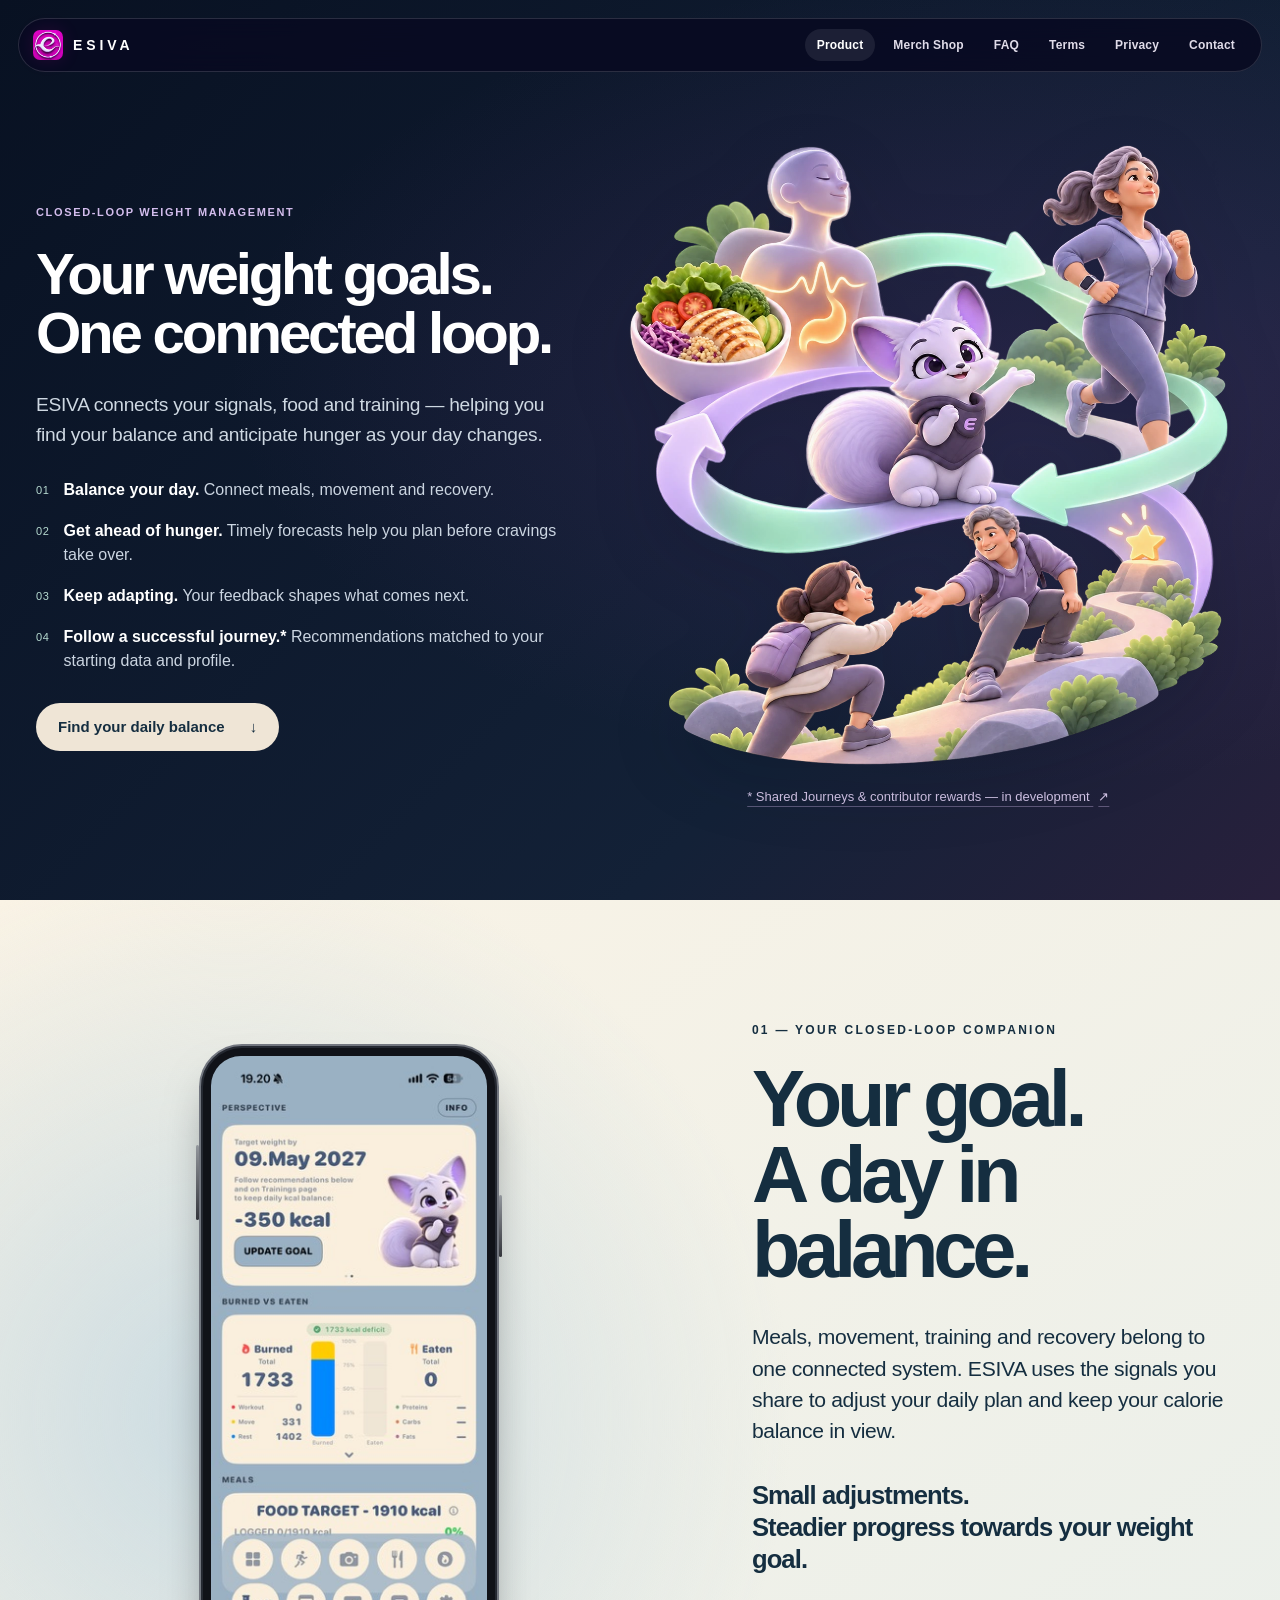
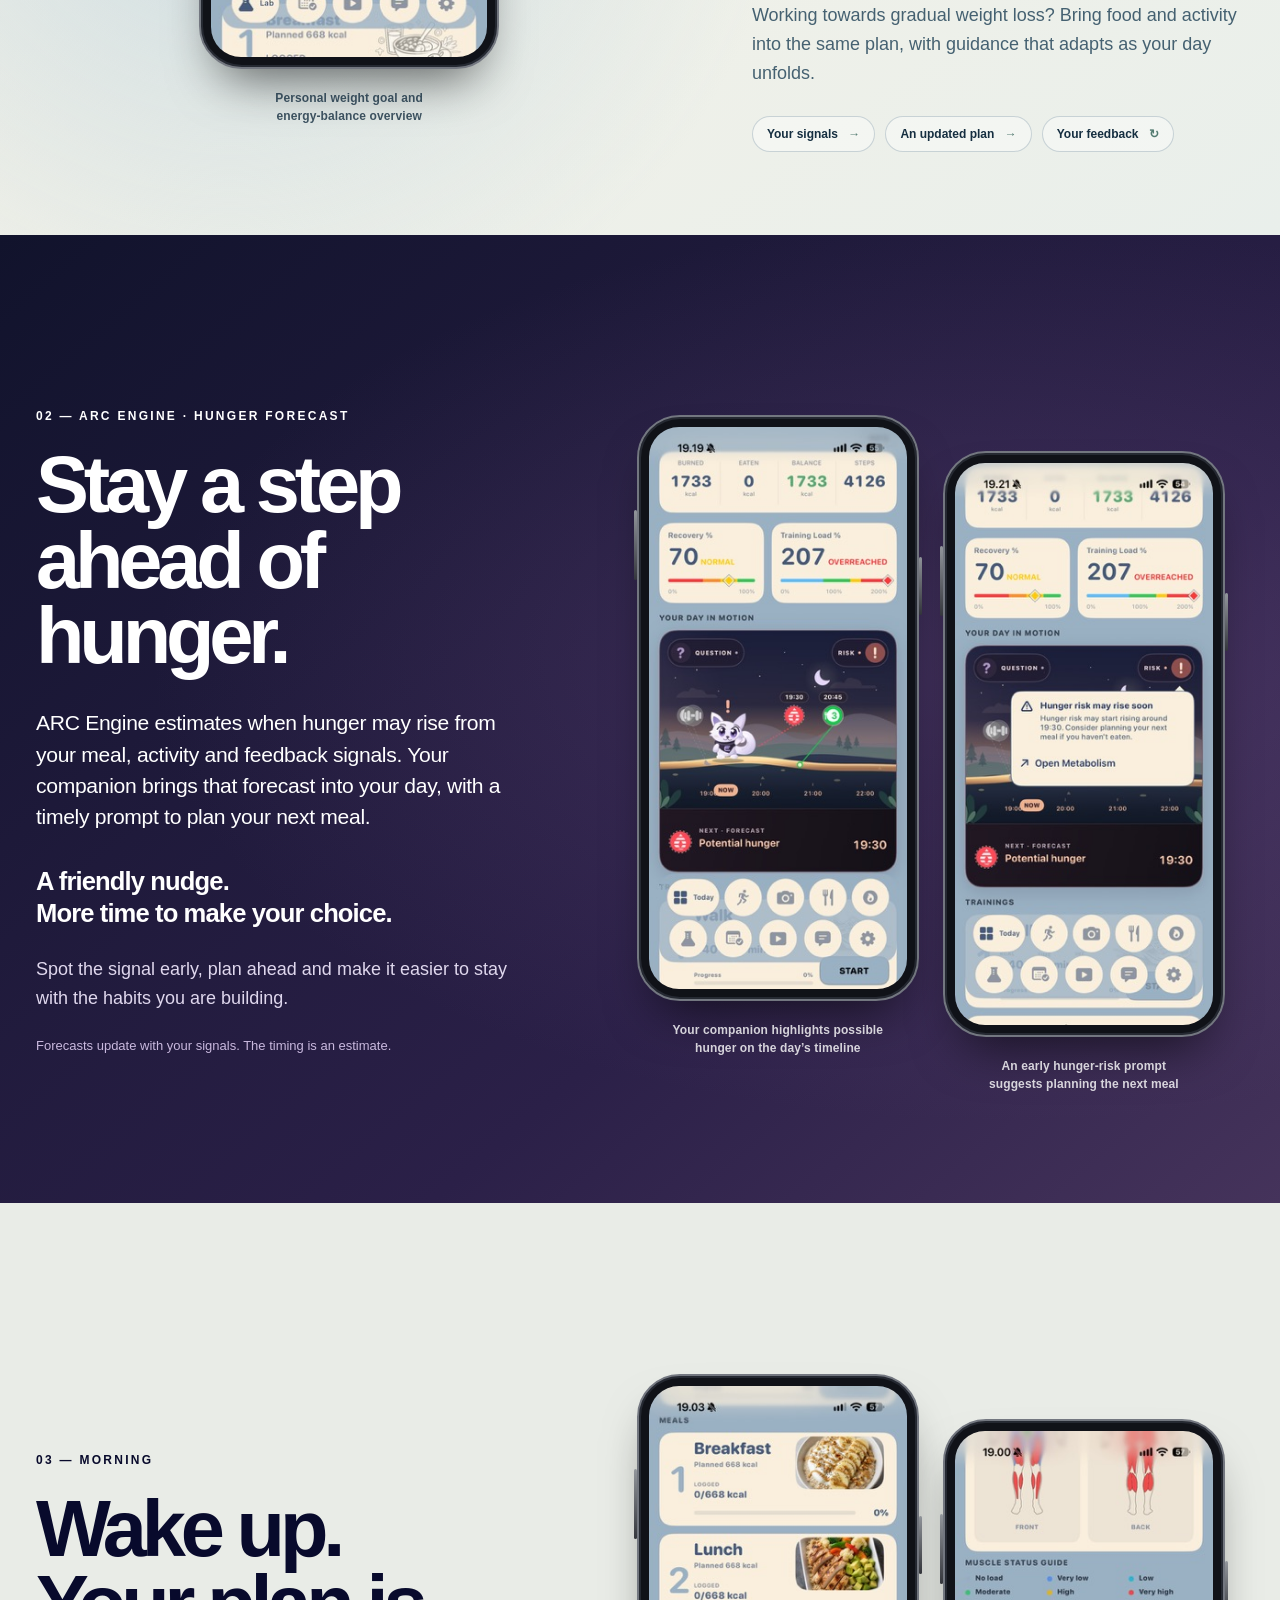
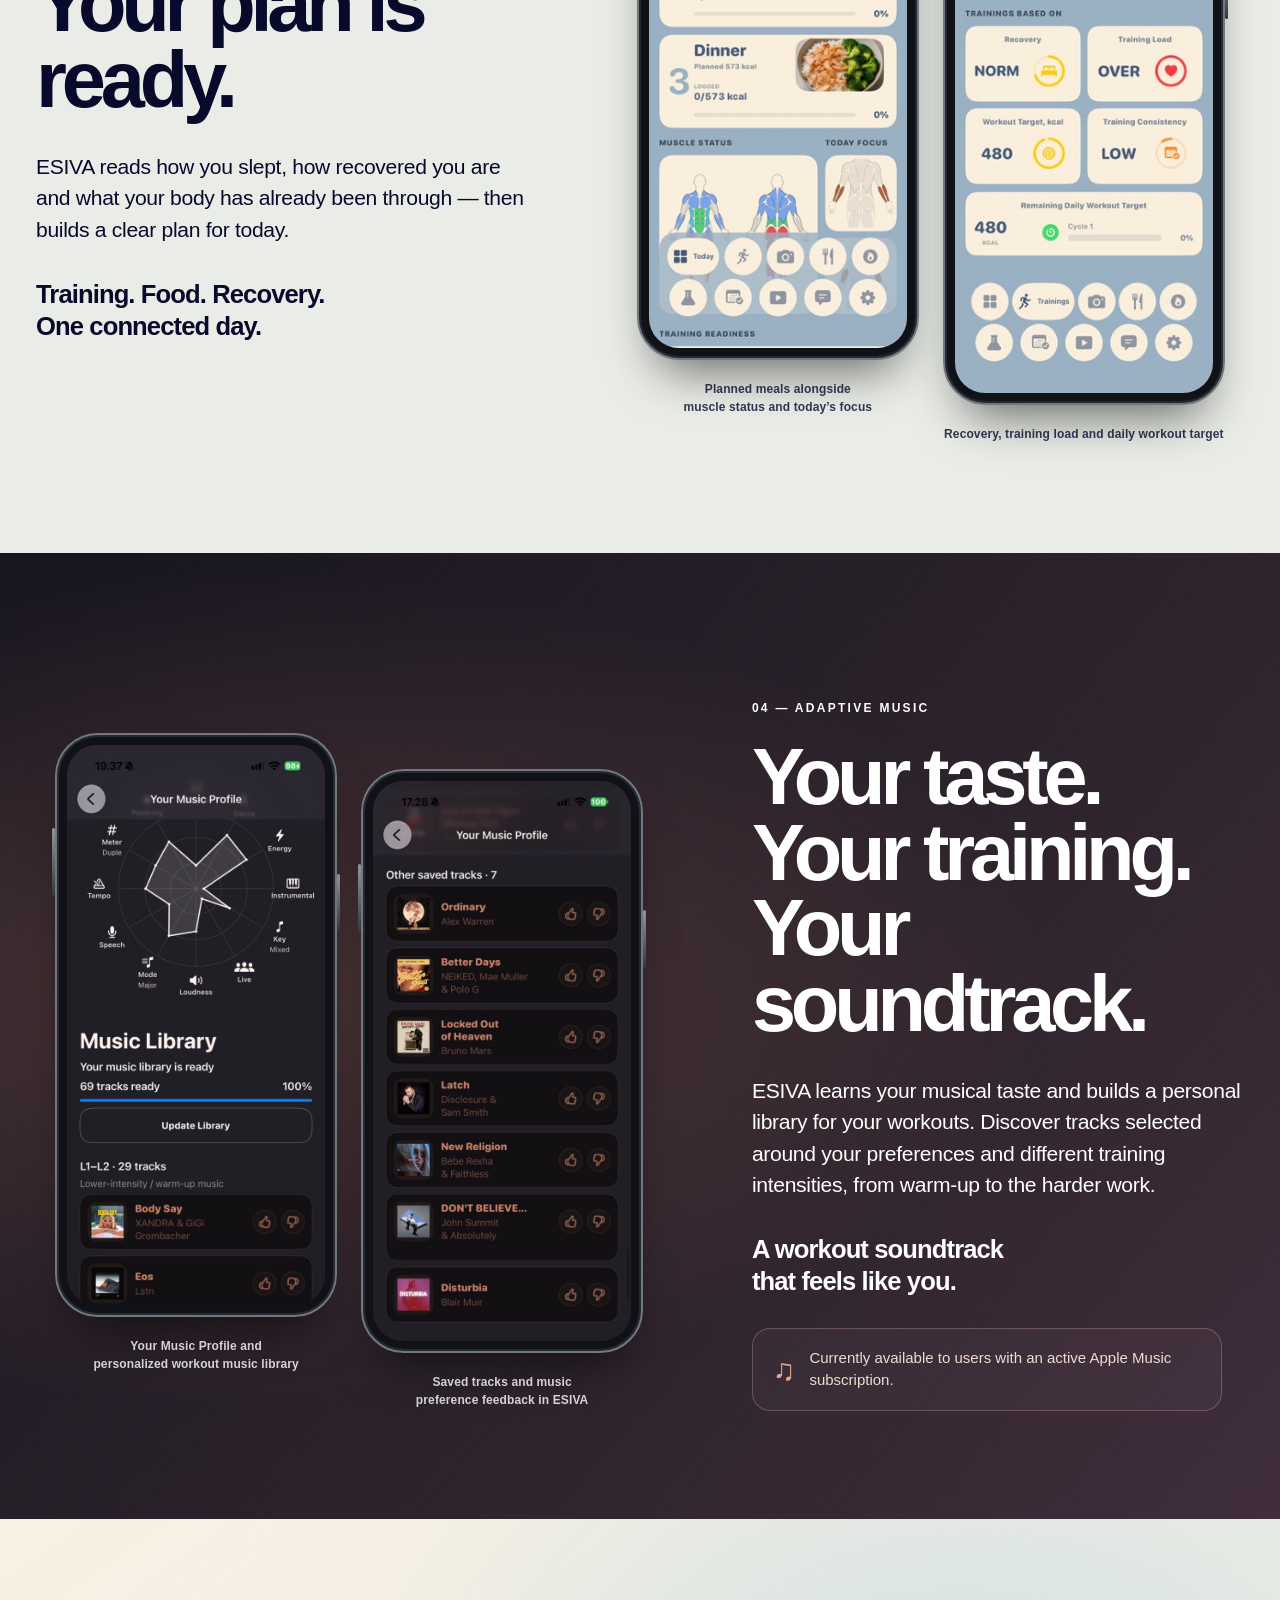
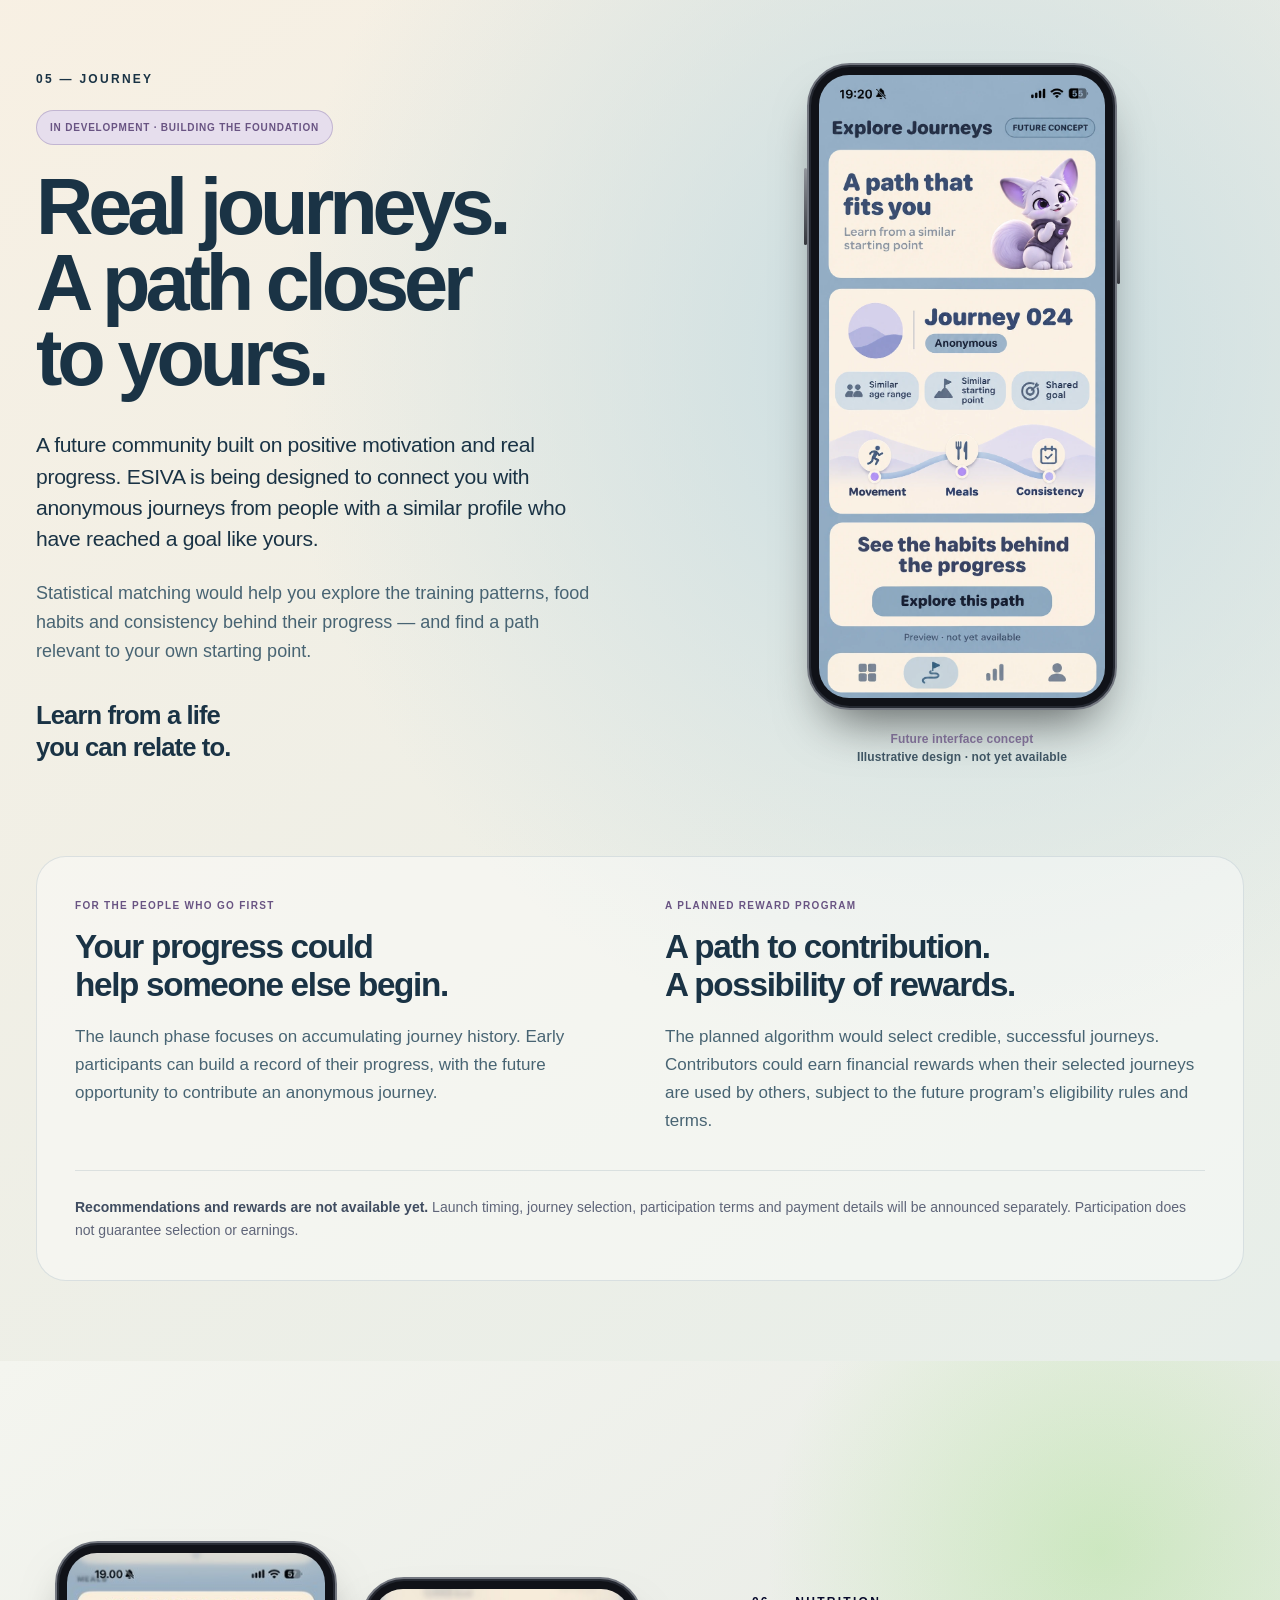
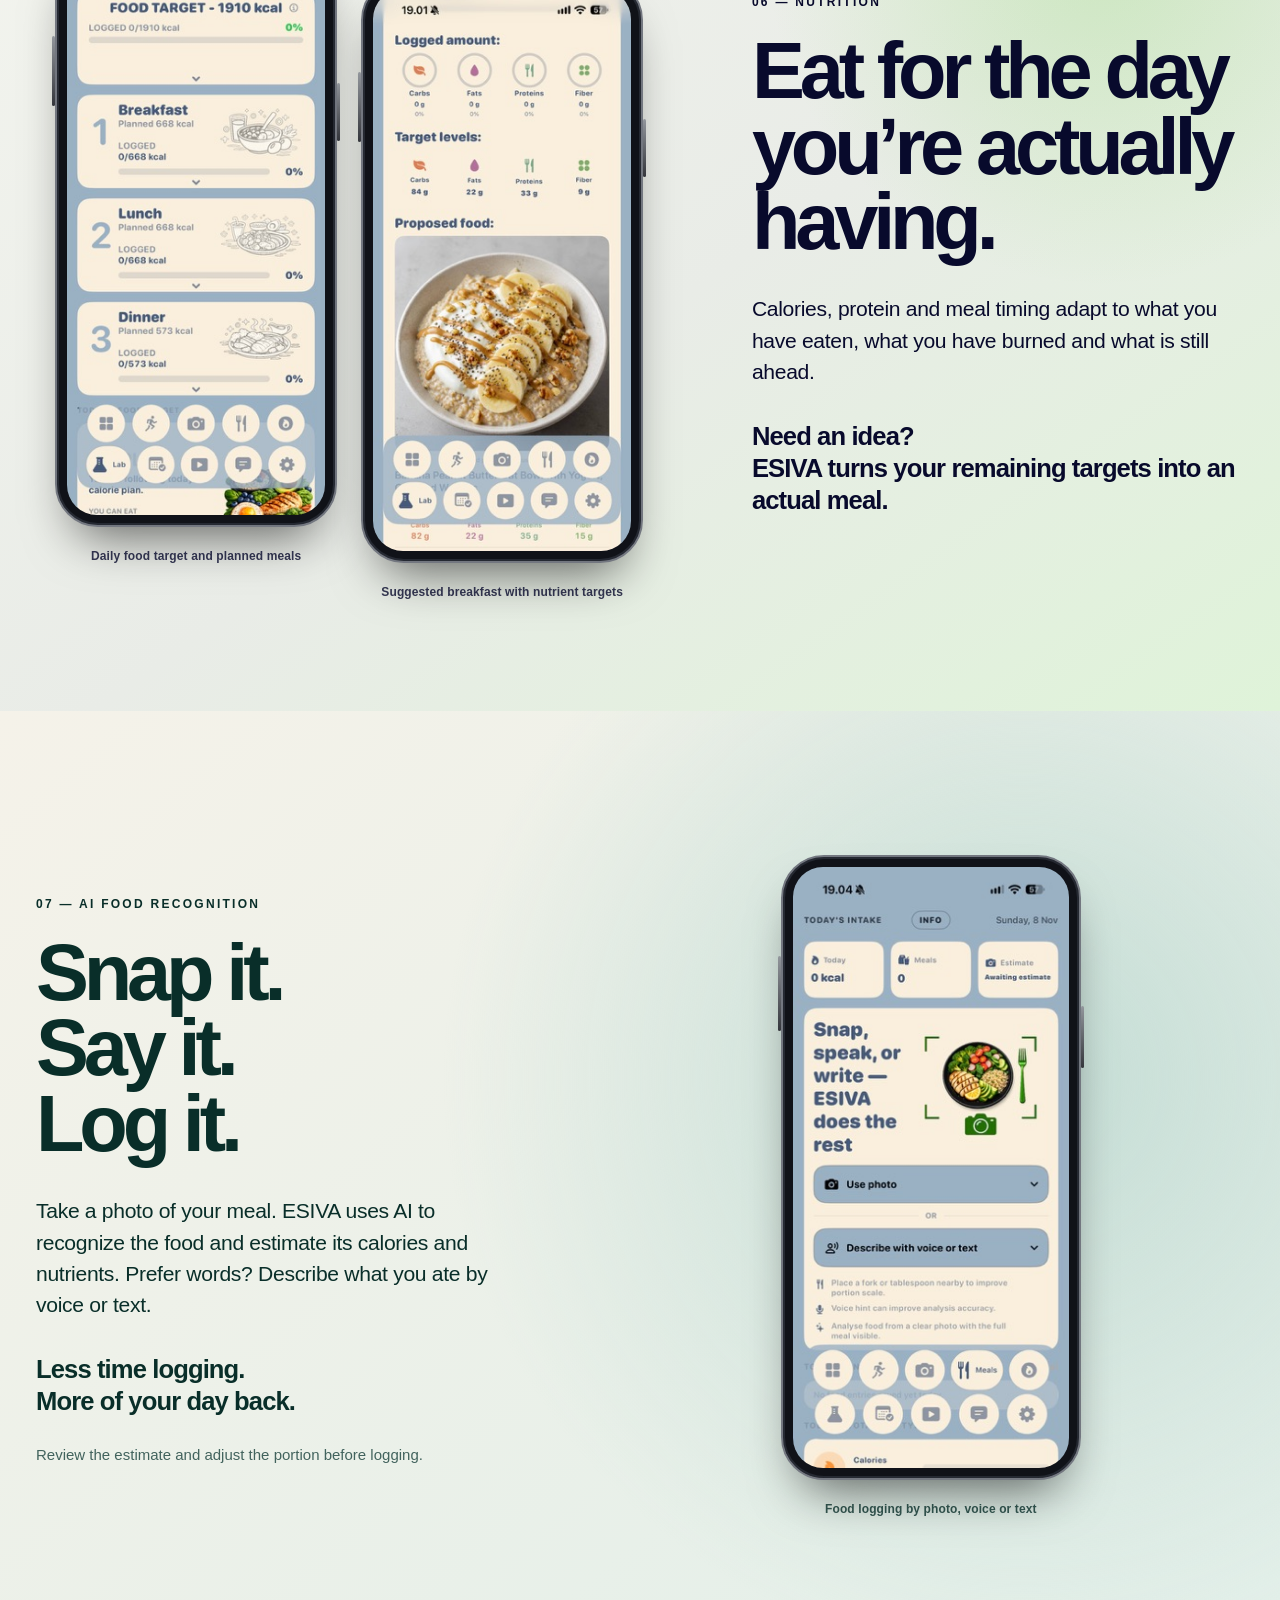
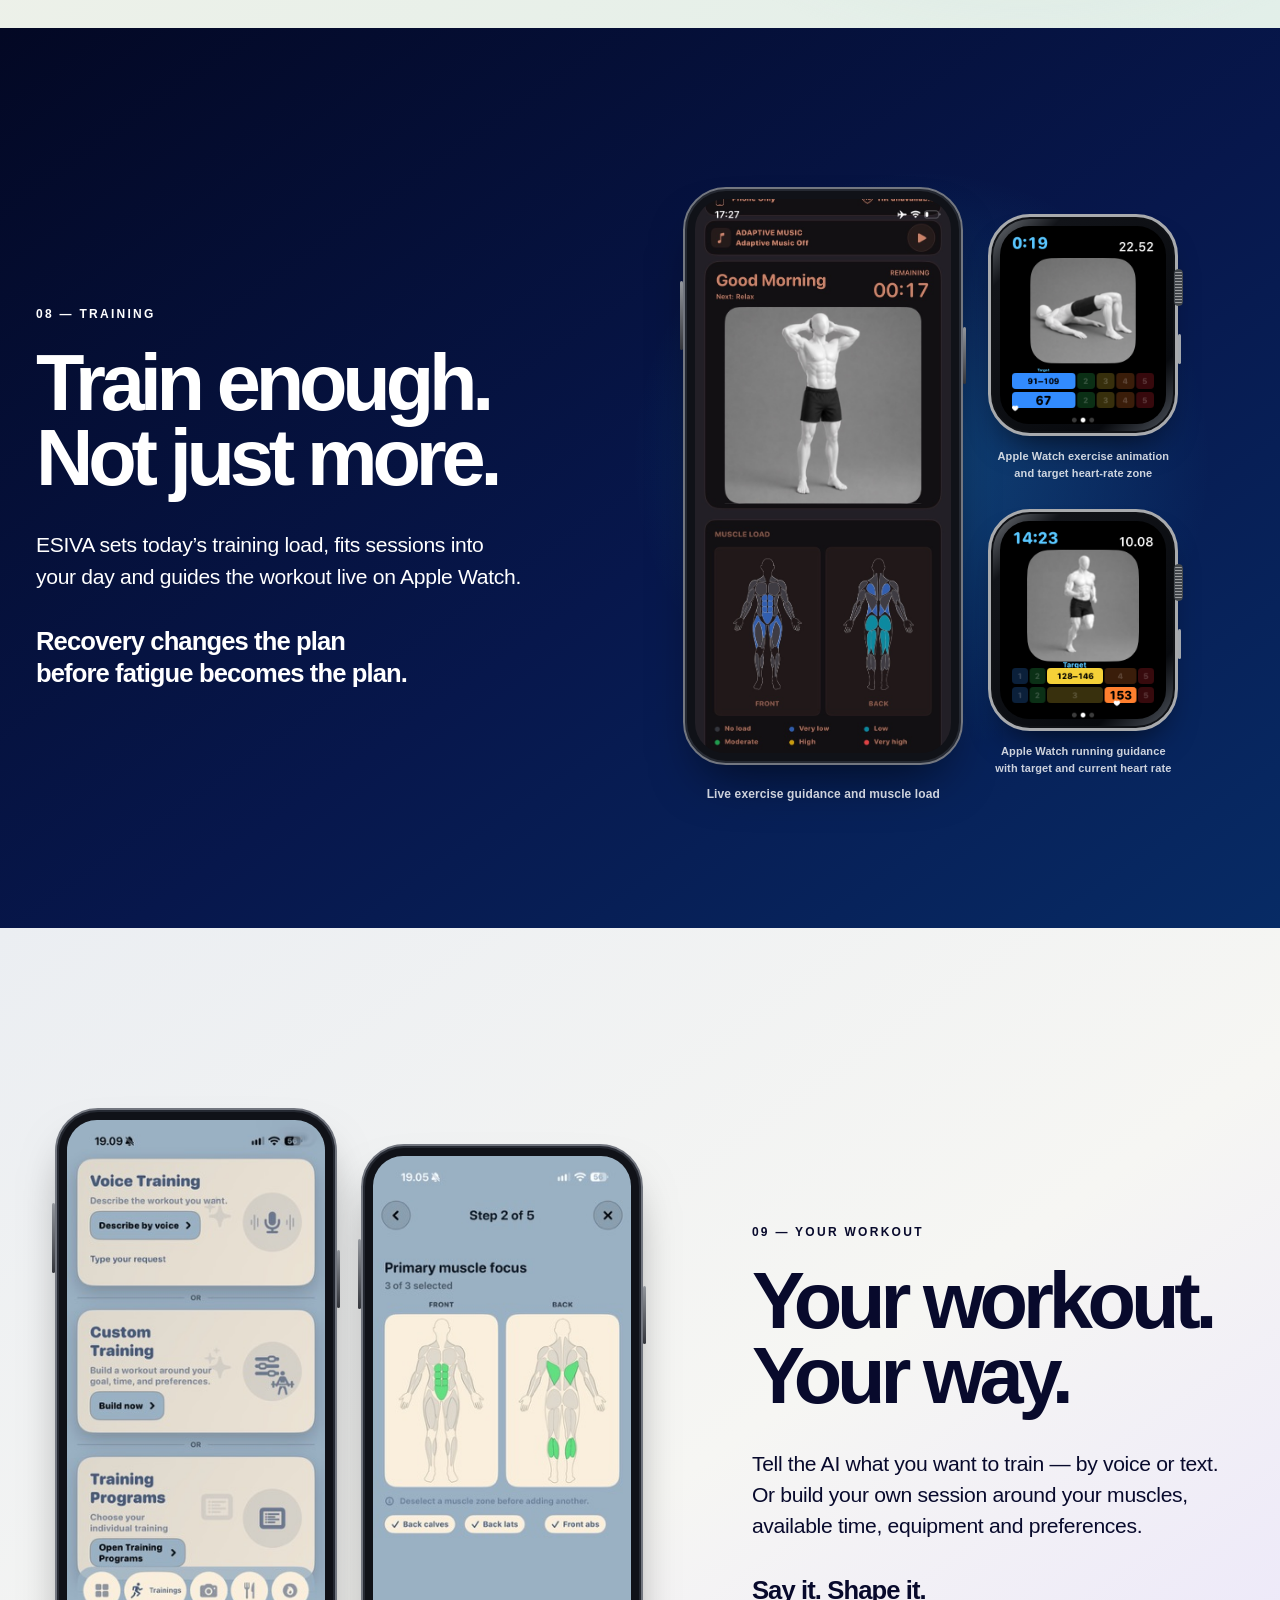
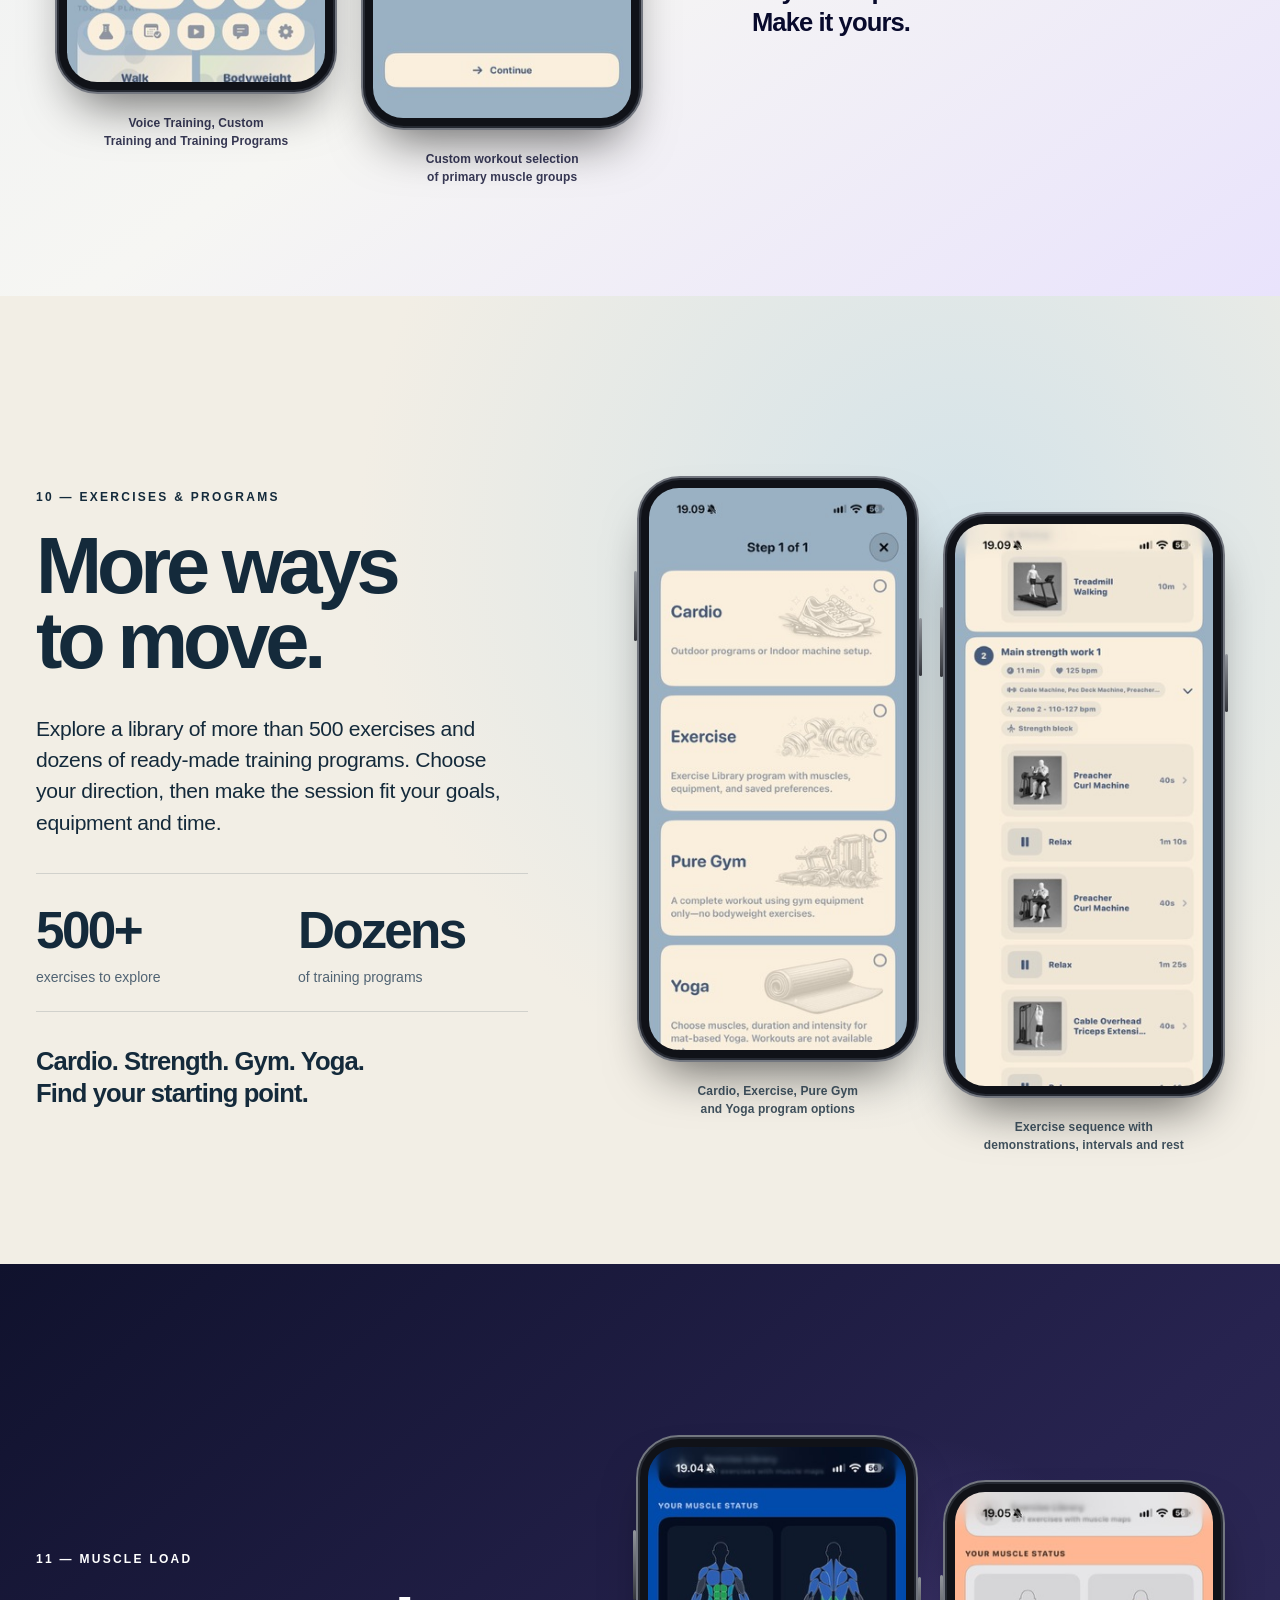
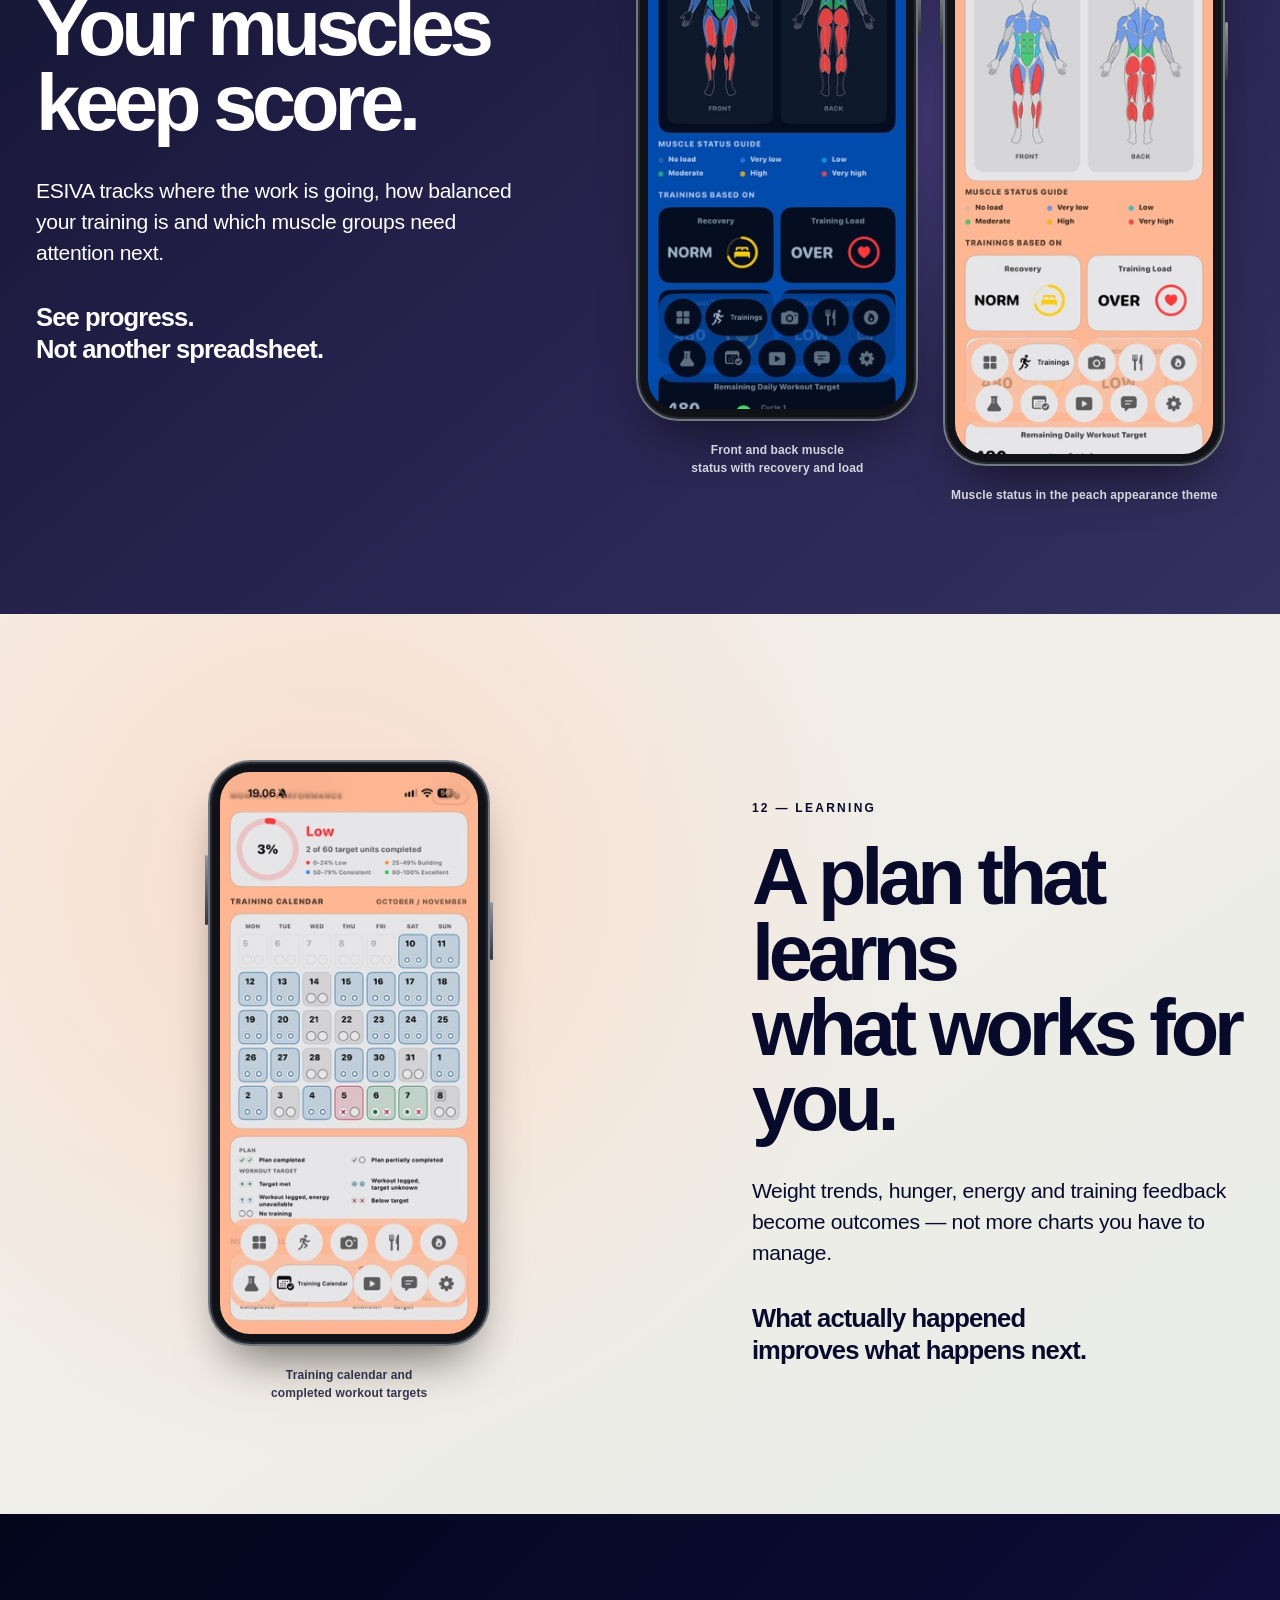
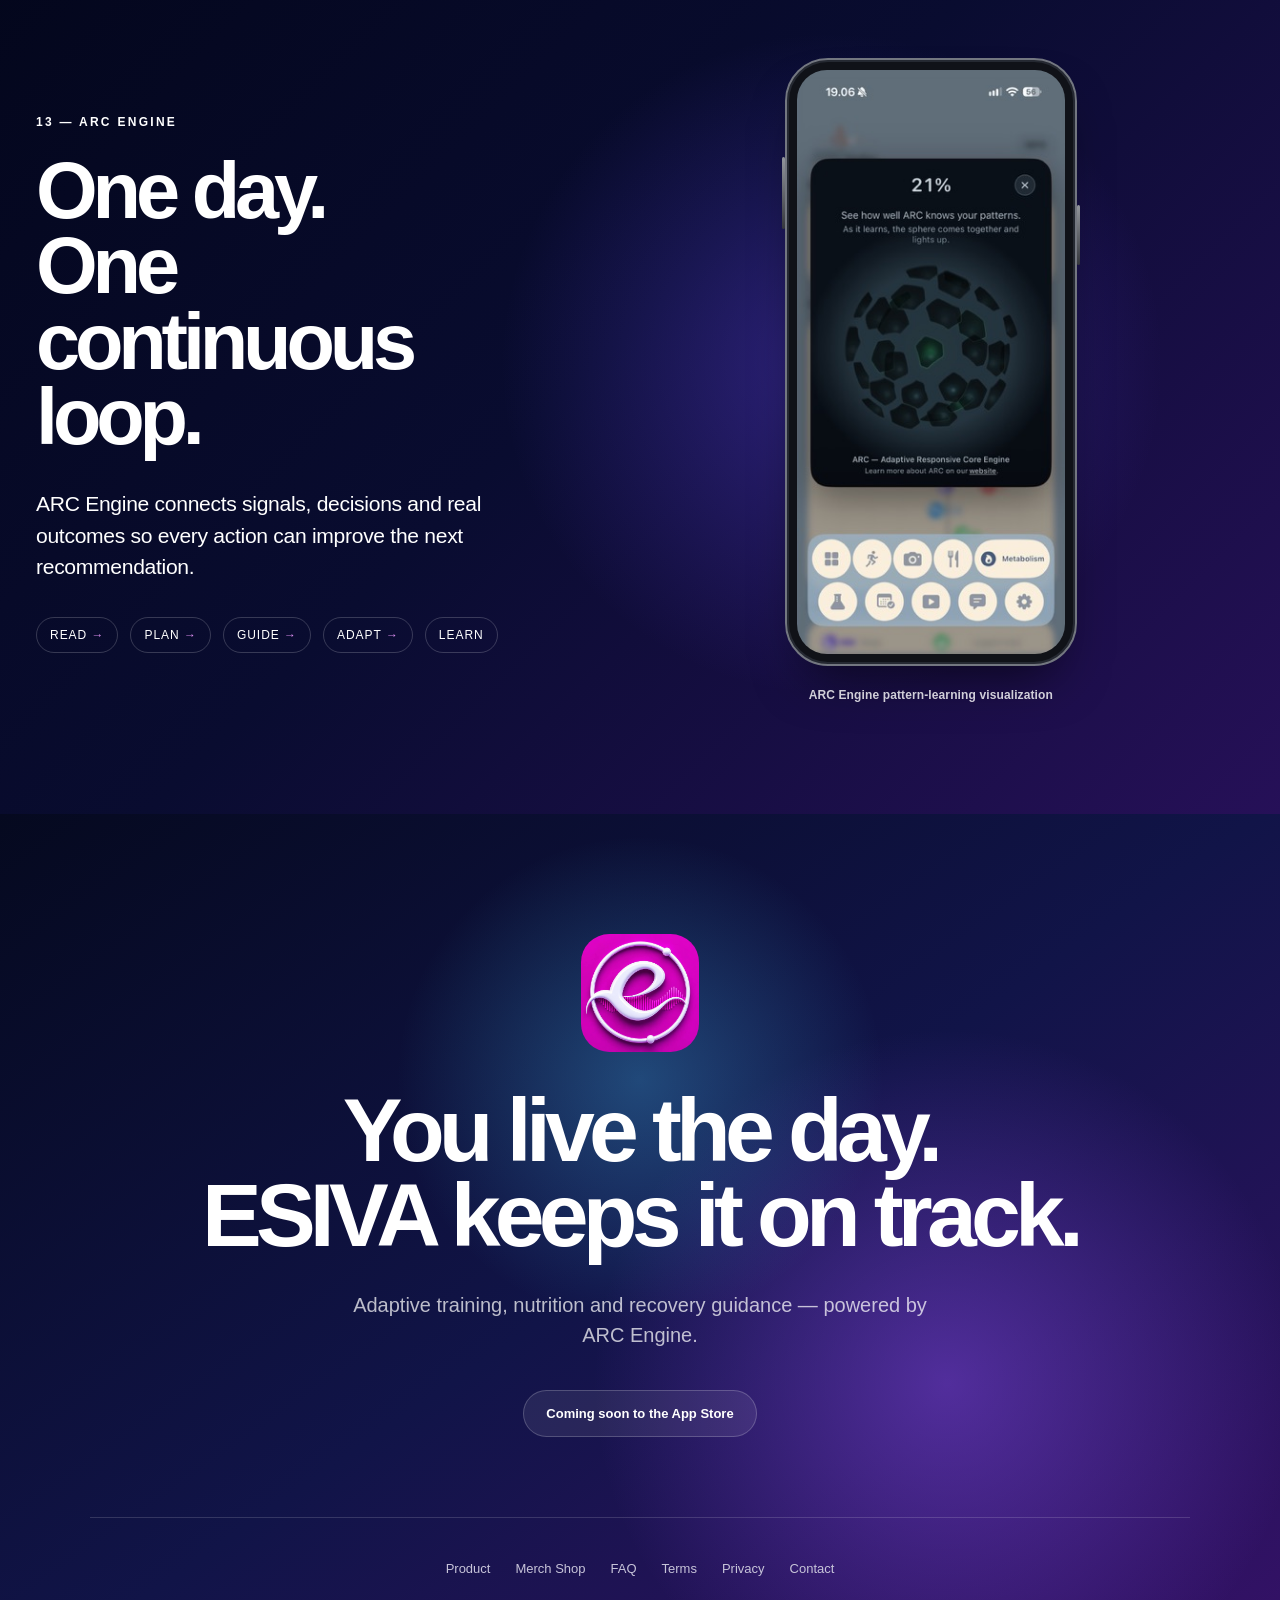
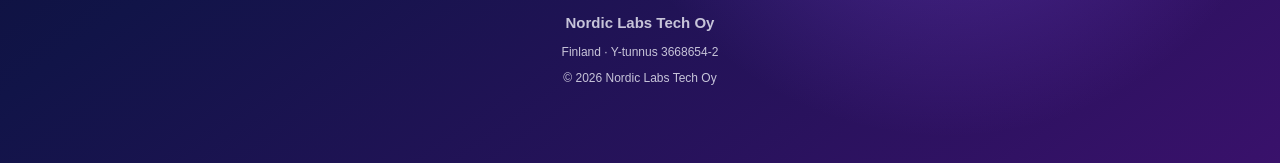
==== index.html @ 4ffae0c5 "Highlight data-matched Journeys in the ESIVA hero" ====
<!doctype html>
<html lang="en">
<head>
  <meta charset="utf-8">
  <meta name="viewport" content="width=device-width, initial-scale=1">

  <title>ESIVA — Your weight goals. One connected loop.</title>

  <meta
    name="description"
    content="ESIVA connects food, movement and recovery in a closed-loop daily plan, with calorie-balance guidance and early hunger forecasts powered by ARC Engine."
  >

  <link rel="icon" type="image/svg+xml" href="/assets/images/brand/esiva-favicon.svg?v=20261108">
  <link rel="apple-touch-icon" sizes="180x180" href="/assets/images/brand/apple-touch-icon.png">
  <link rel="stylesheet" href="/assets/css/styles.css?v=20261108-nav">
  <link rel="stylesheet" href="/assets/css/app-showcase.css?v=20261108-music-journey">
  <link rel="stylesheet" href="/assets/css/site-chrome.css?v=20261108-company">
  <link rel="stylesheet" href="/assets/css/product-overview.css?v=20261109-journey-20261108-visual-story">
</head>

<body>

<header class="site-header">
  <a class="brand" href="/?v=20261108-nav" aria-label="ESIVA home">
    <img src="/assets/images/brand/esiva-logo.jpg" alt="" width="30" height="30">
    <span>ESIVA</span>
  </a>
  <nav class="site-nav" aria-label="Main navigation">
    <a href="/?v=20261108-nav" aria-current="page">Product</a>
    <a href="/merch/?v=20261108-merch">Merch Shop</a>
    <a href="/faq/?v=20261108-nav">FAQ</a>
    <a href="/terms/?v=20261108-nav">Terms</a>
    <a href="/privacy/?v=20261108-nav">Privacy</a>
    <a href="/support/?v=20261108-nav">Contact</a>
  </nav>
</header>


<main>

<section class="hero section-dark overview-hero" id="top">
  <div class="section-inner overview-layout">
    <div class="copy hero-copy">
      <p class="overview-kicker">CLOSED-LOOP WEIGHT MANAGEMENT</p>
      <h1>Your weight goals.<br>One connected loop.</h1>
      <p class="lead">ESIVA connects your signals, food and training — helping you find your balance and anticipate hunger as your day changes.</p>
      <ul class="overview-points">
        <li><span aria-hidden="true">01</span><div><strong>Balance your day.</strong> Connect meals, movement and recovery.</div></li>
        <li><span aria-hidden="true">02</span><div><strong>Get ahead of hunger.</strong> Timely forecasts help you plan before cravings take over.</div></li>
        <li><span aria-hidden="true">03</span><div><strong>Keep adapting.</strong> Your feedback shapes what comes next.</div></li>
        <li><span aria-hidden="true">04</span><div><strong><a href="#journey" aria-describedby="journey-development-note">Follow a successful journey.*</a></strong> Recommendations matched to your starting data and profile.</div></li>
      </ul>
      <a class="text-link overview-cta" href="#balance">Find your daily balance <span aria-hidden="true">↓</span></a>
    </div>
    <figure class="hero-illustration" aria-label="The ESIVA experience, illustrated">
      <img class="hero-illustration-image" src="/assets/images/concepts/esiva-living-loop.webp" width="1254" height="1254" alt="Food and body signals, a runner and the ESIVA fox connected by a flowing feedback loop. Below, an experienced participant helps a beginner along a shared path, illustrating the planned Journey feature." loading="eager" decoding="async" fetchpriority="high">
      <figcaption id="journey-development-note"><a href="#journey">* Shared Journeys &amp; contributor rewards — in development <span aria-hidden="true">↗</span></a></figcaption>
    </figure>
  </div>
</section>


<section class="story section-balance" id="balance">
  <div class="section-inner story-layout reverse">
    <div class="copy">
      <div class="eyebrow">01 — YOUR CLOSED-LOOP COMPANION</div>
      <h2>Your goal.<br>A day in balance.</h2>
      <p class="lead">Meals, movement, training and recovery belong to one connected system. ESIVA uses the signals you share to adjust your daily plan and keep your calorie balance in view.</p>
      <p class="punch">Small adjustments.<br>Steadier progress towards your weight goal.</p>
      <p class="balance-detail">Working towards gradual weight loss? Bring food and activity into the same plan, with guidance that adapts as your day unfolds.</p>
      <ol class="balance-loop" aria-label="The ESIVA feedback loop"><li>Your signals</li><li>An updated plan</li><li>Your feedback</li></ol>
    </div>
    <div class="visual app-gallery" role="region" aria-label="Personal goal and calorie balance" tabindex="0"><figure class="app-device phone-frame"><div class="device-body"><img src="/assets/images/app/weight-perspective.jpeg" alt="Personal weight goal and energy-balance overview" width="281" height="612" loading="lazy" decoding="async"></div><figcaption>Personal weight goal and energy-balance overview</figcaption></figure></div>
  </div>
</section>

<section class="story section-hunger" id="hunger-forecast">
  <div class="section-inner story-layout">
    <div class="copy">
      <div class="eyebrow">02 — ARC ENGINE · HUNGER FORECAST</div>
      <h2>Stay a step<br>ahead of hunger.</h2>
      <p class="lead">ARC Engine estimates when hunger may rise from your meal, activity and feedback signals. Your companion brings that forecast into your day, with a timely prompt to plan your next meal.</p>
      <p class="punch">A friendly nudge.<br>More time to make your choice.</p>
      <p class="hunger-detail">Spot the signal early, plan ahead and make it easier to stay with the habits you are building.</p>
      <p class="forecast-note">Forecasts update with your signals. The timing is an estimate.</p>
    </div>
    <div class="visual app-gallery" role="region" aria-label="Hunger forecast and companion guidance" tabindex="0"><figure class="app-device phone-frame"><div class="device-body"><img src="/assets/images/app/hunger-forecast.jpeg" alt="Your companion highlights possible hunger on the day’s timeline" width="281" height="612" loading="lazy" decoding="async"></div><figcaption>Your companion highlights possible hunger on the day’s timeline</figcaption></figure><figure class="app-device phone-frame"><div class="device-body"><img src="/assets/images/app/hunger-prompt.jpeg" alt="An early hunger-risk prompt suggests planning the next meal" width="281" height="612" loading="lazy" decoding="async"></div><figcaption>An early hunger-risk prompt suggests planning the next meal</figcaption></figure></div>
  </div>
</section>

<section class="story section-light" id="morning">
  <div class="section-inner story-layout">

    <div class="copy">
      <div class="eyebrow">03 — MORNING</div>

      <h2>
        Wake up.<br>
        Your plan is ready.
      </h2>

      <p class="lead">
        ESIVA reads how you slept, how recovered you are and what your body
        has already been through — then builds a clear plan for today.
      </p>

      <p class="punch">
        Training. Food. Recovery.<br>
        One connected day.
      </p>
    </div>

    <div class="visual app-gallery" role="region" aria-label="ESIVA light screenshots" tabindex="0"><figure class="app-device phone-frame"><div class="device-body"><img src="/assets/images/app/connected-day.jpeg" alt="Planned meals alongside muscle status and today’s focus" width="281" height="612" loading="lazy" decoding="async"></div><figcaption>Planned meals alongside muscle status and today’s focus</figcaption></figure><figure class="app-device phone-frame"><div class="device-body"><img src="/assets/images/app/readiness.jpeg" alt="Recovery, training load and daily workout target" width="281" height="612" loading="lazy" decoding="async"></div><figcaption>Recovery, training load and daily workout target</figcaption></figure></div>

  </div>
</section>


<section class="story section-music" id="music">
  <div class="section-inner story-layout reverse">
    <div class="copy">
      <div class="eyebrow">04 — ADAPTIVE MUSIC</div>
      <h2>Your taste.<br>Your training.<br>Your soundtrack.</h2>
      <p class="lead">ESIVA learns your musical taste and builds a personal library for your workouts. Discover tracks selected around your preferences and different training intensities, from warm-up to the harder work.</p>
      <p class="punch">A workout soundtrack<br>that feels like you.</p>
      <p class="music-access"><span aria-hidden="true">♫</span> Currently available to users with an active Apple Music subscription.</p>
    </div>
    <div class="visual app-gallery" role="region" aria-label="Adaptive music profile and library" tabindex="0"><figure class="app-device phone-frame"><div class="device-body"><img src="/assets/images/app/music-profile.jpeg" alt="Your Music Profile and personalized workout music library" width="602" height="1308" loading="lazy" decoding="async"></div><figcaption>Your Music Profile and personalized workout music library</figcaption></figure><figure class="app-device phone-frame"><div class="device-body"><img src="/assets/images/app/music-library.jpeg" alt="Saved tracks and music preference feedback in ESIVA" width="602" height="1308" loading="lazy" decoding="async"></div><figcaption>Saved tracks and music preference feedback in ESIVA</figcaption></figure></div>
  </div>
</section>


<section class="story section-journey" id="journey">
  <div class="section-inner journey-layout">
    <div class="copy">
      <div class="eyebrow">05 — JOURNEY</div>
      <span class="future-badge">IN DEVELOPMENT · BUILDING THE FOUNDATION</span>
      <h2>Real journeys.<br>A path closer<br>to yours.</h2>
      <p class="lead">A future community built on positive motivation and real progress. ESIVA is being designed to connect you with anonymous journeys from people with a similar profile who have reached a goal like yours.</p>
      <p class="journey-detail">Statistical matching would help you explore the training patterns, food habits and consistency behind their progress — and find a path relevant to your own starting point.</p>
      <p class="punch">Learn from a life<br>you can relate to.</p>
    </div>
    <div class="visual app-gallery journey-concept" role="region" aria-label="Future Journey interface concept" tabindex="0">
      <figure class="app-device phone-frame"><div class="device-body"><img src="/assets/images/concepts/journey-explore.webp" alt="Future Journey interface concept: anonymous profile matching, movement, meals and consistency. This feature is not yet available." width="850" height="1851" loading="lazy" decoding="async"></div><figcaption><strong>Future interface concept</strong><br>Illustrative design · not yet available</figcaption></figure>
    </div>
    <div class="journey-future">
      <div>
        <span class="journey-kicker">FOR THE PEOPLE WHO GO FIRST</span>
        <h3>Your progress could<br>help someone else begin.</h3>
        <p>The launch phase focuses on accumulating journey history. Early participants can build a record of their progress, with the future opportunity to contribute an anonymous journey.</p>
      </div>
      <div>
        <span class="journey-kicker">A PLANNED REWARD PROGRAM</span>
        <h3>A path to contribution.<br>A possibility of rewards.</h3>
        <p>The planned algorithm would select credible, successful journeys. Contributors could earn financial rewards when their selected journeys are used by others, subject to the future program’s eligibility rules and terms.</p>
      </div>
      <p class="journey-availability"><strong>Recommendations and rewards are not available yet.</strong> Launch timing, journey selection, participation terms and payment details will be announced separately. Participation does not guarantee selection or earnings.</p>
    </div>
  </div>
</section>


<section class="story section-food" id="nutrition">
  <div class="section-inner story-layout reverse">

    <div class="copy">
      <div class="eyebrow">06 — NUTRITION</div>

      <h2>
        Eat for the day<br>
        you’re actually having.
      </h2>

      <p class="lead">
        Calories, protein and meal timing adapt to what you have eaten,
        what you have burned and what is still ahead.
      </p>

      <p class="punch">
        Need an idea?<br>
        ESIVA turns your remaining targets into an actual meal.
      </p>
    </div>

    <div class="visual app-gallery" role="region" aria-label="ESIVA food screenshots" tabindex="0"><figure class="app-device phone-frame"><div class="device-body"><img src="/assets/images/app/meal-targets.jpeg" alt="Daily food target and planned meals" width="281" height="612" loading="lazy" decoding="async"></div><figcaption>Daily food target and planned meals</figcaption></figure><figure class="app-device phone-frame"><div class="device-body"><img src="/assets/images/app/meal-suggestion.jpeg" alt="Suggested breakfast with nutrient targets" width="281" height="612" loading="lazy" decoding="async"></div><figcaption>Suggested breakfast with nutrient targets</figcaption></figure></div>

  </div>
</section>


<section class="story section-food-ai" id="food-recognition"><div class="section-inner story-layout"><div class="copy"><div class="eyebrow">07 — AI FOOD RECOGNITION</div><h2>Snap it.<br>Say it.<br>Log it.</h2><p class="lead">Take a photo of your meal. ESIVA uses AI to recognize the food and estimate its calories and nutrients. Prefer words? Describe what you ate by voice or text.</p><p class="punch">Less time logging.<br>More of your day back.</p><p class="feature-note">Review the estimate and adjust the portion before logging.</p></div><div class="visual app-gallery" role="region" aria-label="AI food recognition in ESIVA" tabindex="0"><figure class="app-device phone-frame"><div class="device-body"><img src="/assets/images/app/food-recognition.jpeg" alt="Food logging by photo, voice or text" width="281" height="612" loading="lazy" decoding="async"></div><figcaption>Food logging by photo, voice or text</figcaption></figure></div></div></section>

<section class="story section-training" id="training">
  <div class="section-inner story-layout">

    <div class="copy">
      <div class="eyebrow">08 — TRAINING</div>

      <h2>
        Train enough.<br>
        Not just more.
      </h2>

      <p class="lead">
        ESIVA sets today’s training load, fits sessions into your day
        and guides the workout live on Apple Watch.
      </p>

      <p class="punch">
        Recovery changes the plan<br>
        before fatigue becomes the plan.
      </p>
    </div>

    <div class="visual app-gallery workout-devices"><figure class="app-device phone-frame"><div class="device-body"><img src="/assets/images/app/live-workout.jpeg" alt="Live exercise guidance and muscle load" width="603" height="1304" loading="lazy" decoding="async"></div><figcaption>Live exercise guidance and muscle load</figcaption></figure><div class="watch-pair"><figure class="app-device watch-frame"><div class="device-body"><img src="/assets/images/app/watch-floor.png" alt="Apple Watch exercise animation and target heart-rate zone" width="416" height="496" loading="lazy" decoding="async"></div><figcaption>Apple Watch exercise animation and target heart-rate zone</figcaption></figure><figure class="app-device watch-frame"><div class="device-body"><img src="/assets/images/app/watch-running.png" alt="Apple Watch running guidance with target and current heart rate" width="416" height="496" loading="lazy" decoding="async"></div><figcaption>Apple Watch running guidance with target and current heart rate</figcaption></figure></div></div>

  </div>
</section>


<section class="story section-custom" id="custom-workouts">
  <div class="section-inner story-layout reverse">

    <div class="copy">
      <div class="eyebrow">09 — YOUR WORKOUT</div>

      <h2>Your workout.<br>Your way.</h2>

      <p class="lead">Tell the AI what you want to train — by voice or text. Or build your own session around your muscles, available time, equipment and preferences.</p>

      <p class="punch">Say it. Shape it.<br>Make it yours.</p>
    </div>

    <div class="visual app-gallery" role="region" aria-label="ESIVA custom screenshots" tabindex="0"><figure class="app-device phone-frame"><div class="device-body"><img src="/assets/images/app/training-options.jpeg" alt="Voice Training, Custom Training and Training Programs" width="281" height="612" loading="lazy" decoding="async"></div><figcaption>Voice Training, Custom Training and Training Programs</figcaption></figure><figure class="app-device phone-frame"><div class="device-body"><img src="/assets/images/app/muscle-selection.jpeg" alt="Custom workout selection of primary muscle groups" width="281" height="612" loading="lazy" decoding="async"></div><figcaption>Custom workout selection of primary muscle groups</figcaption></figure></div>

  </div>
</section>


<section class="story section-programs" id="programs"><div class="section-inner story-layout"><div class="copy"><div class="eyebrow">10 — EXERCISES &amp; PROGRAMS</div><h2>More ways<br>to move.</h2><p class="lead">Explore a library of more than 500 exercises and dozens of ready-made training programs. Choose your direction, then make the session fit your goals, equipment and time.</p><div class="feature-stats"><div><strong>500+</strong><span>exercises to explore</span></div><div><strong>Dozens</strong><span>of training programs</span></div></div><p class="punch">Cardio. Strength. Gym. Yoga.<br>Find your starting point.</p></div><div class="visual app-gallery" role="region" aria-label="Training programs and exercise library" tabindex="0"><figure class="app-device phone-frame"><div class="device-body"><img src="/assets/images/app/program-types.jpeg" alt="Cardio, Exercise, Pure Gym and Yoga program options" width="281" height="612" loading="lazy" decoding="async"></div><figcaption>Cardio, Exercise, Pure Gym and Yoga program options</figcaption></figure><figure class="app-device phone-frame"><div class="device-body"><img src="/assets/images/app/exercise-session.jpeg" alt="Exercise sequence with demonstrations, intervals and rest" width="281" height="612" loading="lazy" decoding="async"></div><figcaption>Exercise sequence with demonstrations, intervals and rest</figcaption></figure></div></div></section>

<section class="story section-muscles" id="muscles">
  <div class="section-inner story-layout">

    <div class="copy">
      <div class="eyebrow">11 — MUSCLE LOAD</div>

      <h2>
        Your muscles<br>
        keep score.
      </h2>

      <p class="lead">
        ESIVA tracks where the work is going, how balanced your training is
        and which muscle groups need attention next.
      </p>

      <p class="punch">
        See progress.<br>
        Not another spreadsheet.
      </p>
    </div>

    <div class="visual app-gallery" role="region" aria-label="ESIVA muscles screenshots" tabindex="0"><figure class="app-device phone-frame"><div class="device-body"><img src="/assets/images/app/muscle-map-blue.jpeg" alt="Front and back muscle status with recovery and load" width="281" height="612" loading="lazy" decoding="async"></div><figcaption>Front and back muscle status with recovery and load</figcaption></figure><figure class="app-device phone-frame"><div class="device-body"><img src="/assets/images/app/muscle-map-peach.jpeg" alt="Muscle status in the peach appearance theme" width="281" height="612" loading="lazy" decoding="async"></div><figcaption>Muscle status in the peach appearance theme</figcaption></figure></div>

  </div>
</section>


<section class="story section-learning" id="learning">
  <div class="section-inner story-layout reverse">

    <div class="copy">
      <div class="eyebrow">12 — LEARNING</div>

      <h2>
        A plan that learns<br>
        what works for you.
      </h2>

      <p class="lead">
        Weight trends, hunger, energy and training feedback become outcomes —
        not more charts you have to manage.
      </p>

      <p class="punch">
        What actually happened<br>
        improves what happens next.
      </p>
    </div>

    <div class="visual app-gallery" role="region" aria-label="ESIVA learning screenshots" tabindex="0"><figure class="app-device phone-frame"><div class="device-body"><img src="/assets/images/app/training-calendar.jpeg" alt="Training calendar and completed workout targets" width="281" height="612" loading="lazy" decoding="async"></div><figcaption>Training calendar and completed workout targets</figcaption></figure></div>

  </div>
</section>


<section class="story section-arc" id="arc">
  <div class="section-inner story-layout">

    <div class="copy arc-copy">
      <div class="eyebrow">13 — ARC ENGINE</div>

      <h2>
        One day.<br>
        One continuous loop.
      </h2>

      <p class="lead">
        ARC Engine connects signals, decisions and real outcomes
        so every action can improve the next recommendation.
      </p><ol class="arc-steps" aria-label="ARC adaptive cycle"><li>Read</li><li>Plan</li><li>Guide</li><li>Adapt</li><li>Learn</li></ol>
    </div>

<div class="visual app-gallery" role="region" aria-label="ARC Engine in the app" tabindex="0"><figure class="app-device phone-frame"><div class="device-body"><img src="/assets/images/app/arc-progress.jpeg" alt="ARC Engine pattern-learning visualization" width="281" height="612" loading="lazy" decoding="async"></div><figcaption>ARC Engine pattern-learning visualization</figcaption></figure></div>
  </div>
</section>


<section class="final-cta">
  <div class="final-inner">

    <img
      class="final-logo"
      src="/assets/images/brand/esiva-logo.jpg"
      alt=""
    >

    <h2>
      You live the day.<br>
      ESIVA keeps it on track.
    </h2>

    <p>
      Adaptive training, nutrition and recovery guidance —
      powered by ARC Engine.
    </p>

    <div class="coming-soon">
      Coming soon to the App Store
    </div>

    <footer class="site-footer">
  <nav aria-label="Footer navigation">
    <a href="/?v=20261108-nav" aria-current="page">Product</a>
    <a href="/merch/?v=20261108-merch">Merch Shop</a>
    <a href="/faq/?v=20261108-nav">FAQ</a>
    <a href="/terms/?v=20261108-nav">Terms</a>
    <a href="/privacy/?v=20261108-nav">Privacy</a>
    <a href="/support/?v=20261108-nav">Contact</a>
  </nav>
  <p class="company-details"><strong><a href="https://nordiclabs.tech">Nordic Labs Tech Oy</a></strong><span>Finland · Y-tunnus 3668654-2</span><span>© 2026 Nordic Labs Tech Oy</span></p>
</footer>

  </div>
</section>

</main>

</body>
</html>
---- assets/css/styles.css ----
:root {
  --navy: #060b28;
  --navy-2: #10144b;
  --blue: #168cff;
  --cyan: #39d7ff;
  --violet: #8255f6;
  --violet-2: #a084f5;
  --green: #7ed957;
  --off-white: #e9ece7;
  --grey: #c7ccd1;
  --dark-grey: #6d737a;
  --ink: #080a2c;
  --white: #ffffff;

  --max: 1440px;
}

* {
  box-sizing: border-box;
}

html {
  scroll-behavior: smooth;
}

body {
  margin: 0;
  font-family:
    "Avenir Next",
    Avenir,
    -apple-system,
    BlinkMacSystemFont,
    "Segoe UI",
    sans-serif;
  color: var(--ink);
  background: var(--navy);
  -webkit-font-smoothing: antialiased;
}

a {
  color: inherit;
}

.site-header {
  position: fixed;
  z-index: 100;
  top: 18px;
  left: 50%;
  width: min(calc(100% - 36px), 1400px);
  transform: translateX(-50%);

  display: flex;
  align-items: center;
  justify-content: space-between;

  padding: 10px 14px;

  color: white;

  border: 1px solid rgba(255,255,255,.14);
  border-radius: 999px;

  background: rgba(5,8,30,.52);

  backdrop-filter: blur(22px);
  -webkit-backdrop-filter: blur(22px);
}

.brand {
  display: inline-flex;
  align-items: center;
  gap: 10px;

  color: white;
  text-decoration: none;

  font-size: 14px;
  font-weight: 650;
  letter-spacing: .28em;
}

.brand img {
  width: 30px;
  height: 30px;
  object-fit: contain;
}

.site-nav {
  display: flex;
  align-items: center;
  gap: 6px;
}

.site-nav a {
  padding: 9px 12px;

  border-radius: 999px;

  color: rgba(255,255,255,.68);
  text-decoration: none;

  font-size: 12px;
  font-weight: 550;
  letter-spacing: .015em;

  transition:
    color .18s ease,
    background .18s ease;
}

.site-nav a:hover {
  color: #fff;
  background: rgba(255,255,255,.09);
}

.site-nav a:focus-visible {
  outline: 2px solid rgba(255,255,255,.85);
  outline-offset: 2px;
}

section {
  position: relative;
  overflow: hidden;
}

.section-inner {
  position: relative;
  z-index: 2;

  width: min(calc(100% - 72px), var(--max));
  min-height: 100svh;

  margin: 0 auto;
  padding: 120px 0 80px;
}

.hero-layout,
.story-layout {
  display: grid;
  grid-template-columns: minmax(0, .88fr) minmax(420px, 1.12fr);
  gap: clamp(40px, 7vw, 110px);

  align-items: center;
}

.story-layout.reverse {
  grid-template-columns: minmax(420px, 1.12fr) minmax(0, .88fr);
}

.story-layout.reverse .copy {
  order: 2;
}

.story-layout.reverse .visual {
  order: 1;
}

.copy {
  max-width: 660px;
}

.eyebrow {
  margin-bottom: 24px;

  font-size: 12px;
  font-weight: 750;
  letter-spacing: .19em;
}

h1,
h2 {
  margin: 0;

  font-weight: 600;
  letter-spacing: -.065em;
  line-height: .95;
}

h1 {
  font-size: clamp(68px, 7.6vw, 126px);
}

h2 {
  font-size: clamp(60px, 6.2vw, 104px);
}

.lead {
  max-width: 620px;

  margin: 34px 0 0;

  font-size: clamp(19px, 1.65vw, 25px);
  line-height: 1.48;
  letter-spacing: -.015em;
}

.punch {
  margin: 34px 0 0;

  font-size: clamp(22px, 2vw, 32px);
  font-weight: 650;
  line-height: 1.25;
  letter-spacing: -.035em;
}

.text-link {
  display: inline-flex;
  gap: 14px;

  margin-top: 38px;

  color: white;
  text-decoration: none;

  font-size: 17px;
  font-weight: 600;
}

.visual {
  position: relative;
  min-height: 600px;

  display: flex;
  align-items: center;
  justify-content: center;
}

.section-dark {
  color: white;

  background:
    radial-gradient(circle at 76% 42%, rgba(97,56,255,.35), transparent 32%),
    radial-gradient(circle at 60% 75%, rgba(0,167,255,.20), transparent 32%),
    linear-gradient(135deg, #04091d 0%, #080d38 46%, #22105a 100%);
}

.section-light {
  background: var(--off-white);
}

.section-blue {
  color: white;

  background:
    radial-gradient(circle at 18% 70%, rgba(75,222,255,.28), transparent 30%),
    linear-gradient(135deg, #0756e8 0%, #116cff 48%, #12a9ff 100%);
}

.section-violet {
  color: white;

  background:
    radial-gradient(circle at 72% 28%, rgba(255,255,255,.15), transparent 30%),
    linear-gradient(135deg, #4f2be8 0%, #7f4df2 50%, #a177f5 100%);
}

.section-food {
  background:
    radial-gradient(circle at 86% 20%, rgba(126,217,87,.27), transparent 25%),
    linear-gradient(145deg, #f4f5ef 0%, #e9ece7 55%, #dff3d9 100%);
}

.section-training {
  color: white;

  background:
    radial-gradient(circle at 72% 48%, rgba(48,211,255,.22), transparent 28%),
    linear-gradient(145deg, #030824 0%, #07174c 55%, #072b65 100%);
}

.section-custom {
  background:
    linear-gradient(145deg, #ebeef2 0%, #f6f6f3 55%, #e9e3fc 100%);
}

.section-muscles {
  color: white;

  background:
    radial-gradient(circle at 70% 48%, rgba(160,132,245,.25), transparent 28%),
    linear-gradient(140deg, #10122d 0%, #27234f 55%, #34305f 100%);
}

.section-learning {
  background:
    radial-gradient(circle at 24% 28%, rgba(160,132,245,.25), transparent 24%),
    linear-gradient(145deg, #f3f1fa 0%, #e9ece7 68%, #e5e7ea 100%);
}

.section-arc {
  color: white;

  background:
    radial-gradient(circle at 65% 50%, rgba(106,76,255,.34), transparent 35%),
    linear-gradient(135deg, #03061b 0%, #090c30 48%, #261058 100%);
}

.visual-dark,
.visual-blue,
.visual-food,
.visual-custom {
  border-radius: 48px;
}

.phone-shell {
  width: min(430px, 86%);
  aspect-ratio: .53;

  padding: 12px;

  border: 1px solid rgba(255,255,255,.24);
  border-radius: 62px;

  background: #030512;

  box-shadow: 0 50px 100px rgba(0,0,0,.34);
}

.phone-top {
  width: 116px;
  height: 30px;

  margin: 5px auto 20px;

  border-radius: 999px;

  background: black;
}

.mock-screen {
  height: calc(100% - 55px);

  padding: 30px 24px;

  border-radius: 44px;

  background:
    radial-gradient(circle at 75% 8%, rgba(117,77,255,.28), transparent 30%),
    linear-gradient(#081135, #05091e);
}

.mock-kicker,
.ui-label {
  font-size: 11px;
  font-weight: 750;
  letter-spacing: .16em;
  opacity: .65;
}

.mock-title {
  margin-top: 10px;

  font-size: 32px;
  font-weight: 600;
  letter-spacing: -.04em;
}

.timeline {
  margin-top: 36px;
}

.timeline-row {
  display: grid;
  grid-template-columns: 62px 1fr auto;
  gap: 12px;
  align-items: center;

  padding: 18px 0;

  border-bottom: 1px solid rgba(255,255,255,.10);
}

.timeline-row span,
.timeline-row em {
  color: rgba(255,255,255,.52);

  font-size: 12px;
  font-style: normal;
}

.timeline-row strong {
  font-size: 14px;
  font-weight: 600;
}

.timeline-row.active {
  margin: 8px -12px;
  padding: 18px 12px;

  border: 1px solid rgba(86,198,255,.4);
  border-radius: 18px;

  background: rgba(47,137,255,.17);
}

.ui-card,
.next-action-card,
.nutrition-card,
.builder-card,
.learning-card,
.load-panel {
  width: min(520px, 92%);

  padding: clamp(28px, 4vw, 52px);

  border-radius: 36px;

  background: rgba(255,255,255,.86);

  box-shadow: 0 32px 80px rgba(17,17,44,.12);
}

.ui-big-number {
  margin-top: 22px;

  font-size: 104px;
  font-weight: 600;
  line-height: .9;
  letter-spacing: -.07em;
}

.ui-muted {
  margin: 10px 0 34px;

  color: var(--dark-grey);

  font-size: 16px;
}

.metric-line,
.builder-row,
.training-line {
  display: flex;
  justify-content: space-between;

  padding: 17px 0;

  border-bottom: 1px solid rgba(0,0,0,.09);

  font-size: 15px;
}

.metric-line strong,
.builder-row strong,
.training-line strong {
  font-weight: 650;
}

.next-action-card {
  color: white;

  background: rgba(5,26,80,.42);

  border: 1px solid rgba(255,255,255,.22);

  backdrop-filter: blur(20px);
  -webkit-backdrop-filter: blur(20px);

  box-shadow: 0 40px 100px rgba(0,19,89,.26);
}

.action-title {
  margin-top: 22px;

  font-size: clamp(34px, 3vw, 50px);
  font-weight: 600;
  line-height: 1.05;
  letter-spacing: -.05em;
}

.next-action-card p {
  color: rgba(255,255,255,.72);
}

.next-divider {
  height: 1px;

  margin: 34px 0 20px;

  background: rgba(255,255,255,.18);
}

.next-row {
  display: flex;
  flex-direction: column;
  gap: 8px;
}

.next-row span {
  font-size: 10px;
  letter-spacing: .18em;
  opacity: .55;
}

.next-row strong {
  font-size: 16px;
}

.before-after {
  width: 100%;

  display: grid;
  grid-template-columns: 1fr auto 1fr;
  gap: 22px;
  align-items: center;
}

.day-panel {
  min-height: 350px;

  padding: 32px;

  border: 1px solid rgba(255,255,255,.20);
  border-radius: 32px;

  background: rgba(255,255,255,.11);

  backdrop-filter: blur(16px);
}

.day-panel.changed {
  background: rgba(255,255,255,.20);
}

.mini-event {
  display: flex;
  flex-direction: column;
  gap: 6px;

  margin-top: 28px;
  padding: 18px;

  border-radius: 20px;

  background: rgba(255,255,255,.12);
}

.mini-event span {
  font-size: 11px;
  opacity: .65;
}

.change-arrow {
  font-size: 34px;
}

.adapted-tag {
  display: inline-block;

  margin-top: 26px;
  padding: 10px 14px;

  border-radius: 999px;

  background: rgba(255,255,255,.18);

  font-size: 12px;
}

.nutrition-heading {
  margin-top: 20px;

  font-size: 40px;
  font-weight: 600;
  letter-spacing: -.05em;
}

.macro-grid {
  display: grid;
  grid-template-columns: repeat(3, 1fr);
  gap: 10px;

  margin-top: 32px;
}

.macro-grid div {
  padding: 18px;

  border-radius: 22px;

  background: rgba(126,217,87,.12);
}

.macro-grid span,
.macro-grid strong {
  display: block;
}

.macro-grid span {
  color: #607064;

  font-size: 11px;
}

.macro-grid strong {
  margin-top: 8px;

  font-size: 26px;
}

.meal-suggestion {
  margin-top: 24px;
  padding: 24px;

  border-radius: 24px;

  background: #0b2a25;

  color: white;
}

.meal-suggestion span,
.meal-suggestion strong,
.meal-suggestion em {
  display: block;
}

.meal-suggestion span {
  opacity: .55;

  font-size: 11px;
  letter-spacing: .12em;
}

.meal-suggestion strong {
  margin-top: 10px;

  font-size: 23px;
}

.meal-suggestion em {
  margin-top: 7px;

  opacity: .65;

  font-size: 12px;
  font-style: normal;
}

.devices {
  gap: 28px;
}

.device-phone {
  width: min(370px, 68%);
  min-height: 540px;

  padding: 42px 30px;

  border: 1px solid rgba(255,255,255,.18);
  border-radius: 54px;

  background:
    radial-gradient(circle at 80% 10%, rgba(69,166,255,.25), transparent 30%),
    #050a20;

  box-shadow: 0 40px 90px rgba(0,0,0,.28);
}

.device-title {
  margin-top: 42px;

  font-size: 76px;
  font-weight: 600;
  letter-spacing: -.07em;
}

.device-sub {
  margin: 6px 0 42px;

  opacity: .56;
}

.training-line {
  border-color: rgba(255,255,255,.12);
}

.device-watch {
  width: 190px;
  aspect-ratio: .84;

  display: flex;
  flex-direction: column;
  align-items: center;
  justify-content: center;

  border: 8px solid #1d1d22;
  border-radius: 54px;

  background: #050505;

  box-shadow: 0 30px 70px rgba(0,0,0,.38);
}

.watch-ring {
  width: 74px;
  height: 74px;

  margin-bottom: 12px;

  border: 7px solid #25cfff;
  border-right-color: #855cff;
  border-radius: 50%;
}

.device-watch strong {
  font-size: 40px;
}

.device-watch span,
.device-watch em {
  font-size: 11px;
  font-style: normal;
  opacity: .58;
}

.builder-card {
  background: rgba(255,255,255,.90);
}

.builder-question {
  margin-top: 18px;

  font-size: 34px;
  font-weight: 600;
  letter-spacing: -.045em;
}

.chip-row {
  display: flex;
  flex-wrap: wrap;
  gap: 8px;

  margin: 26px 0 24px;
}

.chip {
  padding: 10px 14px;

  border: 1px solid #d5d7dc;
  border-radius: 999px;

  font-size: 12px;
}

.chip.selected {
  color: white;
  border-color: var(--violet);
  background: var(--violet);
}

.fake-button {
  width: 100%;

  margin-top: 30px;
  padding: 17px 20px;

  border: 0;
  border-radius: 999px;

  color: white;
  background: var(--ink);

  font: inherit;
  font-weight: 650;
}

.muscle-visual {
  gap: 30px;
}

.body-placeholder {
  position: relative;

  width: 260px;
  height: 520px;
}

.body-head,
.body-torso,
.body-arm,
.body-leg {
  position: absolute;

  background:
    linear-gradient(145deg, rgba(52,190,255,.9), rgba(155,100,255,.8));

  box-shadow: 0 0 36px rgba(91,136,255,.24);
}

.body-head {
  top: 0;
  left: 102px;

  width: 56px;
  height: 66px;

  border-radius: 50%;
}

.body-torso {
  top: 82px;
  left: 72px;

  width: 116px;
  height: 190px;

  clip-path: polygon(15% 0, 85% 0, 100% 100%, 0 100%);
}

.body-arm {
  top: 94px;

  width: 38px;
  height: 210px;

  border-radius: 999px;
}

.body-arm.left {
  left: 28px;
  transform: rotate(9deg);
}

.body-arm.right {
  right: 28px;
  transform: rotate(-9deg);
}

.body-leg {
  top: 270px;

  width: 45px;
  height: 240px;

  border-radius: 999px;
}

.body-leg.left {
  left: 75px;
}

.body-leg.right {
  right: 75px;
}

.muscle-dot {
  position: absolute;

  padding: 7px 10px;

  border: 1px solid rgba(255,255,255,.24);
  border-radius: 999px;

  background: rgba(255,255,255,.13);

  font-size: 10px;
}

.muscle-dot.chest {
  top: 135px;
  left: 92px;
}

.muscle-dot.legs {
  top: 345px;
  left: 102px;
}

.load-panel {
  color: var(--ink);
}

.load-row {
  margin-top: 28px;
}

.load-row > span {
  display: block;

  margin-bottom: 9px;

  font-size: 12px;
}

.load-bar {
  height: 8px;

  overflow: hidden;

  border-radius: 999px;

  background: #e4e4ea;
}

.load-bar i {
  display: block;
  height: 100%;

  border-radius: inherit;

  background: linear-gradient(90deg, var(--blue), var(--violet));
}

.learning-card {
  background: rgba(255,255,255,.80);
}

.learning-block {
  padding: 26px;

  border-radius: 24px;

  background: #f2f2f4;
}

.learning-block.adapted {
  color: white;
  background: var(--ink);
}

.learning-block span {
  display: block;

  margin-bottom: 12px;

  font-size: 10px;
  font-weight: 700;
  letter-spacing: .16em;
  opacity: .55;
}

.learning-block strong {
  font-size: 21px;
  line-height: 1.3;
}

.learning-arrow {
  margin: 16px 0;

  text-align: center;

  font-size: 26px;
}

.arc-layout {
  display: grid;
  grid-template-columns: .85fr 1.15fr;
  gap: 80px;

  align-items: center;
}

.arc-loop {
  position: relative;

  width: min(620px, 90vw);
  aspect-ratio: 1;

  margin: auto;

  border: 1px solid rgba(255,255,255,.18);
  border-radius: 50%;

  box-shadow:
    inset 0 0 80px rgba(93,67,255,.14),
    0 0 100px rgba(82,51,255,.15);
}

.arc-center {
  position: absolute;
  inset: 50% auto auto 50%;

  width: 150px;
  height: 150px;

  display: grid;
  place-items: center;

  transform: translate(-50%, -50%);

  border-radius: 50%;

  background: rgba(255,255,255,.05);
}

.arc-center img {
  width: 110px;
}

.arc-step {
  position: absolute;

  display: grid;
  place-items: center;

  min-width: 98px;
  height: 42px;

  padding: 0 16px;

  border: 1px solid rgba(255,255,255,.20);
  border-radius: 999px;

  background: rgba(255,255,255,.07);

  font-size: 11px;
  font-weight: 700;
  letter-spacing: .14em;
}

.step-1 {
  top: 8%;
  left: 50%;

  transform: translateX(-50%);
}

.step-2 {
  top: 31%;
  right: -3%;
}

.step-3 {
  right: 4%;
  bottom: 16%;
}

.step-4 {
  bottom: 6%;
  left: 24%;
}

.step-5 {
  top: 38%;
  left: -4%;
}

.final-cta {
  min-height: 100svh;

  display: flex;
  align-items: center;

  color: white;

  background:
    radial-gradient(circle at 50% 28%, rgba(74,199,255,.30), transparent 26%),
    radial-gradient(circle at 74% 60%, rgba(151,83,255,.42), transparent 32%),
    linear-gradient(145deg, #05091f, #111448 48%, #39116b);
}

.final-inner {
  width: min(calc(100% - 48px), 1100px);

  margin: auto;
  padding: 120px 0 40px;

  text-align: center;
}

.final-logo {
  width: 118px;
  height: 118px;

  object-fit: contain;

  margin-bottom: 32px;
}

.final-inner h2 {
  font-size: clamp(58px, 7vw, 110px);
}

.final-inner > p {
  max-width: 620px;

  margin: 32px auto 0;

  color: rgba(255,255,255,.72);

  font-size: 20px;
  line-height: 1.5;
}

.coming-soon {
  display: inline-block;

  margin-top: 40px;
  padding: 15px 22px;

  border: 1px solid rgba(255,255,255,.20);
  border-radius: 999px;

  background: rgba(255,255,255,.08);

  font-size: 13px;
  font-weight: 650;
}

footer {
  margin-top: 110px;

  display: flex;
  justify-content: center;
  flex-wrap: wrap;
  gap: 24px;

  color: rgba(255,255,255,.55);

  font-size: 12px;
}

footer a {
  text-decoration: none;
}

footer a:hover {
  color: white;
}

@media (max-width: 980px) {

  .section-inner {
    width: min(calc(100% - 40px), 720px);
    min-height: auto;

    padding: 120px 0 84px;
  }

  .hero-layout,
  .story-layout,
  .story-layout.reverse,
  .arc-layout {
    grid-template-columns: 1fr;
    gap: 60px;
  }

  .story-layout.reverse .copy,
  .story-layout.reverse .visual {
    order: initial;
  }

  .copy {
    max-width: 100%;
  }

  .visual {
    min-height: 500px;
  }

  .devices,
  .muscle-visual {
    flex-wrap: wrap;
  }

  .arc-copy {
    text-align: center;
  }

}

@media (max-width: 620px) {

  .site-header {
    top: 10px;
    width: calc(100% - 20px);

    padding: 8px 10px;
  }

  .site-nav {
    gap: 2px;
  }

  .site-nav a {
    display: none;
  }

  .site-nav a:first-child,
  .site-nav a:nth-child(2) {
    display: inline-flex;
    padding: 8px 9px;
    font-size: 10px;
  }

  .brand {
    font-size: 12px;
  }

  .brand img {
    width: 27px;
    height: 27px;
  }

  .section-inner {
    width: calc(100% - 32px);

    padding: 108px 0 68px;
  }

  h1 {
    font-size: clamp(58px, 17vw, 82px);
  }

  h2 {
    font-size: clamp(50px, 14vw, 72px);
  }

  .lead {
    margin-top: 26px;

    font-size: 18px;
  }

  .punch {
    font-size: 23px;
  }

  .visual {
    min-height: 440px;
  }

  .phone-shell {
    width: min(340px, 94%);
  }

  .mock-screen {
    padding: 24px 18px;
  }

  .timeline-row {
    grid-template-columns: 52px 1fr;
  }

  .timeline-row em {
    display: none;
  }

  .before-after {
    grid-template-columns: 1fr;
  }

  .change-arrow {
    transform: rotate(90deg);

    text-align: center;
  }

  .day-panel {
    min-height: auto;
  }

  .macro-grid {
    grid-template-columns: 1fr;
  }

  .devices {
    align-items: flex-end;
  }

  .device-phone {
    width: 72%;
    min-height: 480px;

    padding: 34px 22px;
  }

  .device-watch {
    width: 145px;
  }

  .muscle-visual {
    flex-direction: column;
  }

  .load-panel {
    width: 100%;
  }

  .arc-loop {
    width: 92vw;
    max-width: 420px;
  }

  .arc-step {
    min-width: 74px;
    height: 36px;

    padding: 0 10px;

    font-size: 8px;
  }

  .arc-center {
    width: 110px;
    height: 110px;
  }

  .arc-center img {
    width: 82px;
  }

  footer {
    margin-top: 80px;
  }

}

@media (prefers-reduced-motion: reduce) {
  html {
    scroll-behavior: auto;
  }
}


/* =========================================================
   INFORMATION / FAQ / LEGAL / CONTACT PAGES
   ========================================================= */

.info-page {
  color: var(--ink);

  background:
    radial-gradient(
      circle at 85% 5%,
      rgba(160,132,245,.20),
      transparent 24%
    ),
    var(--off-white);
}

.info-main {
  width: min(calc(100% - 48px), 1040px);

  margin: 0 auto;

  padding: 150px 0 80px;
}

.info-article {
  padding: clamp(32px, 6vw, 76px);

  border: 1px solid rgba(8,10,44,.08);
  border-radius: 42px;

  background: rgba(255,255,255,.72);

  box-shadow: 0 30px 90px rgba(26,23,64,.08);

  backdrop-filter: blur(18px);
  -webkit-backdrop-filter: blur(18px);
}

.info-eyebrow {
  margin-bottom: 24px;

  color: var(--violet);

  font-size: 11px;
  font-weight: 750;
  letter-spacing: .18em;
}

.info-article h1 {
  max-width: 900px;

  font-size: clamp(54px, 7vw, 92px);
}

.info-intro {
  max-width: 760px;

  margin: 30px 0 0;

  color: #4d5062;

  font-size: clamp(19px, 2vw, 25px);
  line-height: 1.5;
  letter-spacing: -.02em;
}

.updated {
  margin: 24px 0 42px;

  color: var(--dark-grey);

  font-size: 13px;
}

.legal-copy > p,
.legal-copy > ul {
  max-width: 790px;

  color: #454858;

  font-size: 17px;
  line-height: 1.75;
}

.legal-copy h2 {
  max-width: 790px;

  margin: 64px 0 20px;

  font-size: clamp(29px, 3vw, 42px);
  line-height: 1.08;
  letter-spacing: -.04em;
}

.legal-copy h3 {
  max-width: 790px;

  margin: 34px 0 10px;

  font-size: 20px;
  line-height: 1.25;
}

.legal-copy li {
  margin: 10px 0;
}

.legal-copy a,
.info-article a {
  text-decoration-thickness: 1px;
  text-underline-offset: 3px;
}

.faq-list {
  margin-top: 60px;

  border-top: 1px solid rgba(8,10,44,.12);
}

.faq-list details {
  border-bottom: 1px solid rgba(8,10,44,.12);
}

.faq-list summary {
  position: relative;

  padding: 28px 58px 28px 0;

  cursor: pointer;

  list-style: none;

  font-size: clamp(20px, 2.1vw, 27px);
  font-weight: 600;
  line-height: 1.25;
  letter-spacing: -.025em;
}

.faq-list summary::-webkit-details-marker {
  display: none;
}

.faq-list summary::after {
  content: "+";

  position: absolute;
  top: 50%;
  right: 4px;

  transform: translateY(-50%);

  color: var(--violet);

  font-size: 30px;
  font-weight: 400;
}

.faq-list details[open] summary::after {
  content: "−";
}

.faq-list details p {
  max-width: 780px;

  margin: -4px 0 30px;

  color: #555867;

  font-size: 17px;
  line-height: 1.7;
}

.contact-grid {
  display: grid;
  grid-template-columns: repeat(2, 1fr);
  gap: 18px;

  margin-top: 60px;
}

.contact-card {
  min-height: 230px;

  display: flex;
  flex-direction: column;

  padding: 30px;

  border: 1px solid rgba(8,10,44,.09);
  border-radius: 30px;

  color: var(--ink);
  background: rgba(255,255,255,.80);

  text-decoration: none;

  transition:
    transform .2s ease,
    box-shadow .2s ease;
}

.contact-card:hover {
  transform: translateY(-3px);

  box-shadow: 0 22px 50px rgba(27,25,65,.10);
}

.contact-card span {
  color: var(--violet);

  font-size: 10px;
  font-weight: 750;
  letter-spacing: .16em;
}

.contact-card strong {
  margin-top: 22px;

  font-size: clamp(20px, 2vw, 29px);
  letter-spacing: -.035em;
}

.contact-card em {
  margin-top: auto;

  color: var(--dark-grey);

  font-size: 13px;
  font-style: normal;
}

.support-note {
  max-width: 790px;

  margin-top: 64px;
}

.support-note h2 {
  margin: 0;

  font-size: clamp(30px, 3vw, 44px);
  letter-spacing: -.045em;
}

.support-note p {
  color: #555867;

  font-size: 17px;
  line-height: 1.7;
}

.info-footer {
  width: min(calc(100% - 48px), 1040px);

  margin: 0 auto;

  display: flex;
  align-items: center;
  flex-wrap: wrap;
  gap: 22px;

  padding: 0 0 50px;

  color: #747783;

  font-size: 12px;
}

.info-footer a {
  color: inherit;
  text-decoration: none;
}

.info-footer a:hover {
  color: var(--ink);
}

.info-footer span {
  margin-left: auto;
}

@media (max-width: 700px) {

  .info-main {
    width: calc(100% - 24px);

    padding: 100px 0 50px;
  }

  .info-article {
    padding: 30px 22px;

    border-radius: 28px;
  }

  .info-article h1 {
    font-size: clamp(48px, 14vw, 68px);
  }

  .faq-list {
    margin-top: 42px;
  }

  .faq-list summary {
    padding: 24px 46px 24px 0;

    font-size: 20px;
  }

  .faq-list details p,
  .legal-copy > p,
  .legal-copy > ul,
  .support-note p {
    font-size: 16px;
  }

  .contact-grid {
    grid-template-columns: 1fr;
  }

  .contact-card {
    min-height: 190px;
  }

  .info-footer {
    width: calc(100% - 32px);

    gap: 15px;
  }

  .info-footer span {
    width: 100%;

    margin-left: 0;
    margin-top: 10px;
  }

}


/* =========================================================
   V2.1 — MUSCLE MAP VISUAL
   ========================================================= */

.muscle-visual {
  gap: 24px;
  align-items: stretch;
}

.muscle-map-card {
  width: min(390px, 55%);
  min-height: 560px;

  display: flex;
  flex-direction: column;

  padding: 28px;

  border: 1px solid rgba(255,255,255,.14);
  border-radius: 38px;

  background:
    radial-gradient(
      circle at 55% 42%,
      rgba(73,179,255,.18),
      transparent 34%
    ),
    radial-gradient(
      circle at 70% 60%,
      rgba(150,91,255,.20),
      transparent 38%
    ),
    rgba(255,255,255,.055);

  box-shadow: 0 32px 90px rgba(0,0,0,.18);

  backdrop-filter: blur(20px);
  -webkit-backdrop-filter: blur(20px);
}

.muscle-map-top {
  display: flex;
  align-items: flex-start;
  justify-content: space-between;
  gap: 20px;
}

.muscle-map-top strong {
  display: block;

  margin-top: 10px;

  font-size: 22px;
  font-weight: 600;
  letter-spacing: -.035em;
}

.muscle-map-status {
  padding: 7px 9px;

  border: 1px solid rgba(80,211,255,.25);
  border-radius: 999px;

  color: #66ddff;
  background: rgba(60,204,255,.09);

  font-size: 8px;
  font-weight: 800;
  letter-spacing: .16em;
}

.muscle-map-placeholder {
  position: relative;

  flex: 1;

  min-height: 360px;

  margin-top: 26px;

  overflow: hidden;

  border: 1px solid rgba(255,255,255,.08);
  border-radius: 28px;

  background:
    radial-gradient(
      circle at center,
      rgba(87,114,255,.14),
      transparent 42%
    ),
    rgba(3,6,27,.38);
}

.map-orbit {
  position: absolute;
  top: 50%;
  left: 50%;

  border: 1px solid rgba(123,161,255,.18);
  border-radius: 50%;

  transform: translate(-50%, -50%);
}

.orbit-one {
  width: 230px;
  height: 230px;
}

.orbit-two {
  width: 330px;
  height: 330px;
}

.map-core {
  position: absolute;
  top: 50%;
  left: 50%;

  width: 150px;
  height: 150px;

  display: flex;
  flex-direction: column;
  align-items: center;
  justify-content: center;

  transform: translate(-50%, -50%);

  border: 1px solid rgba(255,255,255,.12);
  border-radius: 50%;

  background:
    radial-gradient(
      circle at 35% 25%,
      rgba(73,210,255,.34),
      transparent 42%
    ),
    rgba(98,72,220,.18);
}

.map-core span {
  font-size: 9px;
  font-weight: 700;
  letter-spacing: .18em;
  opacity: .55;
}

.map-core strong {
  margin-top: 7px;

  font-size: 17px;
  font-weight: 600;
}

.map-tag {
  position: absolute;

  padding: 8px 11px;

  border: 1px solid rgba(255,255,255,.14);
  border-radius: 999px;

  background: rgba(255,255,255,.08);

  font-size: 9px;

  backdrop-filter: blur(10px);
}

.tag-chest {
  top: 21%;
  right: 8%;
}

.tag-back {
  top: 57%;
  left: 5%;
}

.tag-legs {
  right: 13%;
  bottom: 14%;
}

.placeholder-note {
  margin-top: 17px;

  color: rgba(255,255,255,.38);

  font-size: 9px;
  letter-spacing: .09em;
  text-transform: uppercase;
}

.load-panel {
  width: min(350px, 45%);

  align-self: center;
}

.load-summary {
  margin: 24px 0 34px;
}

.load-summary span,
.attention-note span {
  display: block;

  color: #7f8190;

  font-size: 10px;
  letter-spacing: .08em;
  text-transform: uppercase;
}

.load-summary strong {
  display: block;

  margin-top: 5px;

  font-size: 30px;
  letter-spacing: -.05em;
}

.load-row {
  display: grid;
  grid-template-columns: 78px 1fr 36px;
  gap: 10px;
  align-items: center;
}

.load-row > span {
  margin: 0;
}

.load-row em {
  color: #898b98;

  font-size: 10px;
  font-style: normal;
  text-align: right;
}

.attention-note {
  margin-top: 34px;
  padding: 18px;

  border-radius: 20px;

  background: #f1eff8;
}

.attention-note strong {
  display: block;

  margin-top: 4px;

  font-size: 18px;
}


/* =========================================================
   V2.1 — ARC ENGINE VISUAL
   ========================================================= */

.arc-system {
  position: relative;

  width: min(570px, 88vw);
  aspect-ratio: 1;

  margin: auto;
}

.arc-halo {
  position: absolute;
  top: 50%;
  left: 50%;

  border-radius: 50%;

  transform: translate(-50%, -50%);
}

.halo-one {
  width: 70%;
  height: 70%;

  border: 1px solid rgba(255,255,255,.10);
}

.halo-two {
  width: 94%;
  height: 94%;

  border: 1px solid rgba(113,131,255,.12);
}

.arc-system-center {
  position: absolute;
  top: 50%;
  left: 50%;

  width: 190px;
  height: 190px;

  display: flex;
  flex-direction: column;
  align-items: center;
  justify-content: center;

  transform: translate(-50%, -50%);

  border: 1px solid rgba(255,255,255,.14);
  border-radius: 50%;

  background:
    radial-gradient(
      circle at 35% 25%,
      rgba(50,196,255,.20),
      transparent 42%
    ),
    rgba(255,255,255,.055);

  box-shadow:
    0 0 80px rgba(82,64,255,.17),
    inset 0 0 45px rgba(116,74,255,.10);
}

.arc-system-center img {
  width: 76px;
  height: 76px;

  object-fit: contain;
}

.arc-system-center span {
  margin-top: 10px;

  color: rgba(255,255,255,.38);

  font-size: 8px;
  letter-spacing: .12em;
}

.arc-system-center strong {
  margin-top: 3px;

  font-size: 14px;
  font-weight: 600;
}

.arc-node {
  position: absolute;

  width: 116px;
  min-height: 62px;

  display: flex;
  flex-direction: column;
  align-items: center;
  justify-content: center;

  border: 1px solid rgba(255,255,255,.15);
  border-radius: 20px;

  background: rgba(255,255,255,.055);

  backdrop-filter: blur(14px);
  -webkit-backdrop-filter: blur(14px);
}

.arc-node span {
  color: rgba(255,255,255,.35);

  font-size: 8px;
  letter-spacing: .12em;
}

.arc-node strong {
  margin-top: 5px;

  font-size: 11px;
  letter-spacing: .15em;
}

.arc-read {
  top: 2%;
  left: 50%;

  transform: translateX(-50%);
}

.arc-plan {
  top: 27%;
  right: 0;
}

.arc-guide {
  right: 8%;
  bottom: 10%;
}

.arc-adapt {
  bottom: 10%;
  left: 8%;
}

.arc-learn {
  top: 27%;
  left: 0;
}

@media (max-width: 700px) {

  .muscle-visual {
    flex-direction: column;
  }

  .muscle-map-card,
  .load-panel {
    width: 100%;
  }

  .muscle-map-card {
    min-height: 520px;
  }

  .arc-system {
    width: min(94vw, 440px);
  }

  .arc-system-center {
    width: 135px;
    height: 135px;
  }

  .arc-system-center img {
    width: 55px;
    height: 55px;
  }

  .arc-node {
    width: 86px;
    min-height: 52px;

    border-radius: 17px;
  }

  .arc-node strong {
    font-size: 9px;
  }

}
---- assets/css/app-showcase.css ----
/* Real app screenshots. Device frames never crop or stretch their contents. */
section[id]{scroll-margin-top:90px}
.app-gallery{--device-width:282px;display:flex;align-items:center;justify-content:center;gap:24px;min-width:0;min-height:0;padding:24px 8px 30px;isolation:isolate}
.app-gallery:focus-visible{outline:3px solid currentColor;outline-offset:8px;border-radius:22px}
.app-device{width:var(--device-width);max-width:100%;flex:0 1 var(--device-width);min-width:0;margin:0;position:relative;text-align:center}
.device-body{position:relative;background:#101218;border:2px solid #737780;border-radius:43px;padding:10px;box-shadow:0 28px 50px -20px #0009,inset 0 0 0 2px #252932;overflow:visible}
.device-body:before{content:'';position:absolute;left:-5px;top:16%;height:12%;width:3px;border-radius:3px;background:linear-gradient(#92969c,#34363c)}
.device-body:after{content:'';position:absolute;right:-5px;top:24%;height:10%;width:3px;border-radius:3px;background:linear-gradient(#92969c,#34363c)}
.app-device img{display:block;width:100%;height:auto;border-radius:30px;background:#000}
.app-device figcaption{max-width:290px;margin:20px auto 0;font-size:12px;font-weight:550;line-height:1.5;letter-spacing:.01em;opacity:.8;text-wrap:balance}
.app-gallery .app-device:nth-child(2){margin-top:72px}
.hero .app-gallery{--device-width:312px}
.hero .app-device figcaption{font-size:13px;color:#d4d9ed}
.workout-devices{gap:25px;--device-width:280px;align-items:center}
.watch-pair{display:grid;gap:28px;width:190px;max-width:40%;flex:none}
.watch-pair .app-device{width:100%;margin:0!important}
.watch-frame .device-body{padding:9px;border-radius:42px;border:3px solid #a8aaad;background:linear-gradient(135deg,#71767c,#121419 18%,#080a0e 80%,#515760);box-shadow:0 20px 35px -18px #000b,inset 0 0 0 2px #101216}
.watch-frame img{border-radius:29px}
.watch-frame .device-body:before{left:auto;right:-8px;top:24%;height:16%;width:7px;border-radius:4px;background:repeating-linear-gradient(0deg,#42464b 0 2px,#9d9fa2 2px 3px);border:1px solid #41474d}
.watch-frame .device-body:after{right:-6px;top:54%;height:14%;width:3px;background:#a3a8ae}
.watch-frame figcaption{font-size:11px;margin-top:12px}
.section-food-ai{color:#092e29;background:radial-gradient(circle at 80% 40%,#c4ddd5,transparent 50%),linear-gradient(140deg,#f5f2e9,#e2efe9)}
.section-programs{background:radial-gradient(circle at 75% 25%,#d4e3e9,transparent 50%),#f2eee5;color:#142a3b}
.section-food-ai .app-gallery{--device-width:300px}
.feature-note{font-size:15px;line-height:1.6;max-width:420px;margin-top:25px;color:#42635d}
.feature-stats{display:flex;gap:32px;margin-top:35px;padding-block:26px;border-block:1px solid #192c4026}
.feature-stats>div{flex:1}.feature-stats strong{display:block;font-size:clamp(35px,4vw,58px);font-weight:600;letter-spacing:-.05em;line-height:1.2}
.feature-stats span{display:block;font-size:14px;margin-top:8px;color:#506373}
.arc-steps{list-style:none;margin:35px 0 0;padding:0;display:flex;flex-wrap:wrap;gap:12px;font-size:12px;letter-spacing:.08em;text-transform:uppercase}
.arc-steps li{border:1px solid #ffffff30;padding:10px 13px;border-radius:30px}.arc-steps li:not(:last-child):after{content:' →';color:#dc8df0}
.section-arc .arc-copy{text-align:left}.section-arc .app-gallery{--device-width:292px}
.section-learning{background:radial-gradient(circle at 25% 30%,#f9ddcb,transparent 50%),linear-gradient(145deg,#f5efe9,#e9ece7)}
.section-muscles .app-gallery{gap:25px}
/* Keep two full screens readable instead of squeezing them into a narrow column. */
@media(min-width:981px) and (max-width:1200px){
.hero-layout,.story-layout{grid-template-columns:minmax(0,.85fr) minmax(0,1.15fr);gap:36px}
.story-layout.reverse{grid-template-columns:minmax(0,1.15fr) minmax(0,.85fr)}
.app-gallery{gap:16px}.device-body{padding:8px;border-radius:35px}.app-device img{border-radius:25px}
h1{font-size:clamp(62px,7vw,90px)}h2{font-size:clamp(52px,5.5vw,76px)}
}
@media(max-width:980px){
.app-gallery{min-height:0;width:100%;gap:30px}.hero .app-gallery{--device-width:300px}
.workout-devices{justify-content:center}.watch-pair{width:185px}
}
@media(max-width:620px){
.section-inner{padding-block:105px 65px}.hero-layout,.story-layout,.story-layout.reverse{gap:30px}
.app-gallery{--device-width:276px;justify-content:flex-start;align-items:flex-start;overflow-x:auto;scroll-snap-type:x mandatory;scroll-padding-inline:18px;padding:20px 18px 32px;gap:24px;overscroll-behavior-x:contain;scrollbar-color:#8893a0 transparent;scrollbar-width:thin}
.app-gallery:has(>.app-device:only-child){justify-content:center}
.app-gallery>.app-device{flex:0 0 min(276px,calc(100vw - 80px));scroll-snap-align:center}
.app-gallery .app-device:nth-child(2){margin-top:0}
.app-device figcaption{font-size:12px;min-height:36px}
.workout-devices{flex-wrap:wrap;overflow:visible;justify-content:center;padding-inline:0}
.workout-devices>.phone-frame{flex-basis:min(276px,calc(100vw - 80px))}
.watch-pair{width:100%;max-width:100%;grid-template-columns:1fr 1fr;gap:18px;margin-top:15px}
.watch-frame .device-body{padding:6px;border-radius:32px}.watch-frame img{border-radius:22px}.watch-frame figcaption{font-size:10px}
.feature-stats{gap:16px}.feature-stats strong{font-size:36px}.feature-stats span{font-size:12px}
.site-nav a{display:none!important}.site-nav a:first-child,.site-nav a:last-child{display:inline-flex!important}
}
@media(prefers-reduced-motion:reduce){.app-gallery{scroll-behavior:auto;scroll-snap-type:none}}
.final-logo{border-radius:24%}

/* The feedback loop and hunger companion lead the product story. */
.section-balance{color:#152e40;background:radial-gradient(circle at 18% 55%,#ccdce2,transparent 48%),linear-gradient(145deg,#faf3e5,#e9efeb)}
.section-hunger{color:#fff;background:radial-gradient(ellipse at 78% 45%,#6f50855c,transparent 60%),linear-gradient(140deg,#11132c,#2b2048 65%,#45335b)}
.section-balance .app-gallery{--device-width:300px}
.balance-detail,.hunger-detail{font-size:18px;line-height:1.6;margin:25px 0 0;max-width:530px}
.balance-detail{color:#456171}.hunger-detail{color:#dfd7ed}
.balance-loop{display:flex;flex-wrap:wrap;gap:10px;list-style:none;padding:0;margin:28px 0 0}
.balance-loop li{padding:10px 14px;border:1px solid #67849650;border-radius:25px;font-size:12px;font-weight:600;background:#fff6}
.balance-loop li:after{content:' ↻';color:#537b71;margin-left:7px}
.balance-loop li:not(:last-child):after{content:' →'}
.forecast-note{font-size:13px;line-height:1.55;color:#c9b9de;margin-top:23px;max-width:420px}
@media(max-width:620px){.balance-detail,.hunger-detail{font-size:17px}.balance-loop{gap:7px}.balance-loop li{font-size:11px;padding:9px 11px}}

/* Sections 04 and 05: current music features and a clearly labelled future Journey. */
.section-music{color:#fff;background:radial-gradient(ellipse at 18% 45%,#c37b6540,transparent 55%),linear-gradient(130deg,#17151f,#30252e 65%,#402e3c)}
.music-access{display:flex;align-items:center;gap:14px;max-width:470px;padding:18px 20px;margin:30px 0 0;border:1px solid #d9aba34d;border-radius:18px;font-size:15px;line-height:1.5;color:#f2d9d2;background:#ffffff08}
.music-access>span{font-size:30px;color:#e8a692;flex:none}
.section-journey{color:#1a3345;background:radial-gradient(ellipse at 75% 30%,#c7dce1,transparent 50%),linear-gradient(145deg,#f8f0e3,#e7eee9)}
.journey-layout{display:grid;grid-template-columns:minmax(0,1fr) minmax(0,1fr);align-items:center;gap:60px 80px}
.future-badge{display:inline-block;padding:9px 13px;margin-bottom:24px;border:1px solid #78659d55;border-radius:30px;color:#695483;background:#e6deed;font-size:10px;font-weight:750;letter-spacing:.08em;line-height:1.5}
.journey-detail{font-size:18px;line-height:1.6;color:#486473;margin:25px 0 0;max-width:580px}
.journey-concept{--device-width:310px}
.journey-concept figcaption strong{color:#695483}
.journey-future{grid-column:1/-1;display:grid;grid-template-columns:1fr 1fr;gap:35px 50px;padding:38px;border:1px solid #9caebc50;border-radius:30px;background:#ffffff66}
.journey-kicker{font-size:10px;letter-spacing:.13em;font-weight:750;color:#695483}
.journey-future h3{font-size:clamp(26px,2.6vw,39px);line-height:1.12;letter-spacing:-.04em;margin:15px 0 20px;font-weight:600}
.journey-future p{font-size:17px;line-height:1.65;color:#486473;margin:0}
.journey-future .journey-availability{grid-column:1/-1;padding-top:25px;border-top:1px solid #8d9eac40;font-size:14px;line-height:1.65;color:#5f6579}
.journey-availability strong{color:#3f4c60}
@media(max-width:980px){.journey-layout{grid-template-columns:1fr;gap:35px}.journey-future{gap:30px}.journey-layout .copy{max-width:720px}}
@media(max-width:620px){.journey-future{grid-template-columns:1fr;padding:25px 21px;gap:30px;border-radius:24px}.journey-future p{font-size:16px}.journey-future .journey-availability{font-size:13px}.journey-detail{font-size:17px}.music-access{font-size:14px}.future-badge{font-size:9px}.journey-concept{--device-width:276px}}
---- assets/css/site-chrome.css ----
/* Identical navigation and company identity across every ESIVA route. */
.site-header{background:rgba(8,10,34,.9);border-color:#ffffff24}
.brand img{border-radius:23%;box-shadow:0 0 18px #ee00be22}
.site-nav a{color:#e0dce9}
.site-nav a[aria-current=page]{color:#fff;background:#ffffff15}
.site-footer{display:flex;flex-direction:column;align-items:center;gap:24px;margin:80px auto 0;padding:30px 0 36px;border-top:1px solid #ffffff26;color:#c7c4d9}
.site-footer nav{display:flex;justify-content:center;flex-wrap:wrap;gap:12px 25px}
.site-footer nav a{font-size:13px;text-decoration:none;min-height:40px;display:inline-flex;align-items:center}
.site-footer nav a:hover{color:#fff;text-decoration:underline;text-underline-offset:4px}
.site-footer a:focus-visible{outline:2px solid currentColor;outline-offset:5px;border-radius:2px}
.site-footer .company-details{display:flex;flex-direction:column;align-items:center;gap:8px;text-align:center;margin:0;font-size:12px;line-height:1.5}
.site-footer .company-details strong{font-size:15px;font-weight:600}
.site-footer .company-details span{margin:0;width:auto}
.site-footer.info-footer{margin-top:0;color:#53556b;border-color:#14143220}
.site-footer.info-footer a:hover{color:#801c8f}
.info-page{background:radial-gradient(ellipse at 90% 0,#e8c8e580,transparent 40%),#edf0ed}
.info-eyebrow,.contact-card span{color:#89318f}
.contact-route .info-article{background:linear-gradient(135deg,#fffdfcf0,#f6edf8e8);border-color:#9c6da825}
.contact-brand{display:flex;align-items:center;gap:15px;margin-bottom:35px}
.contact-brand img{border-radius:23%;box-shadow:0 12px 30px #9c328b20}
.contact-brand>span{font-size:21px;font-weight:650;letter-spacing:.12em;line-height:1.3}
.contact-brand small{font-size:9px;letter-spacing:.1em;color:#717383;font-weight:550}
.contact-card{border-color:#b89cbd35;background:#fff9}
.contact-card:hover{box-shadow:0 22px 50px #843a7a14}
@media(max-width:620px){
 .site-header{flex-direction:column;gap:5px;border-radius:24px;padding:10px 8px 7px}
 .site-header .site-nav{display:flex;width:100%;justify-content:space-evenly;gap:0}
 .site-header .site-nav a{display:inline-flex!important;min-height:36px;padding:8px 7px;font-size:11px}
 .site-header .brand{gap:8px;font-size:12px}
 .site-header .brand img{width:28px;height:28px}
 .info-main{padding-top:140px}
 .hero .section-inner{padding-top:145px}
 section[id]{scroll-margin-top:120px}
 .site-footer nav{gap:5px 17px}
 .site-footer nav a{font-size:12px}
 .site-footer{margin-top:55px;gap:20px}
 .contact-brand{margin-bottom:28px}.contact-brand img{width:50px;height:50px}
 .contact-brand>span{font-size:18px}
}

.business-id{white-space:nowrap}

/* Six-item navigation, including the merch studio. */
@media(min-width:621px) and (max-width:760px){.site-header .site-nav{gap:0}.site-header .site-nav a{padding:9px 8px;font-size:11px}}
@media(max-width:620px){.site-header .site-nav a{font-size:10px;min-height:44px;padding:8px 5px;white-space:nowrap}.site-header .site-nav{flex-wrap:wrap;justify-content:center;column-gap:1px}}
@media(max-width:360px){.site-header .site-nav a{font-size:10px;padding:8px 4px}}

/* Keep a compact centered highlight inside a generous mobile touch target. */
@media(max-width:620px){
 .site-header .site-nav a{position:relative;isolation:isolate;align-items:center;justify-content:center;height:44px;min-height:44px;line-height:1.2;border-radius:8px;background:transparent}
 .site-header .site-nav a::before{content:"";position:absolute;inset:6px 0;z-index:-1;border-radius:8px;background:transparent;transition:background .18s ease}
 .site-header .site-nav a[aria-current=page]::before{background:#ffffff15}
 .site-header .site-nav a:hover::before{background:#ffffff17}
}

.site-footer .company-details strong a{color:inherit;text-decoration:none}
.site-footer .company-details strong a:hover{text-decoration:underline;text-underline-offset:4px}
---- assets/css/product-overview.css ----
/* Concise product copy with one large illustrated story, without diagram panels. */
.overview-hero{background:radial-gradient(ellipse at 80% 42%,#6e3c8b40,transparent 55%),linear-gradient(135deg,#081122,#132137 70%,#28203c)}
.overview-layout{display:grid;grid-template-columns:minmax(0,.96fr) minmax(0,1.14fr);gap:clamp(28px,3.5vw,55px);align-items:center;padding-block:110px 55px}
.overview-kicker{font-size:11px;font-weight:700;letter-spacing:.15em;color:#d3bded;margin:0 0 23px;line-height:1.5}
.overview-hero h1{font-size:clamp(46px,4.55vw,72px);line-height:1.02;letter-spacing:-.055em}
.overview-hero .lead{font-size:clamp(18px,1.5vw,22px);line-height:1.55;color:#ced8e2;margin:28px 0 0;max-width:570px}
.overview-points{list-style:none;padding:0;margin:28px 0 0;display:grid;gap:17px;max-width:560px}
.overview-points li{display:flex;gap:14px;font-size:16px;line-height:1.5;color:#cbd5e1}
.overview-points li>span{font-size:11px;letter-spacing:.06em;color:#b7dbd1;padding-top:4px;flex:none}
.overview-points strong{color:#fff;font-weight:650}
.overview-hero .overview-cta{display:inline-flex;align-items:center;justify-content:space-between;gap:25px;background:#efe5d6;color:#152e40;border-radius:28px;padding:15px 22px;font-size:15px;margin-top:30px;min-height:48px}
.overview-cta:hover{background:#fff6e7}.overview-hero a:focus-visible{outline:3px solid #bcb3f2;outline-offset:5px}

.hero-illustration{margin:0;position:relative;min-width:0;isolation:isolate}
.hero-illustration-image{display:block;width:100%;height:auto;object-fit:contain;filter:drop-shadow(0 24px 32px #02061626);animation:scene-arrive .8s cubic-bezier(.2,.7,.3,1) both}
.hero-illustration figcaption{margin:12px auto 0;max-width:560px;text-align:center;font-size:13px;line-height:1.6}
.hero-illustration figcaption a{display:inline-block;min-height:40px;padding:8px 4px;color:#d3c5e7;text-decoration-color:#b8a4d16b;text-underline-offset:5px}
.hero-illustration figcaption a:hover{color:#fff;text-decoration-color:currentColor}
.hero-illustration figcaption a span{margin-left:5px}
@keyframes scene-arrive{from{opacity:0;transform:translateY(16px)}to{opacity:1;transform:translateY(0)}}
@media(min-width:981px) and (max-width:1100px){.overview-layout{gap:25px}.overview-hero h1{font-size:46px}.overview-points li{font-size:15px}.hero-illustration figcaption{font-size:12px}}
@media(max-width:980px){.overview-layout{grid-template-columns:1fr;gap:28px}.overview-hero .hero-copy{max-width:650px}.hero-illustration{max-width:720px;width:100%;margin:auto}.overview-hero h1{font-size:clamp(43px,7.5vw,65px)}}
@media(max-width:620px){.overview-hero .section-inner{padding-top:145px;padding-bottom:45px}.overview-hero h1{font-size:clamp(39px,10vw,56px)}.overview-hero .lead{font-size:18px;margin-top:22px}.overview-kicker{font-size:9px;margin-bottom:19px}.overview-points{gap:15px;margin-top:24px}.overview-points li{font-size:15px}.hero-illustration{width:calc(100% + 16px);max-width:none;margin-left:-8px}.hero-illustration figcaption{font-size:12px;margin-top:8px;padding-inline:12px}}
@media(prefers-reduced-motion:reduce){.hero-illustration-image{animation:none}}

.overview-points strong a{color:inherit;text-decoration:none}
.overview-points strong a:hover{text-decoration:underline;text-underline-offset:4px}
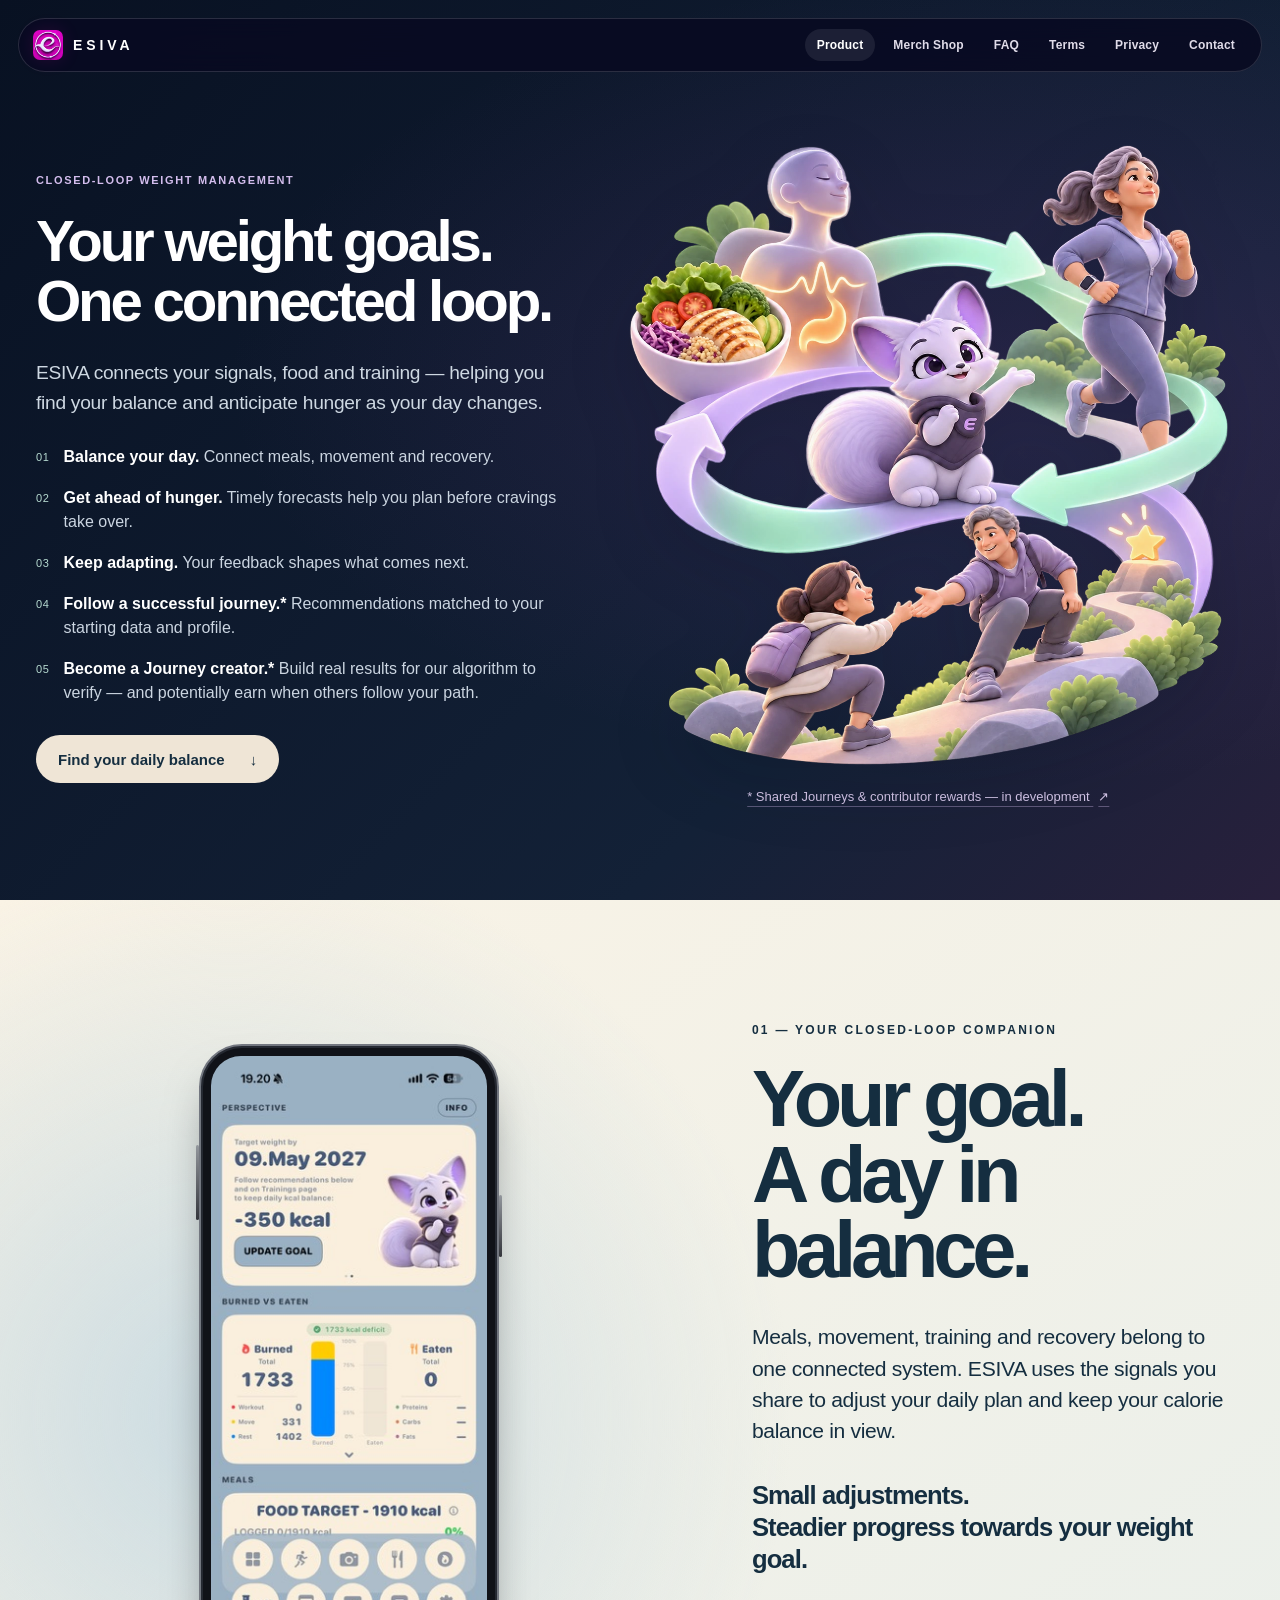
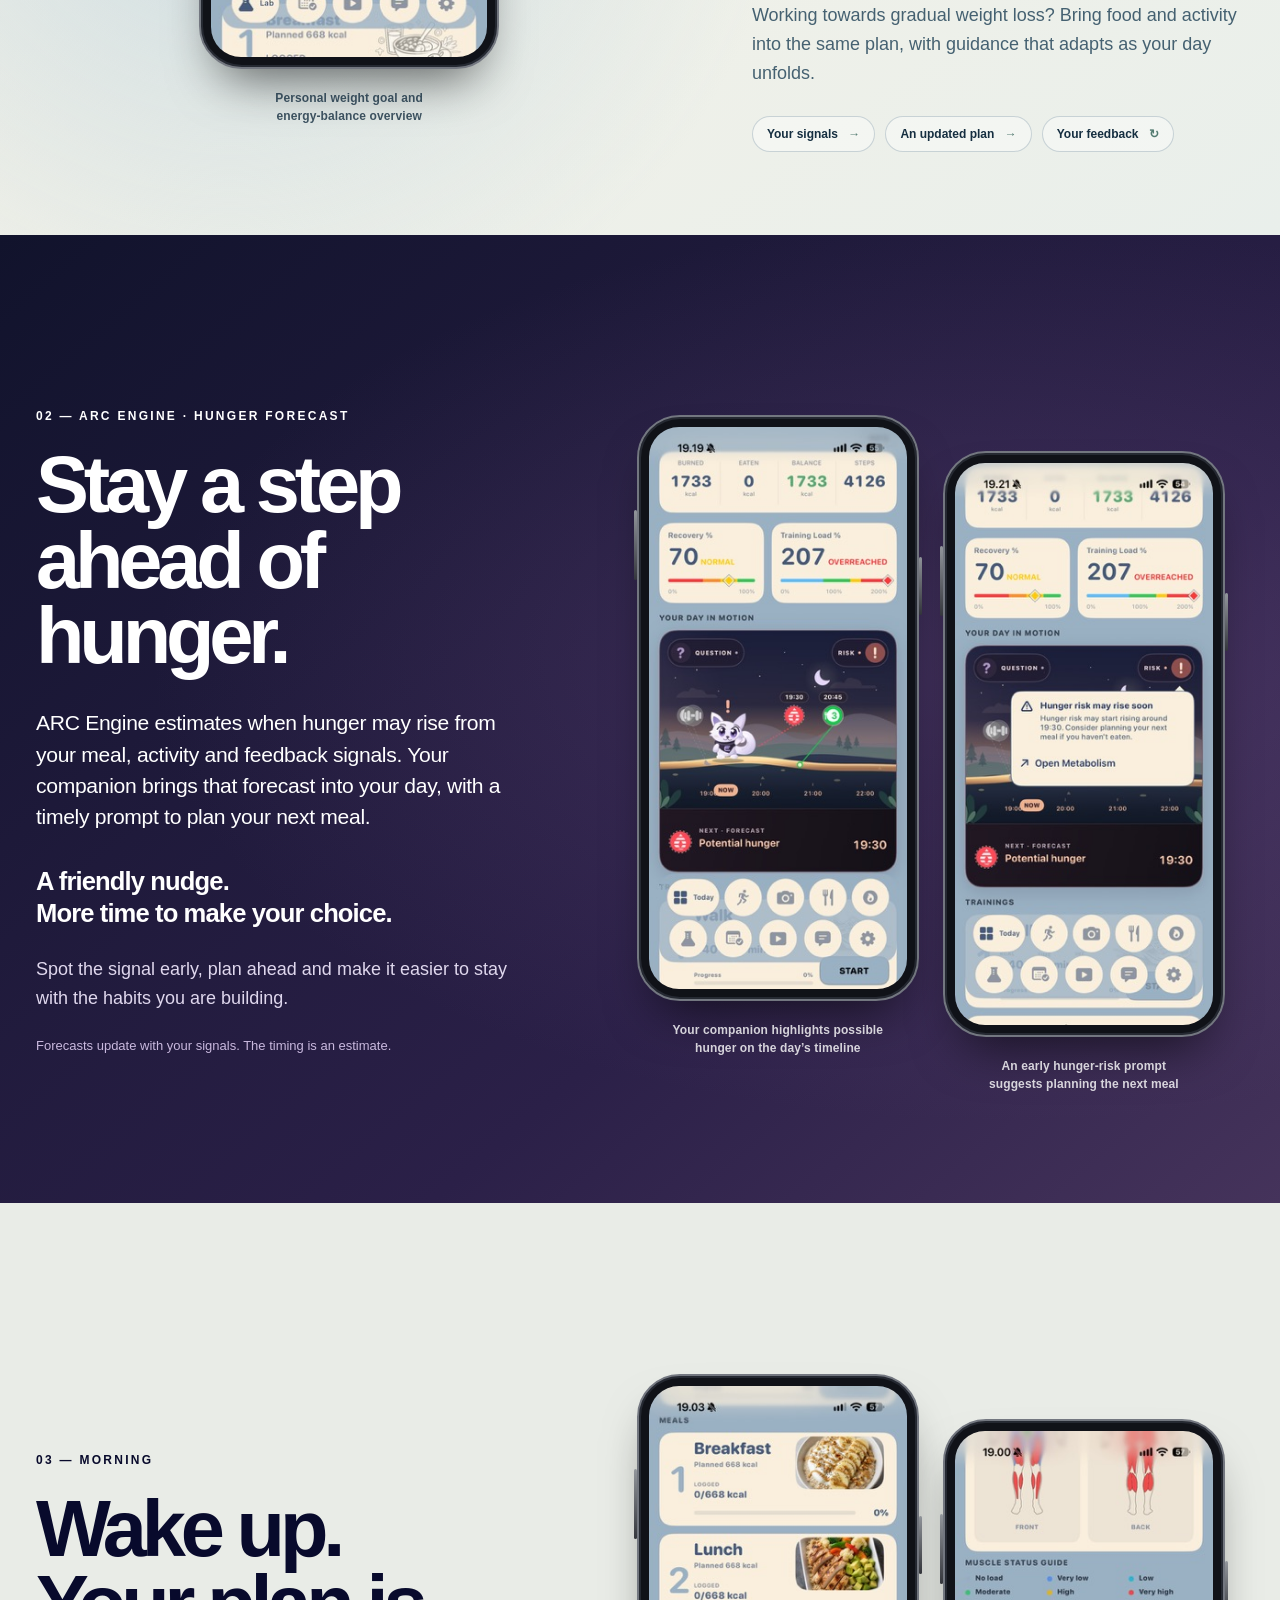
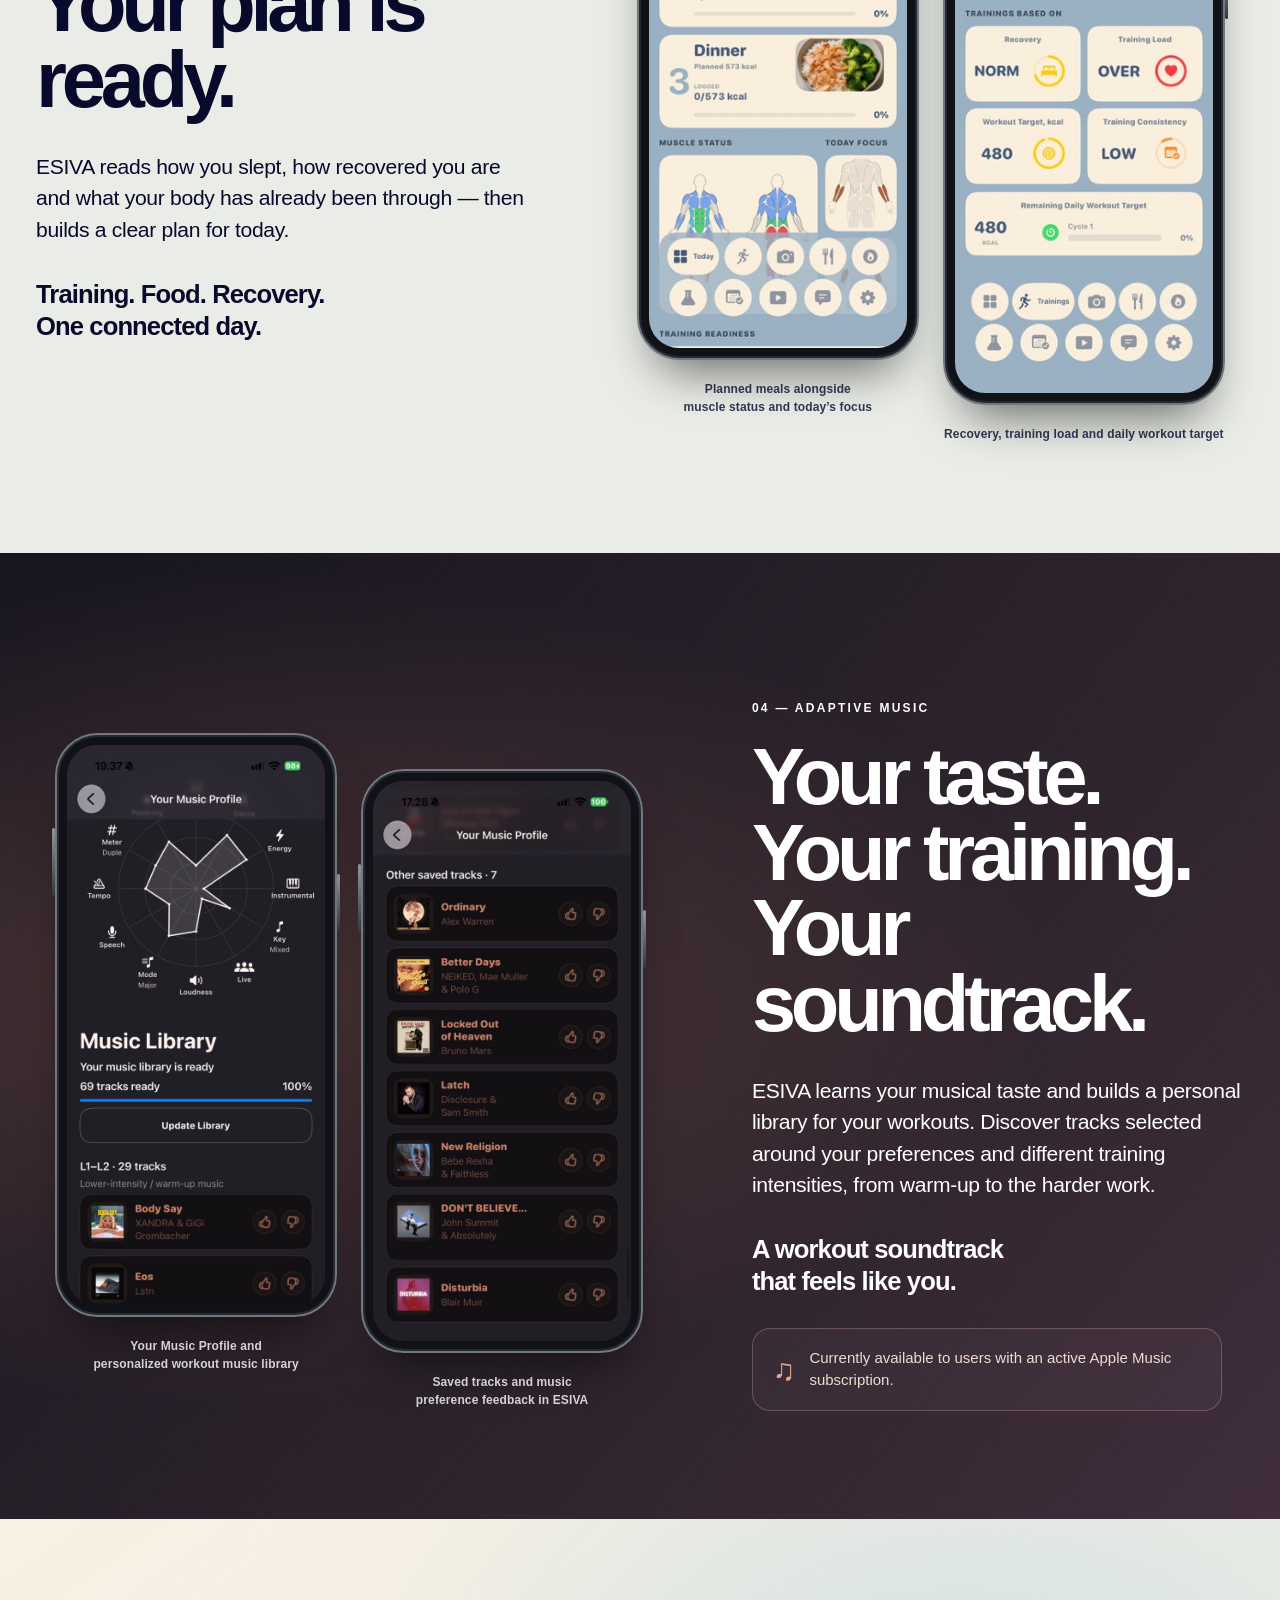
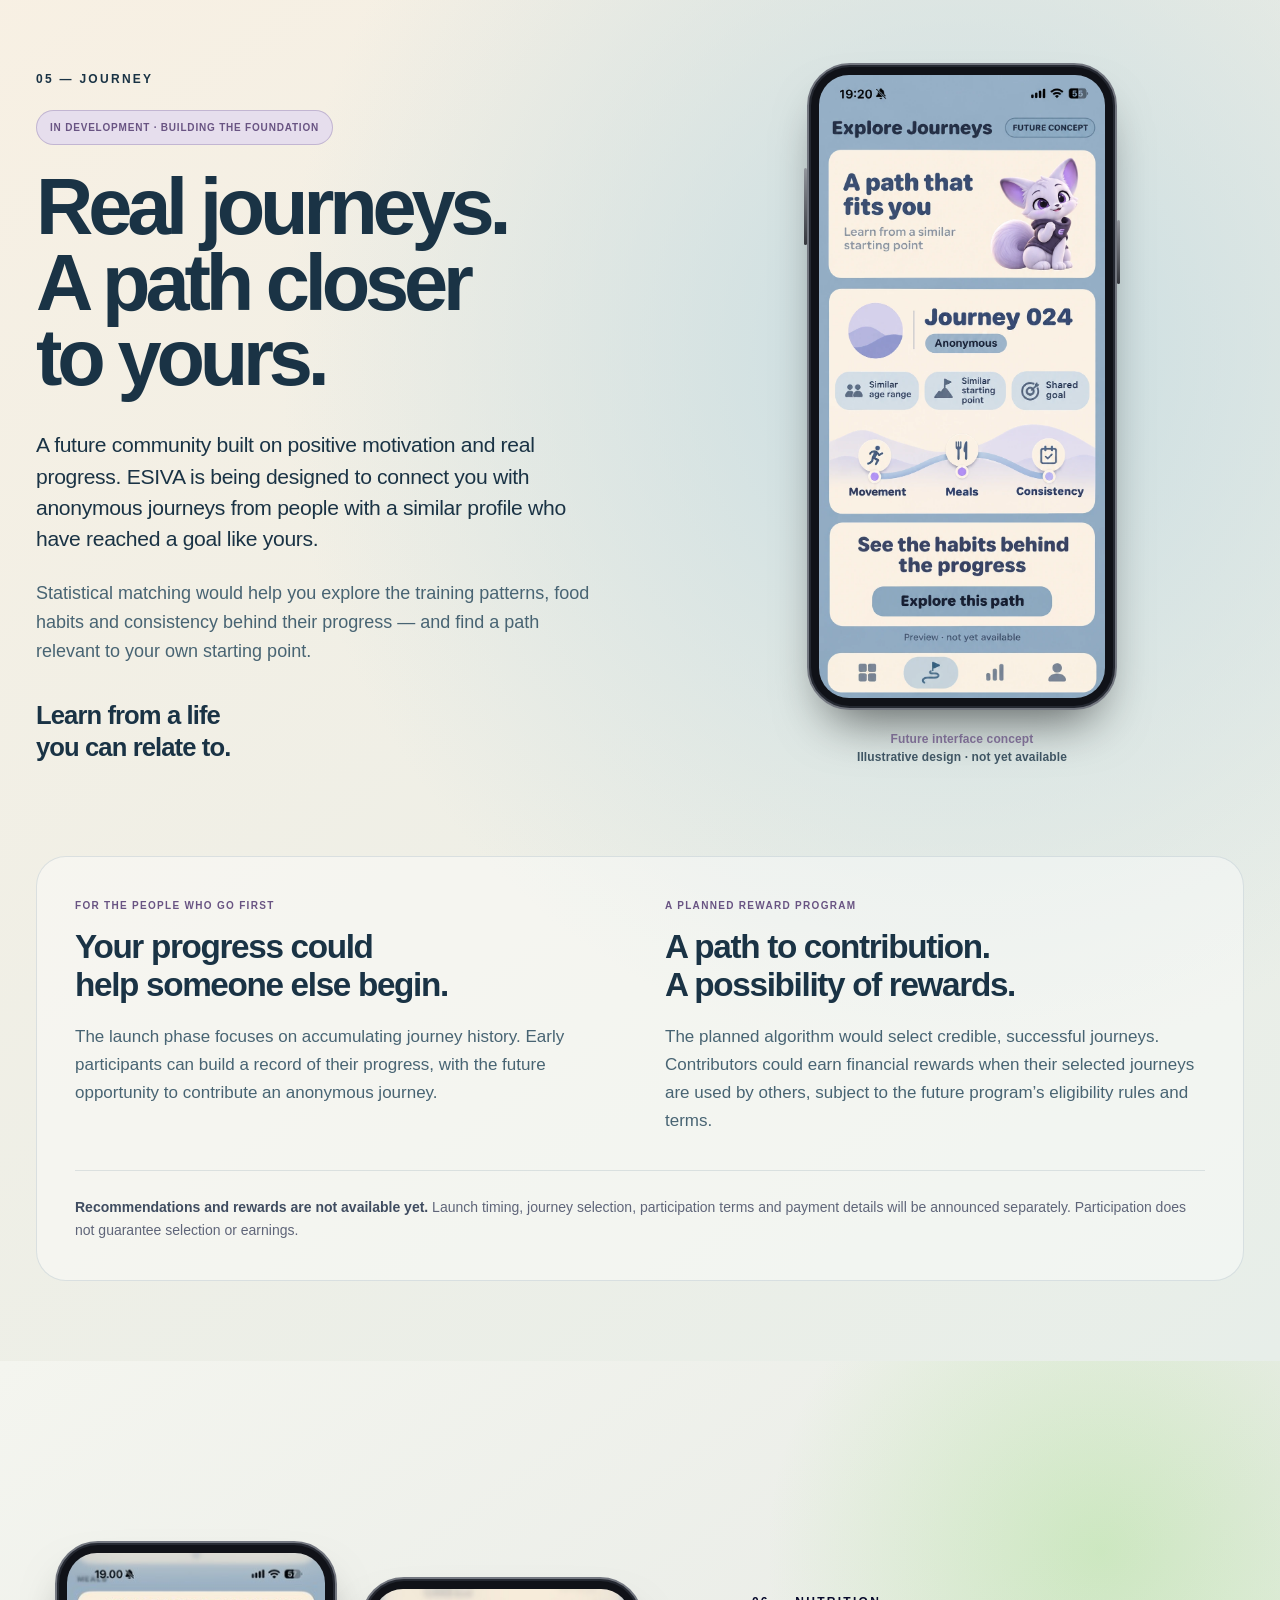
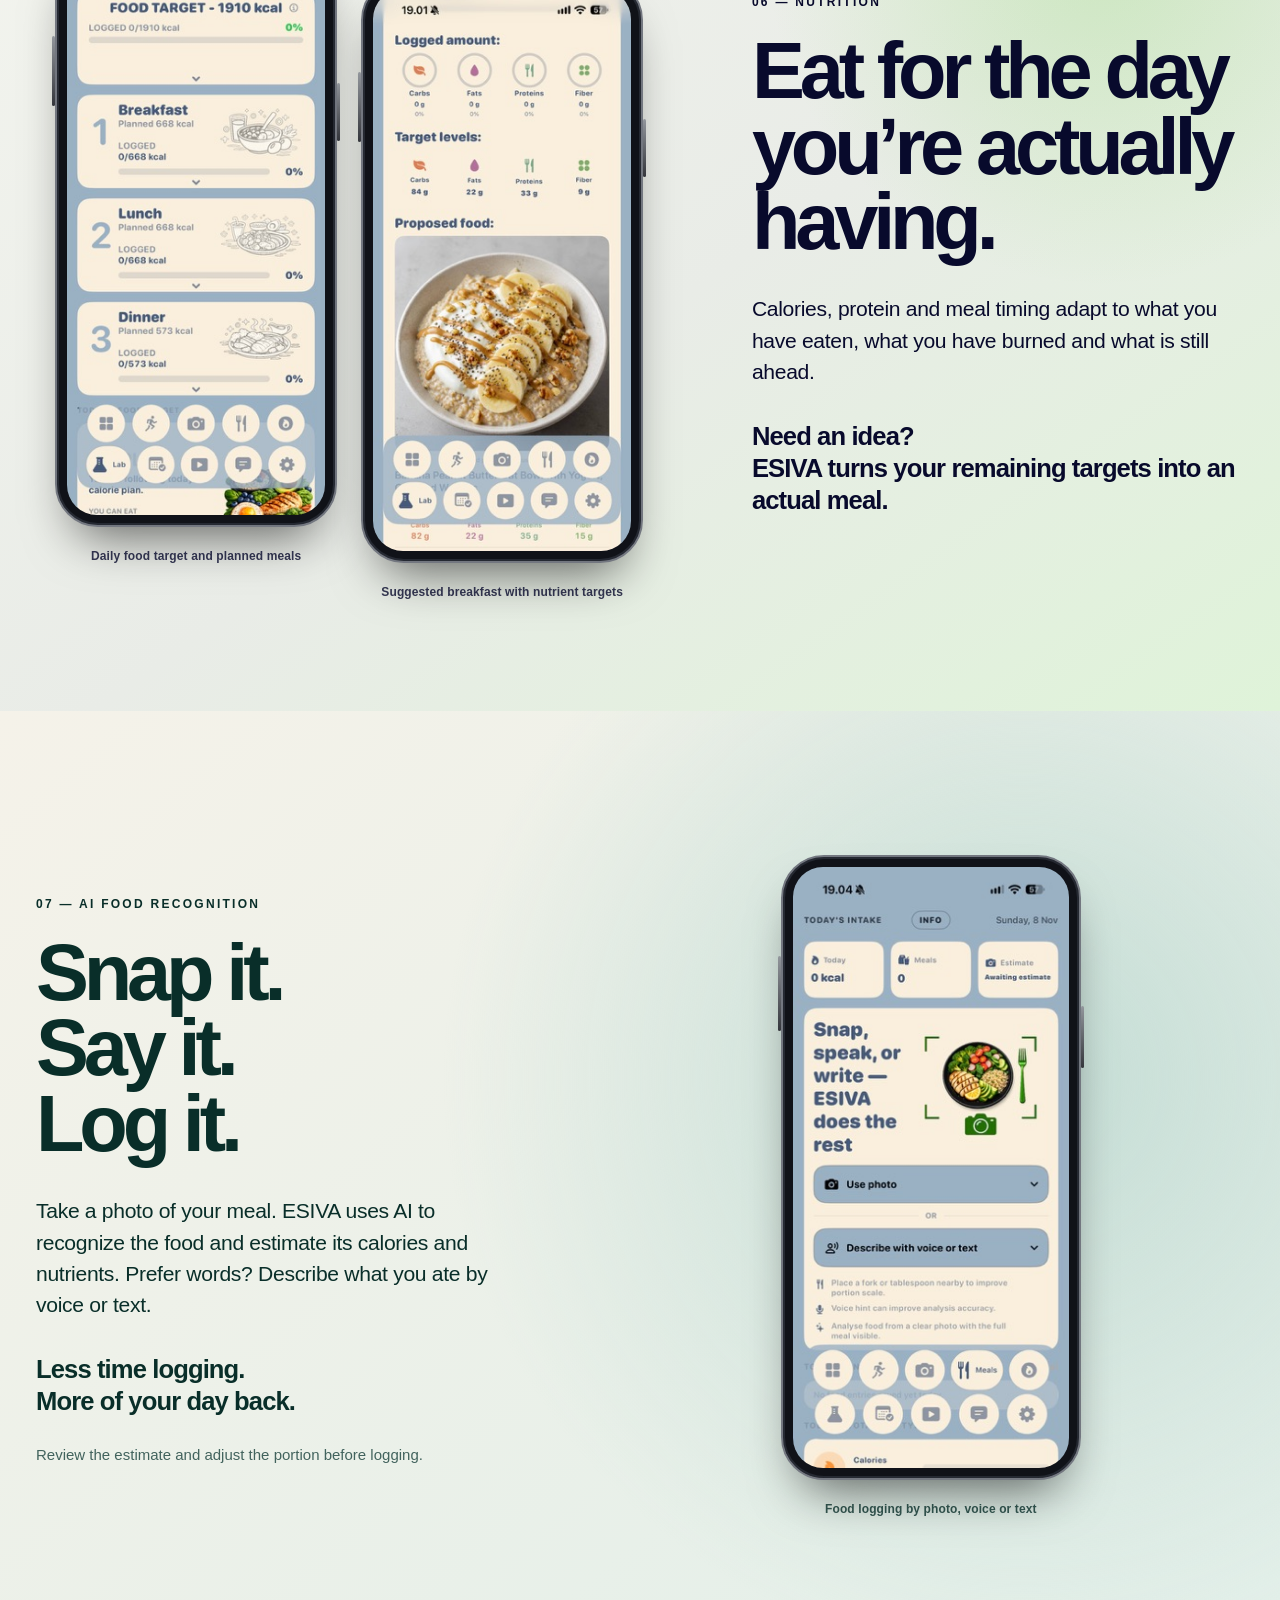
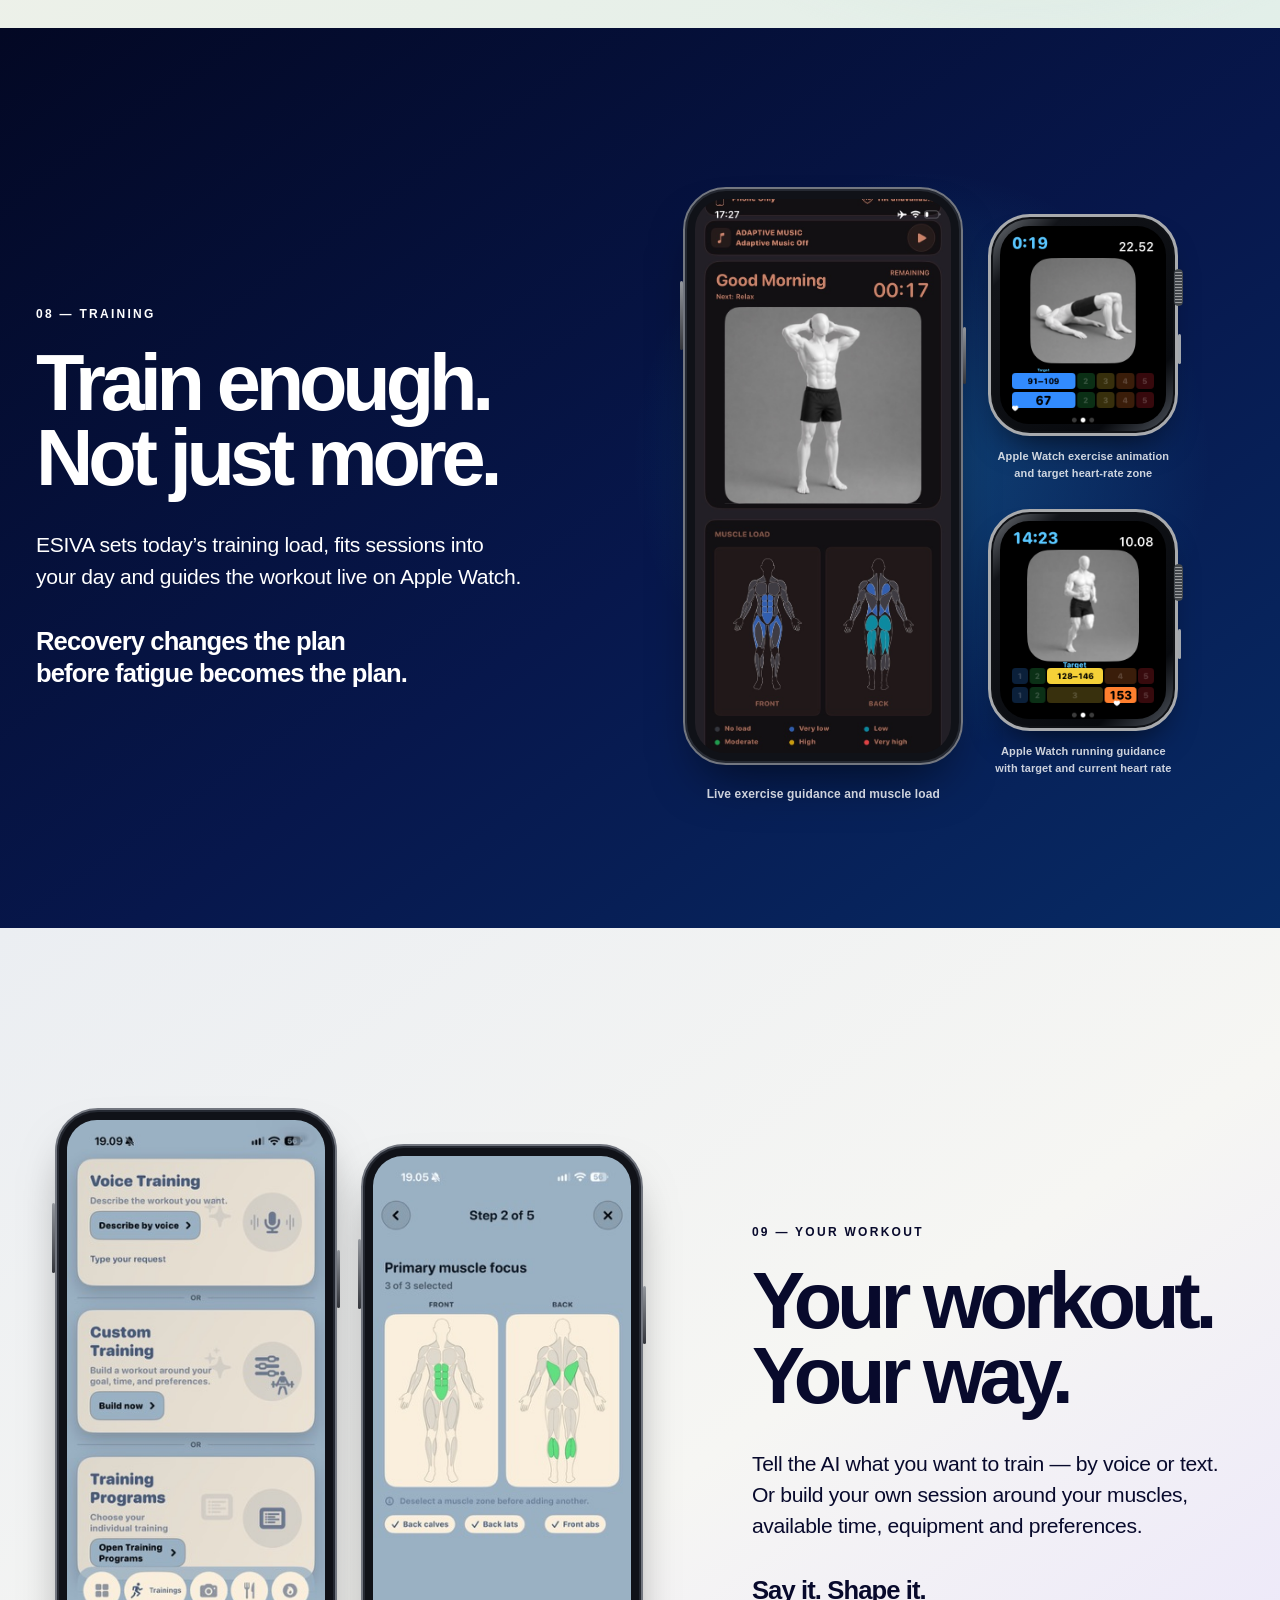
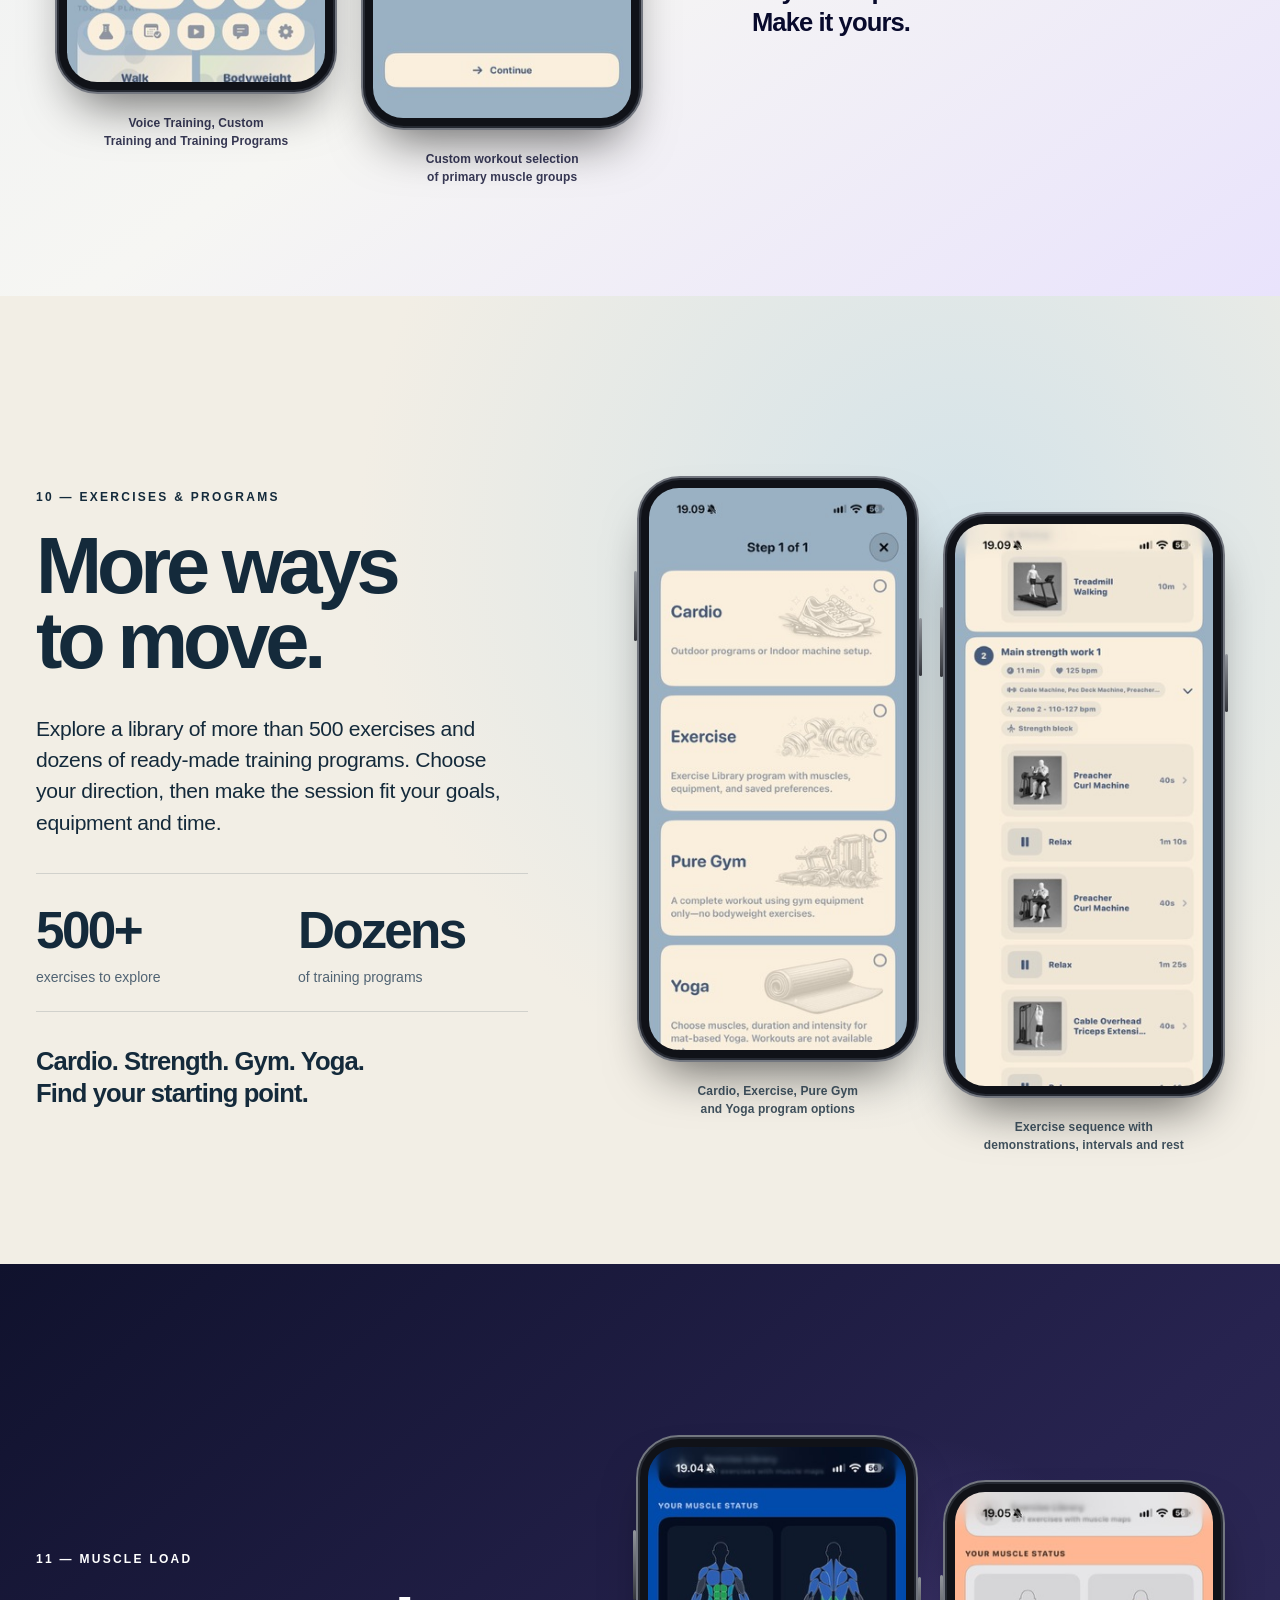
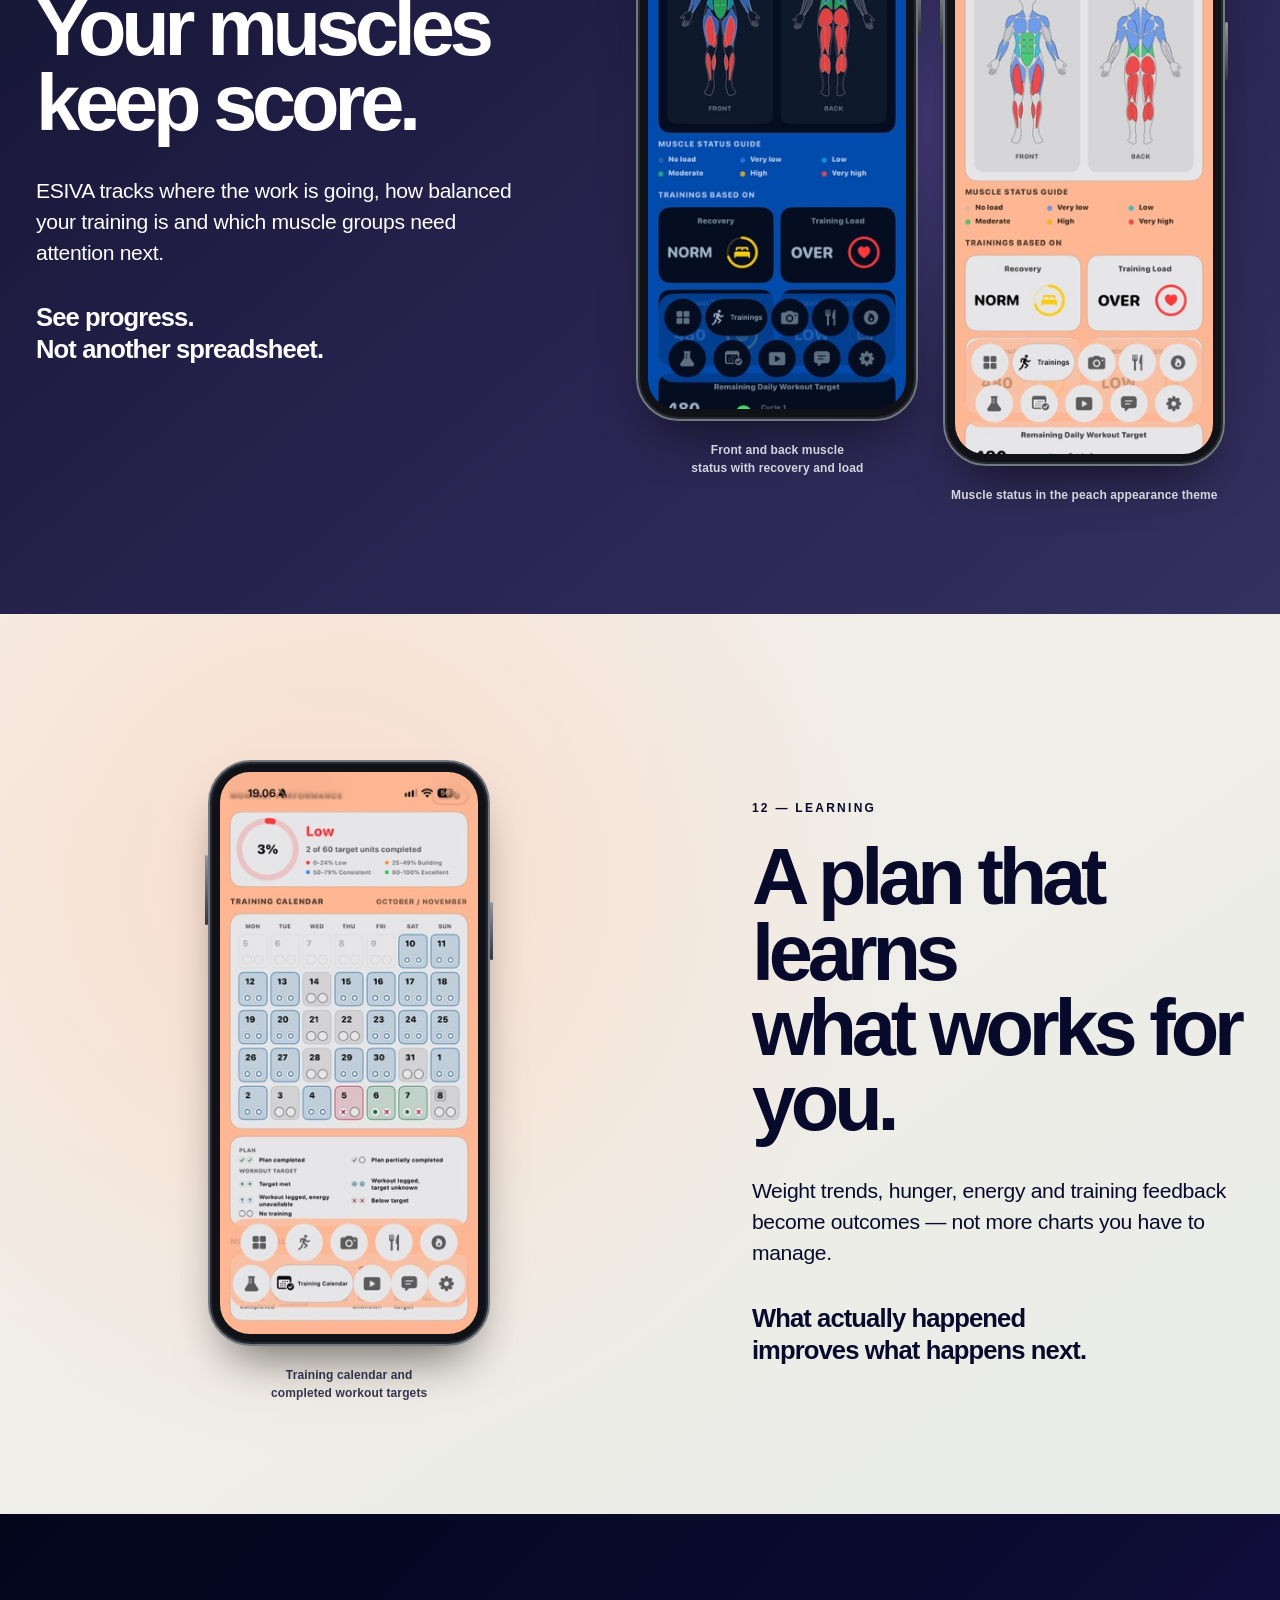
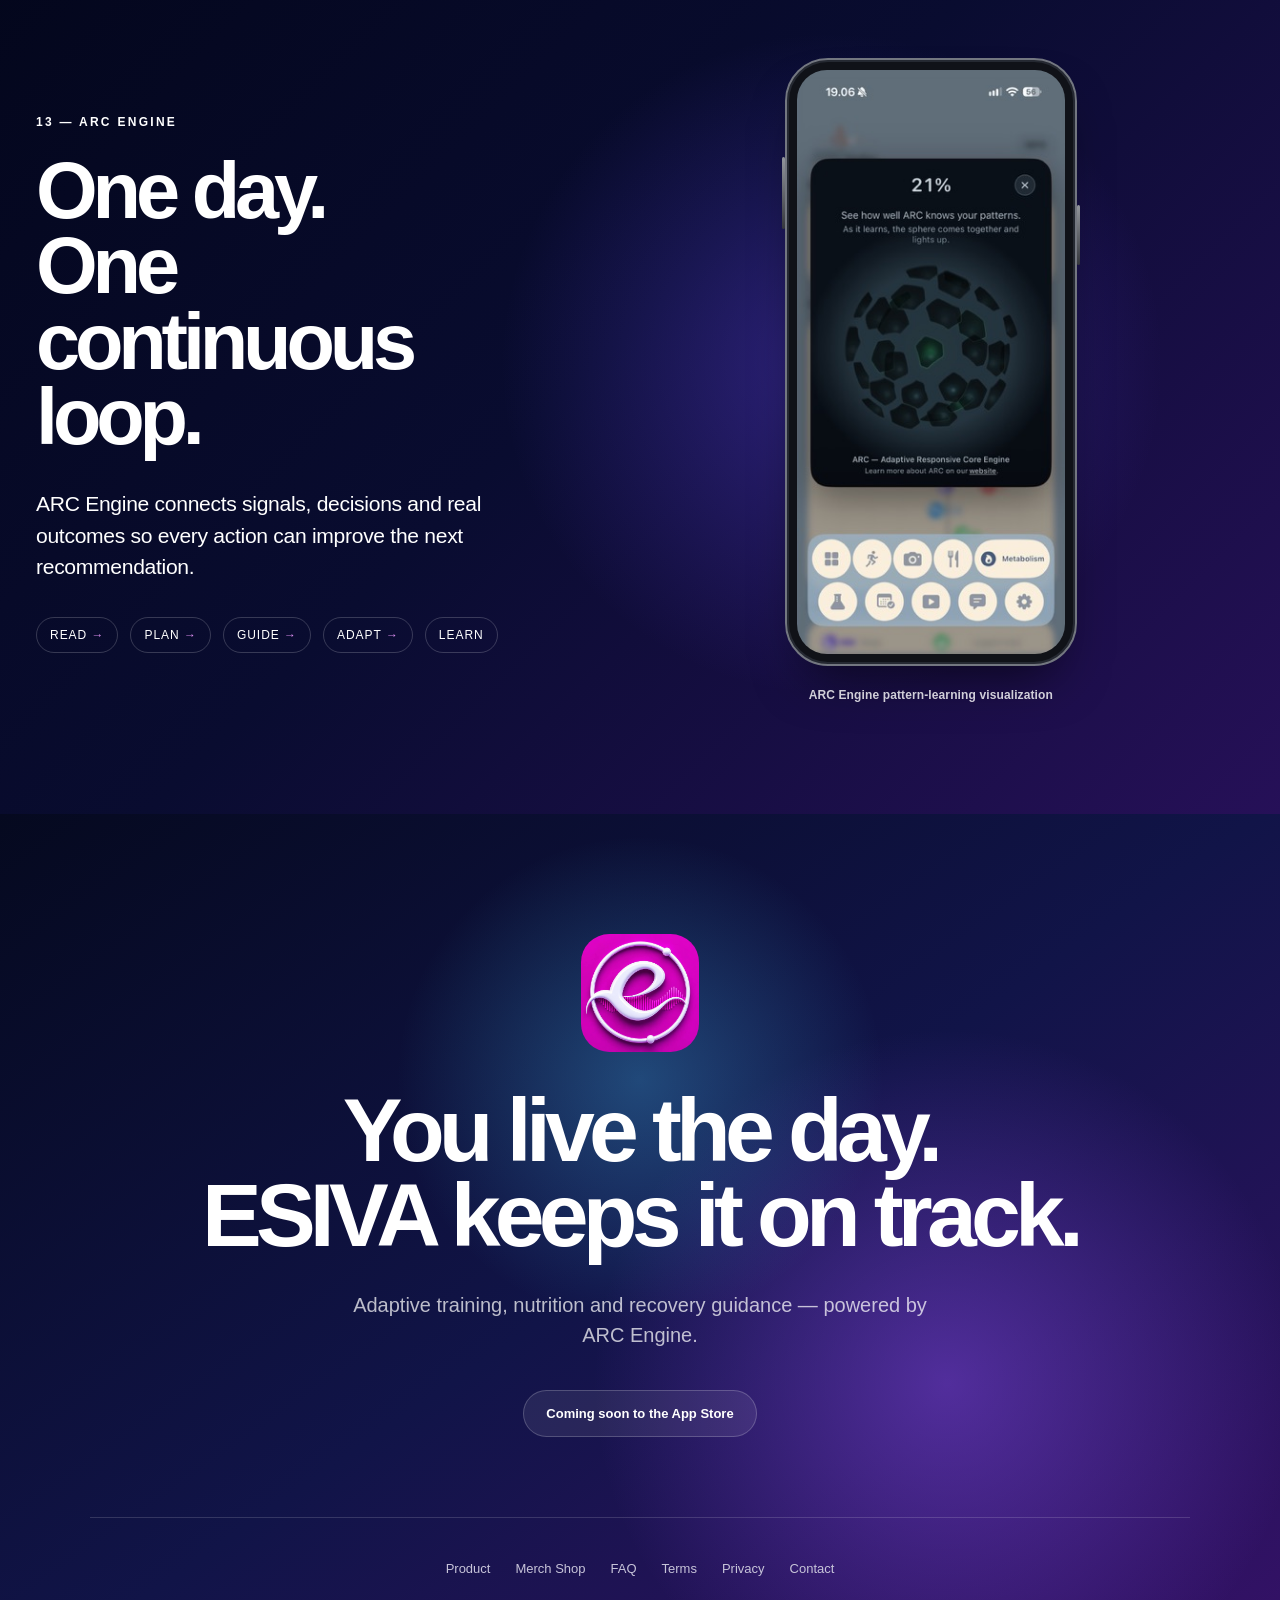
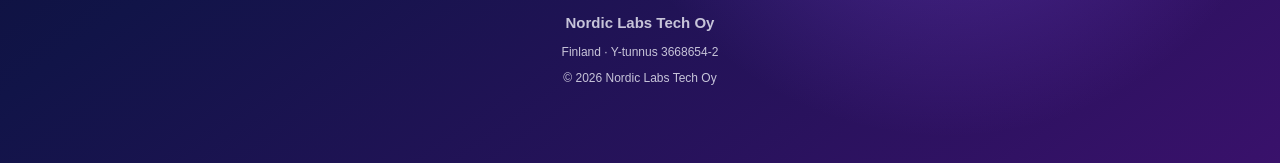
==== commit 33c98746: "Add Journey creator rewards to the ESIVA hero" ====
--- a/index.html
+++ b/index.html
@@ -50,6 +50,7 @@
         <li><span aria-hidden="true">02</span><div><strong>Get ahead of hunger.</strong> Timely forecasts help you plan before cravings take over.</div></li>
         <li><span aria-hidden="true">03</span><div><strong>Keep adapting.</strong> Your feedback shapes what comes next.</div></li>
         <li><span aria-hidden="true">04</span><div><strong><a href="#journey" aria-describedby="journey-development-note">Follow a successful journey.*</a></strong> Recommendations matched to your starting data and profile.</div></li>
+        <li><span aria-hidden="true">05</span><div><strong><a href="#journey" aria-describedby="journey-development-note">Become a Journey creator.*</a></strong> Build real results for our algorithm to verify — and potentially earn when others follow your path.</div></li>
       </ul>
       <a class="text-link overview-cta" href="#balance">Find your daily balance <span aria-hidden="true">↓</span></a>
     </div>
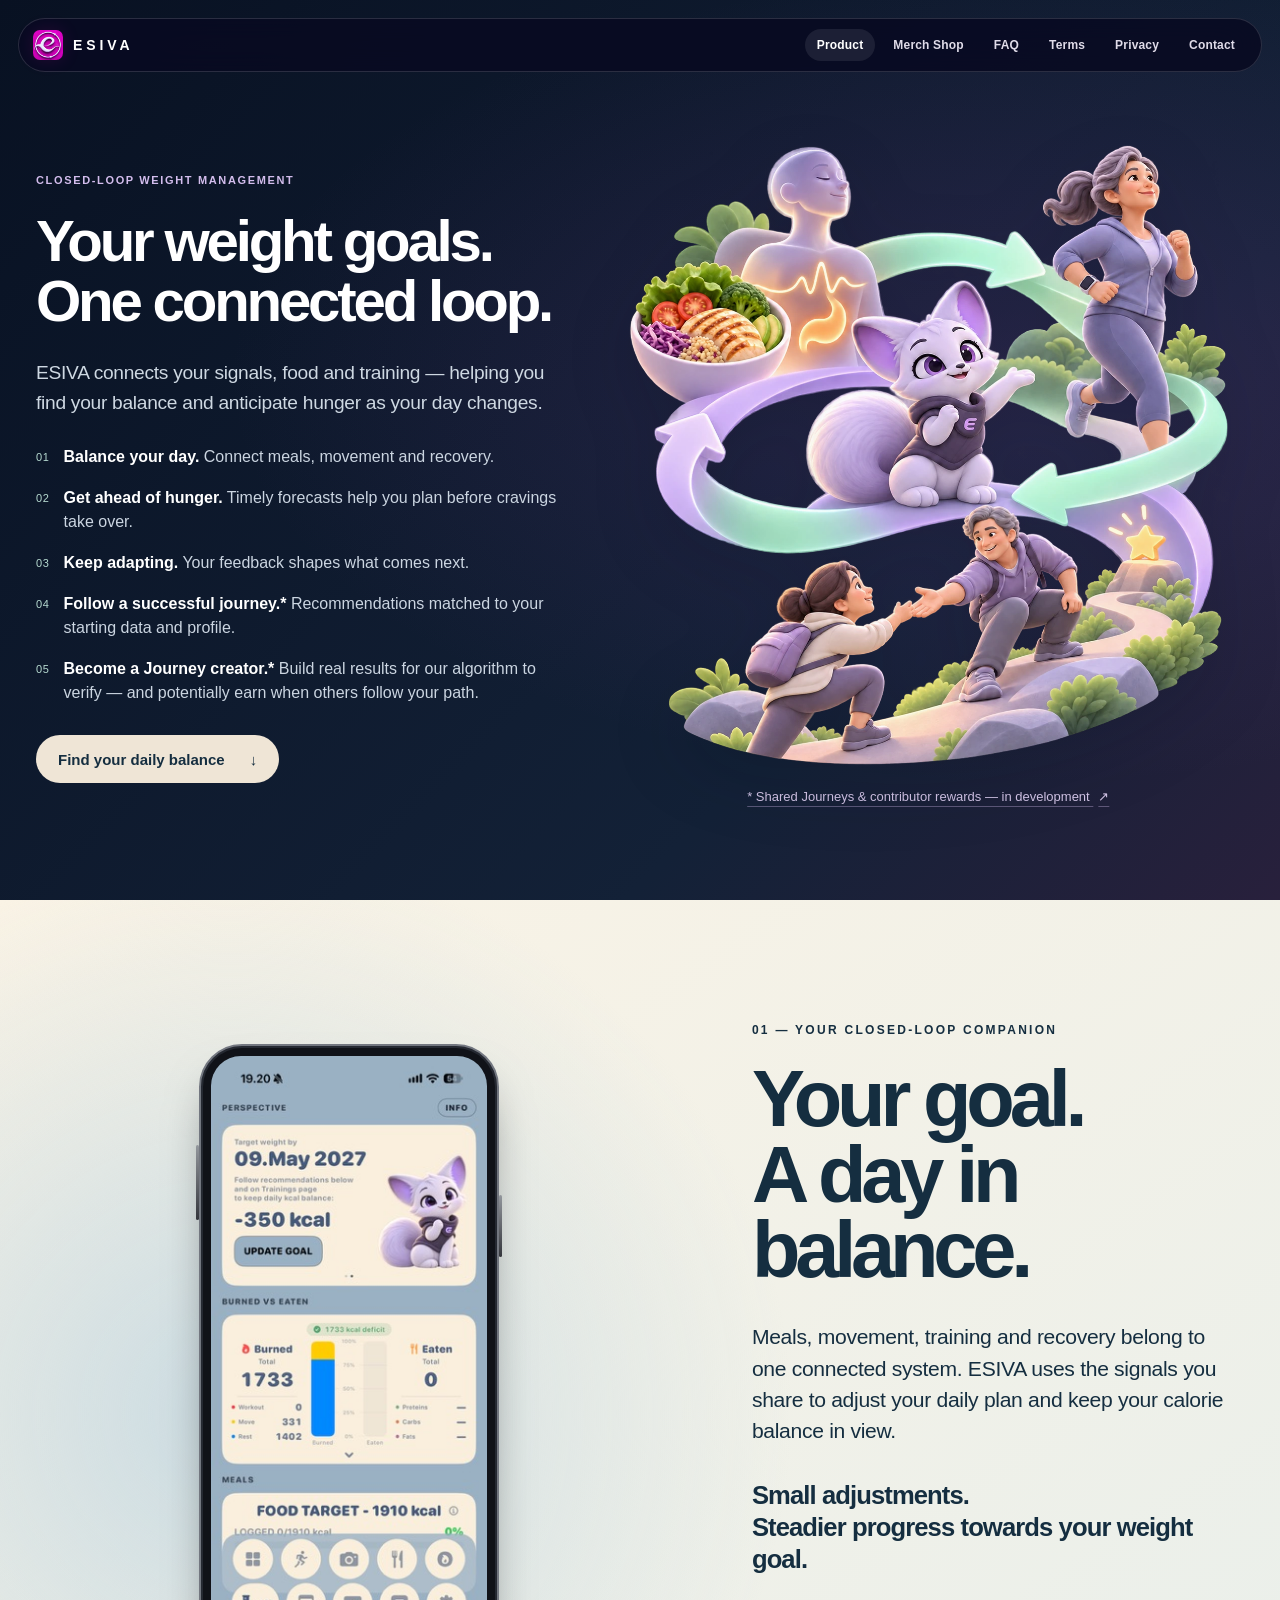
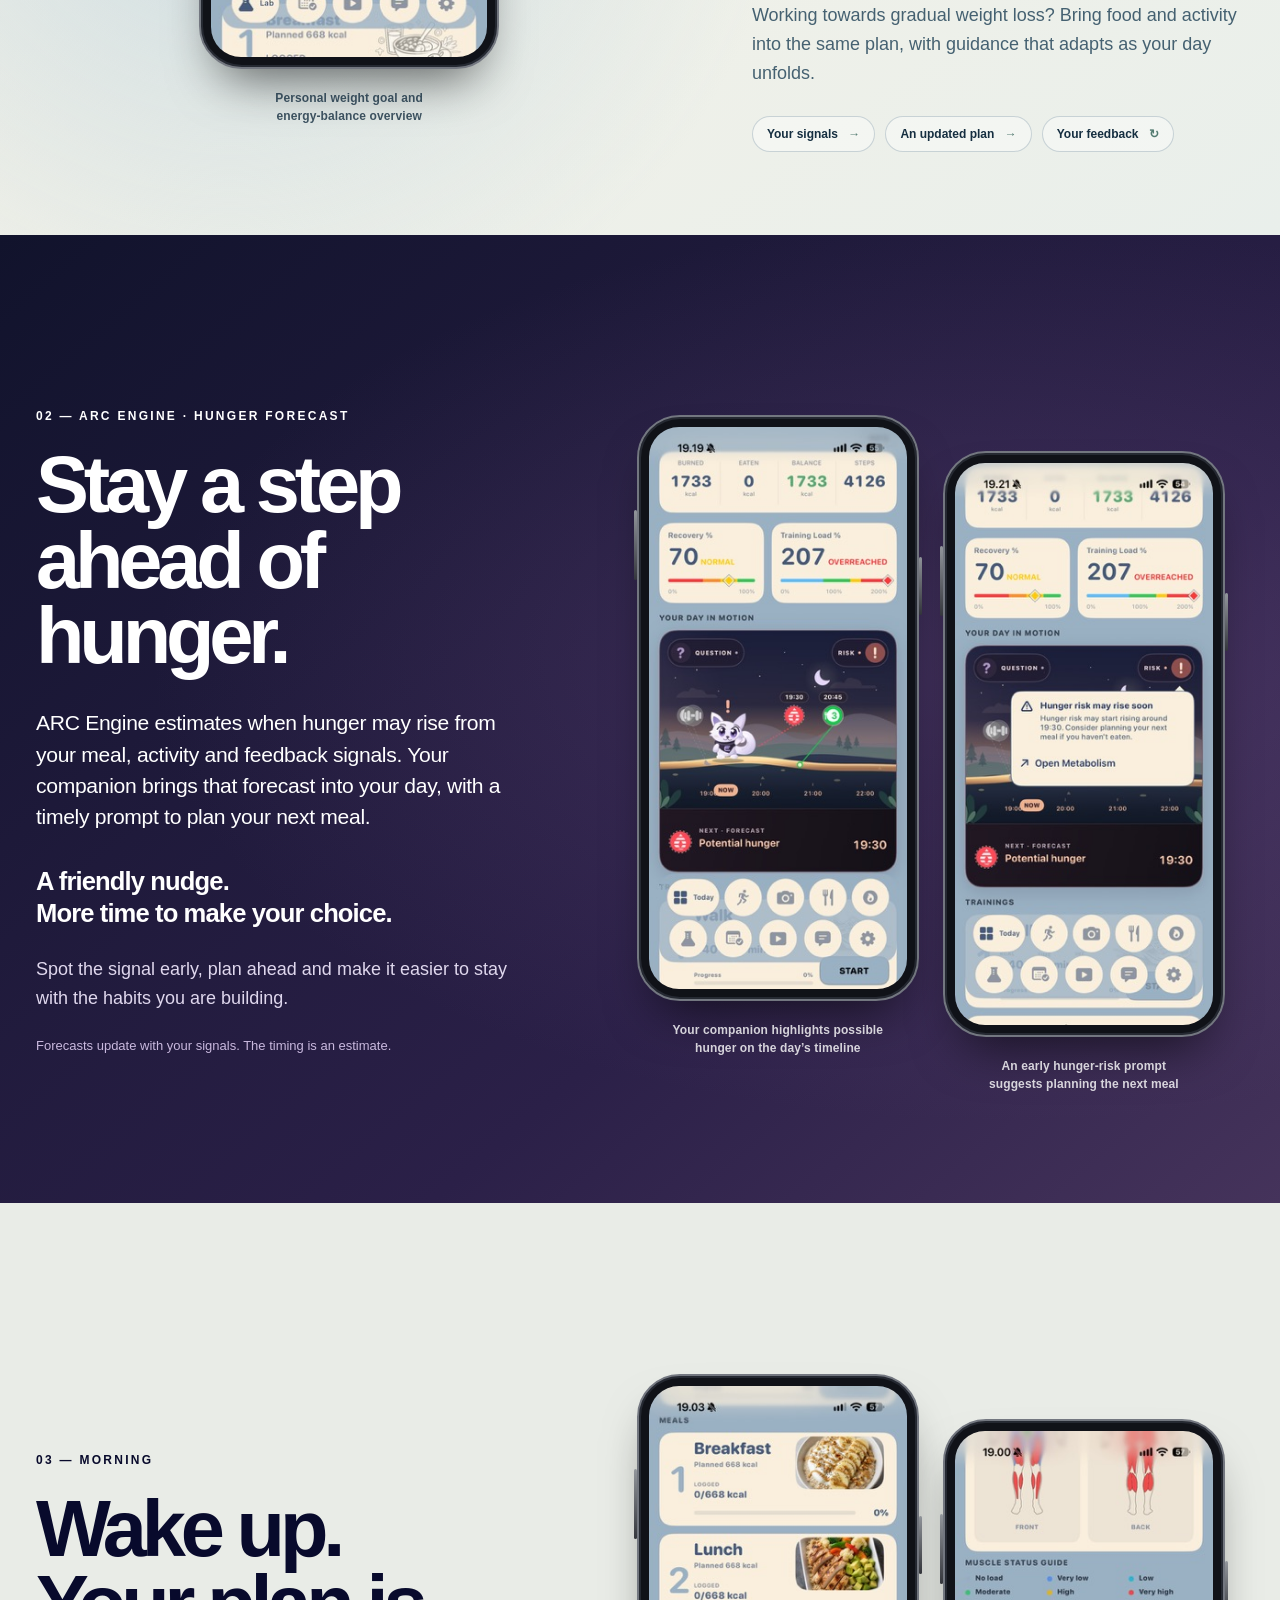
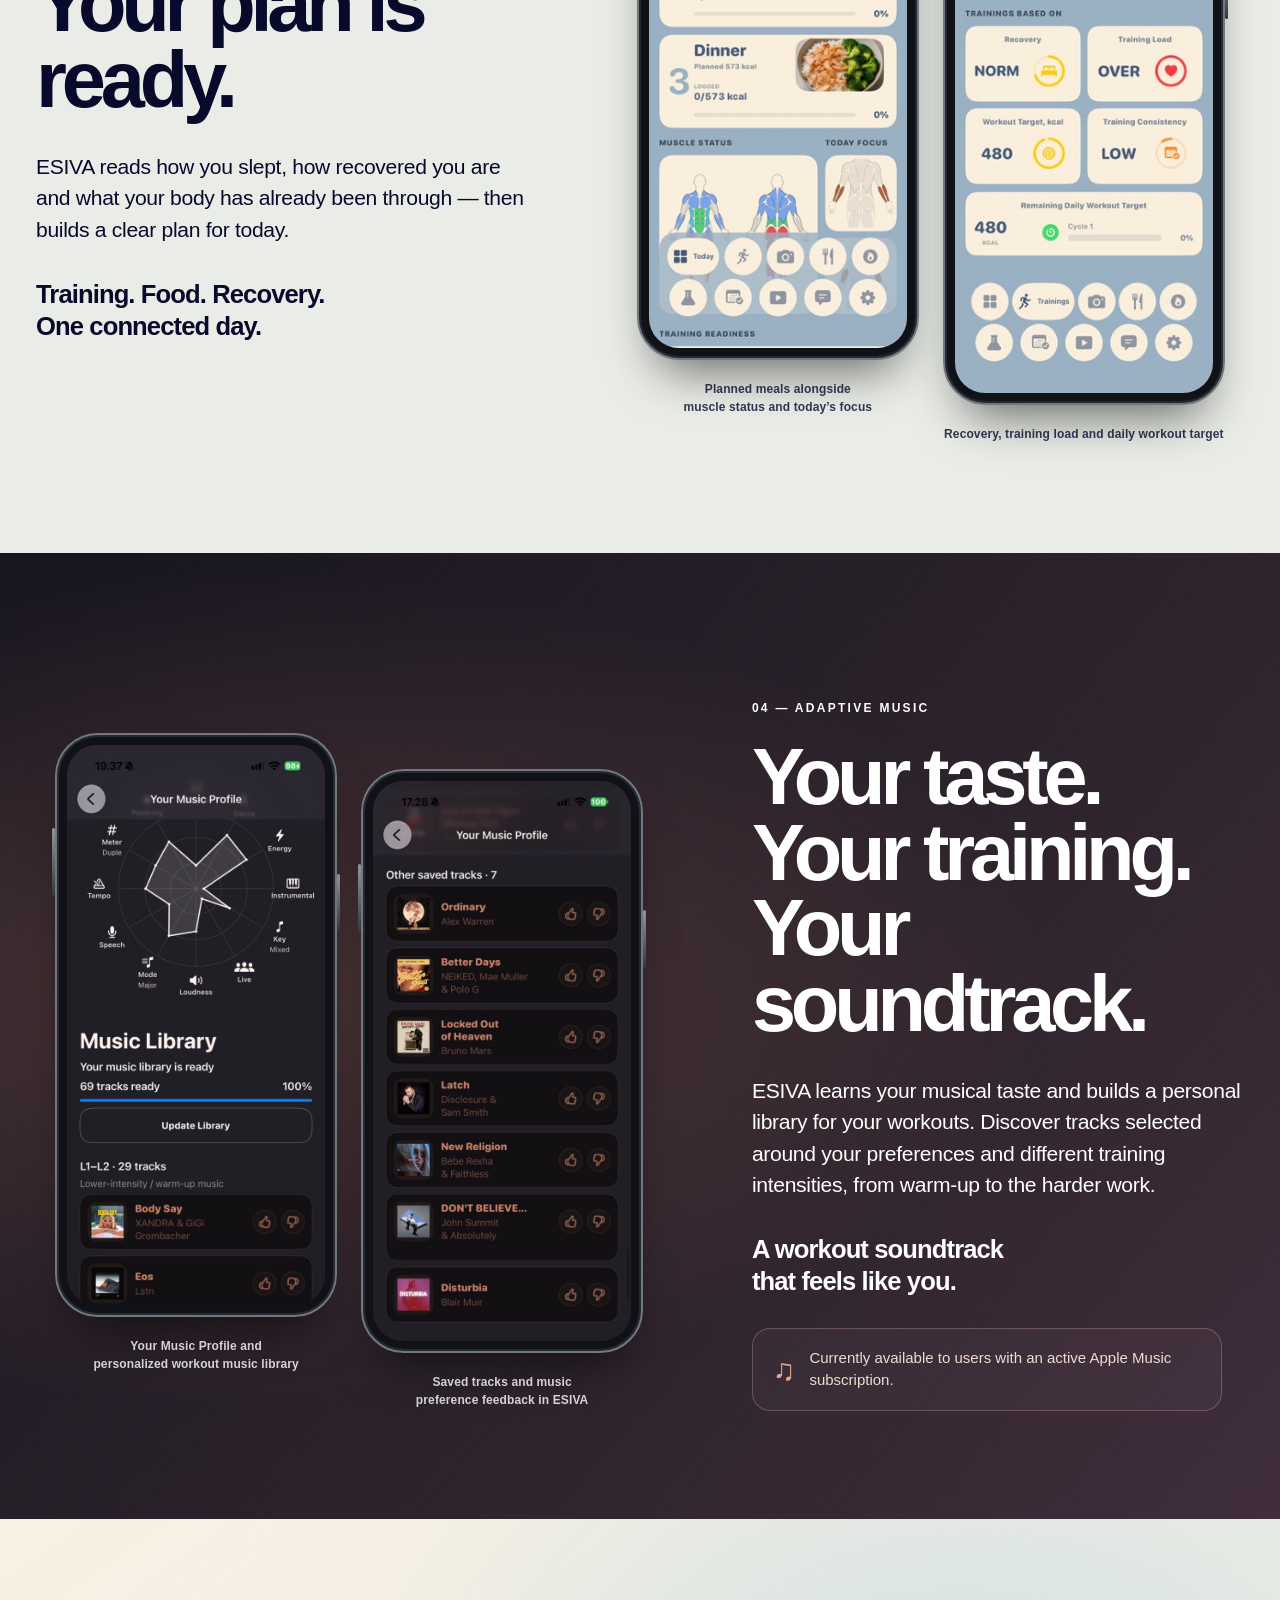
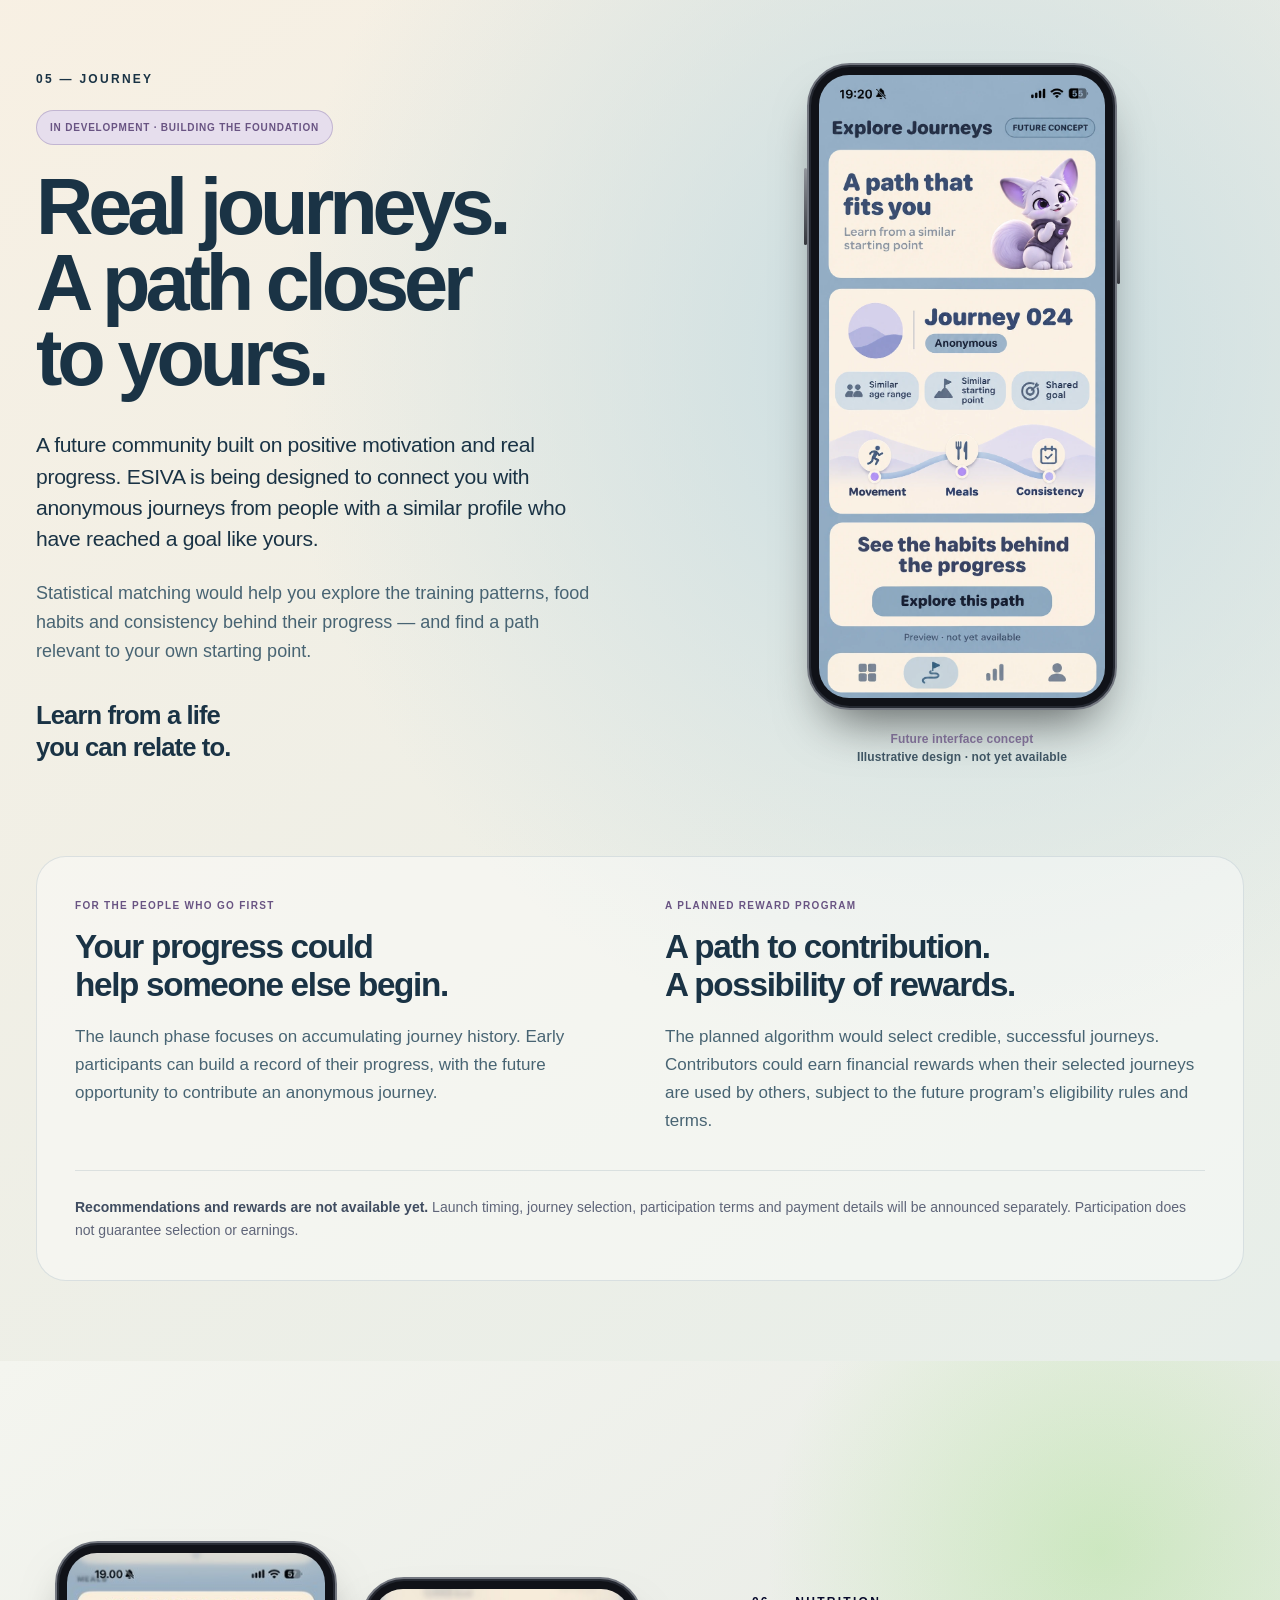
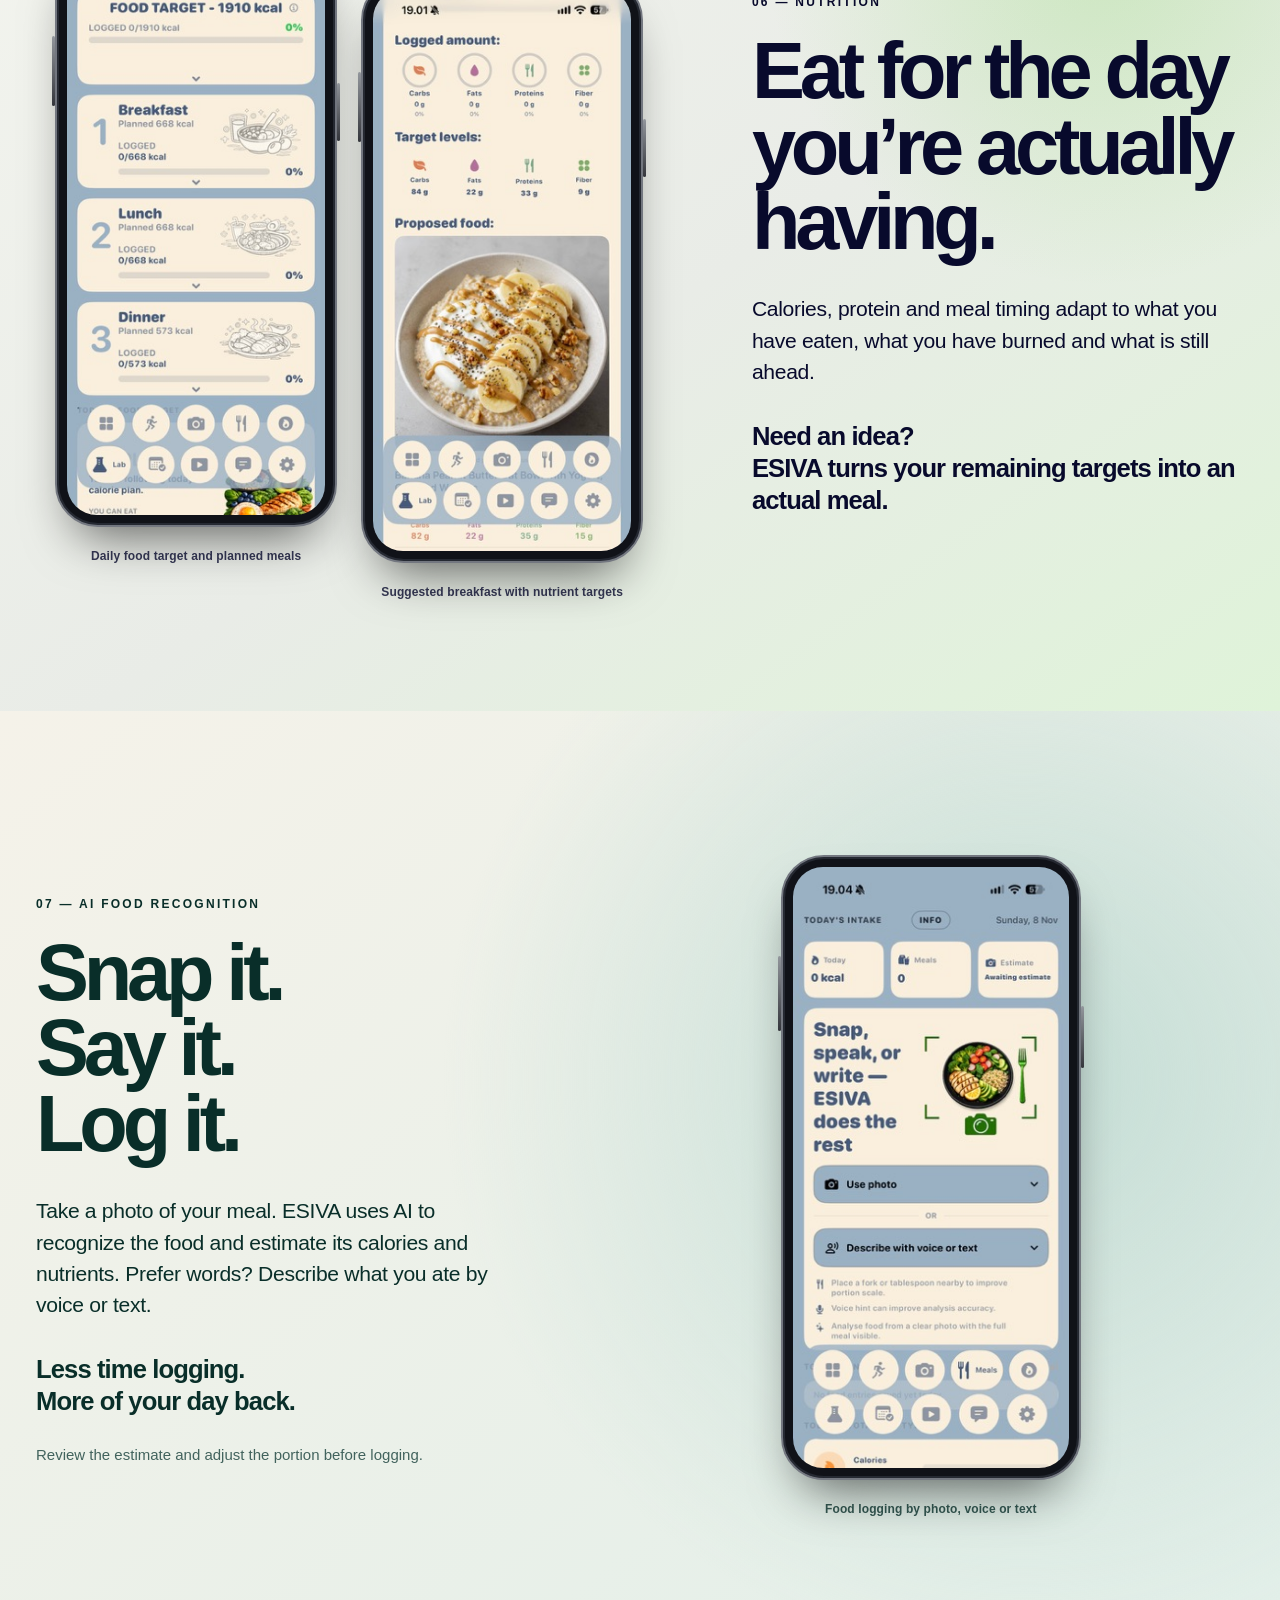
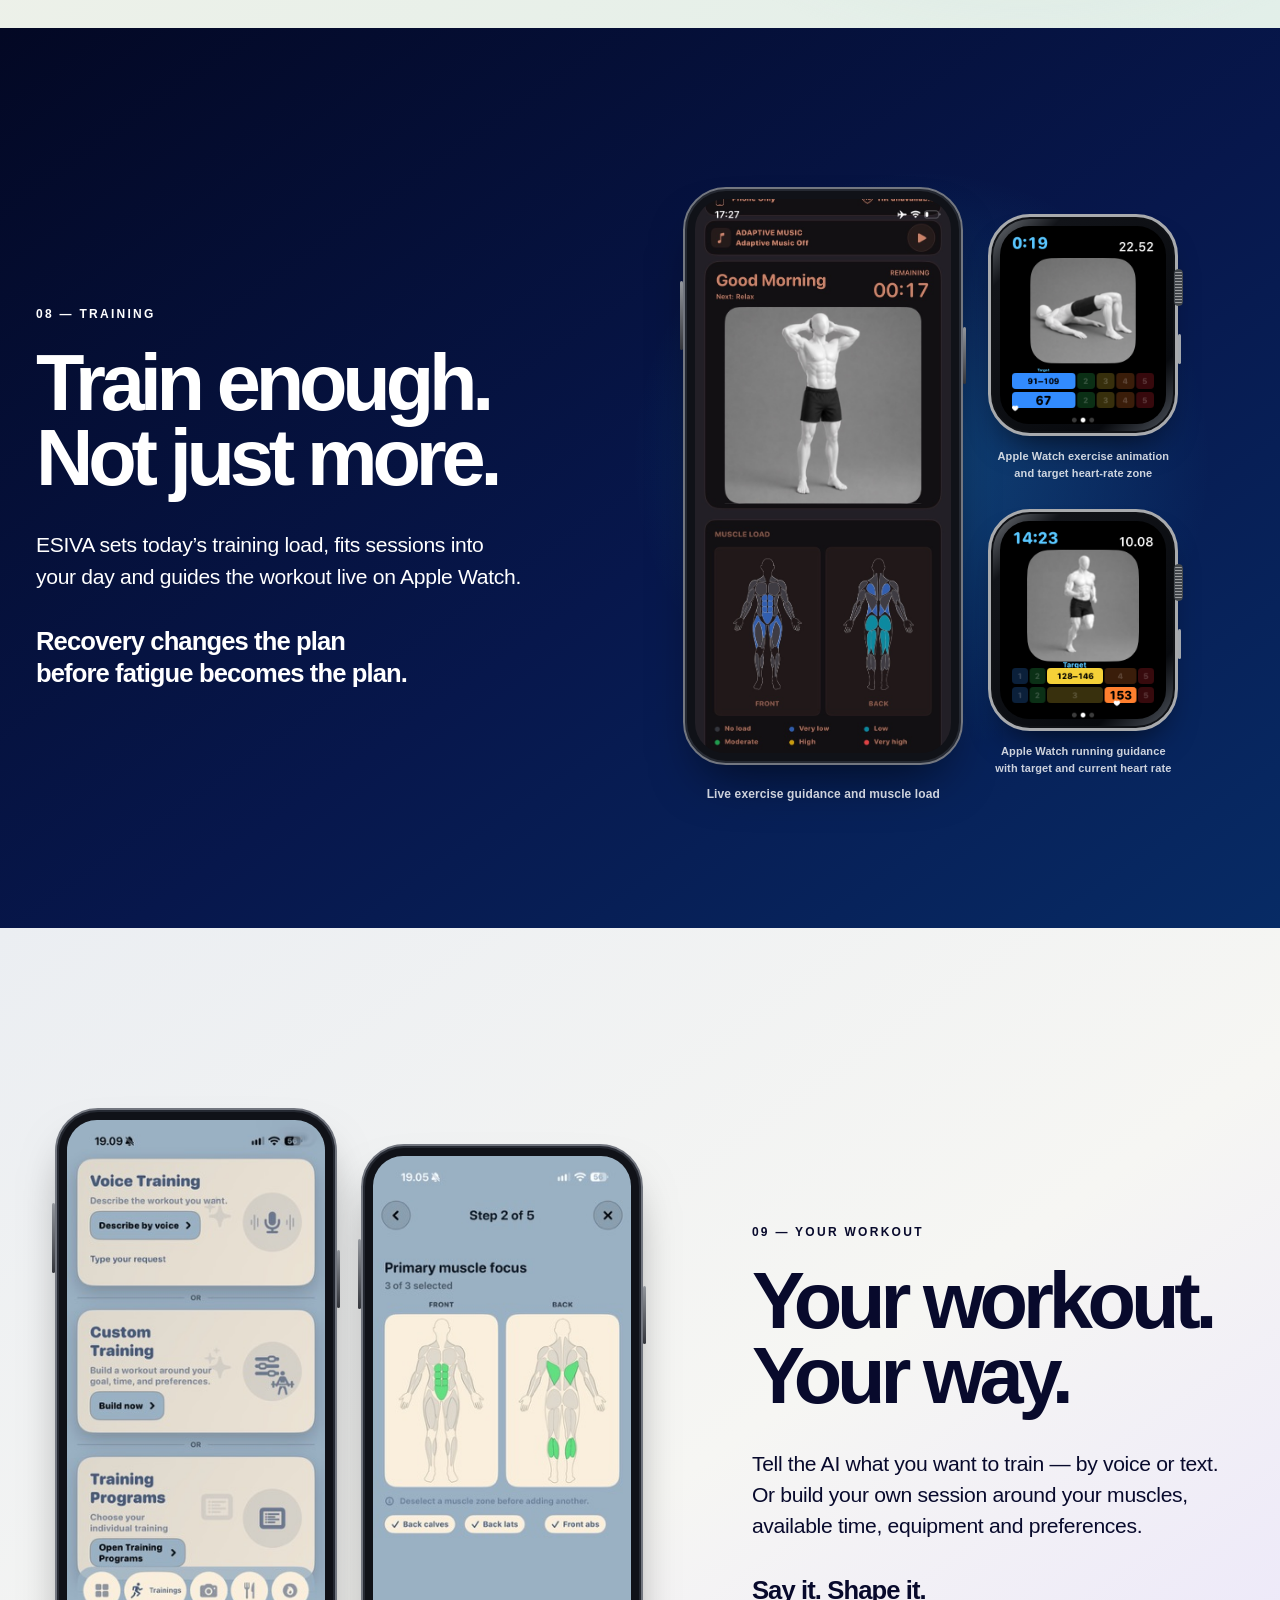
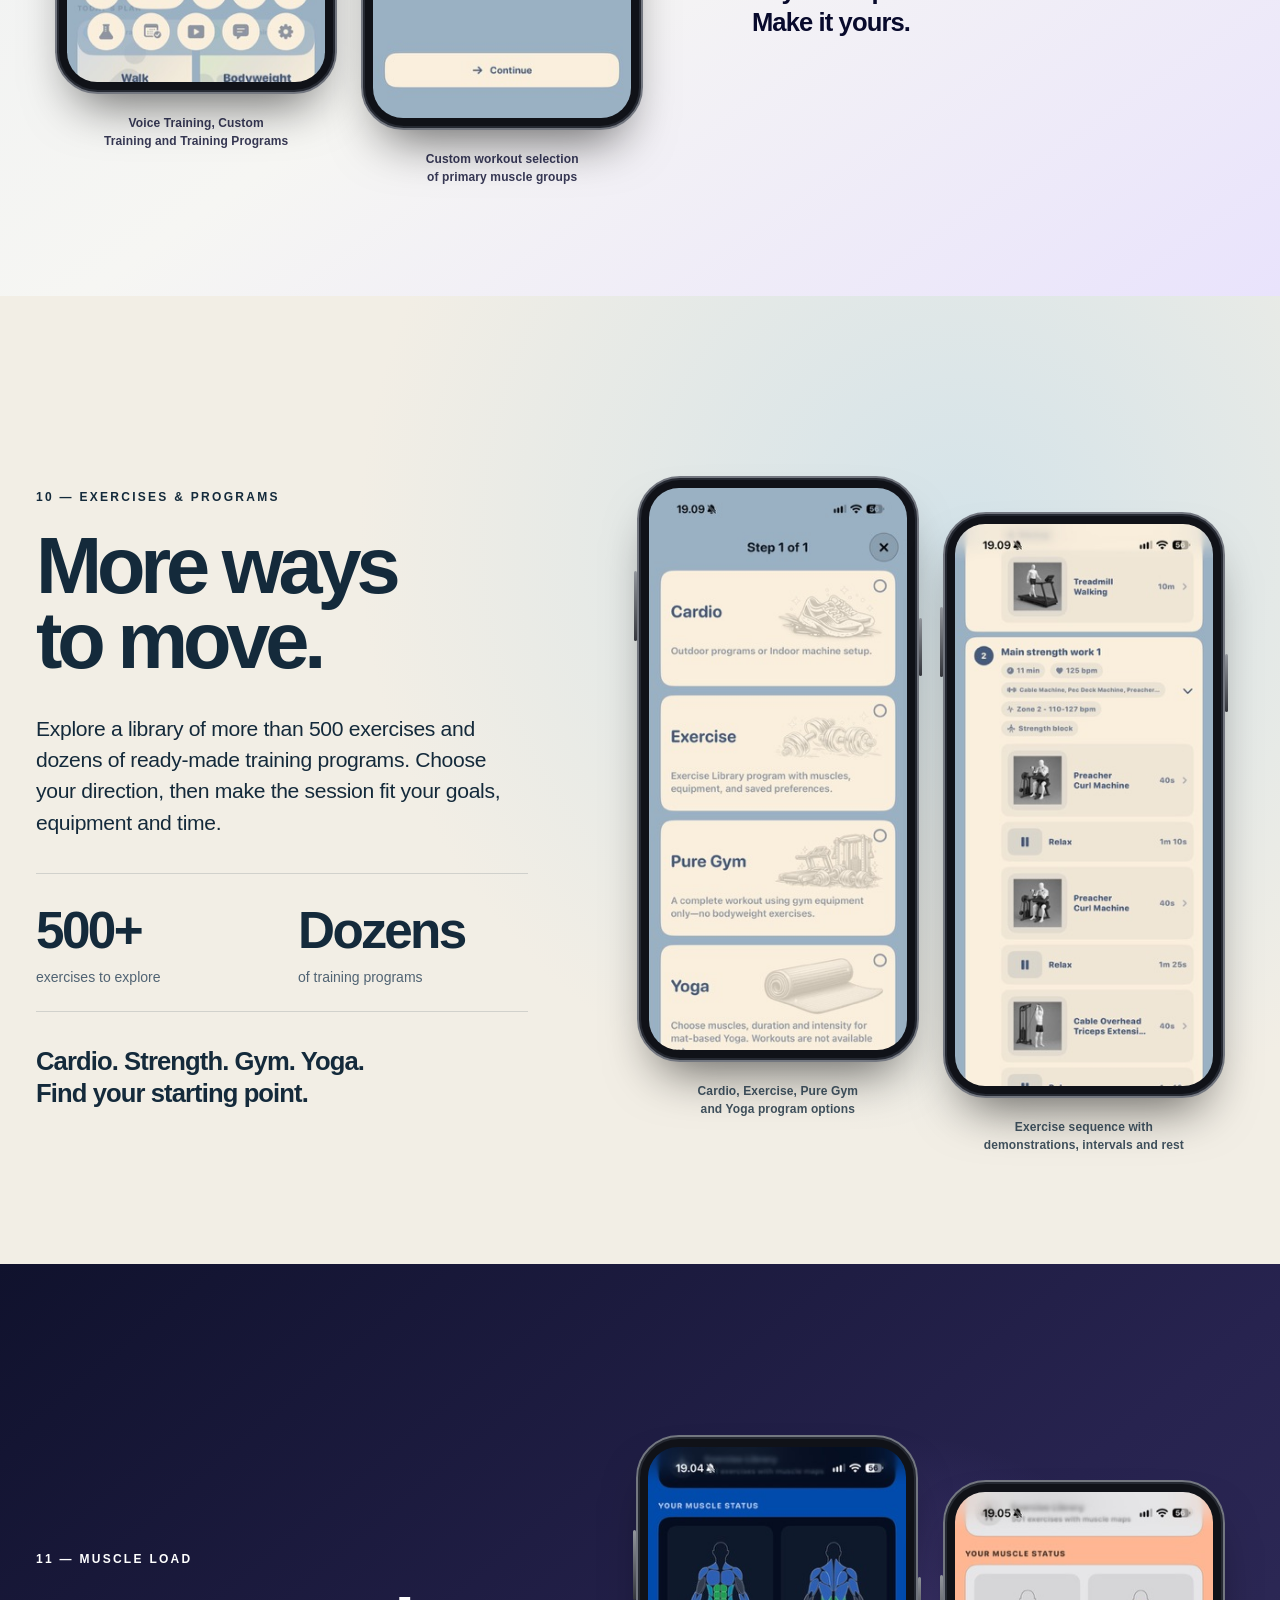
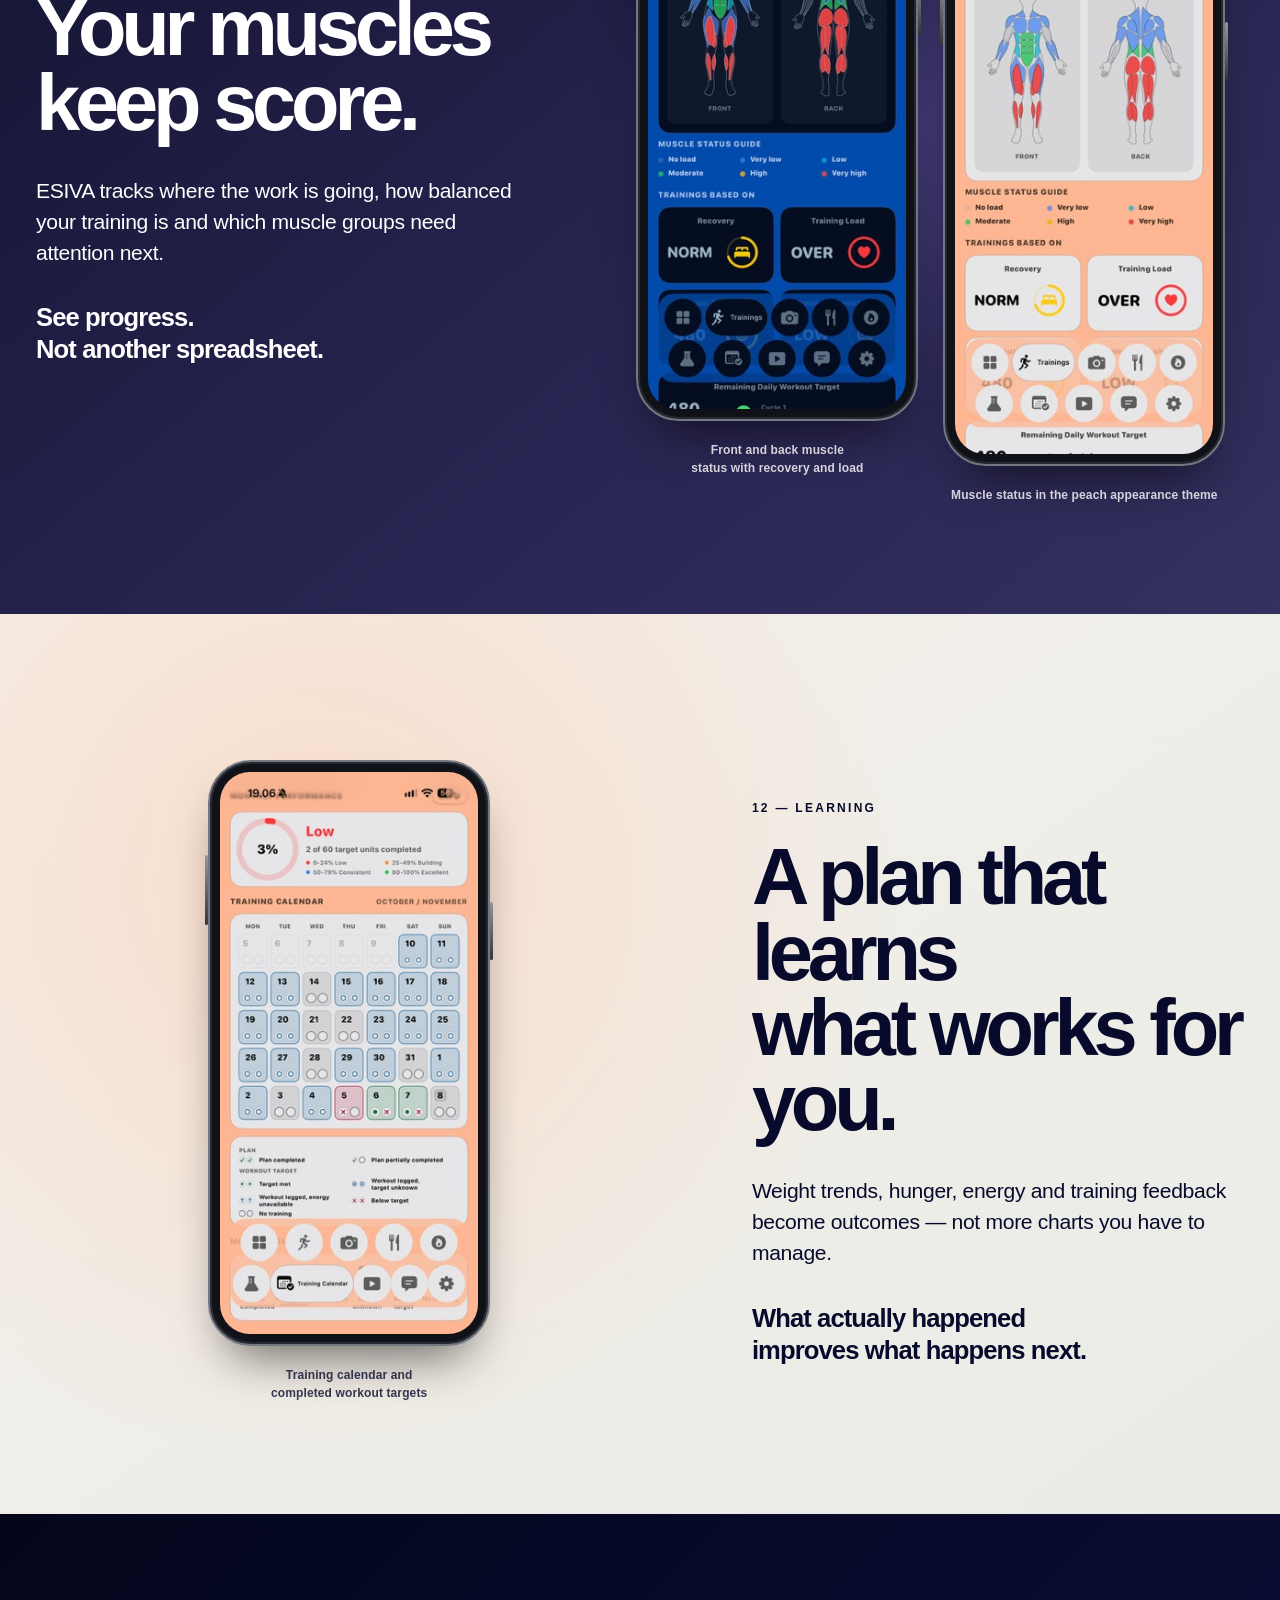
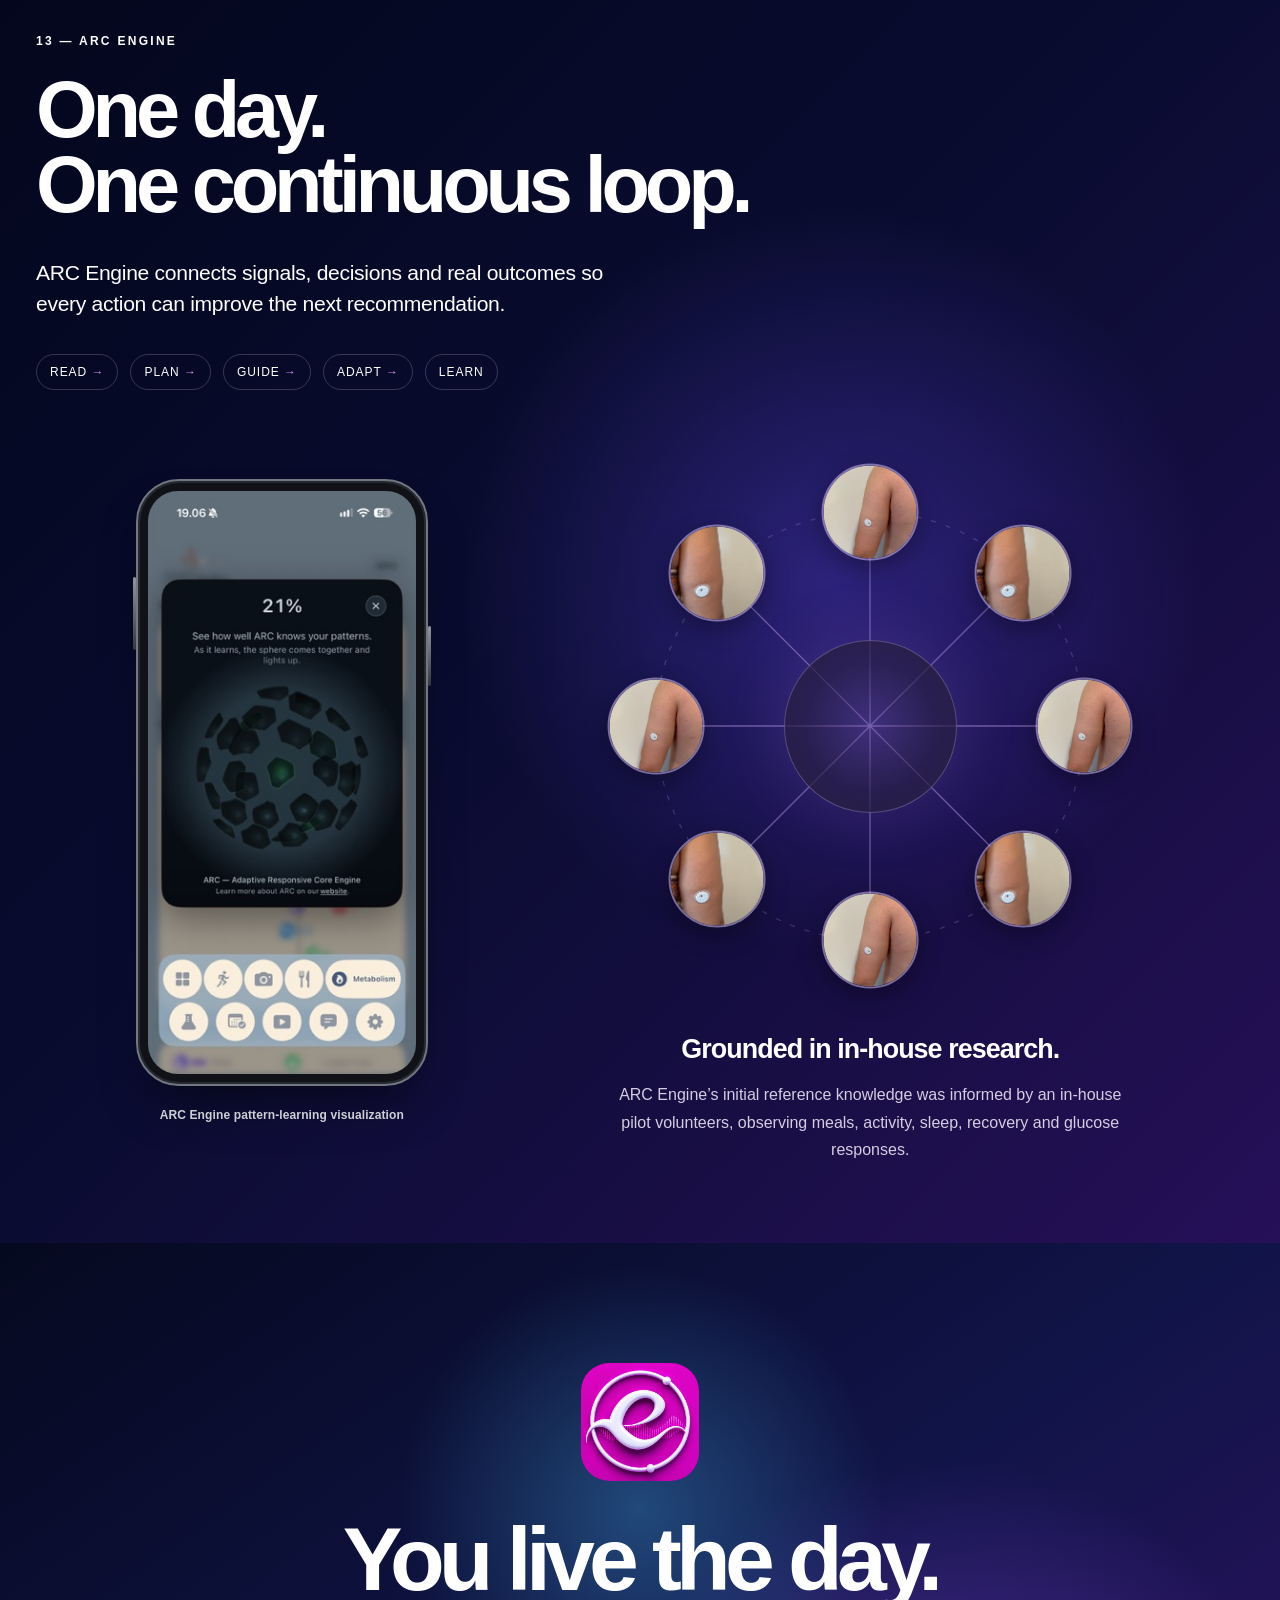
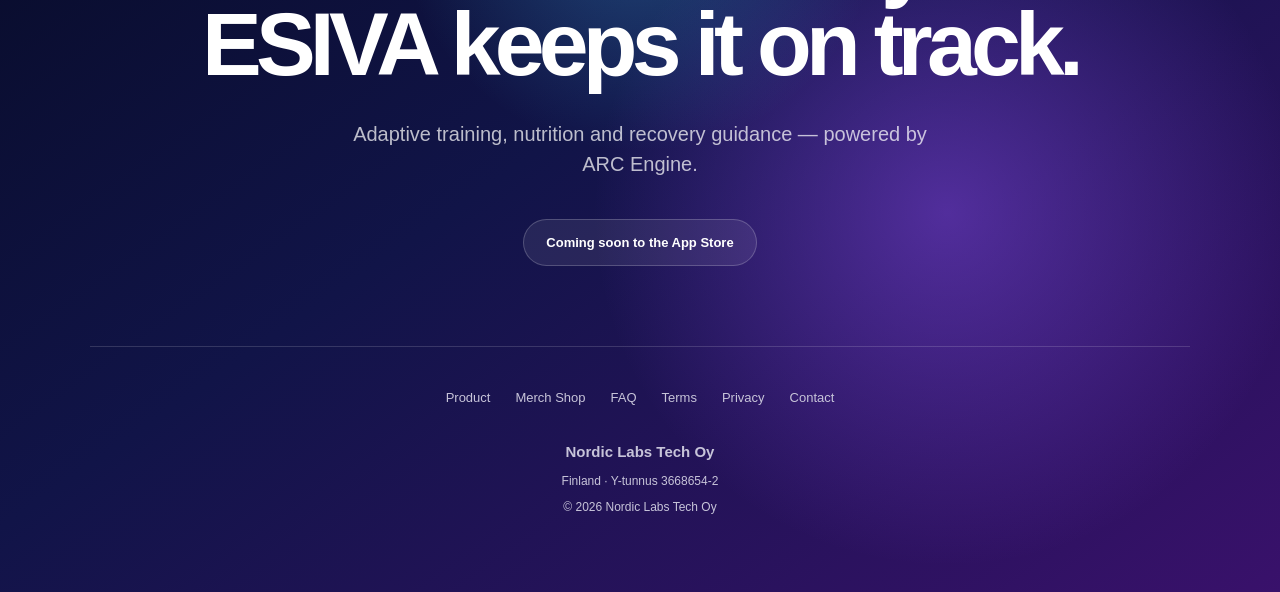
==== commit f88aed82: "Add ARC Engine in-house research composition" ====
--- a/index.html
+++ b/index.html
@@ -17,6 +17,7 @@
   <link rel="stylesheet" href="/assets/css/app-showcase.css?v=20261108-music-journey">
   <link rel="stylesheet" href="/assets/css/site-chrome.css?v=20261108-company">
   <link rel="stylesheet" href="/assets/css/product-overview.css?v=20261109-journey-20261108-visual-story">
+  <link rel="stylesheet" href="/assets/css/arc-research.css?v=20261110">
 </head>
 
 <body>
@@ -314,7 +315,30 @@
       </p><ol class="arc-steps" aria-label="ARC adaptive cycle"><li>Read</li><li>Plan</li><li>Guide</li><li>Adapt</li><li>Learn</li></ol>
     </div>
 
-<div class="visual app-gallery" role="region" aria-label="ARC Engine in the app" tabindex="0"><figure class="app-device phone-frame"><div class="device-body"><img src="/assets/images/app/arc-progress.jpeg" alt="ARC Engine pattern-learning visualization" width="281" height="612" loading="lazy" decoding="async"></div><figcaption>ARC Engine pattern-learning visualization</figcaption></figure></div>
+    <div class="arc-visuals">
+      <div class="visual app-gallery" role="region" aria-label="ARC Engine in the app" tabindex="0"><figure class="app-device phone-frame"><div class="device-body"><img src="/assets/images/app/arc-progress.jpeg" alt="ARC Engine pattern-learning visualization" width="281" height="612" loading="lazy" decoding="async"></div><figcaption>ARC Engine pattern-learning visualization</figcaption></figure></div>
+      <figure class="arc-research" aria-labelledby="arc-research-title">
+        <div class="arc-research-orbit" role="img" aria-label="ARC Engine core connected to repeated photographs of the in-house pilot volunteers wearing glucose sensors">
+          <svg class="arc-research-rays" viewBox="0 0 100 100" aria-hidden="true">
+            <circle cx="50" cy="50" r="42"/>
+            <path d="M50 50V8 M50 50L80 20 M50 50H92 M50 50L80 80 M50 50V92 M50 50L20 80 M50 50H8 M50 50L20 20"/>
+          </svg>
+          <div class="arc-research-core"><img src="/assets/images/research/arc-engine-logo.png" alt="" width="240" height="240" loading="lazy" decoding="async"></div>
+          <img class="arc-volunteer" style="--x:50%;--y:8%" src="/assets/images/research/tester-01.jpeg" alt="" width="120" height="120" loading="lazy" decoding="async">
+          <img class="arc-volunteer" style="--x:80%;--y:20%" src="/assets/images/research/tester-02.jpeg" alt="" width="120" height="120" loading="lazy" decoding="async">
+          <img class="arc-volunteer" style="--x:92%;--y:50%" src="/assets/images/research/tester-01.jpeg" alt="" width="120" height="120" loading="lazy" decoding="async">
+          <img class="arc-volunteer" style="--x:80%;--y:80%" src="/assets/images/research/tester-02.jpeg" alt="" width="120" height="120" loading="lazy" decoding="async">
+          <img class="arc-volunteer" style="--x:50%;--y:92%" src="/assets/images/research/tester-01.jpeg" alt="" width="120" height="120" loading="lazy" decoding="async">
+          <img class="arc-volunteer" style="--x:20%;--y:80%" src="/assets/images/research/tester-02.jpeg" alt="" width="120" height="120" loading="lazy" decoding="async">
+          <img class="arc-volunteer" style="--x:8%;--y:50%" src="/assets/images/research/tester-01.jpeg" alt="" width="120" height="120" loading="lazy" decoding="async">
+          <img class="arc-volunteer" style="--x:20%;--y:20%" src="/assets/images/research/tester-02.jpeg" alt="" width="120" height="120" loading="lazy" decoding="async">
+        </div>
+        <figcaption>
+          <strong id="arc-research-title">Grounded in in-house research.</strong>
+          <p>ARC Engine’s initial reference knowledge was informed by an in-house pilot volunteers, observing meals, activity, sleep, recovery and glucose responses.</p>
+        </figcaption>
+      </figure>
+    </div>
   </div>
 </section>
 
--- a/assets/css/arc-research.css
+++ b/assets/css/arc-research.css
@@ -0,0 +1,20 @@
+/* In-house research beside the existing ARC application screenshot. */
+.section-arc .story-layout { grid-template-columns: minmax(0, 1fr); gap: 56px; }
+.section-arc .arc-copy { max-width: 850px; }
+.arc-visuals { display: grid; grid-template-columns: minmax(0, .75fr) minmax(0, 1.25fr); align-items: center; gap: clamp(36px, 6vw, 100px); width: 100%; max-width: 1100px; margin-inline: auto; }
+.arc-research { min-width: 0; margin: 0; }
+.arc-research-orbit { position: relative; width: 90%; max-width: 510px; aspect-ratio: 1; margin: 25px auto 52px; isolation: isolate; }
+.arc-research-rays { position: absolute; inset: 0; width: 100%; height: 100%; fill: none; stroke: #b99be7; stroke-width: .25; opacity: .5; }
+.arc-research-rays circle { stroke-dasharray: 1 2; opacity: .5; }
+.arc-research-core { position: absolute; inset: 33%; display: grid; place-items: center; border: 1px solid #d6bcff50; border-radius: 50%; background: radial-gradient(circle, #9271ca40, #17122d); box-shadow: 0 0 65px #a37ae530, inset 0 0 28px #b790ed15; }
+.arc-research-core img { display: block; width: 79%; height: 79%; object-fit: contain; }
+.arc-volunteer { position: absolute; left: var(--x); top: var(--y); transform: translate(-50%, -50%); width: 19%; height: 19%; border-radius: 50%; object-fit: cover; object-position: 50% 68%; border: 2px solid #dbcaef80; box-shadow: 0 8px 24px #0005; }
+.arc-research figcaption { max-width: 530px; margin-inline: auto; text-align: center; }
+.arc-research figcaption strong { display: block; font-size: clamp(22px, 2.1vw, 30px); font-weight: 600; letter-spacing: -.035em; line-height: 1.2; }
+.arc-research figcaption p { margin: 16px 0 0; font-size: 16px; line-height: 1.7; color: #d5cde2; }
+@media (max-width: 740px) {
+  .arc-visuals { grid-template-columns: minmax(0, 1fr); gap: 40px; }
+  .arc-research { width: 100%; max-width: 550px; margin-inline: auto; }
+  .arc-research-orbit { margin-bottom: 40px; }
+  .arc-research figcaption { padding-inline: 8px; }
+}
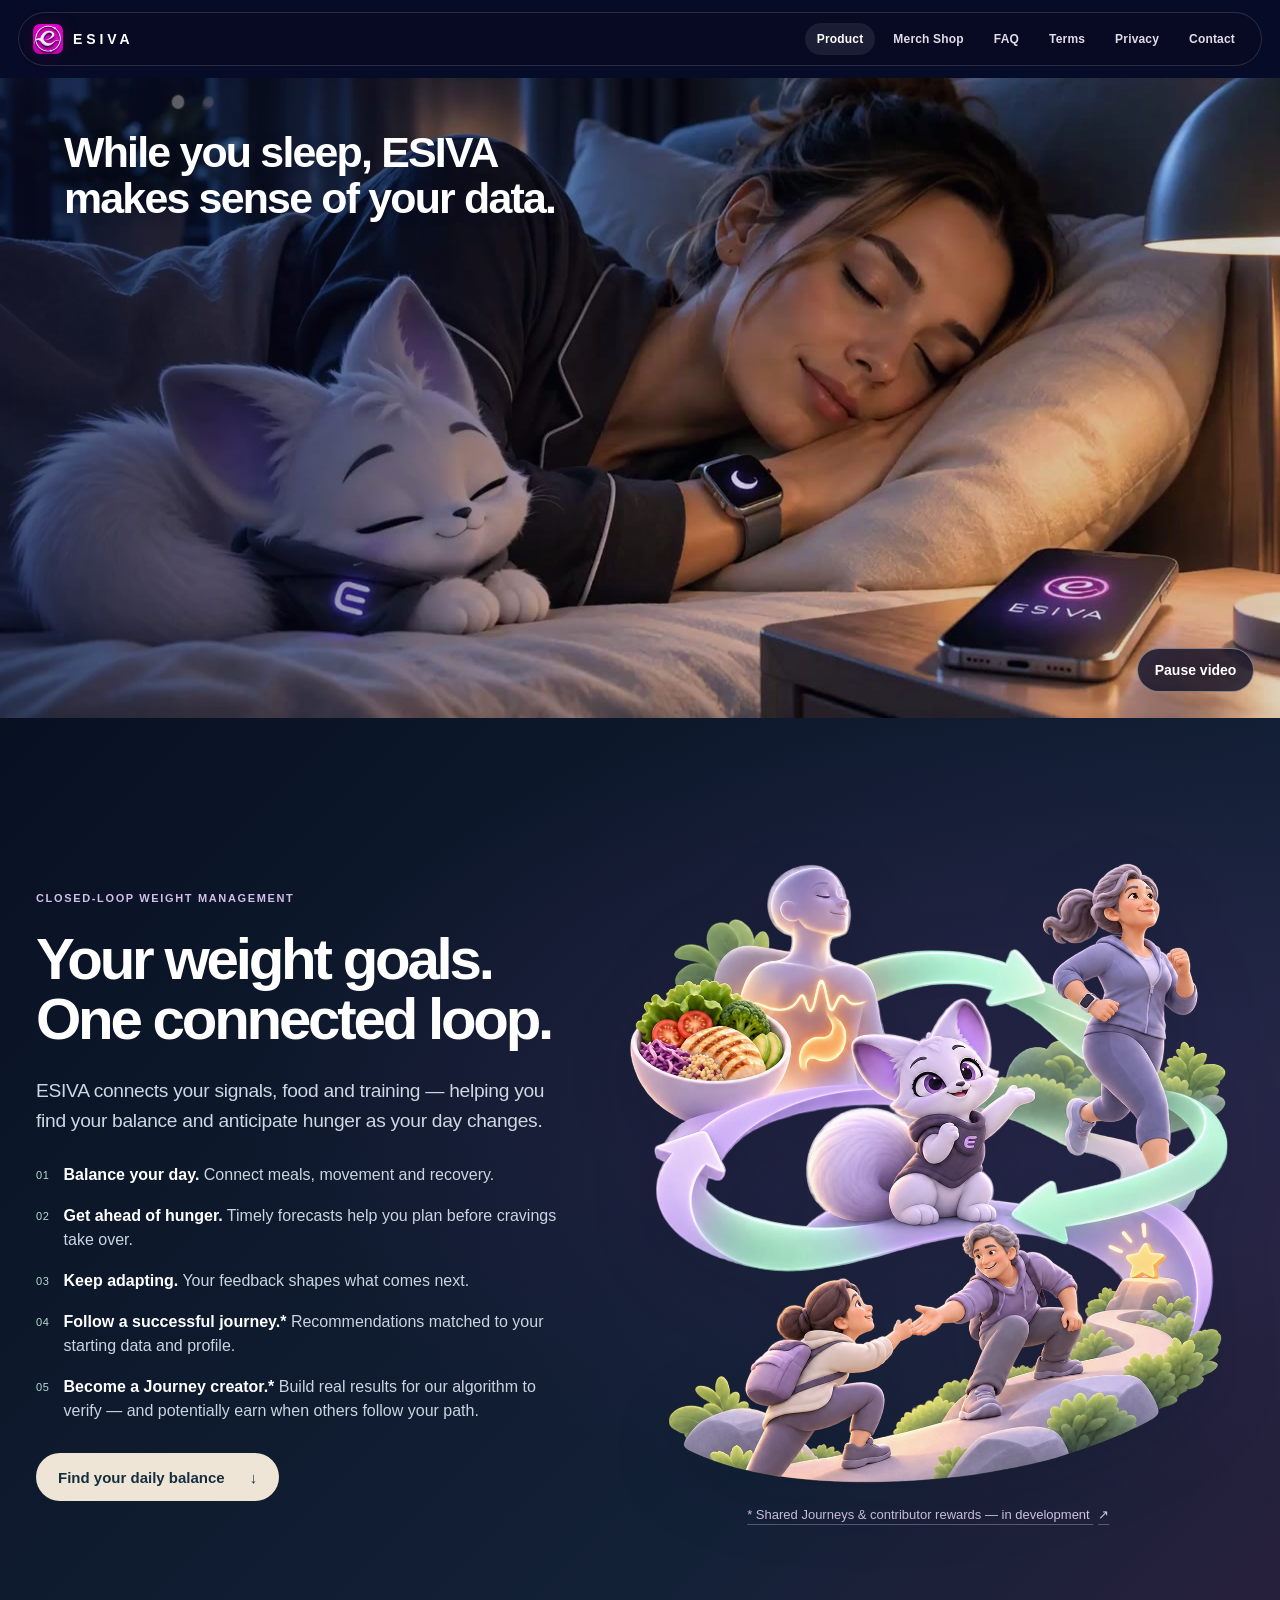
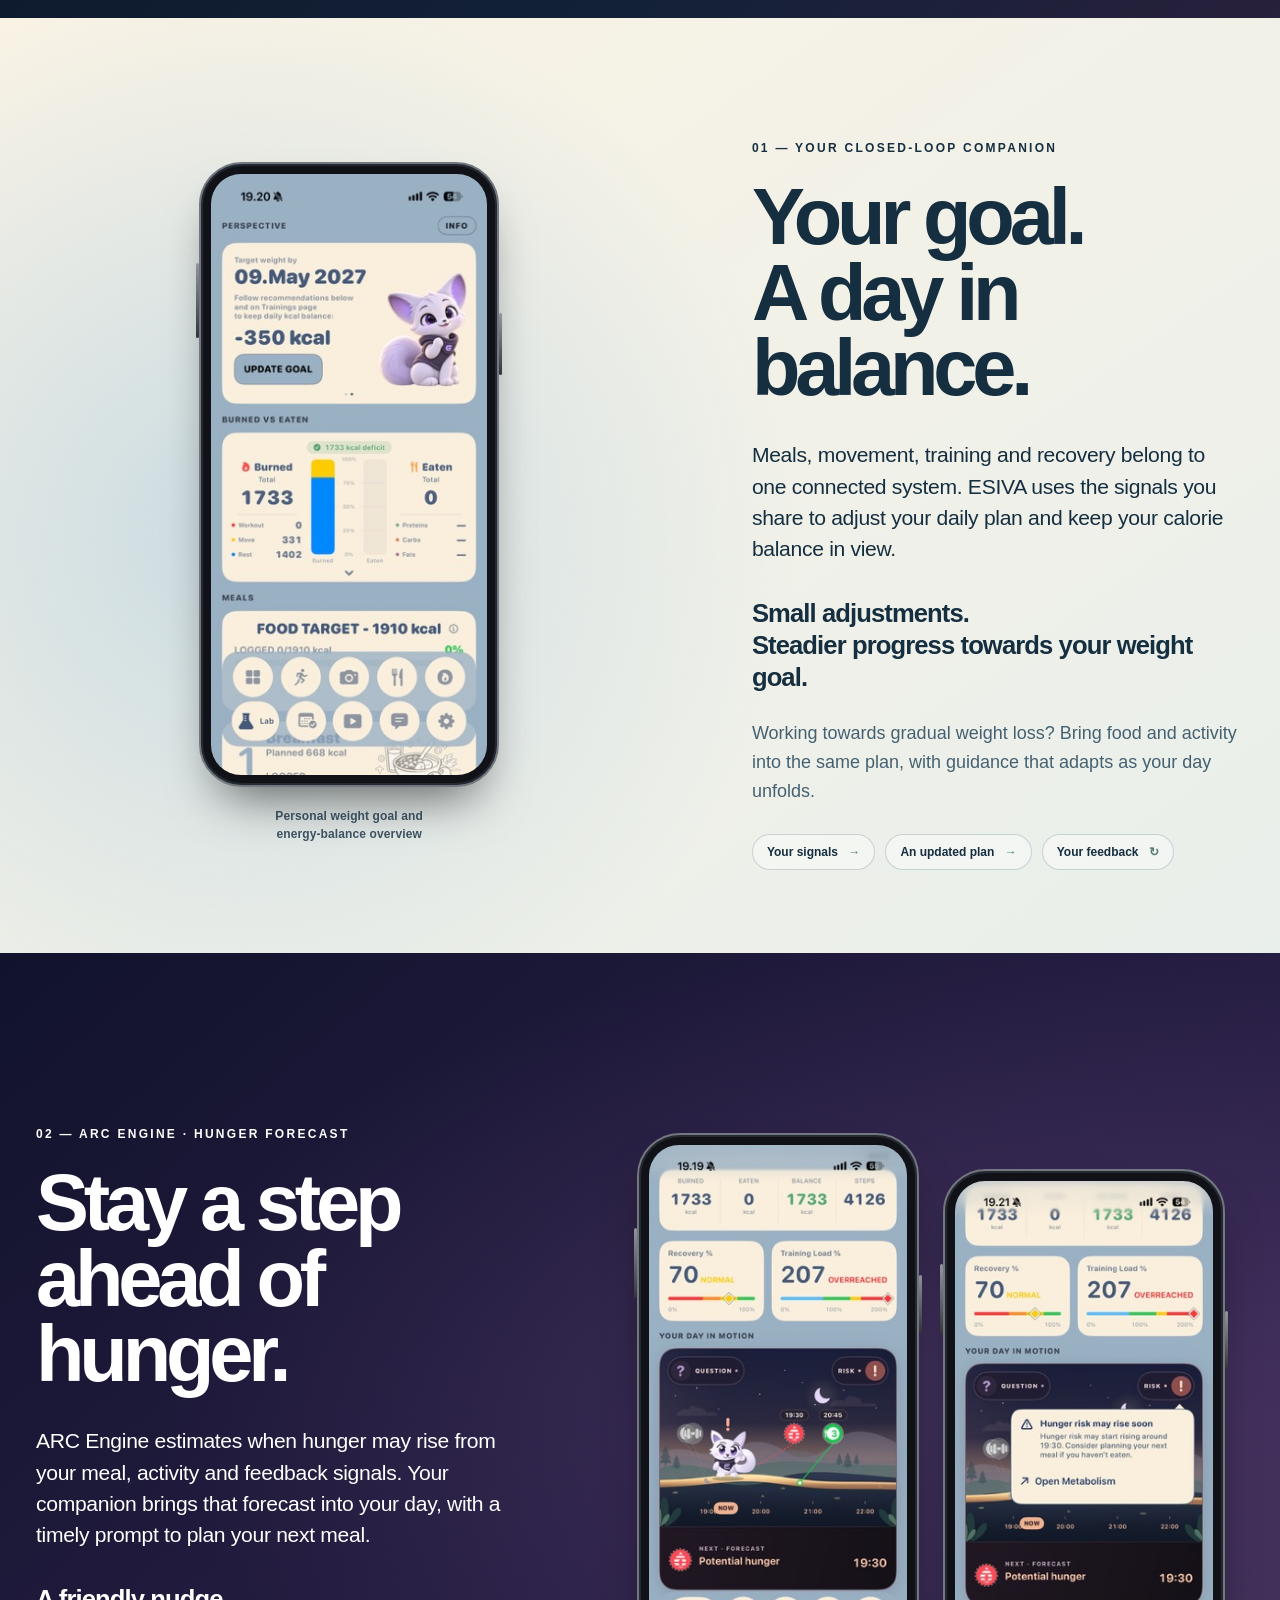
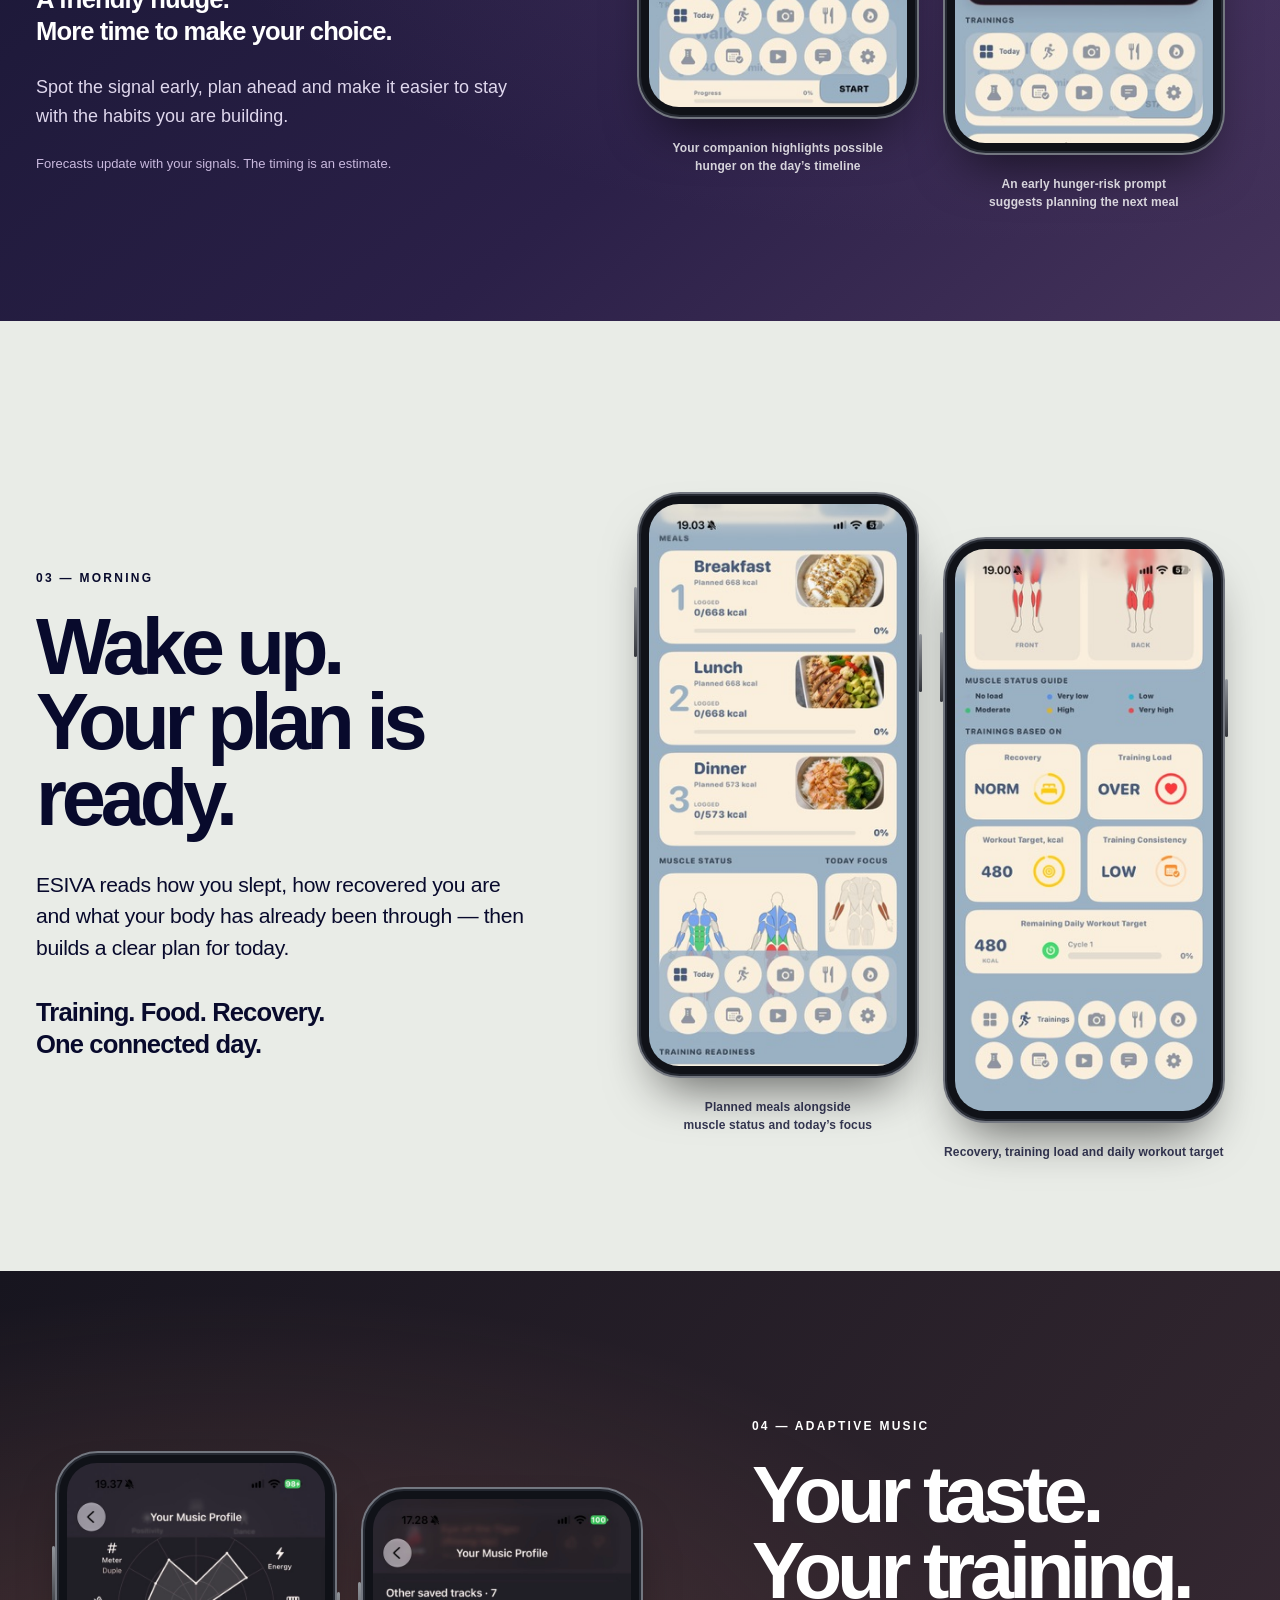
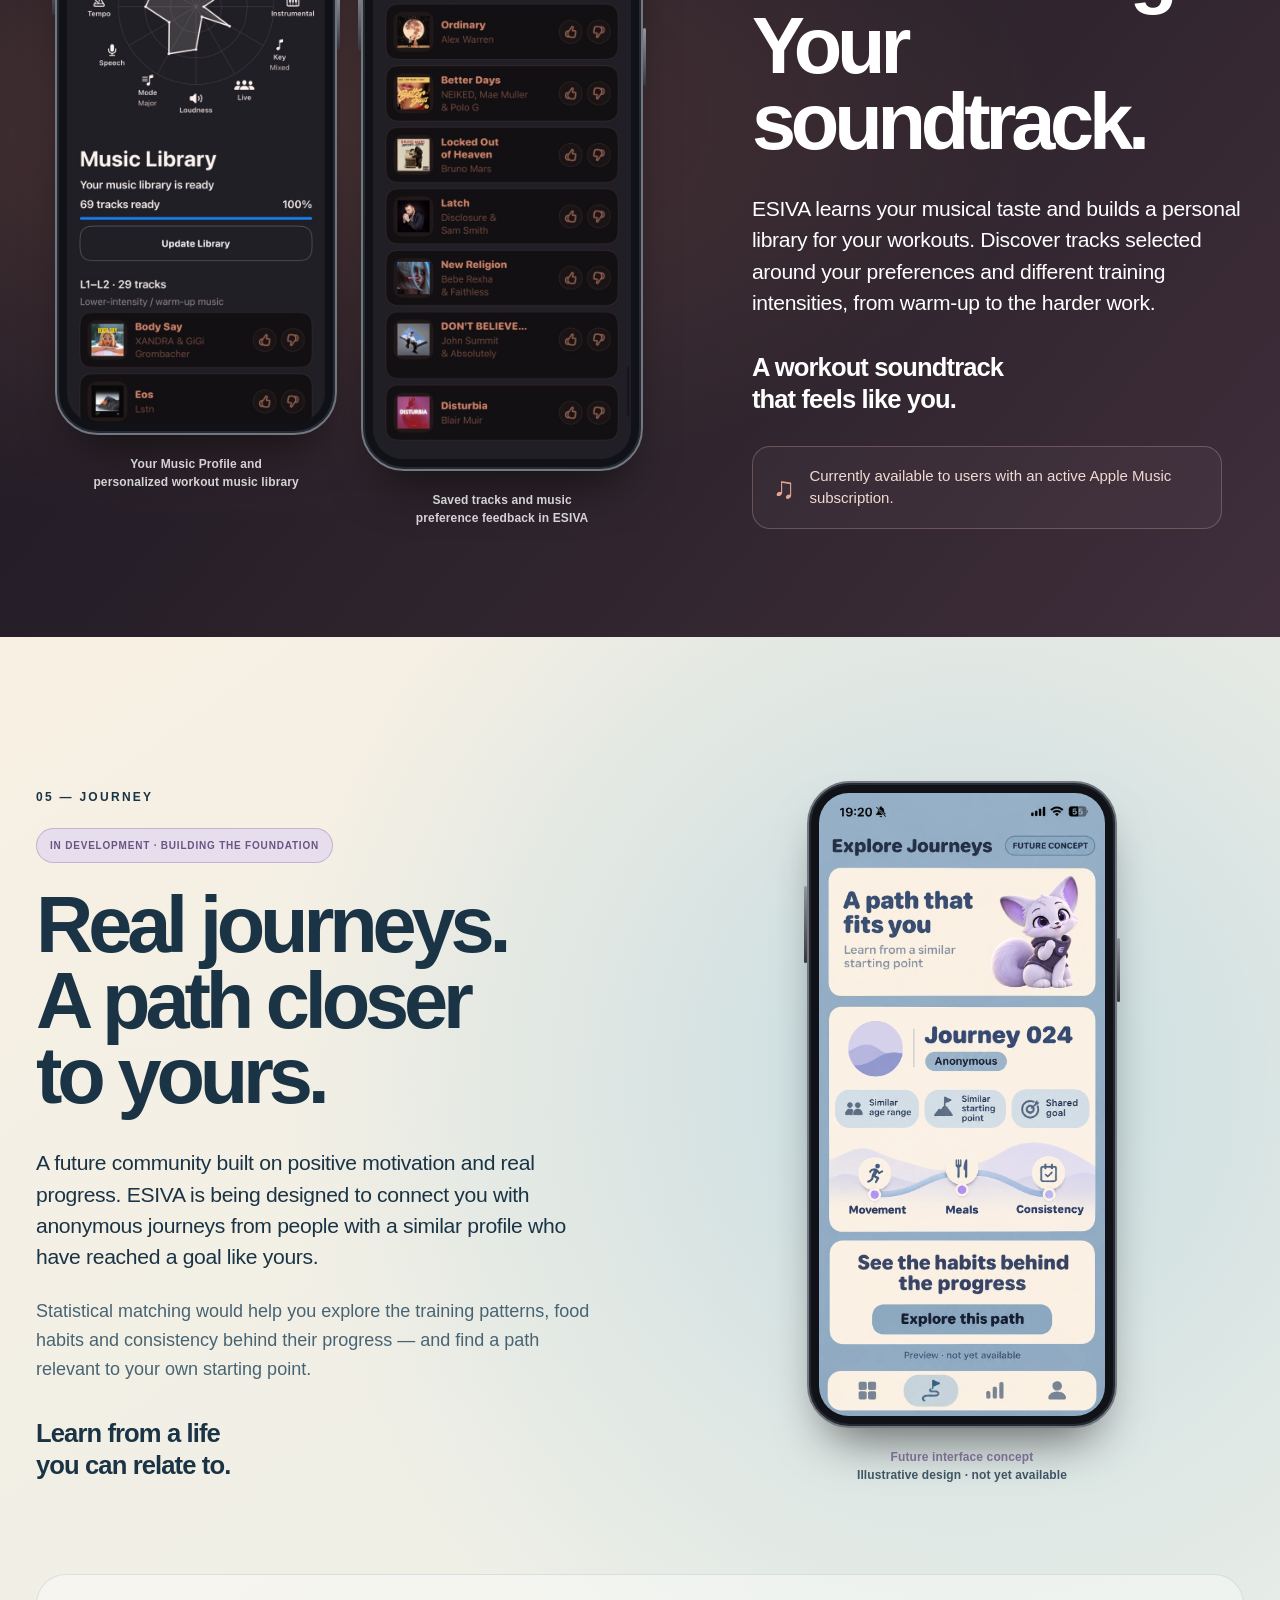
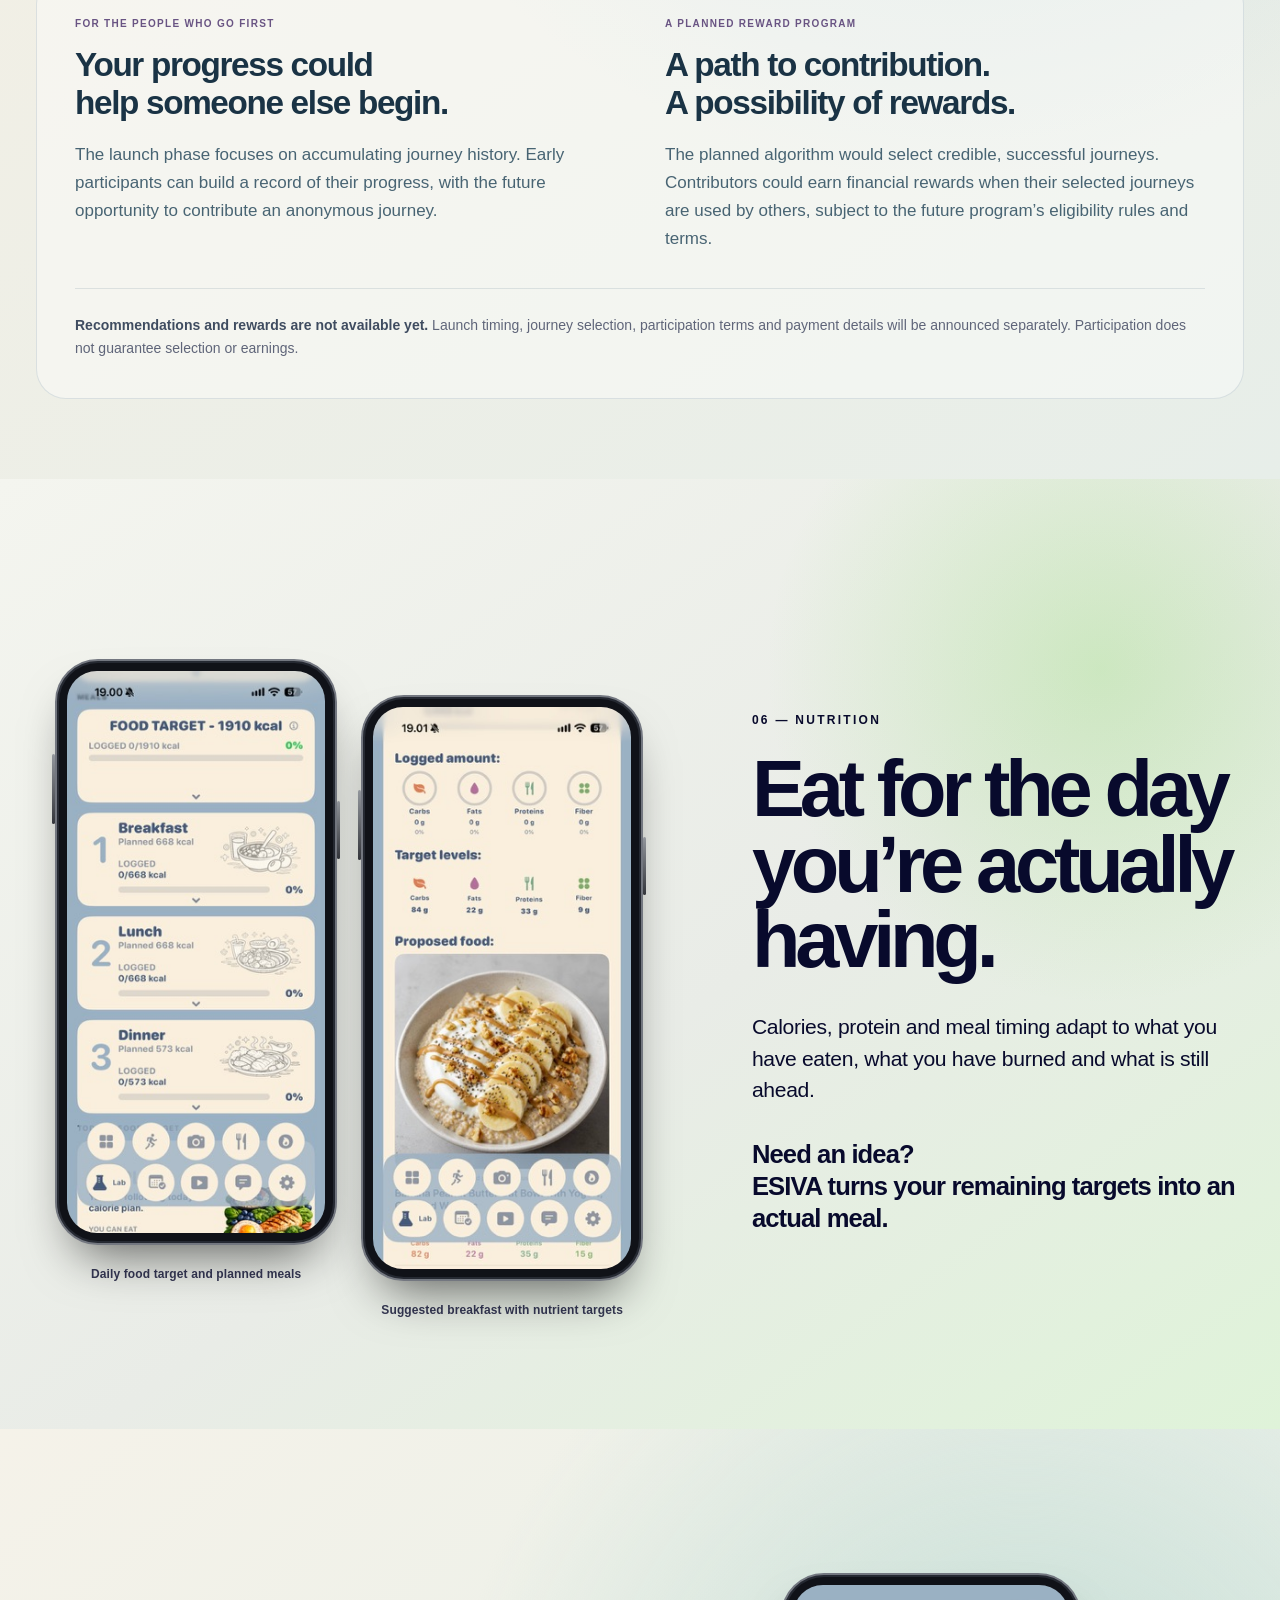
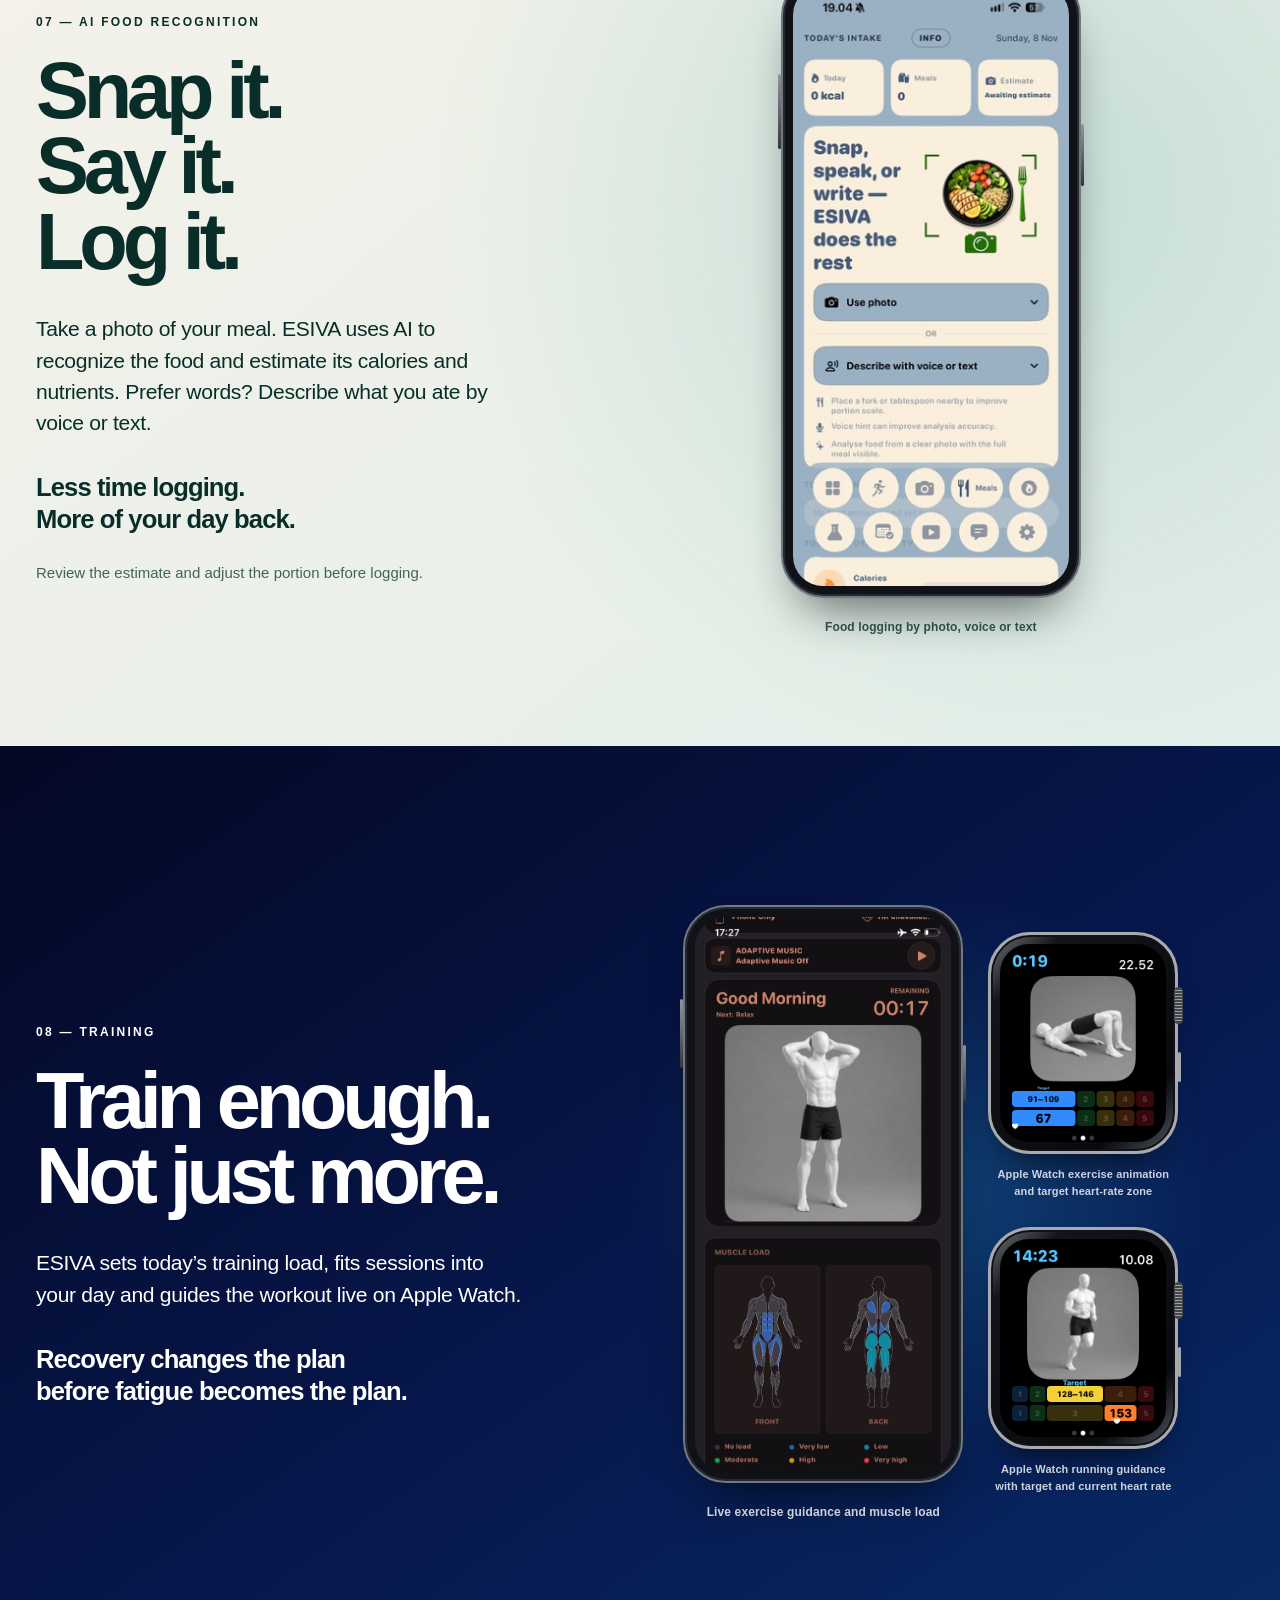
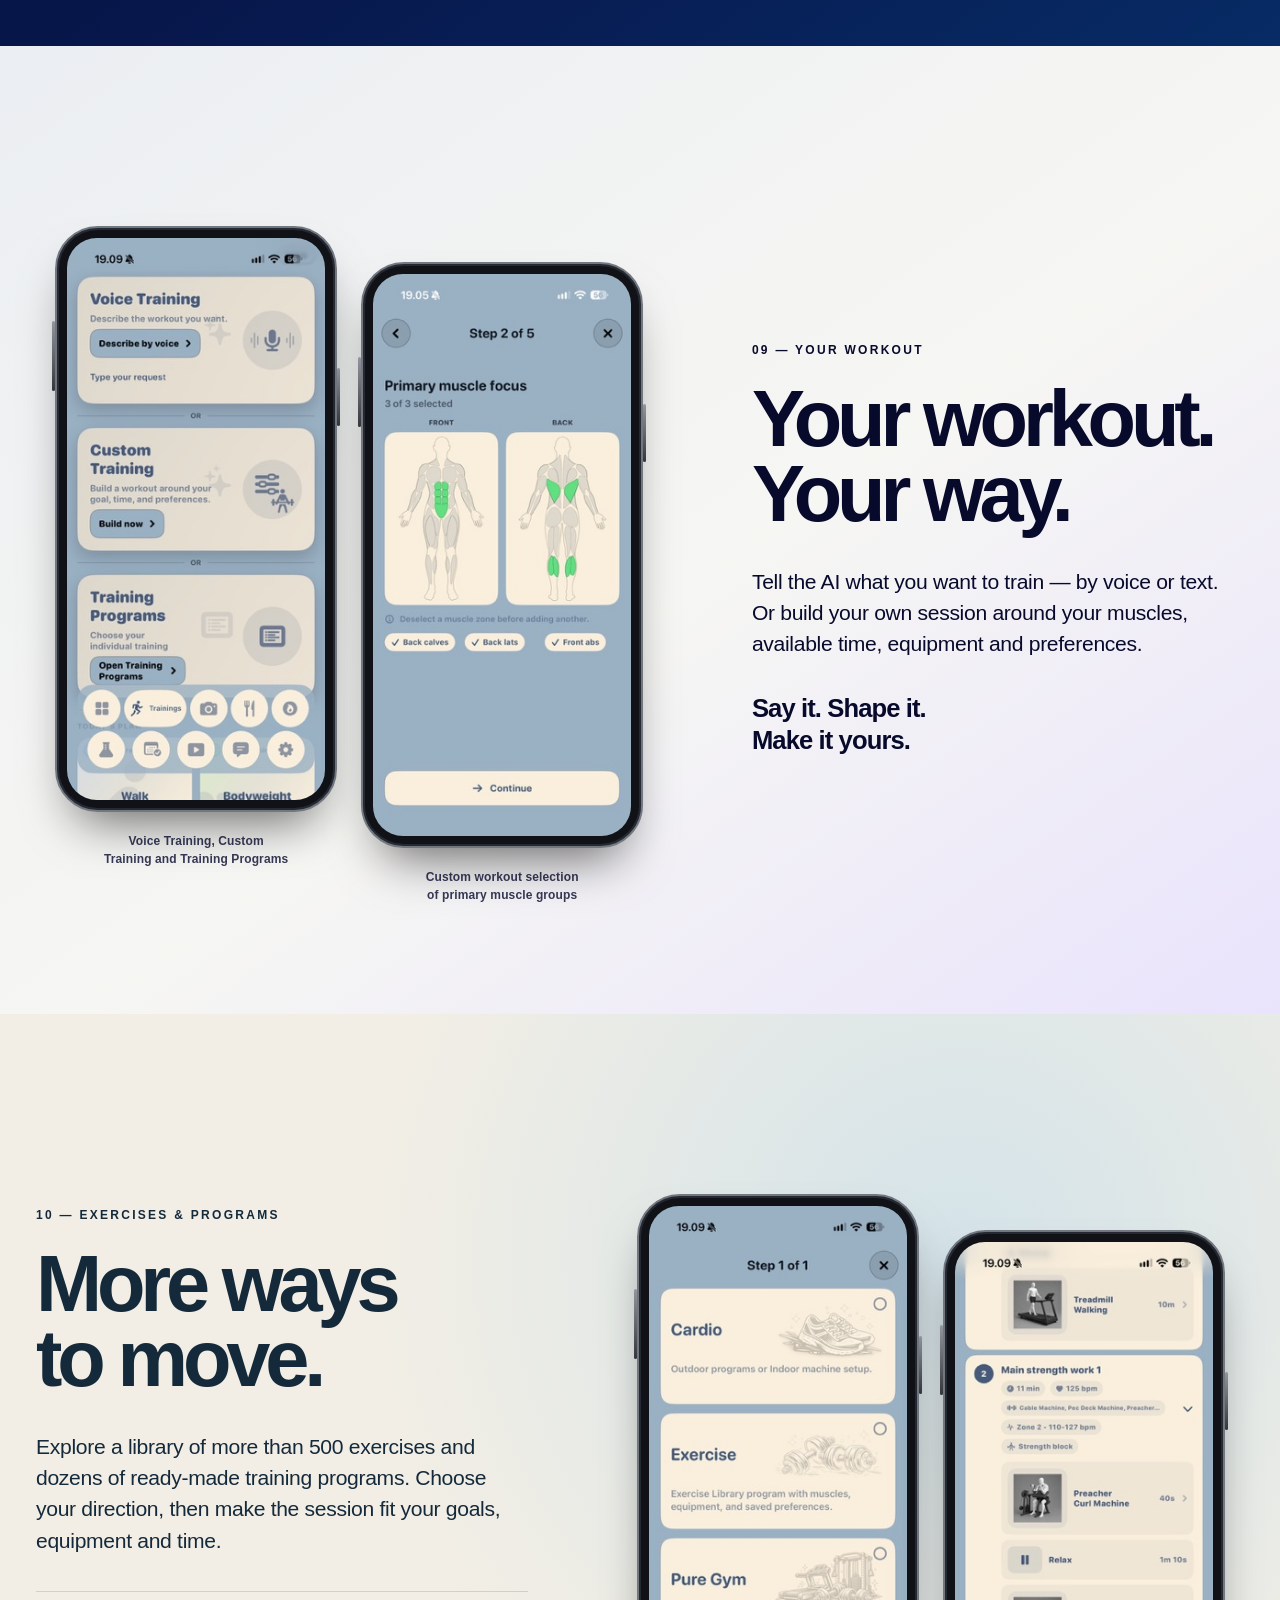
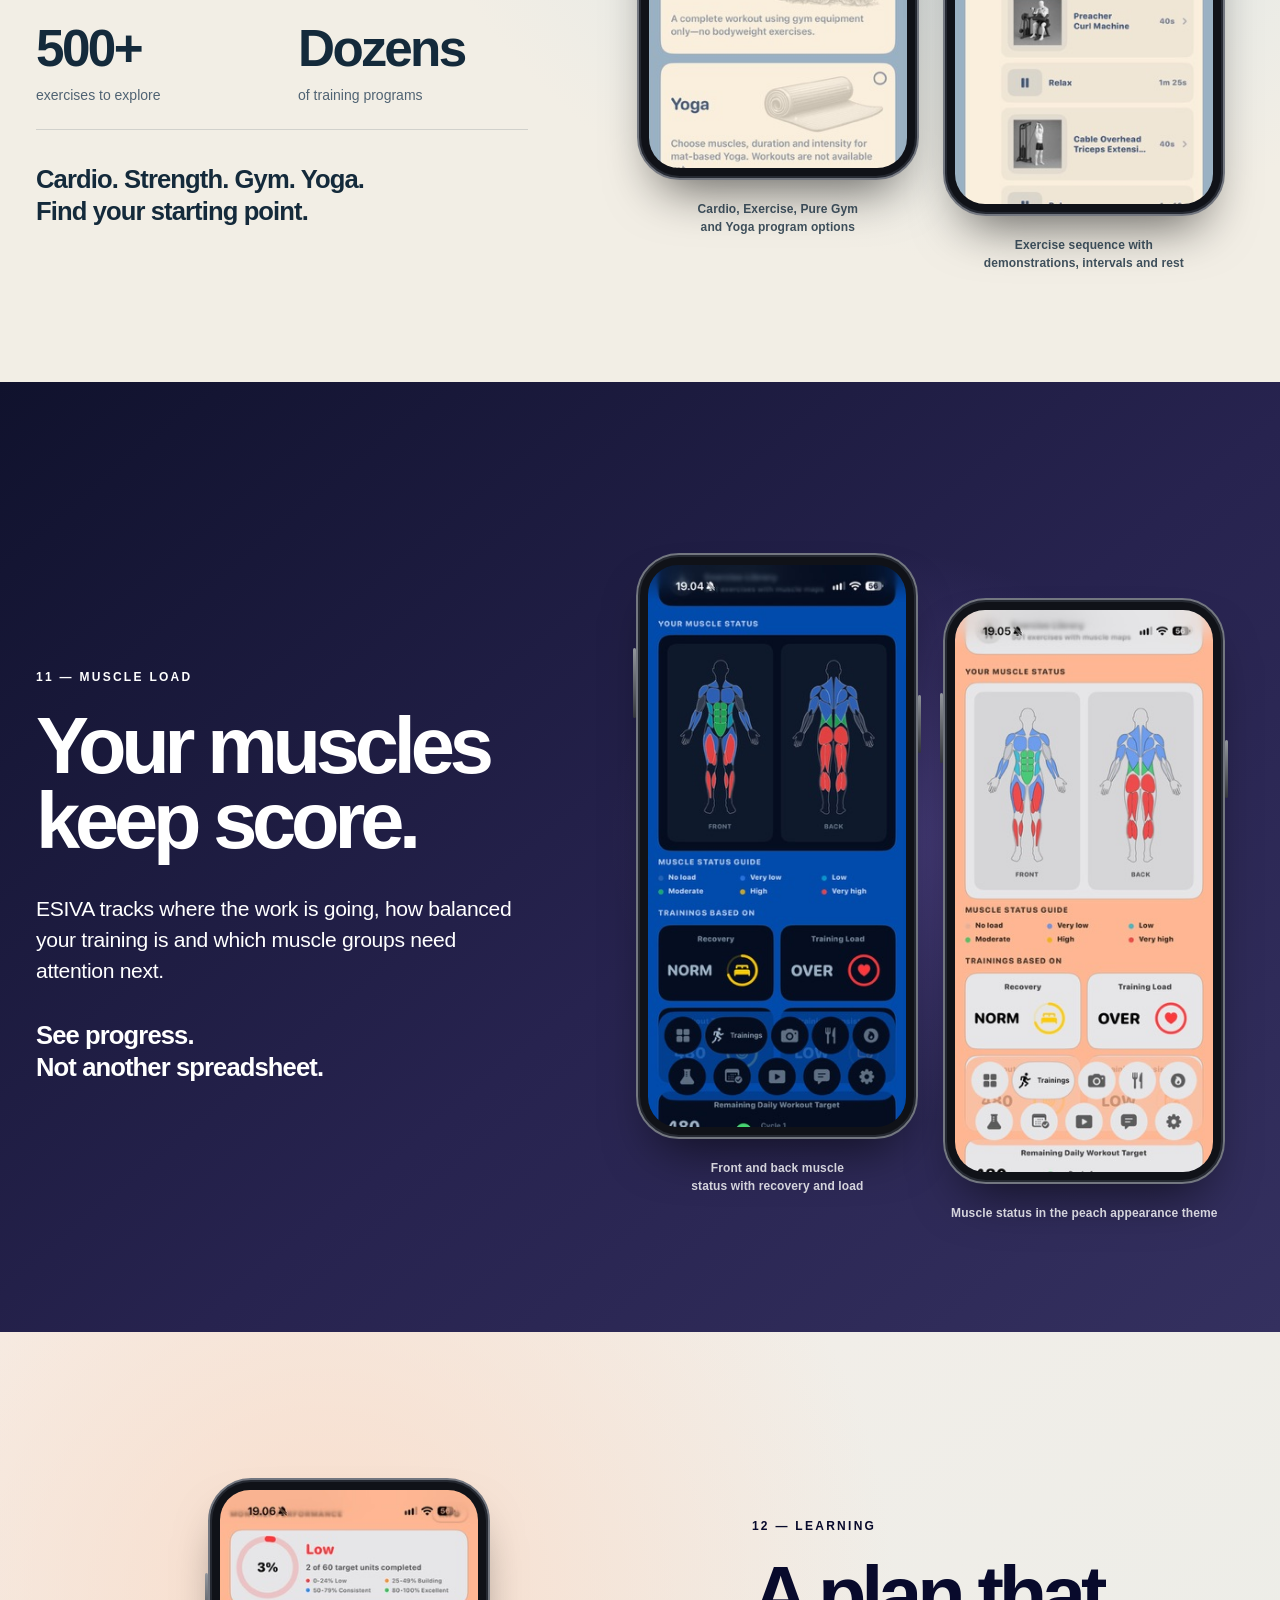
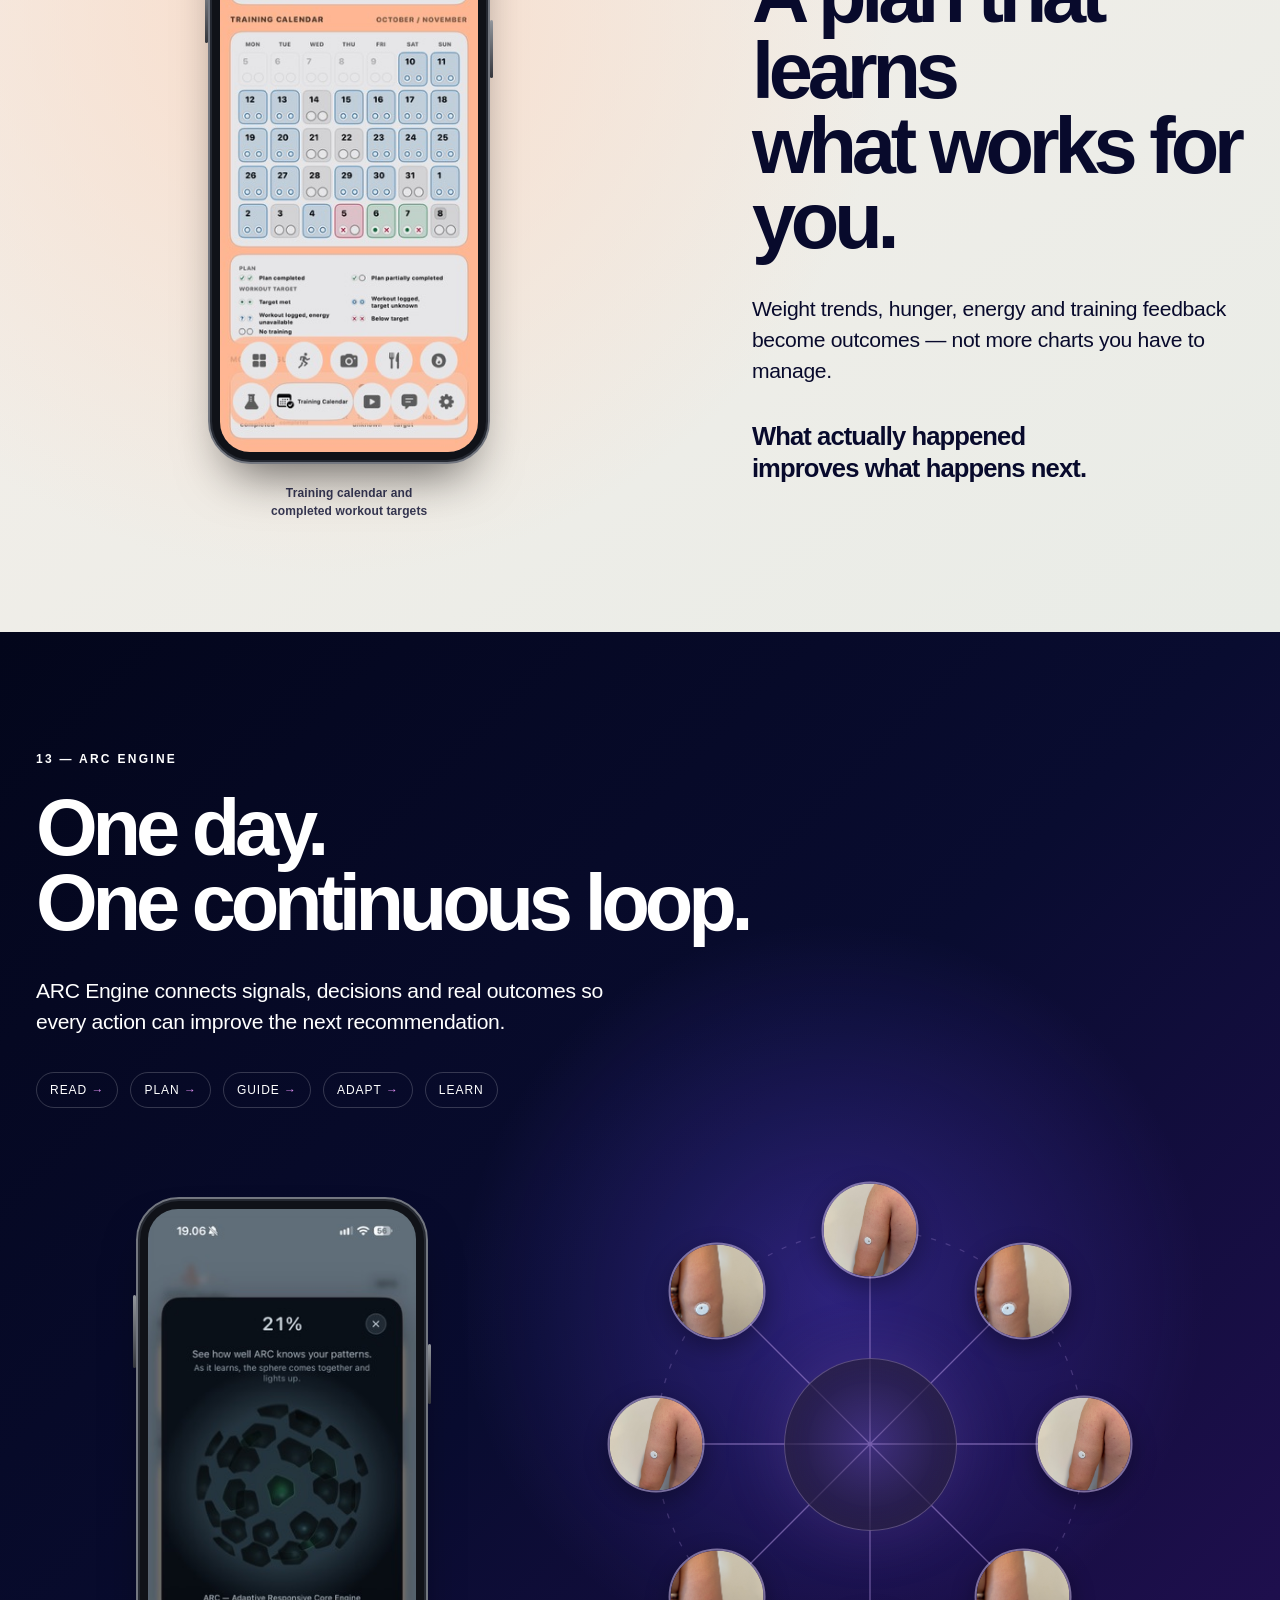
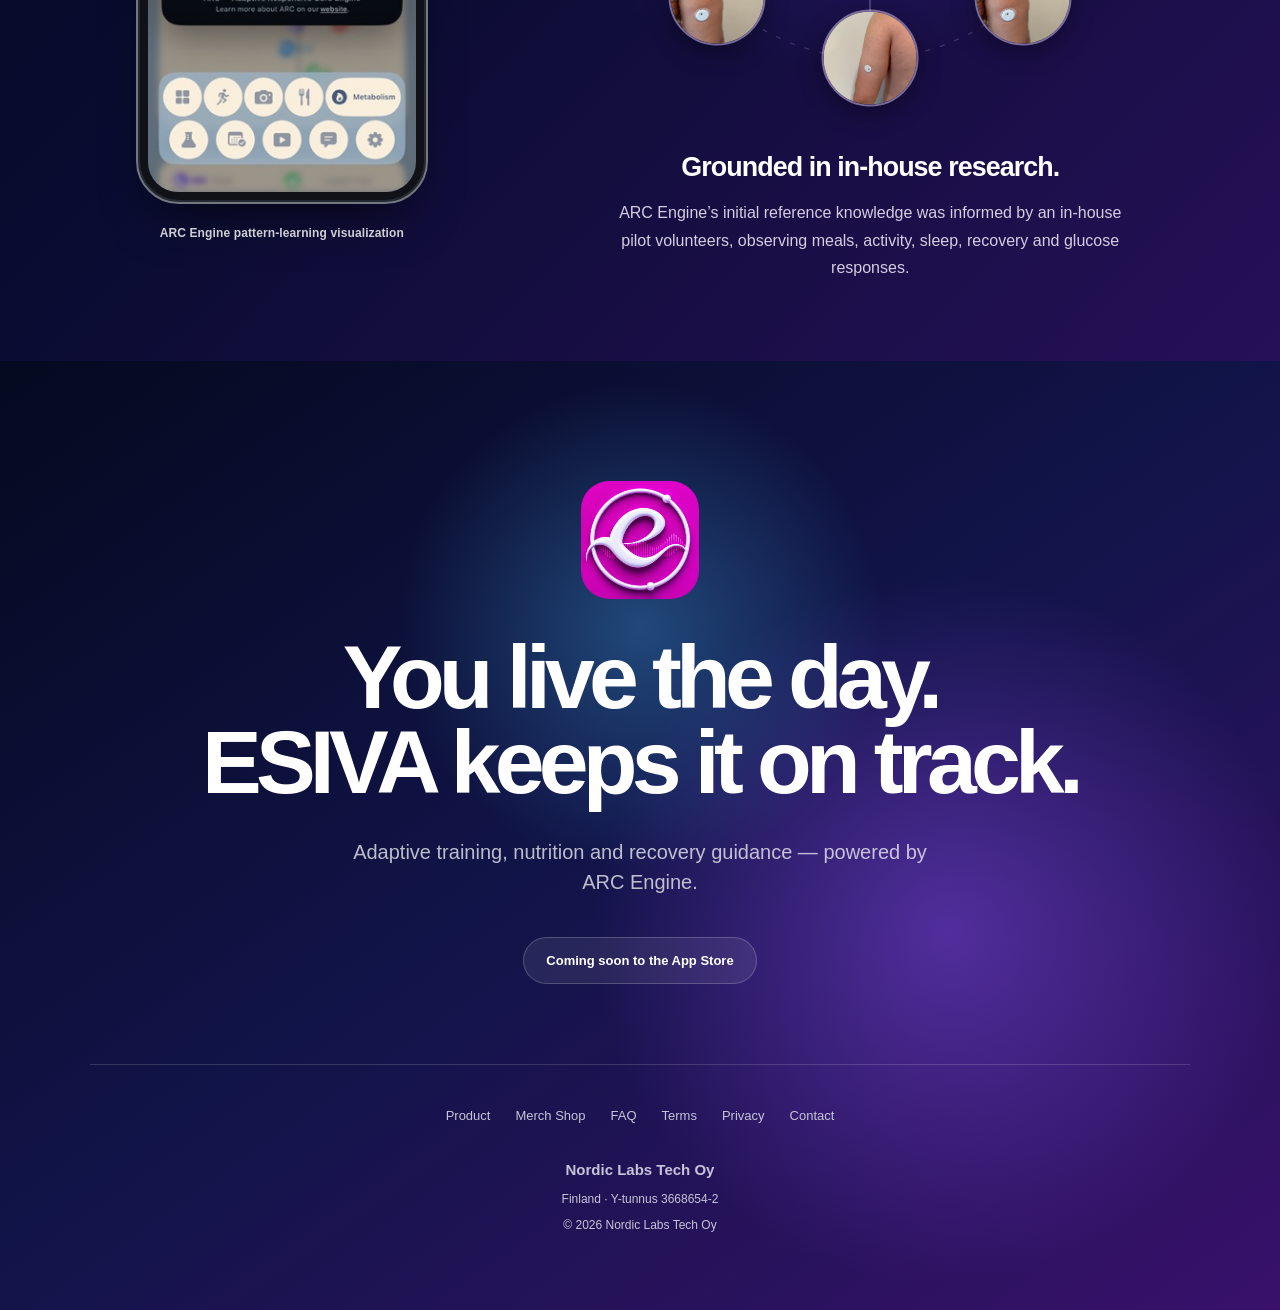
==== commit 63bdebd5: "Open the ESIVA homepage with a looping day-in-the-life film" ====
--- a/index.html
+++ b/index.html
@@ -18,9 +18,11 @@
   <link rel="stylesheet" href="/assets/css/site-chrome.css?v=20261108-company">
   <link rel="stylesheet" href="/assets/css/product-overview.css?v=20261109-journey-20261108-visual-story">
   <link rel="stylesheet" href="/assets/css/arc-research.css?v=20261110">
+  <link rel="stylesheet" href="/assets/css/day-film.css">
+  <script defer src="/assets/js/day-film.js"></script>
 </head>
 
-<body>
+<body class="product-film-page">
 
 <header class="site-header">
   <a class="brand" href="/?v=20261108-nav" aria-label="ESIVA home">
@@ -39,6 +41,25 @@
 
 
 <main>
+  <section class="day-film" aria-label="A day with ESIVA">
+    <video muted playsinline loop preload="none" poster="/assets/media/day-film/day-poster.jpg" aria-hidden="true">
+      <source media="(max-width: 620px)" src="/assets/media/day-film/day-480.mp4" type="video/mp4">
+      <source src="/assets/media/day-film/day-720.mp4" type="video/mp4">
+    </video>
+    <div class="day-film-copy">
+      <p data-start="0">While you sleep, ESIVA makes sense of your data.</p>
+      <p data-start="10" hidden>Wake up to a plan for your day.</p>
+      <p data-start="15" hidden>Recipes picked for you. Breakfast is sorted.</p>
+      <p data-start="25" hidden>Snap your meal. Log estimated protein, fat and carbs.</p>
+      <p data-start="30" hidden>What’s the workout? ESIVA has it ready.</p>
+      <p data-start="35" hidden>Today’s workout fits your energy and recovery.</p>
+      <p data-start="48" hidden>Follow each move on your phone or watch.</p>
+      <p data-start="54" hidden>See how your day adds up. Check your calorie balance.</p>
+      <p data-start="59" hidden>Save calories in your Calorie Bank for another day.</p>
+      <p data-start="64" hidden>Sleep well. ESIVA is already planning tomorrow.</p>
+    </div>
+    <button type="button" class="day-film-toggle" hidden>Play video</button>
+  </section>
 
 <section class="hero section-dark overview-hero" id="top">
   <div class="section-inner overview-layout">
--- a/assets/css/day-film.css
+++ b/assets/css/day-film.css
@@ -0,0 +1,65 @@
+.product-film-page > .site-header {
+  position: sticky;
+  left: auto;
+  transform: none;
+  margin: 12px auto;
+  top: 12px;
+}
+
+.day-film {
+  isolation: isolate;
+  width: 100%;
+  aspect-ratio: 2 / 1;
+  max-height: 76svh;
+  color: #fff;
+  background: #10132d url("/assets/media/day-film/day-poster.jpg") center / cover;
+}
+.day-film video, .day-film::after {
+  position: absolute;
+  inset: 0;
+  width: 100%;
+  height: 100%;
+}
+.day-film video { object-fit: cover; object-position: center; }
+.day-film::after {
+  content: "";
+  pointer-events: none;
+  background: linear-gradient(120deg, rgba(8, 10, 34, .72), transparent 57%), rgba(10, 12, 41, .13);
+}
+.day-film-copy {
+  position: absolute;
+  z-index: 1;
+  inset: clamp(20px, 4vw, 64px) auto auto max(5%, calc((100% - 1370px) / 2));
+  width: min(46%, 630px);
+}
+.day-film-copy p {
+  margin: 0;
+  font-size: clamp(24px, 3.35vw, 57px);
+  font-weight: 650;
+  line-height: 1.08;
+  letter-spacing: -.042em;
+  text-wrap: balance;
+  text-shadow: 0 2px 12px #12142a7a;
+}
+.day-film-toggle {
+  position: absolute;
+  z-index: 1;
+  right: clamp(12px, 2vw, 32px);
+  bottom: clamp(12px, 2vw, 26px);
+  min-height: 44px;
+  padding: 0 17px;
+  border: 1px solid #ffffff68;
+  border-radius: 24px;
+  background: #101126cf;
+  color: #fff;
+  font-weight: 600;
+  font-family: inherit;
+  font-size: 14px;
+  cursor: pointer;
+}
+.day-film-toggle:focus-visible { outline: 3px solid white; outline-offset: 3px; }
+@media (max-width: 620px) {
+  .day-film { aspect-ratio: 4 / 3; }
+  .day-film-copy { left: 4.5%; top: 6%; width: 62%; }
+  .day-film-copy p { font-size: clamp(20px, 5.25vw, 30px); }
+}
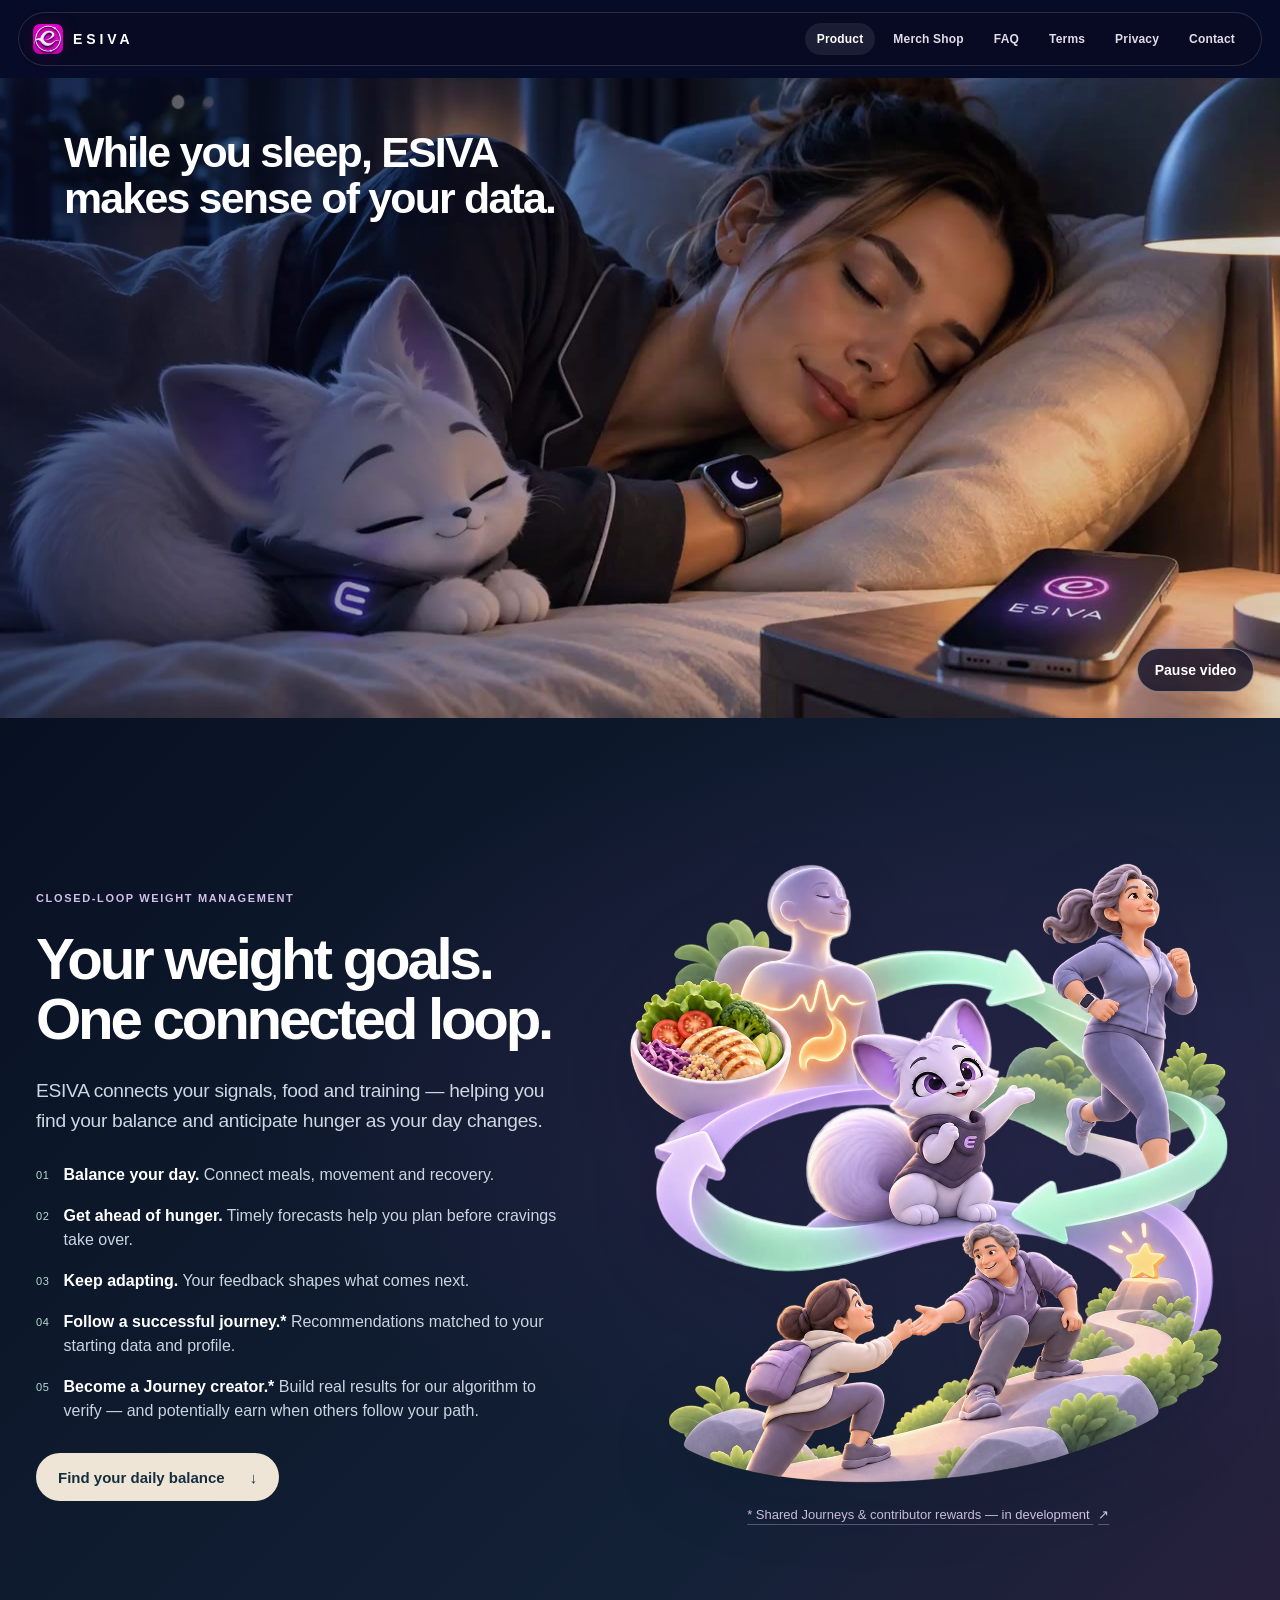
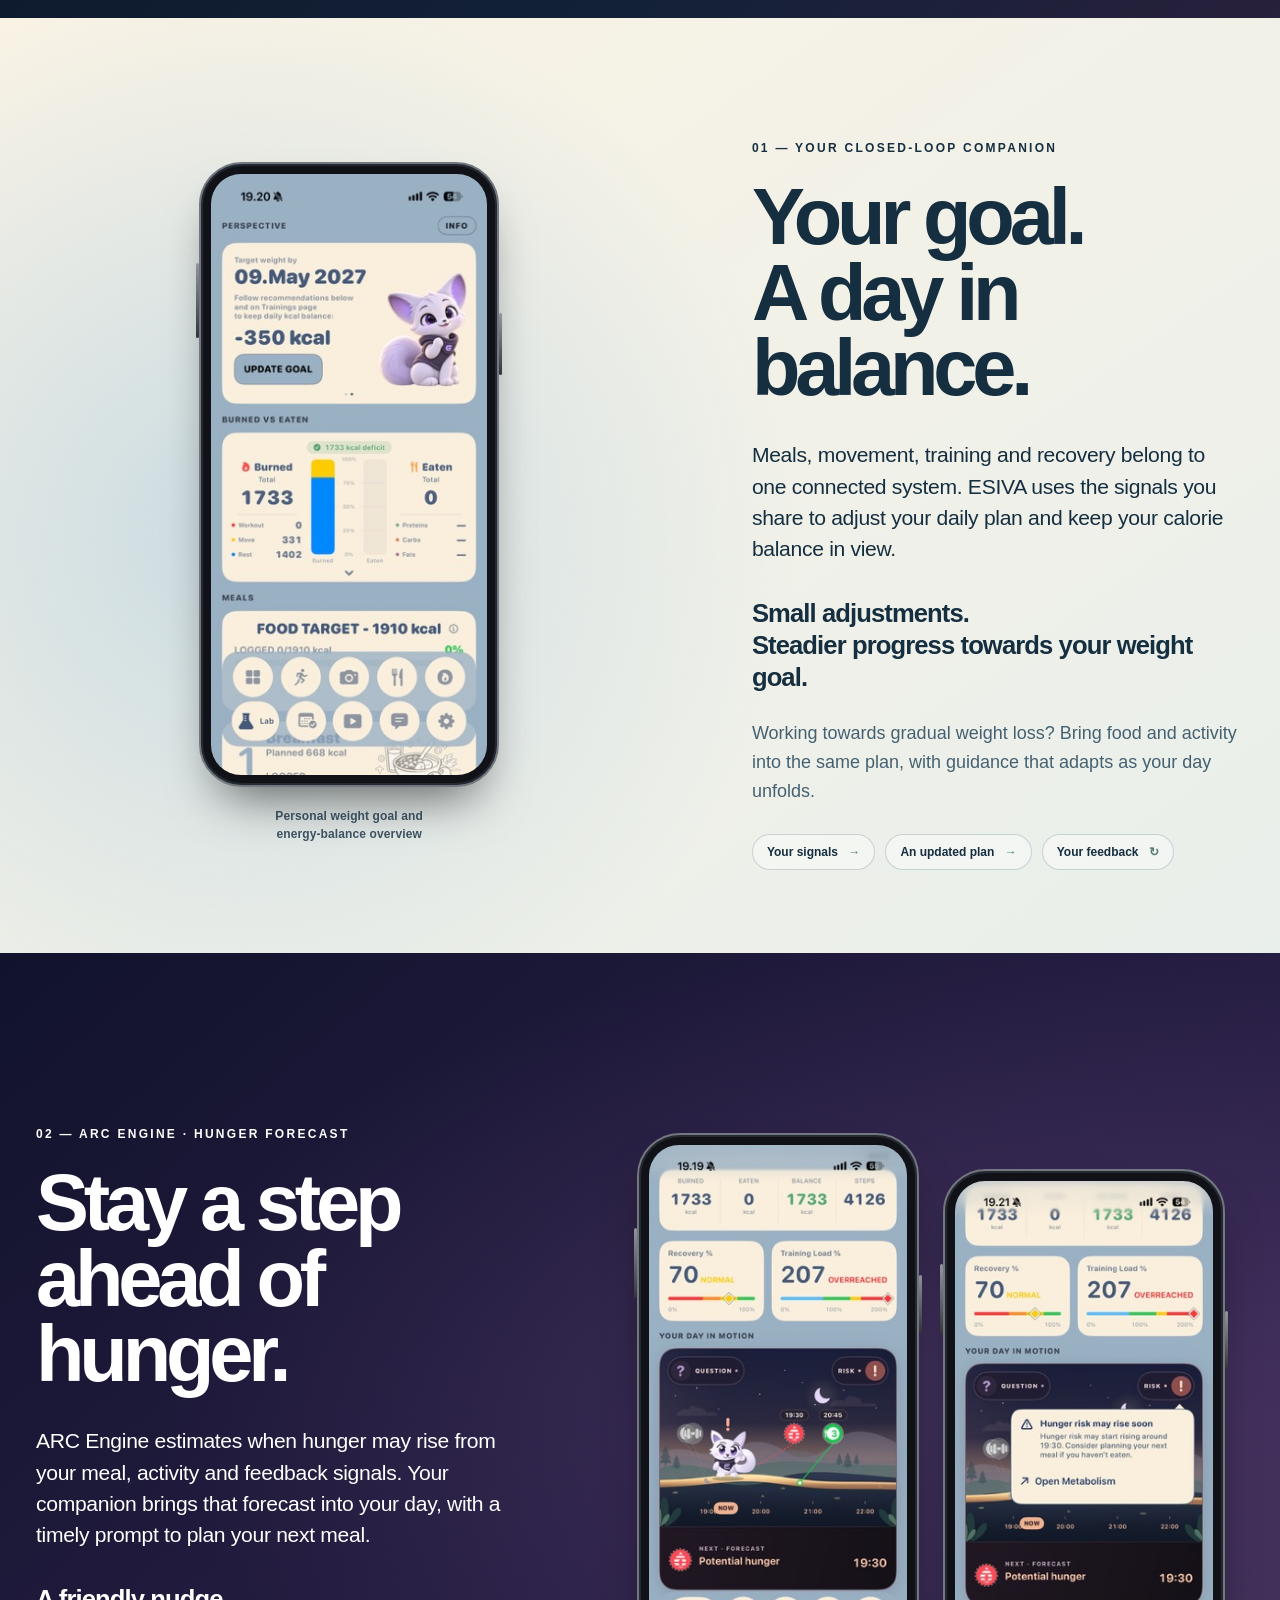
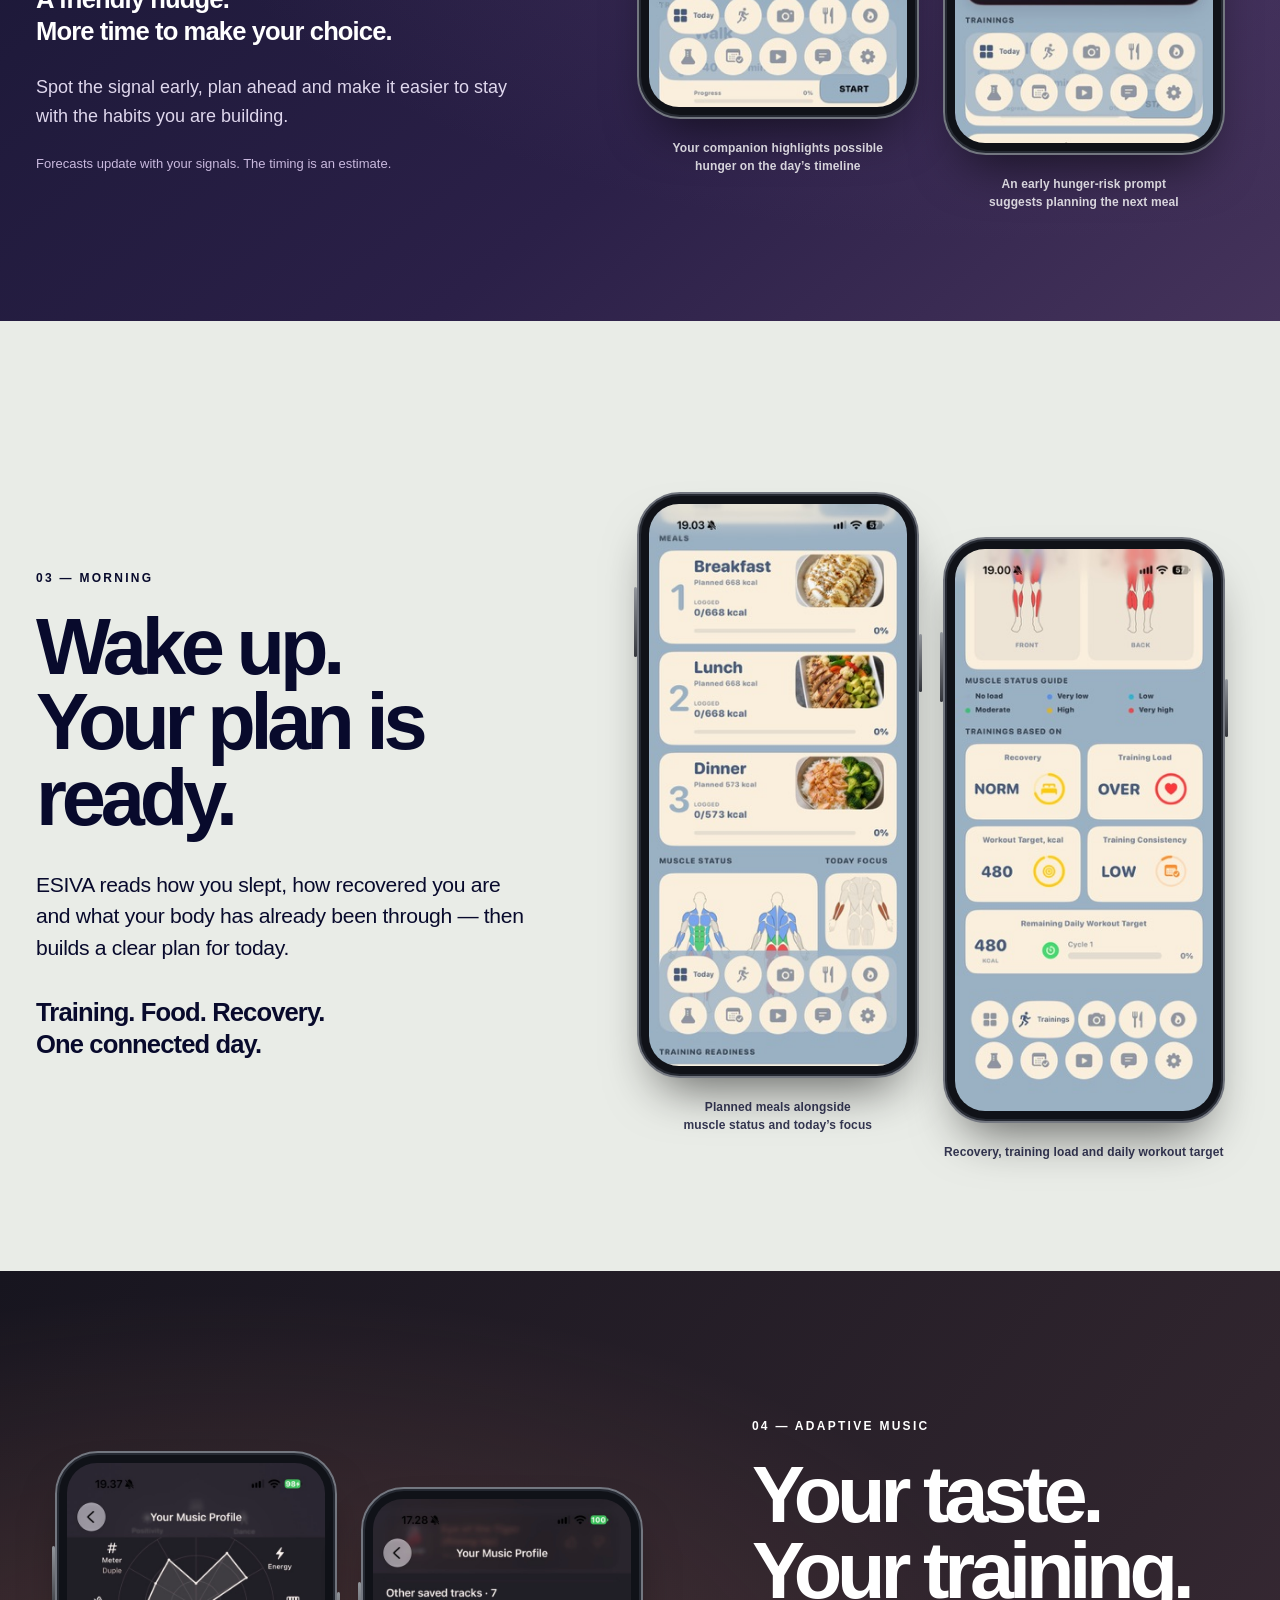
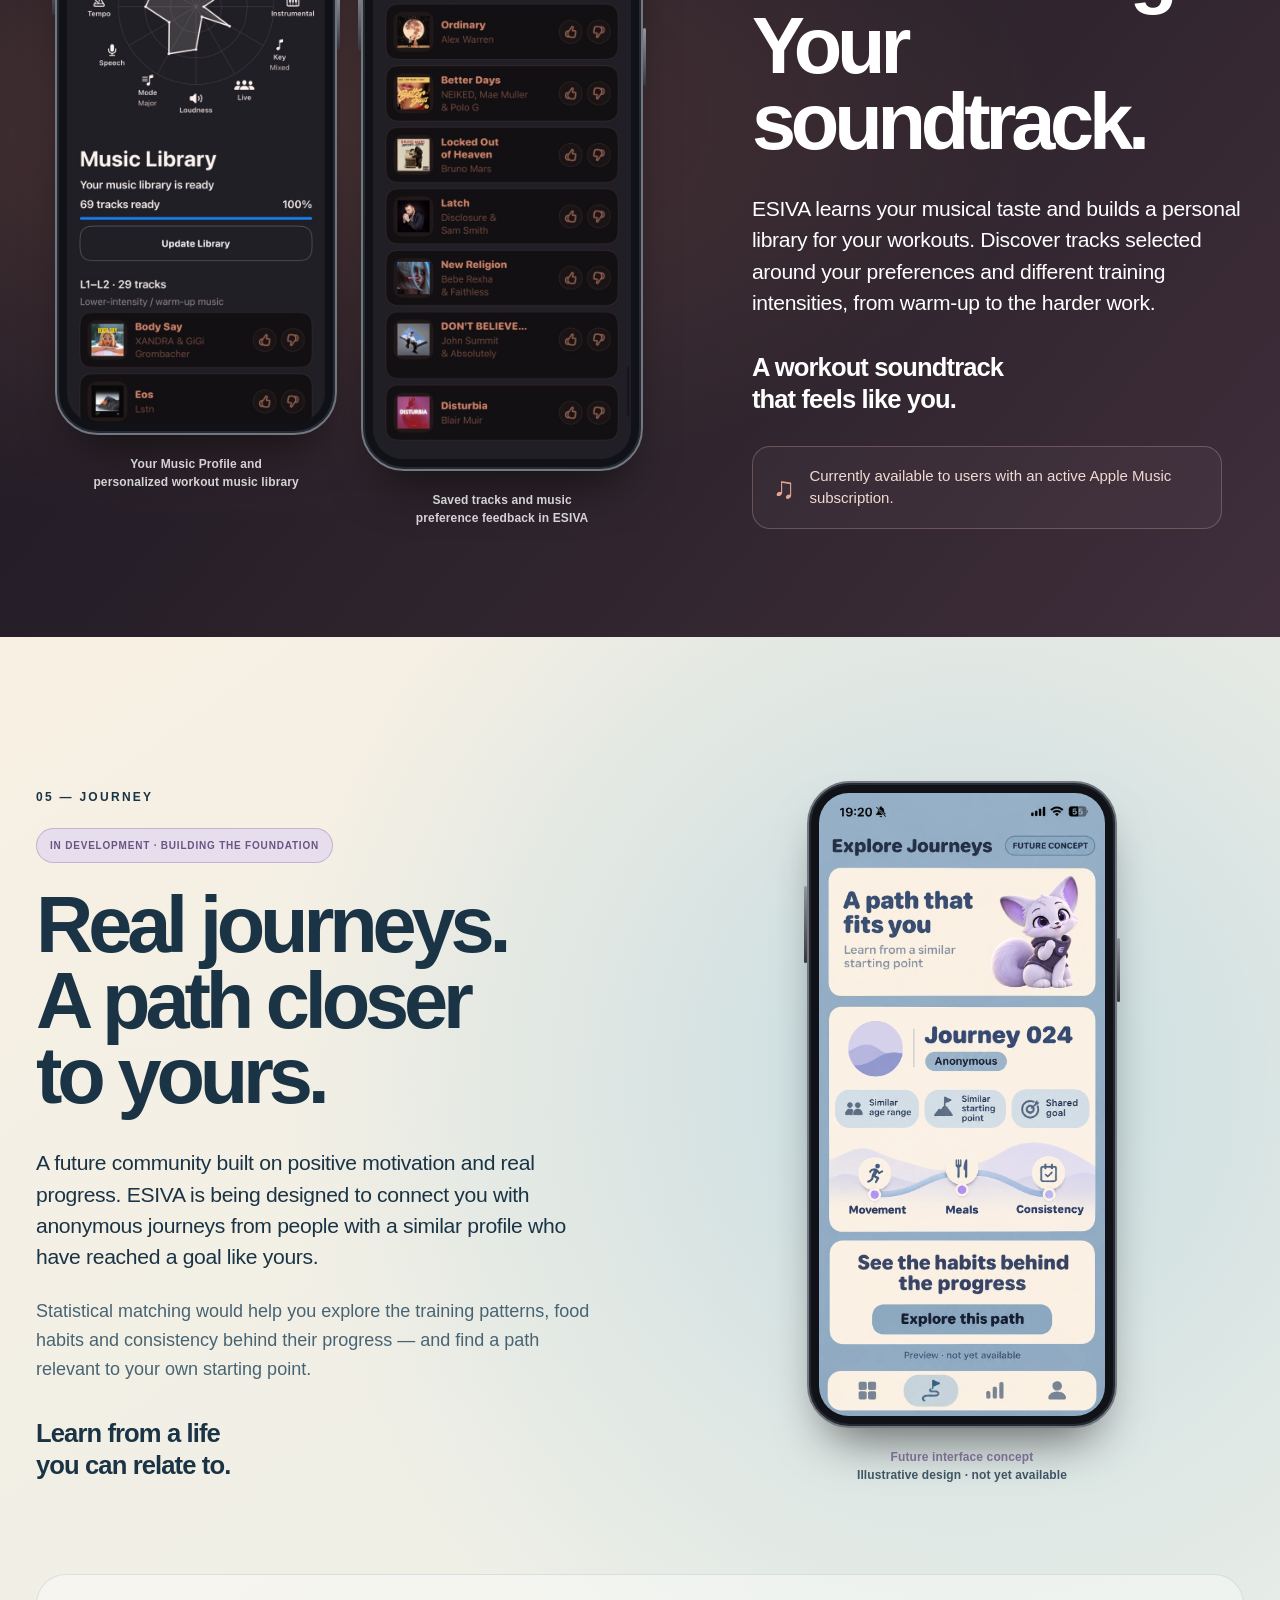
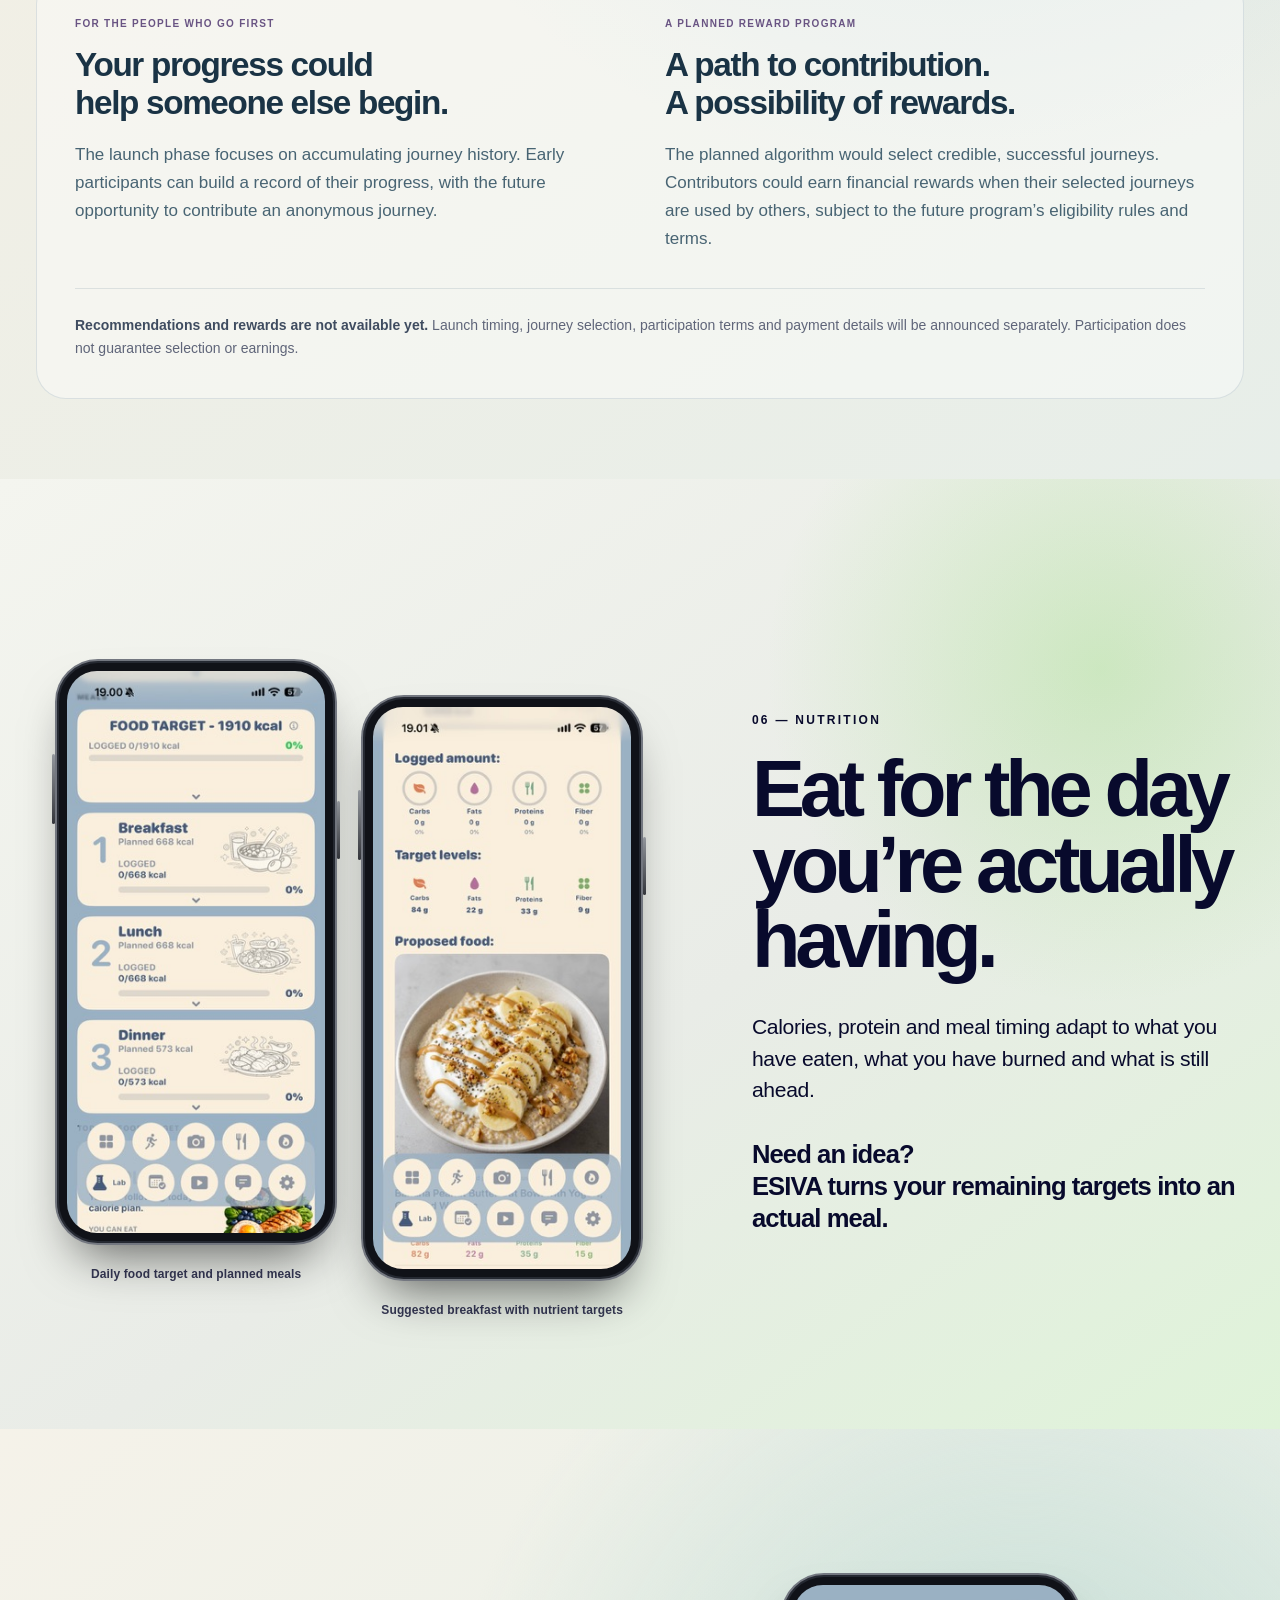
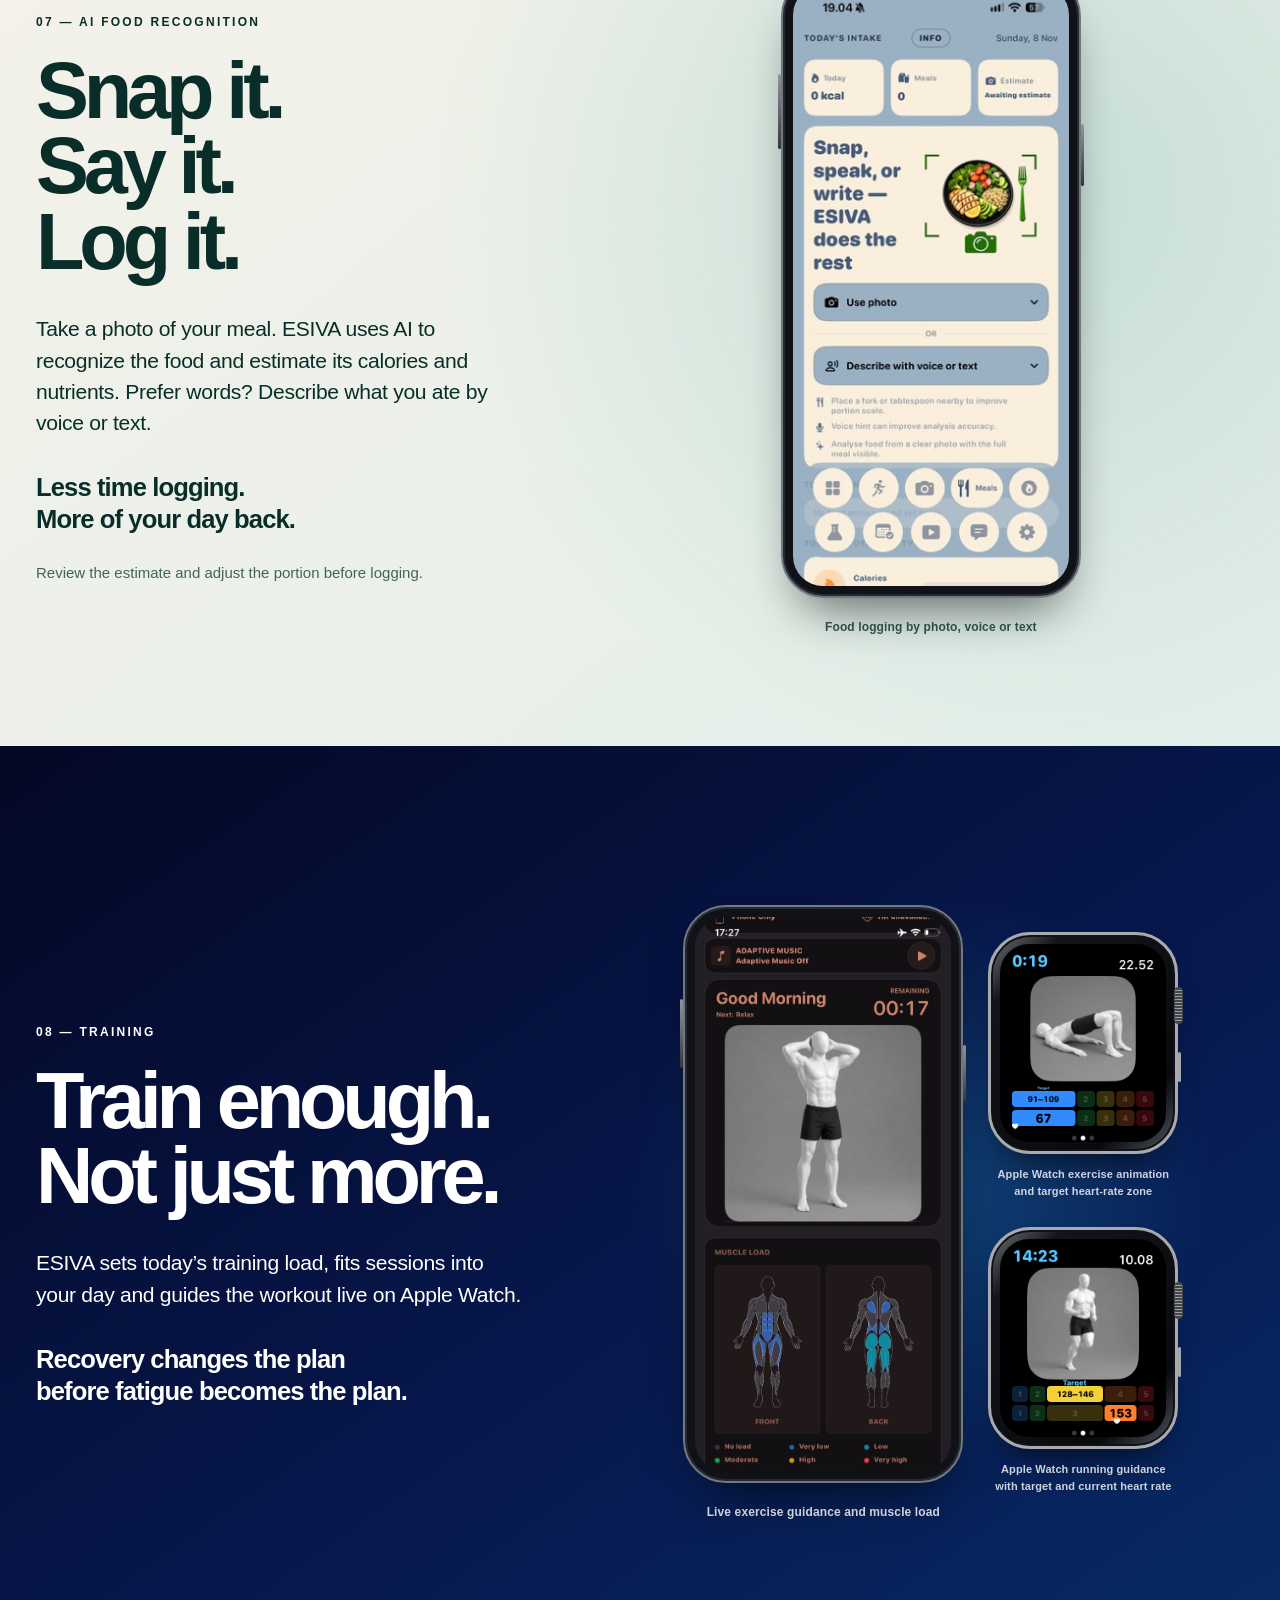
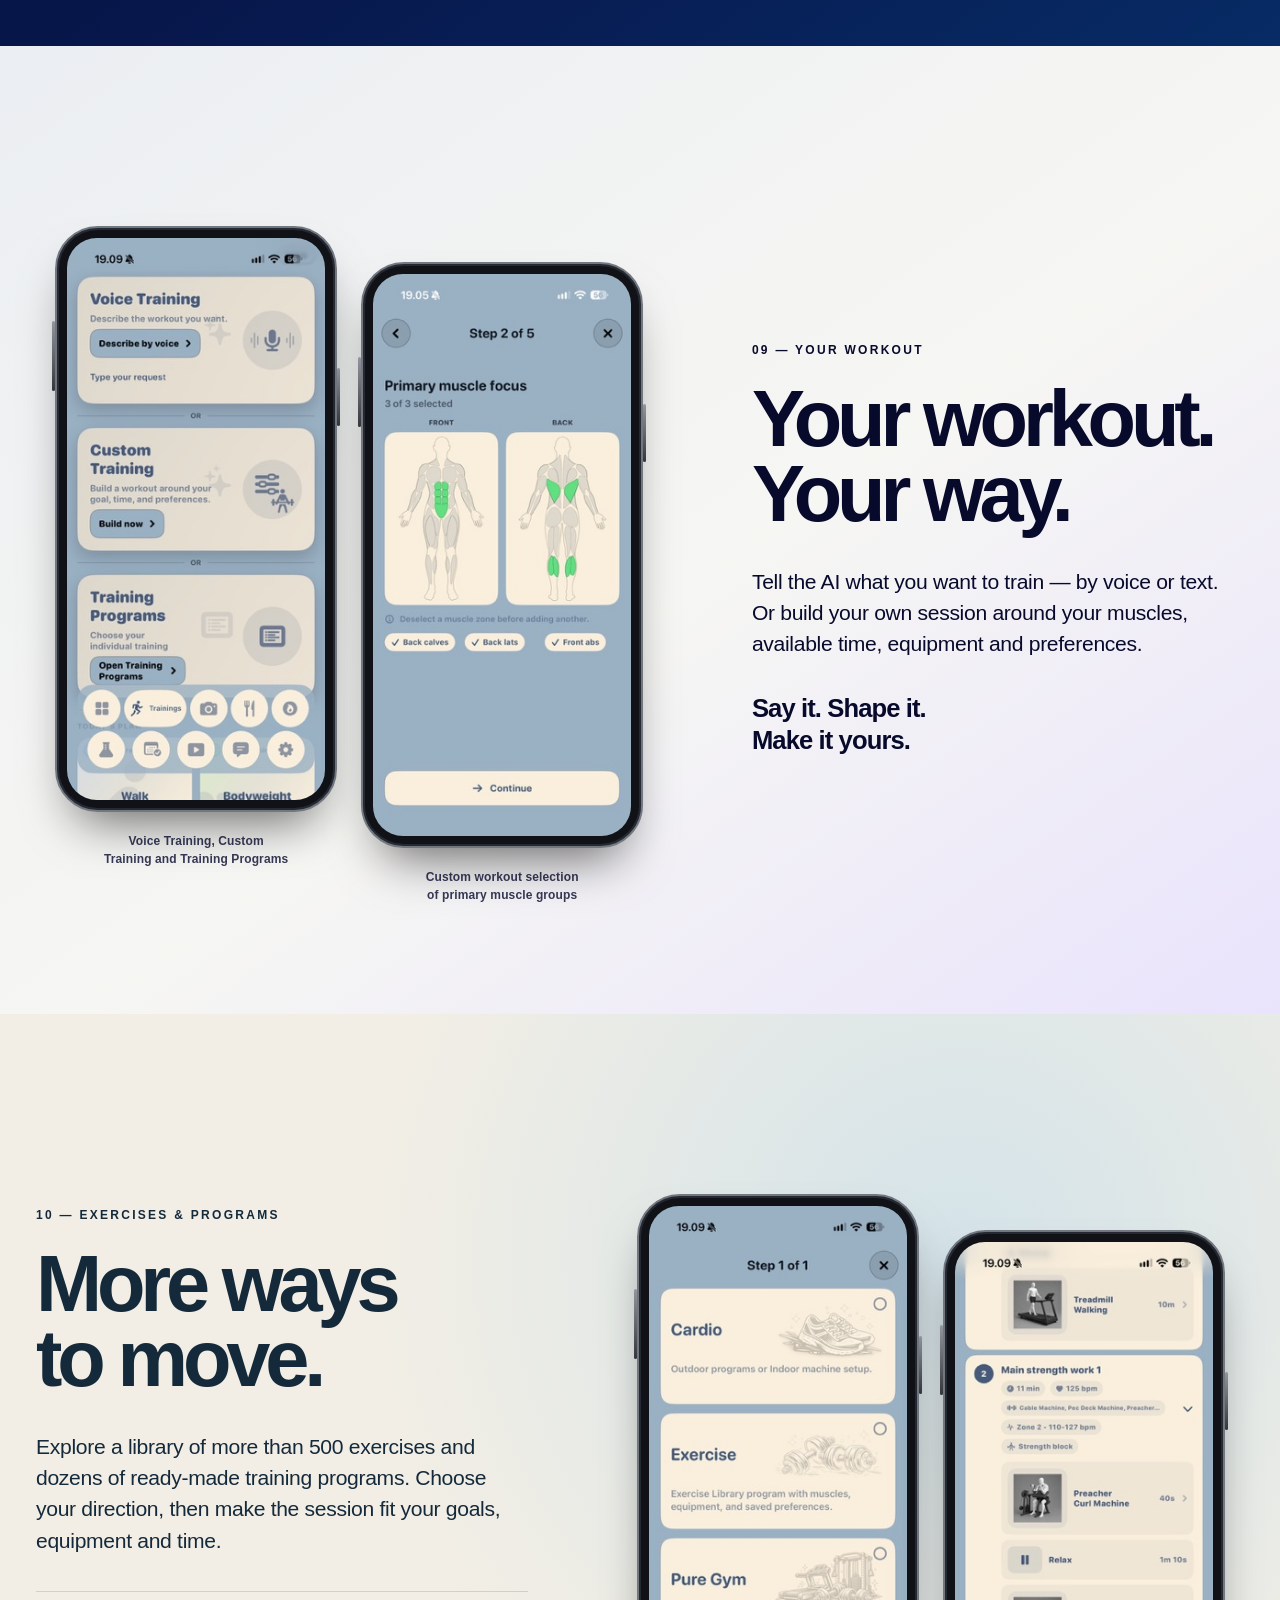
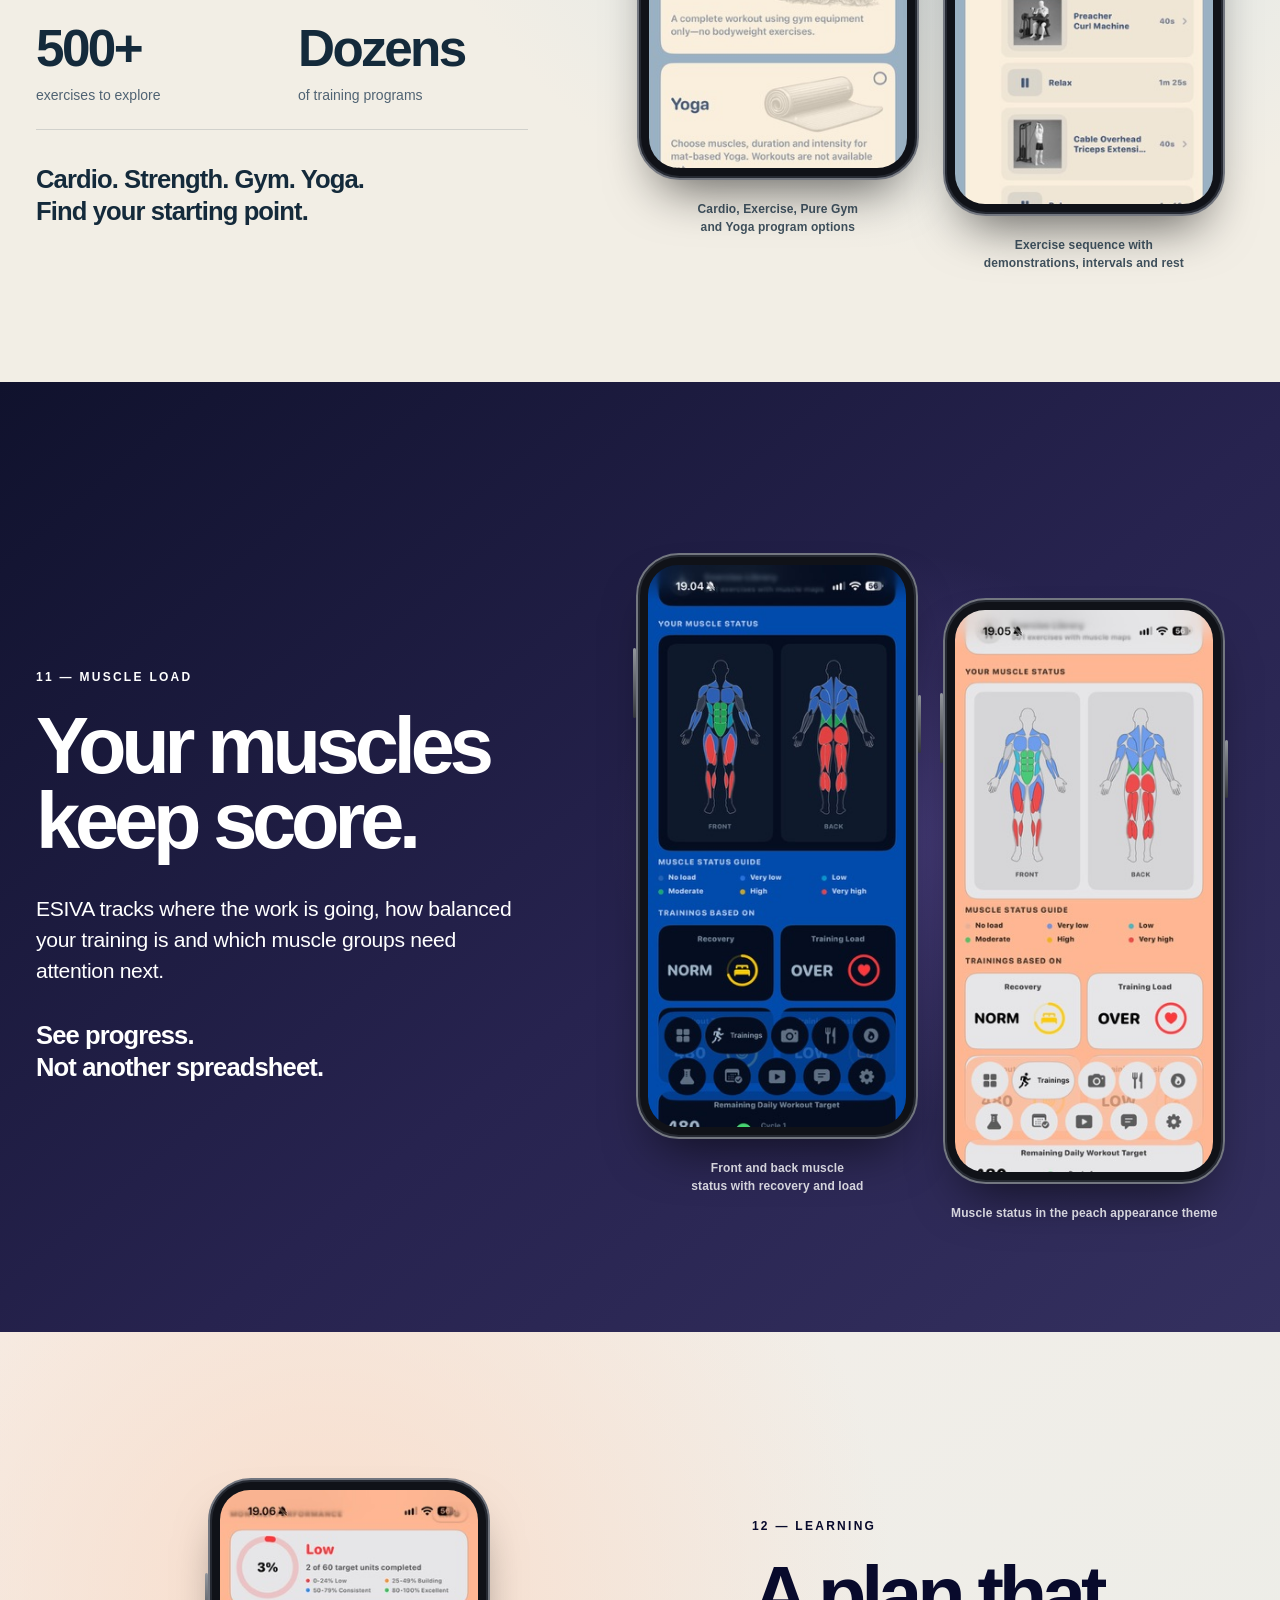
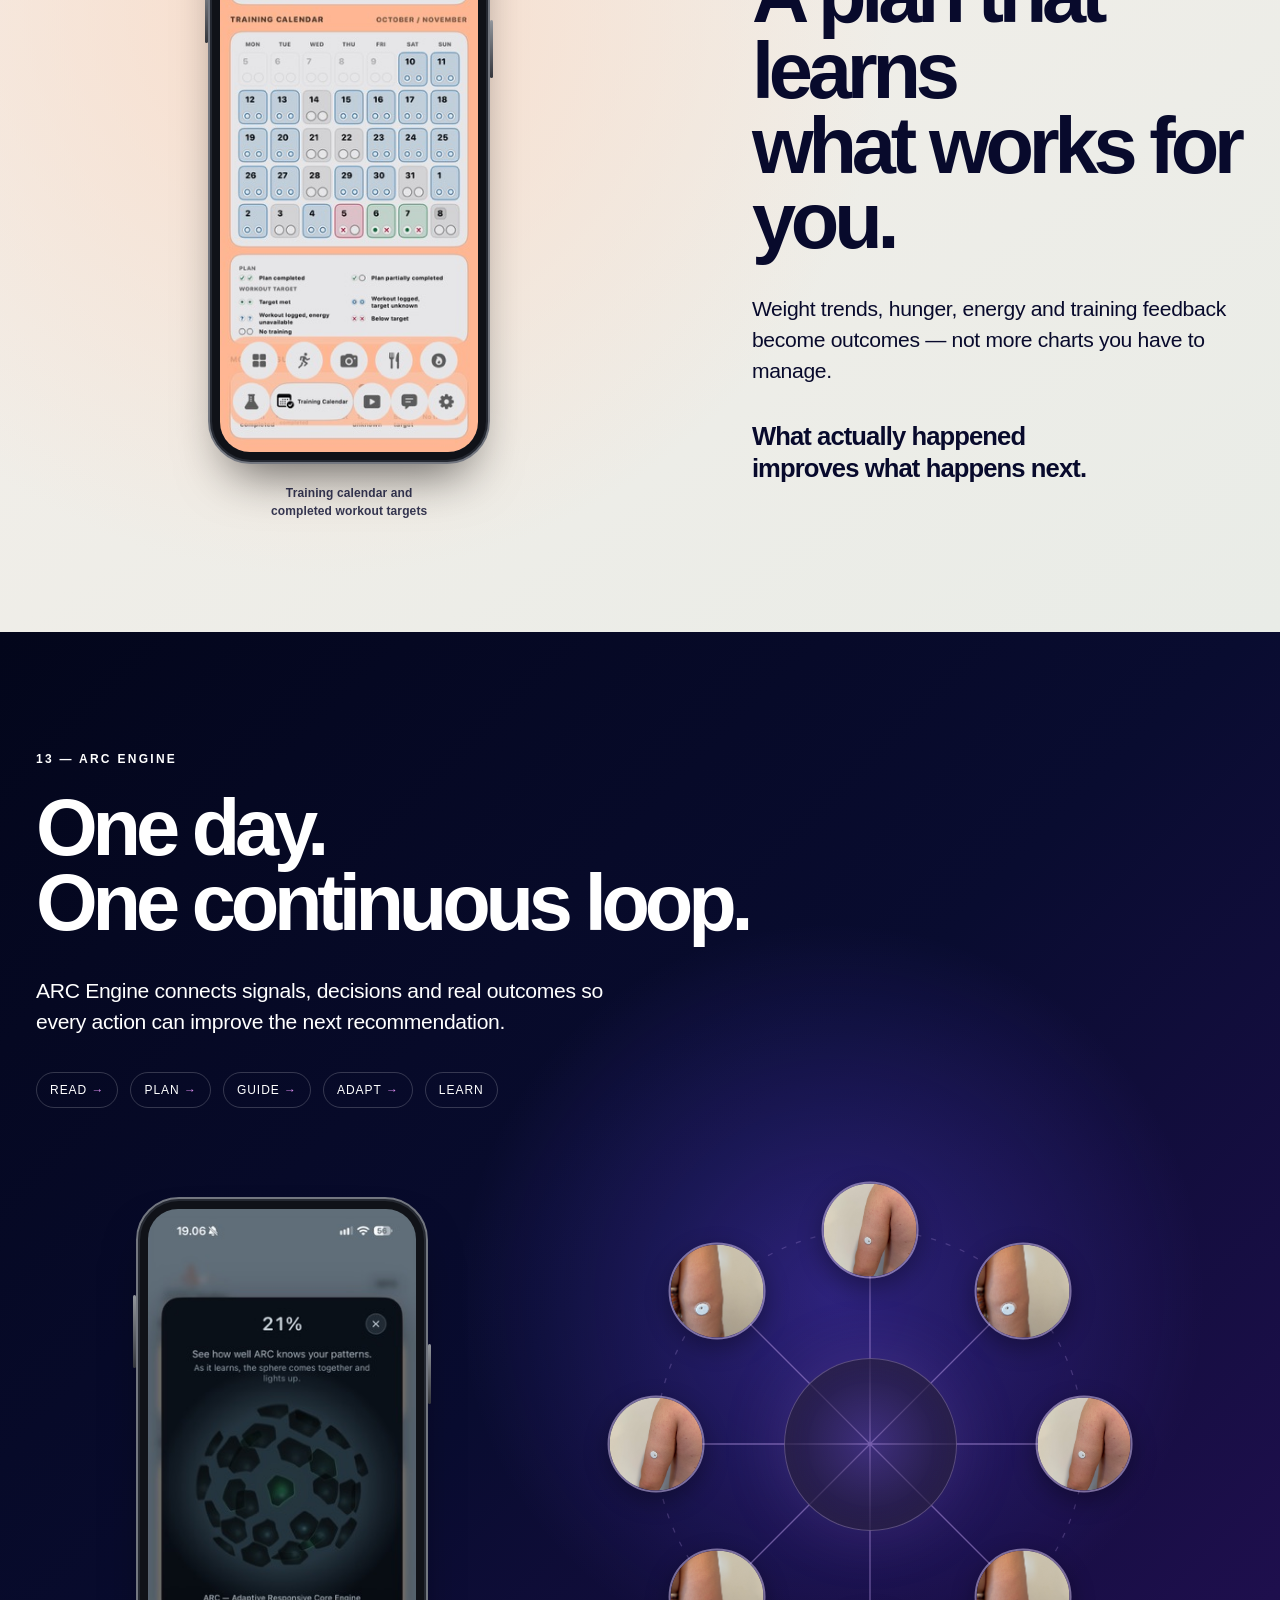
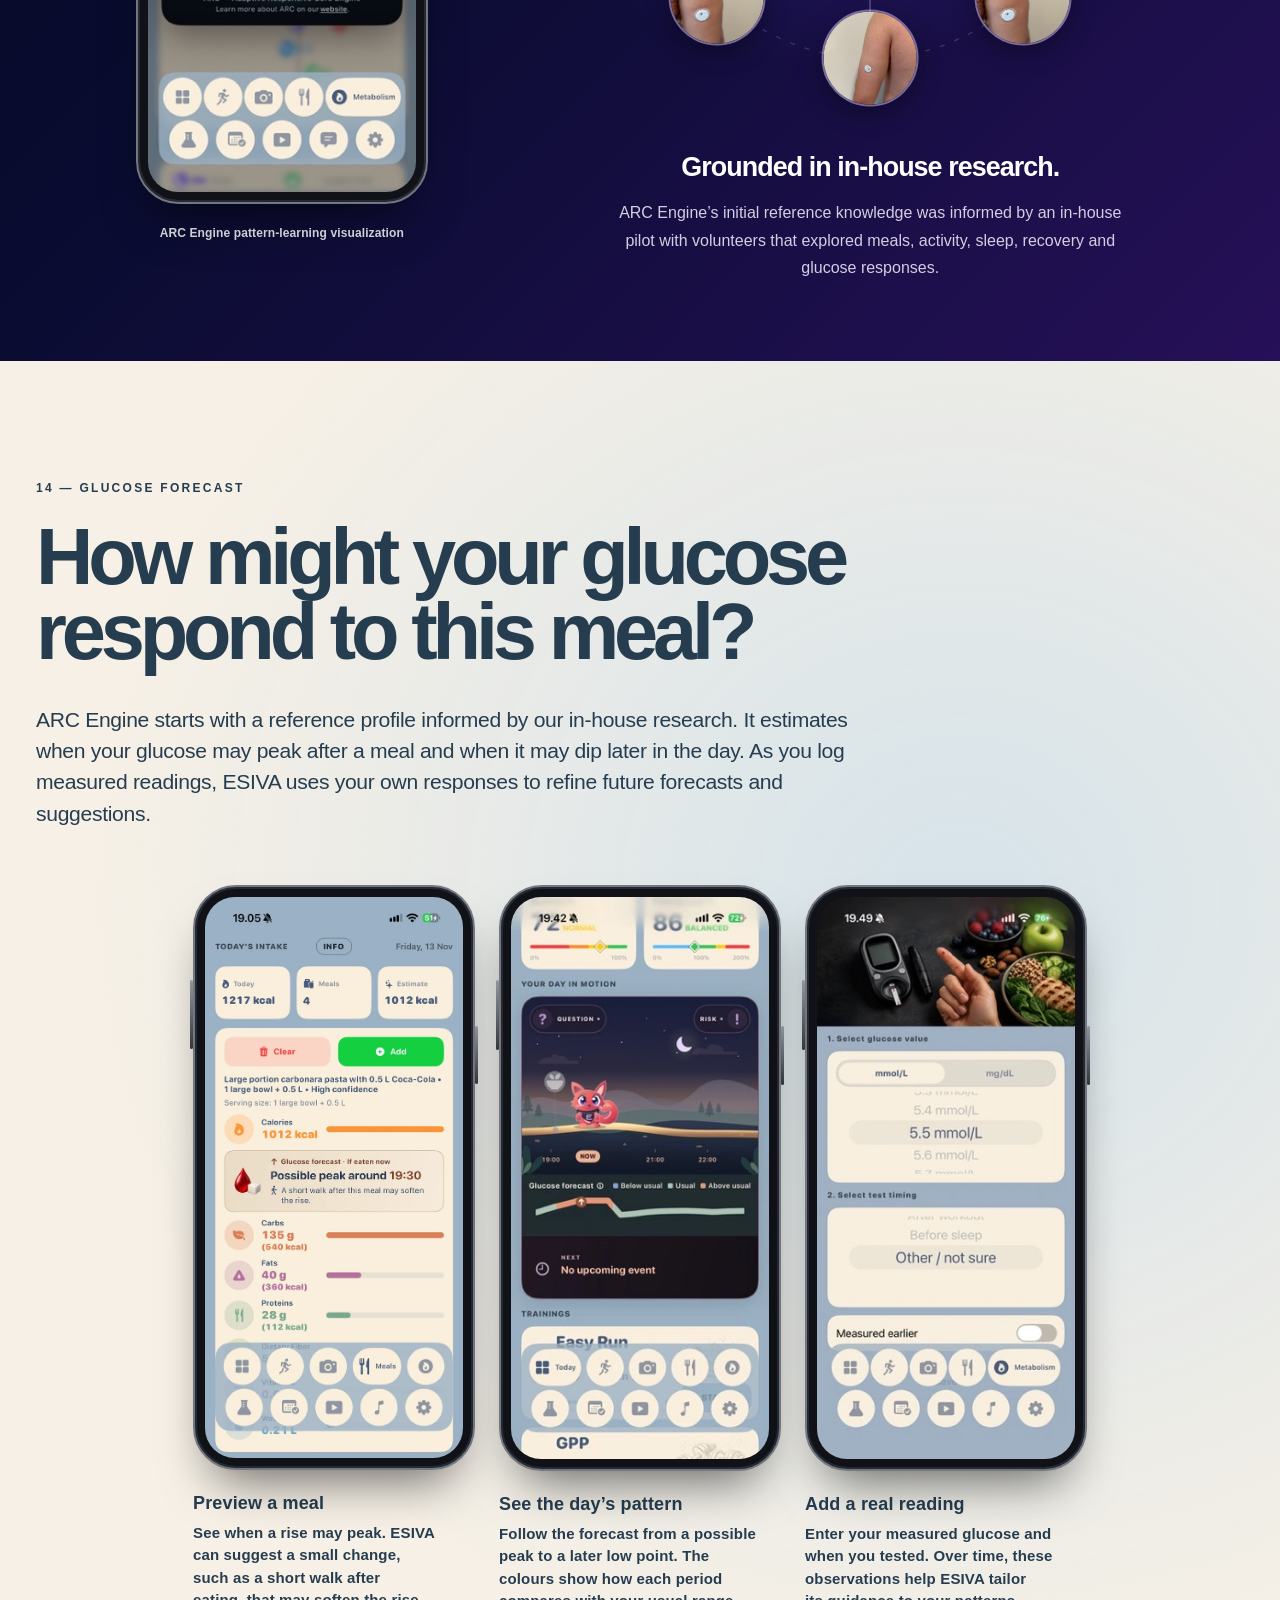
==== commit da6d67a3: "Show how ARC models glucose patterns and learns from logged readings" ====
--- a/index.html
+++ b/index.html
@@ -356,13 +356,36 @@
         </div>
         <figcaption>
           <strong id="arc-research-title">Grounded in in-house research.</strong>
-          <p>ARC Engine’s initial reference knowledge was informed by an in-house pilot volunteers, observing meals, activity, sleep, recovery and glucose responses.</p>
+          <p>ARC Engine’s initial reference knowledge was informed by an in-house pilot with volunteers that explored meals, activity, sleep, recovery and glucose responses.</p>
         </figcaption>
       </figure>
     </div>
   </div>
 </section>
 
+
+<section class="story section-glucose" id="glucose-forecast" aria-labelledby="glucose-title">
+  <div class="section-inner">
+    <div class="eyebrow">14 — GLUCOSE FORECAST</div>
+    <h2 id="glucose-title">How might your glucose<br>respond to this meal?</h2>
+    <p class="lead">ARC Engine starts with a reference profile informed by our in-house research. It estimates when your glucose may peak after a meal and when it may dip later in the day. As you log measured readings, ESIVA uses your own responses to refine future forecasts and suggestions.</p>
+    <div class="app-gallery glucose-gallery" role="region" aria-label="Glucose forecasts and readings in ESIVA" tabindex="0">
+      <figure class="app-device phone-frame">
+        <div class="device-body"><img src="/assets/images/app/glucose-meal.webp" width="603" height="1311" loading="lazy" alt="Meal preview with a possible glucose peak around 19:30 and a suggestion for a short walk"></div>
+        <figcaption><strong>Preview a meal</strong>See when a rise may peak. ESIVA can suggest a small change, such as a short walk after eating, that may soften the rise.</figcaption>
+      </figure>
+      <figure class="app-device phone-frame">
+        <div class="device-body"><img src="/assets/images/app/glucose-day.webp" width="281" height="612" loading="lazy" alt="Daily timeline with a glucose forecast colour-coded below usual, usual and above usual"></div>
+        <figcaption><strong>See the day’s pattern</strong>Follow the forecast from a possible peak to a later low point. The colours show how each period compares with your usual range.</figcaption>
+      </figure>
+      <figure class="app-device phone-frame">
+        <div class="device-body"><img src="/assets/images/app/glucose-reading.webp" width="281" height="612" loading="lazy" alt="Glucose entry screen with a measured value, test timing and an option to record an earlier reading"></div>
+        <figcaption><strong>Add a real reading</strong>Enter your measured glucose and when you tested. Over time, these observations help ESIVA tailor its guidance to your patterns.</figcaption>
+      </figure>
+    </div>
+    <p class="glucose-note">Forecasts are estimates for everyday planning. Use measured readings and your clinician’s advice for diabetes care or treatment decisions.</p>
+  </div>
+</section>
 
 <section class="final-cta">
   <div class="final-inner">
--- a/assets/css/app-showcase.css
+++ b/assets/css/app-showcase.css
@@ -90,3 +90,14 @@
 .journey-availability strong{color:#3f4c60}
 @media(max-width:980px){.journey-layout{grid-template-columns:1fr;gap:35px}.journey-future{gap:30px}.journey-layout .copy{max-width:720px}}
 @media(max-width:620px){.journey-future{grid-template-columns:1fr;padding:25px 21px;gap:30px;border-radius:24px}.journey-future p{font-size:16px}.journey-future .journey-availability{font-size:13px}.journey-detail{font-size:17px}.music-access{font-size:14px}.future-badge{font-size:9px}.journey-concept{--device-width:276px}}
+
+.section-glucose {
+  color: #263d50;
+  background: radial-gradient(ellipse at 75% 38%, #d6e3ea, transparent 64%), #f6f0e6;
+}
+.section-glucose .lead { max-width: 70ch; }
+.glucose-gallery { align-items: flex-start; margin-top: 32px; }
+.glucose-gallery .app-device:nth-child(2) { margin-top: 0; }
+.glucose-gallery figcaption { text-align: left; font-size: 15px; opacity: 1; }
+.glucose-gallery figcaption strong { display: block; font-size: 18px; margin-bottom: 5px; }
+.glucose-note { max-width: 70ch; margin: 18px auto 0; text-align: center; font-size: 14px; line-height: 1.55; }
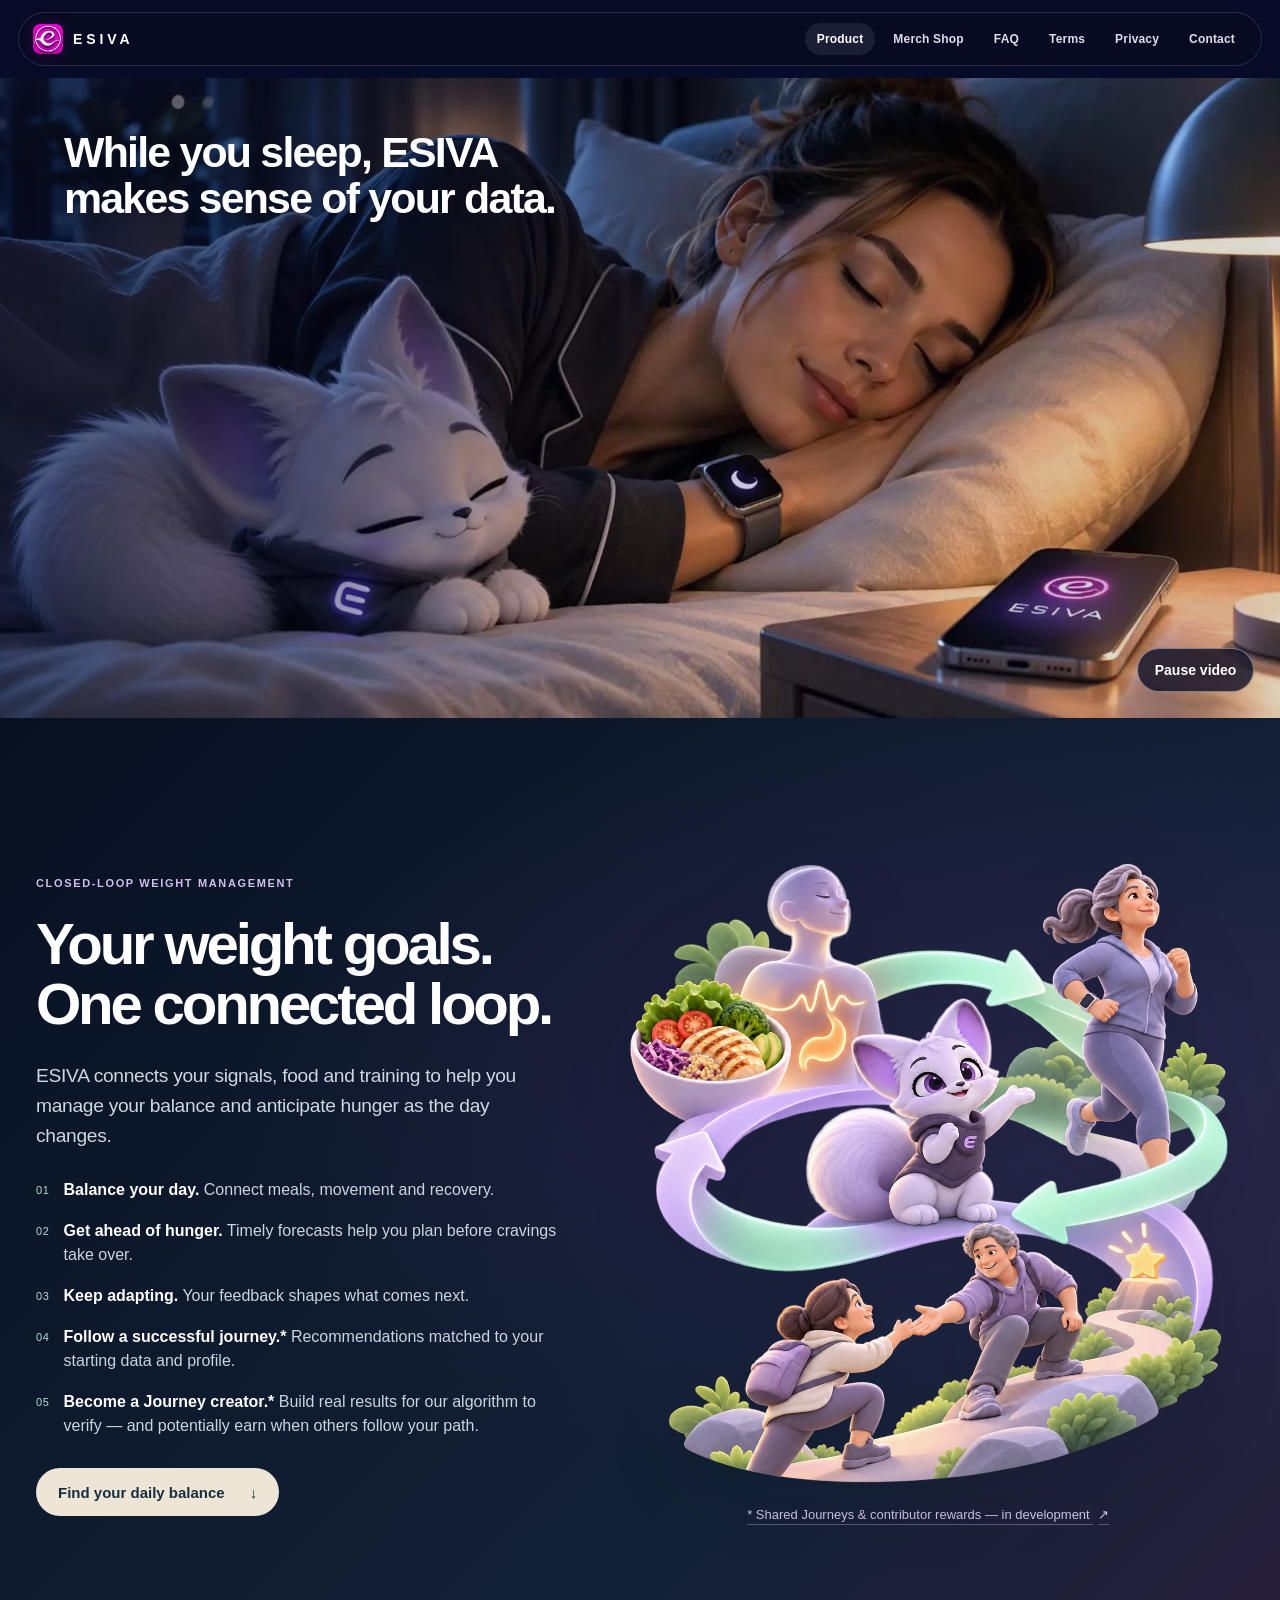
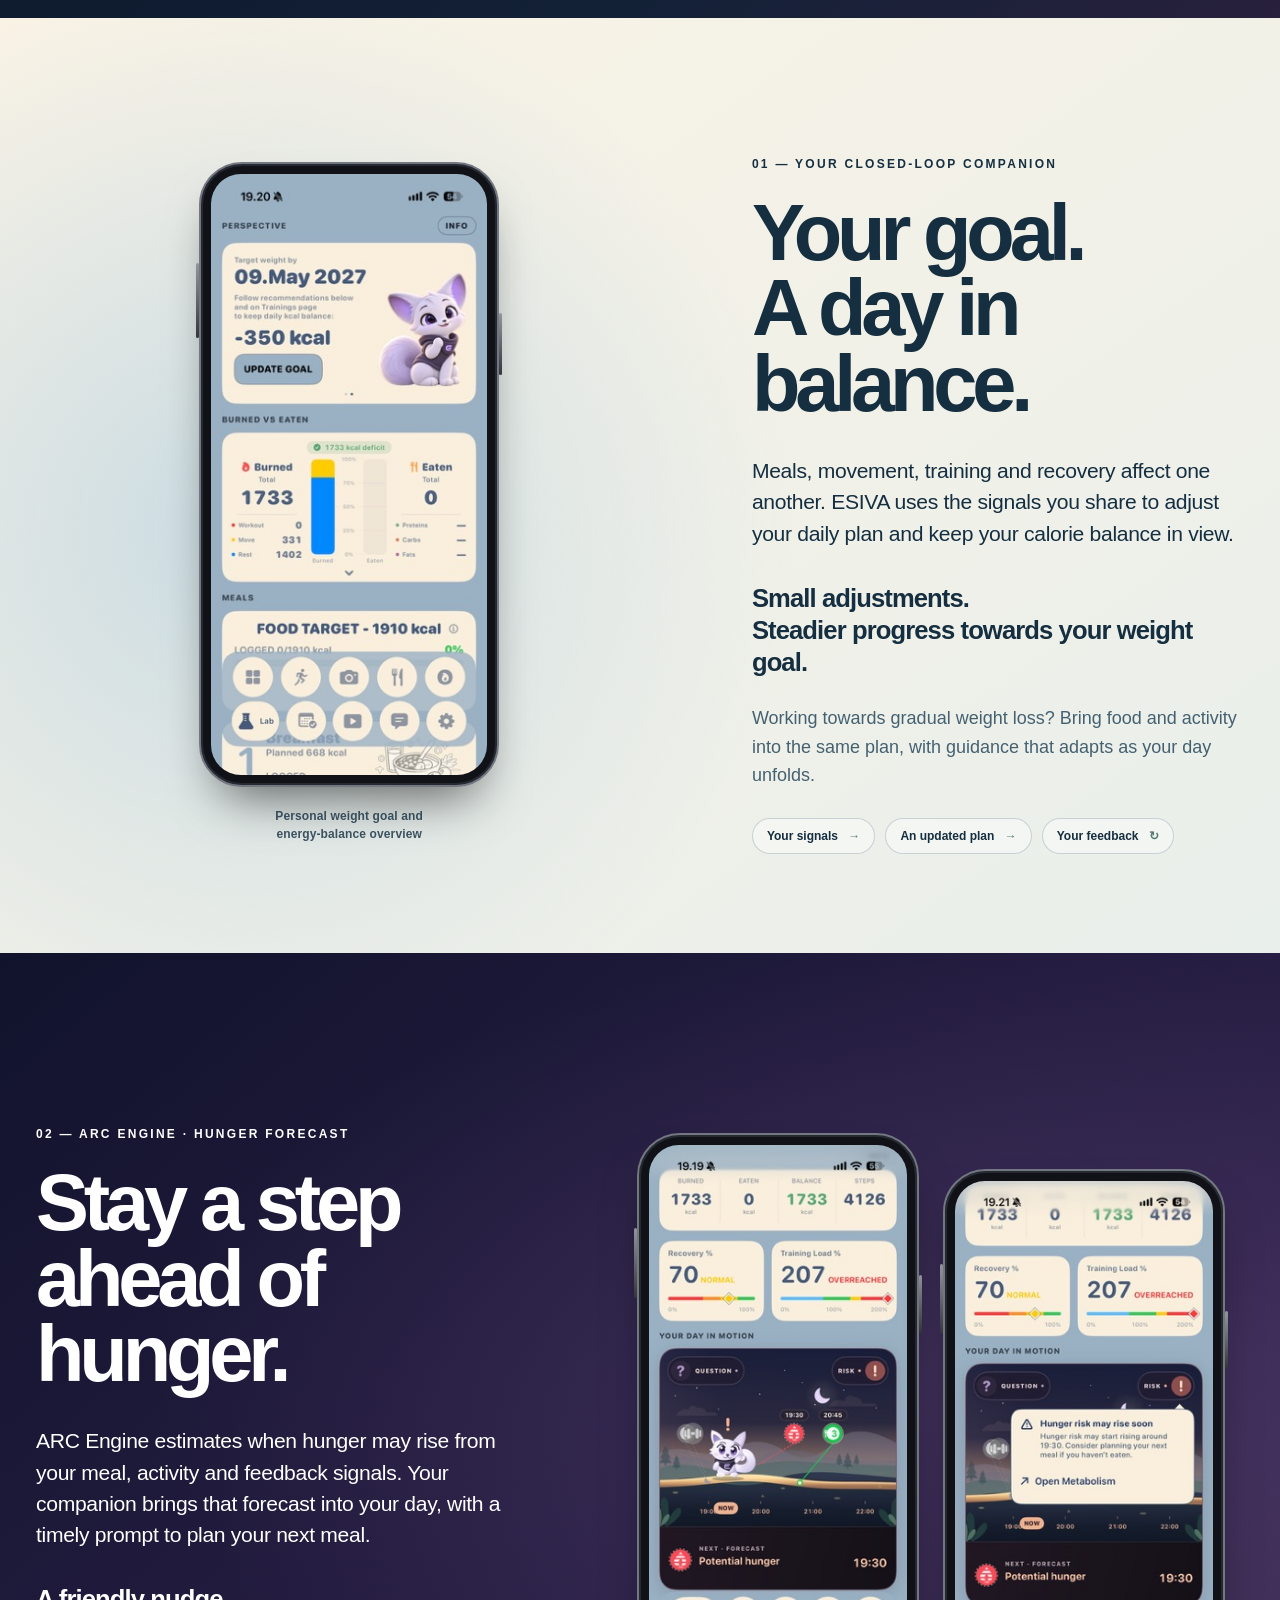
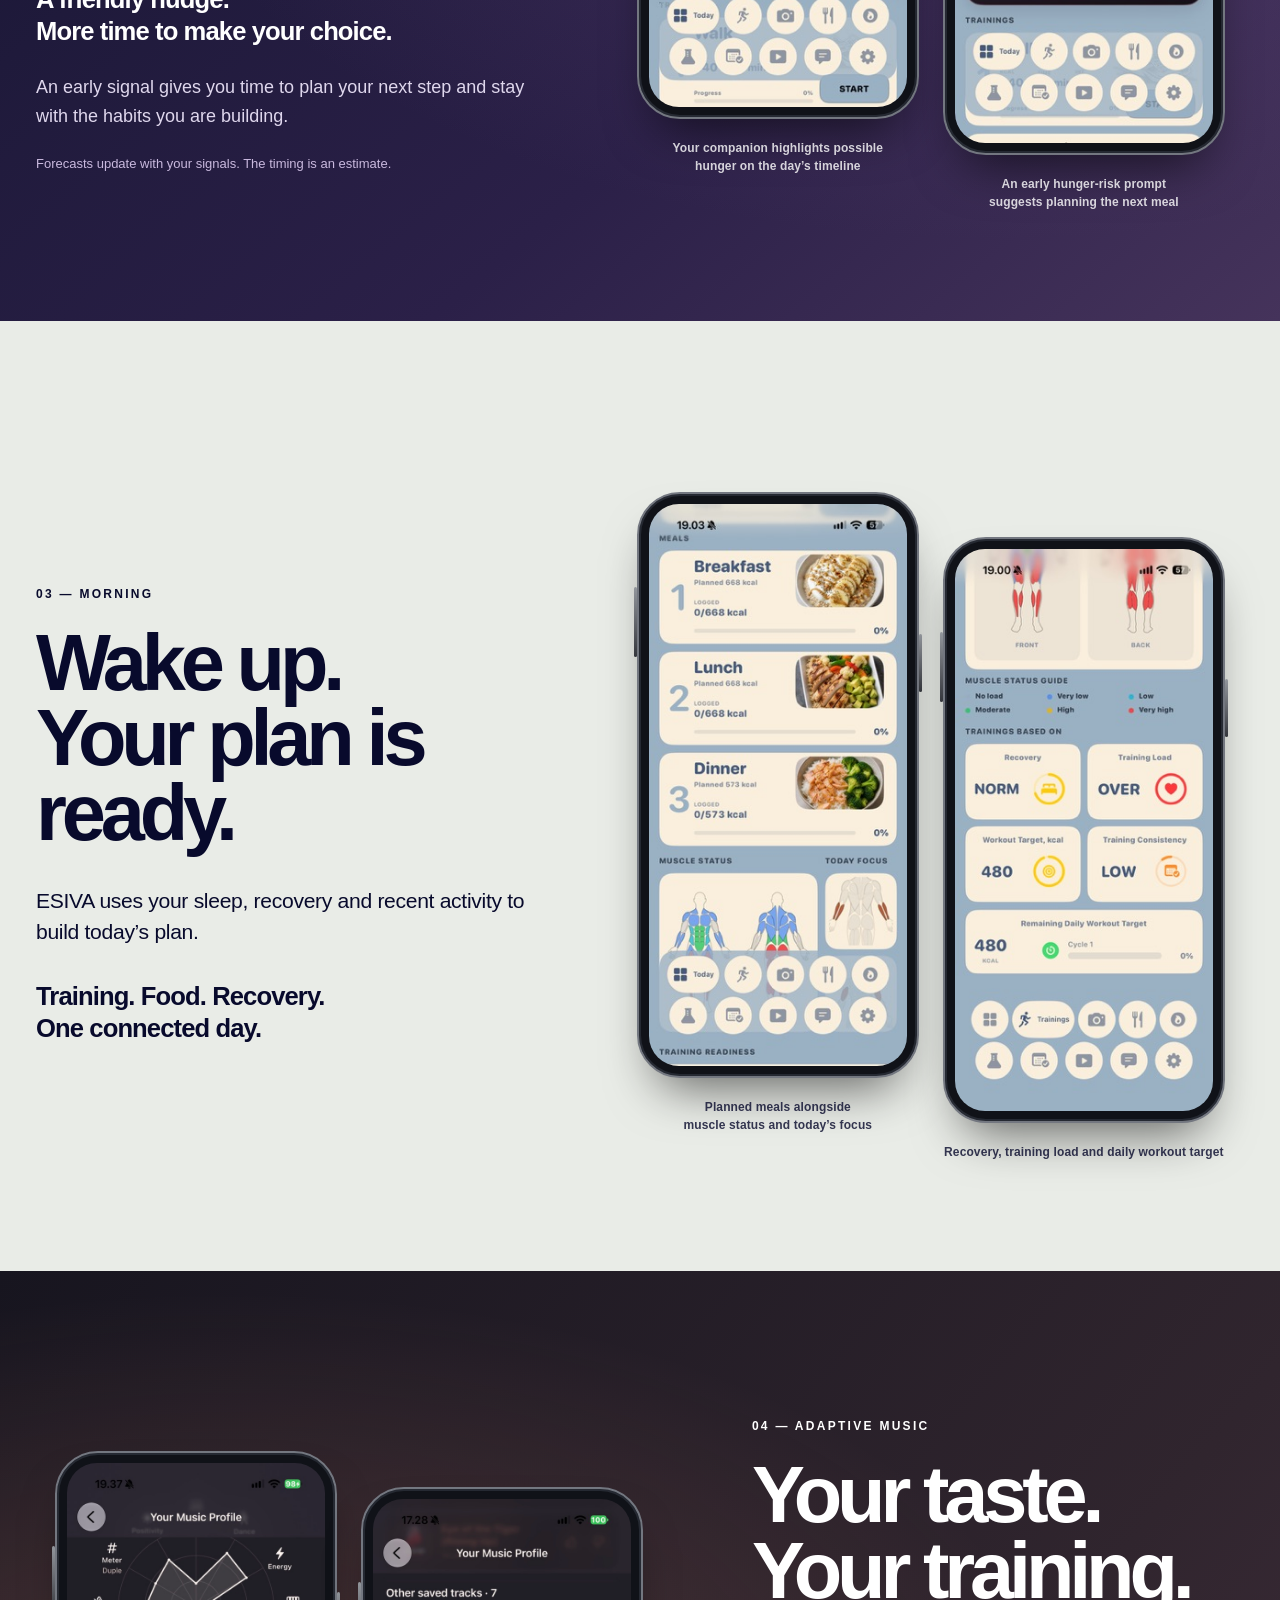
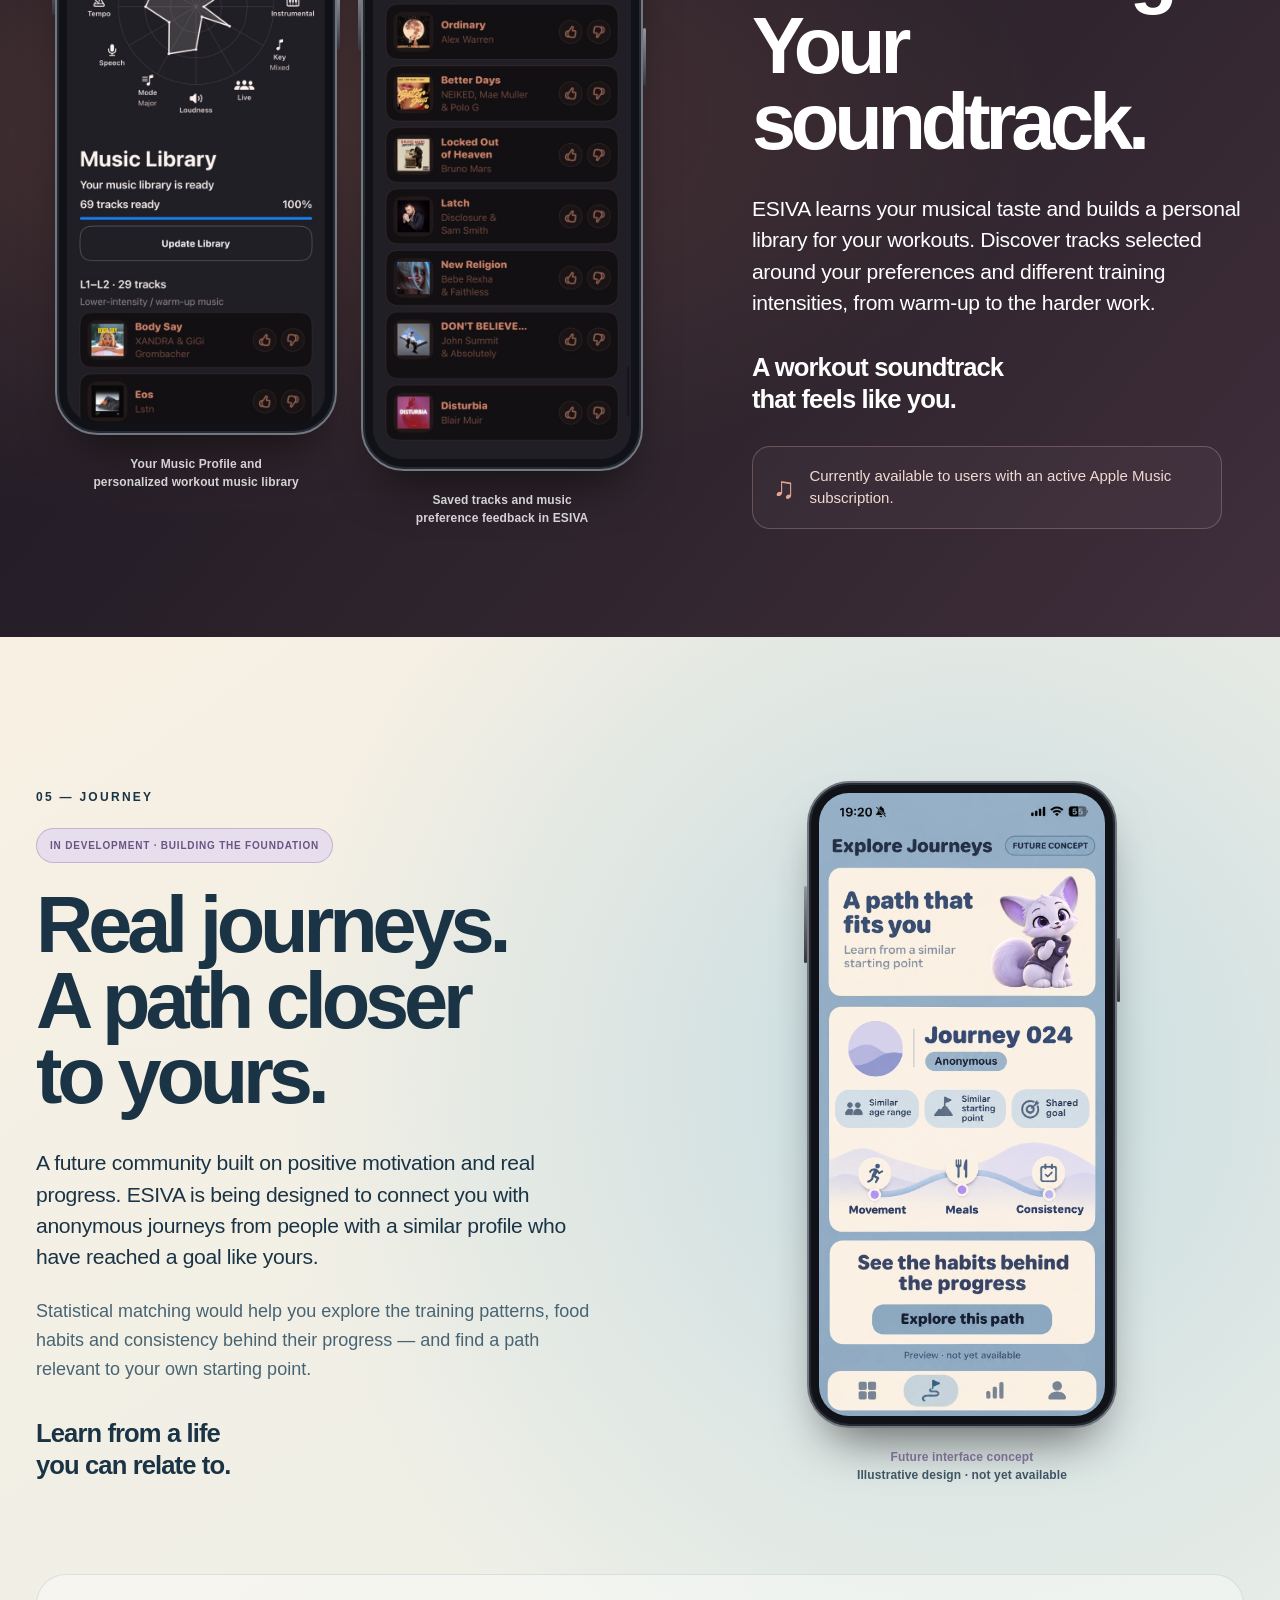
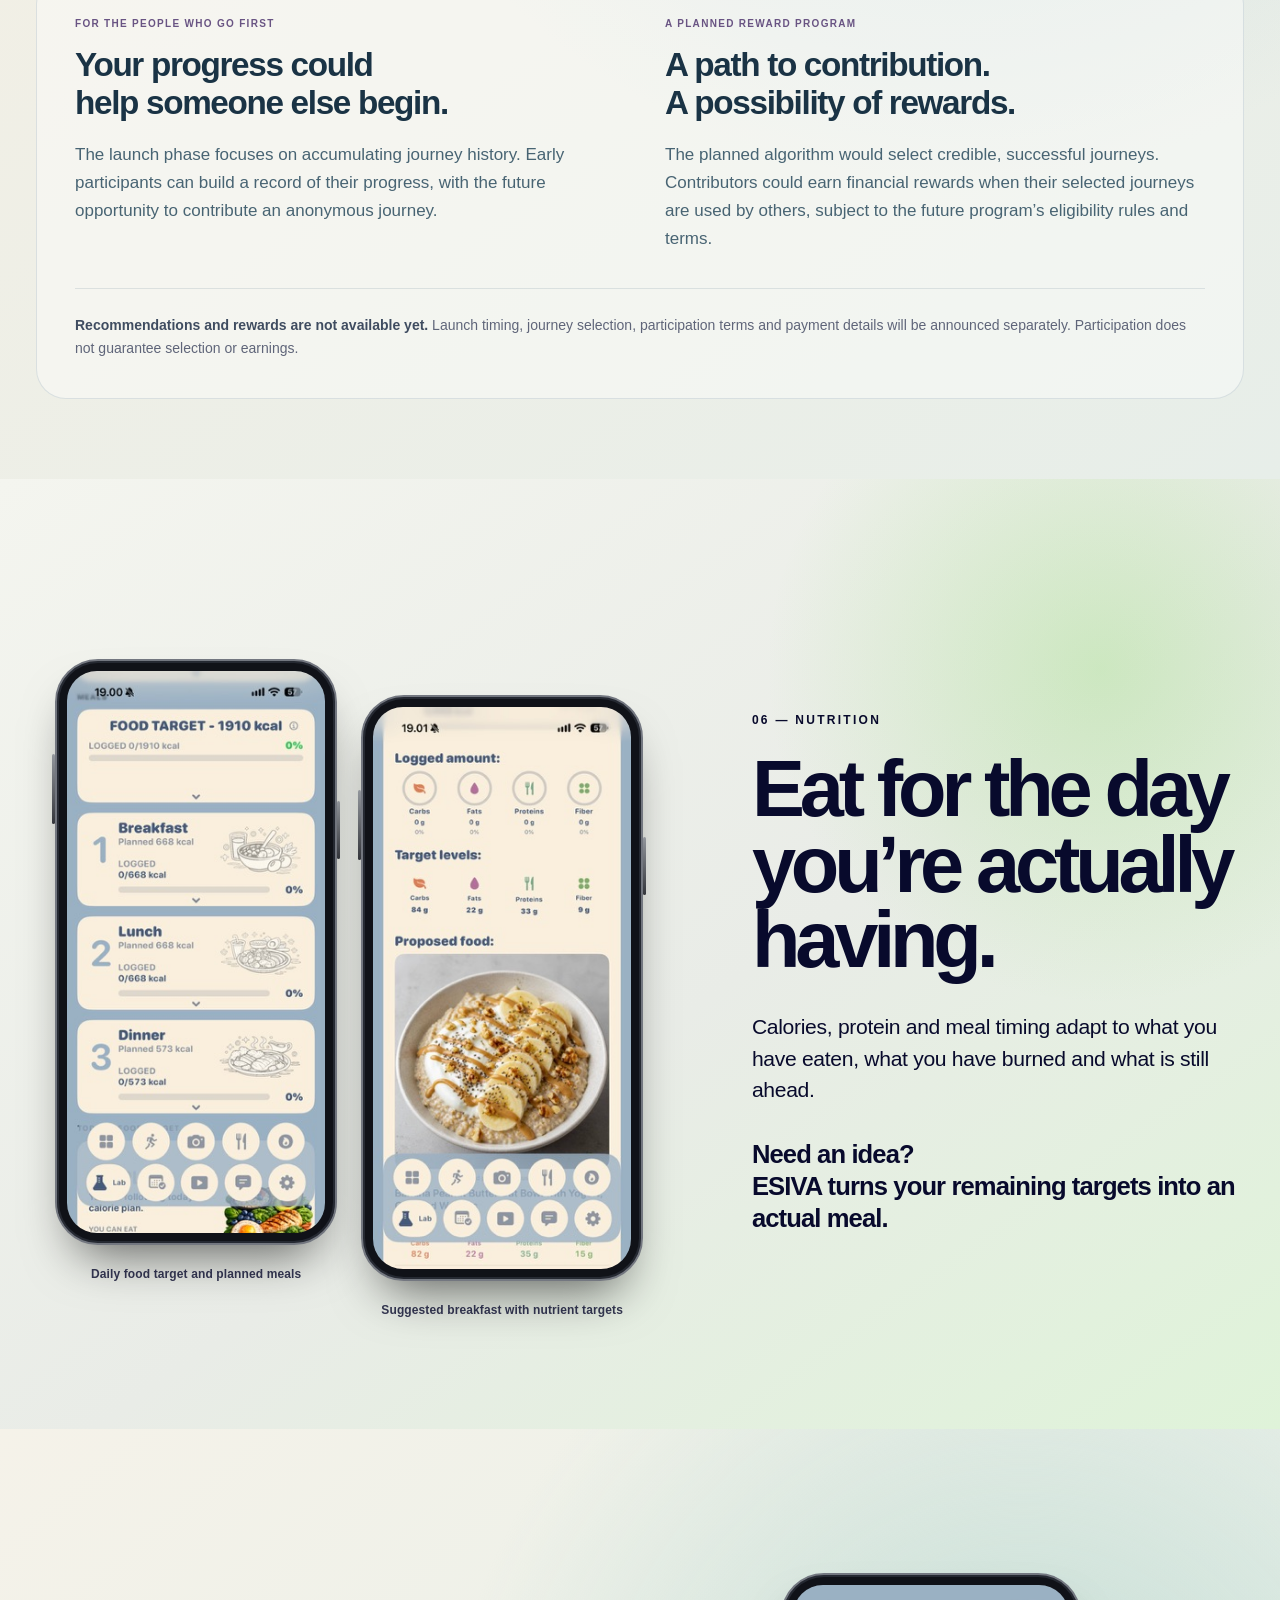
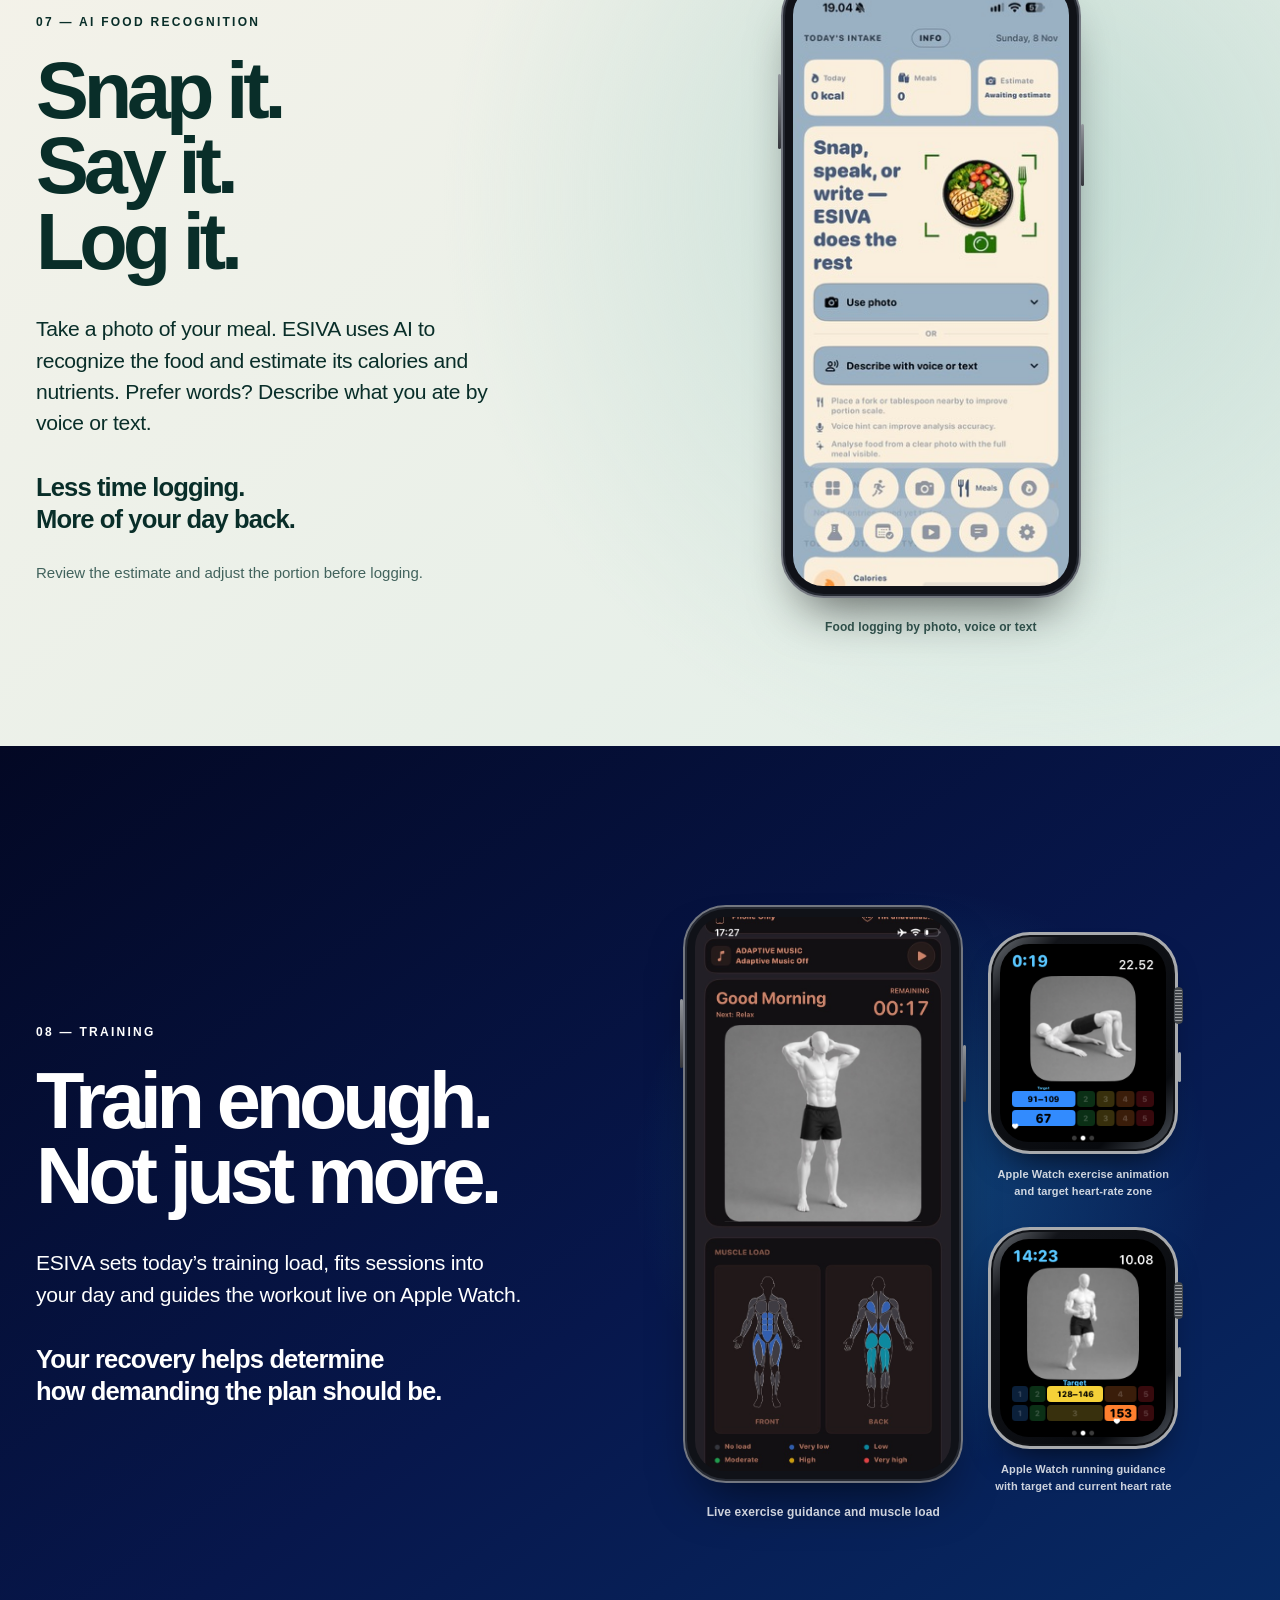
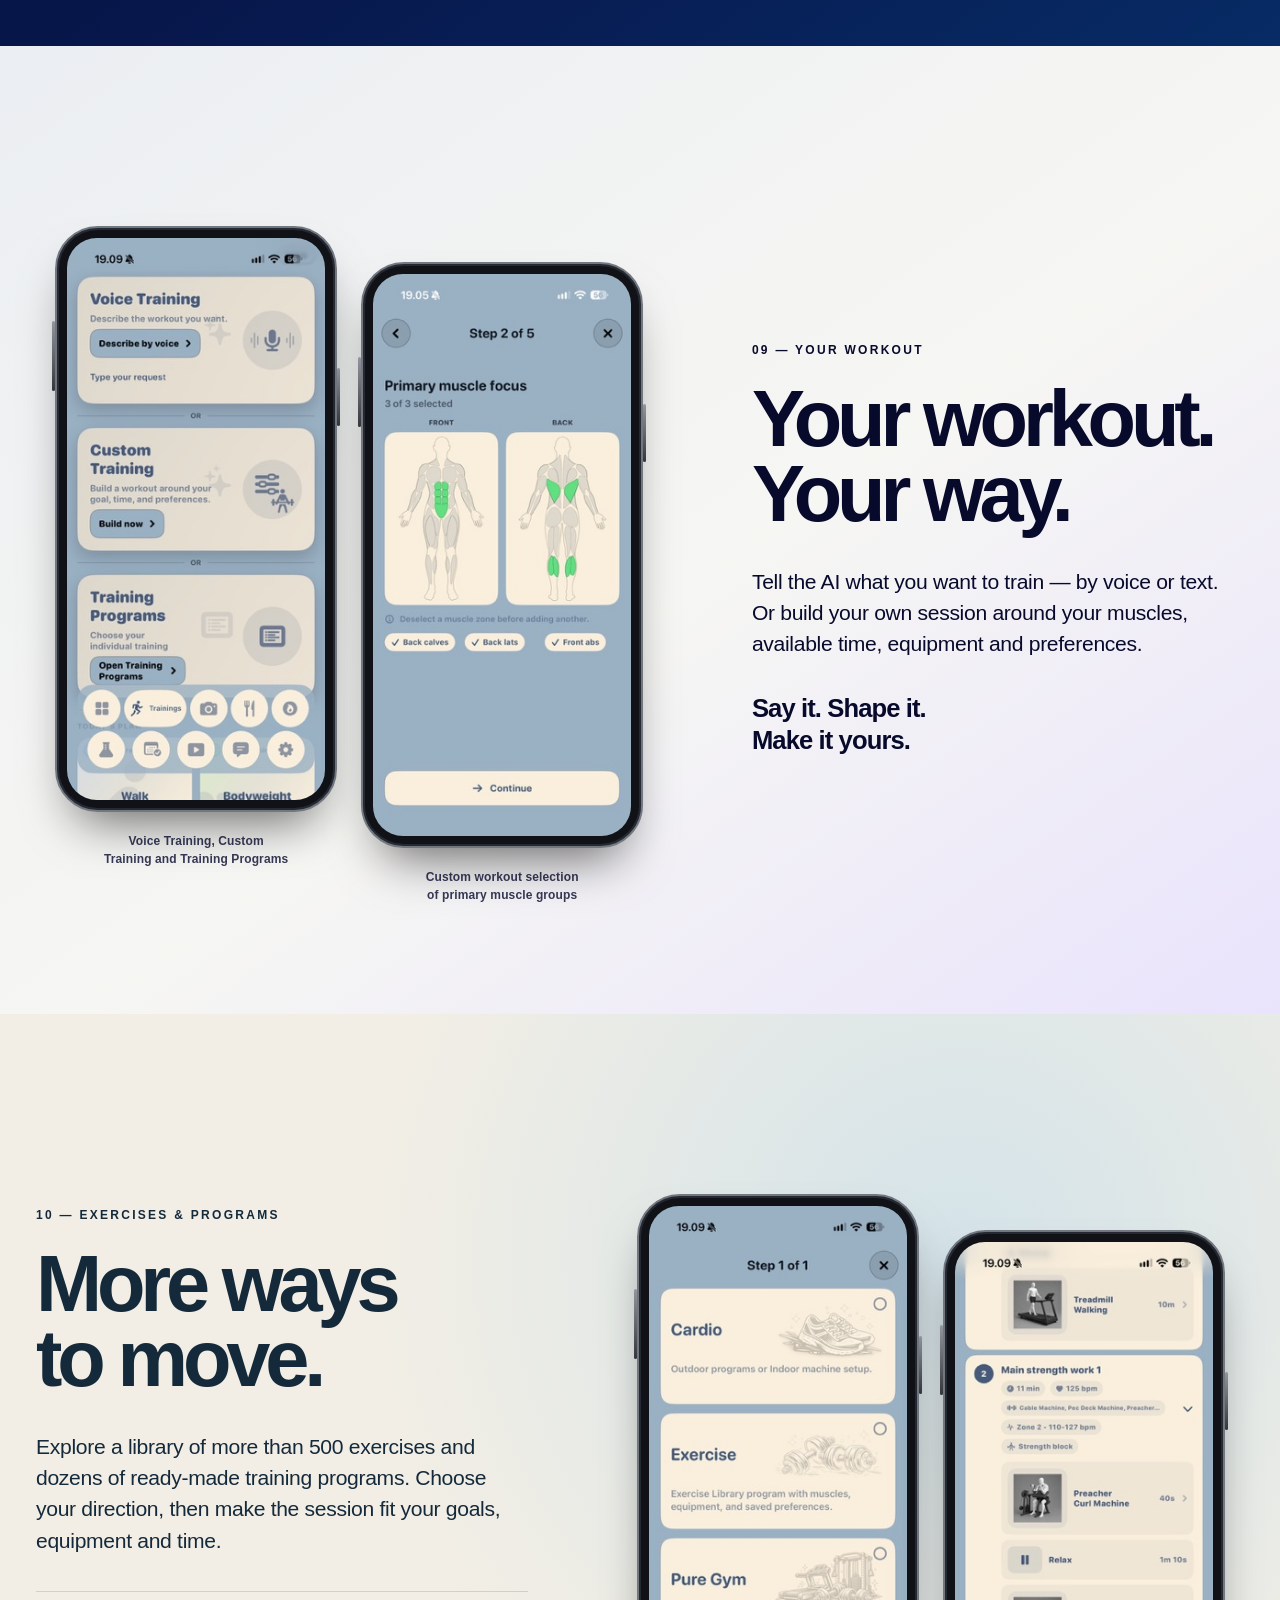
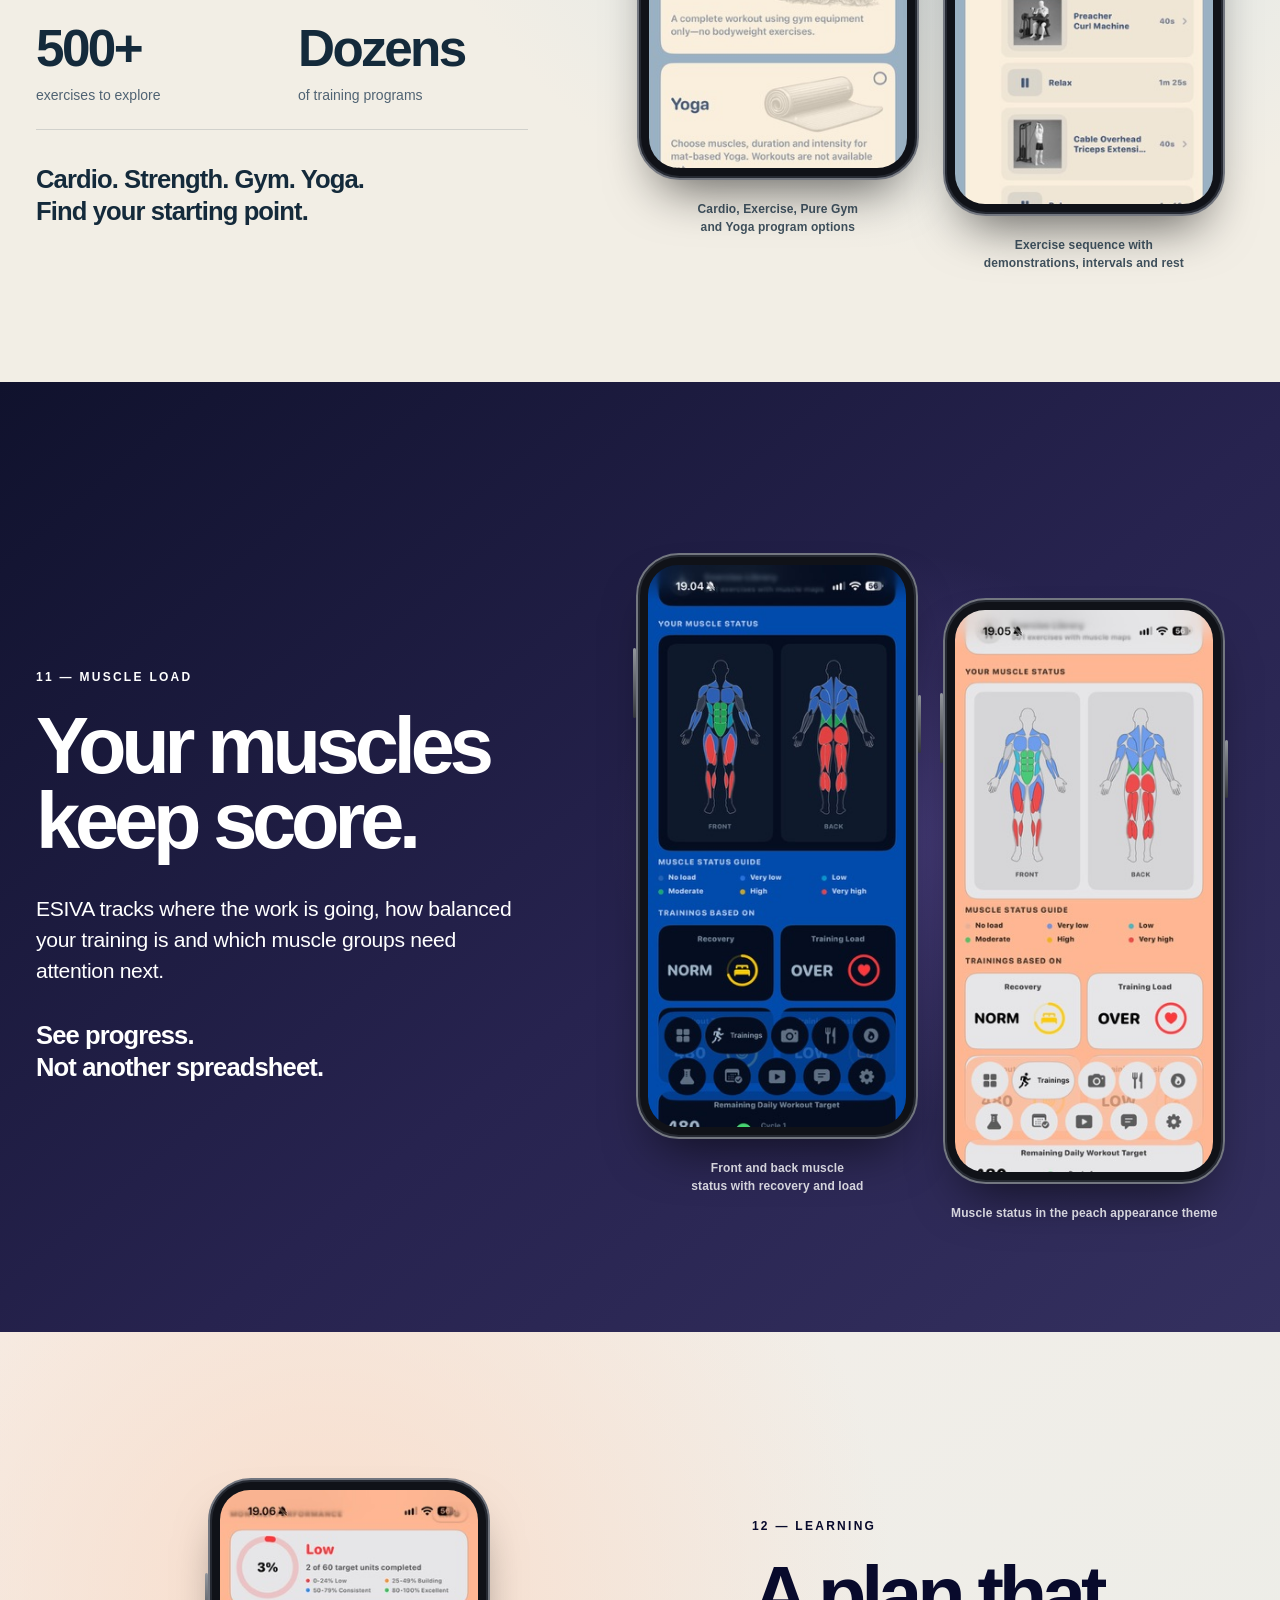
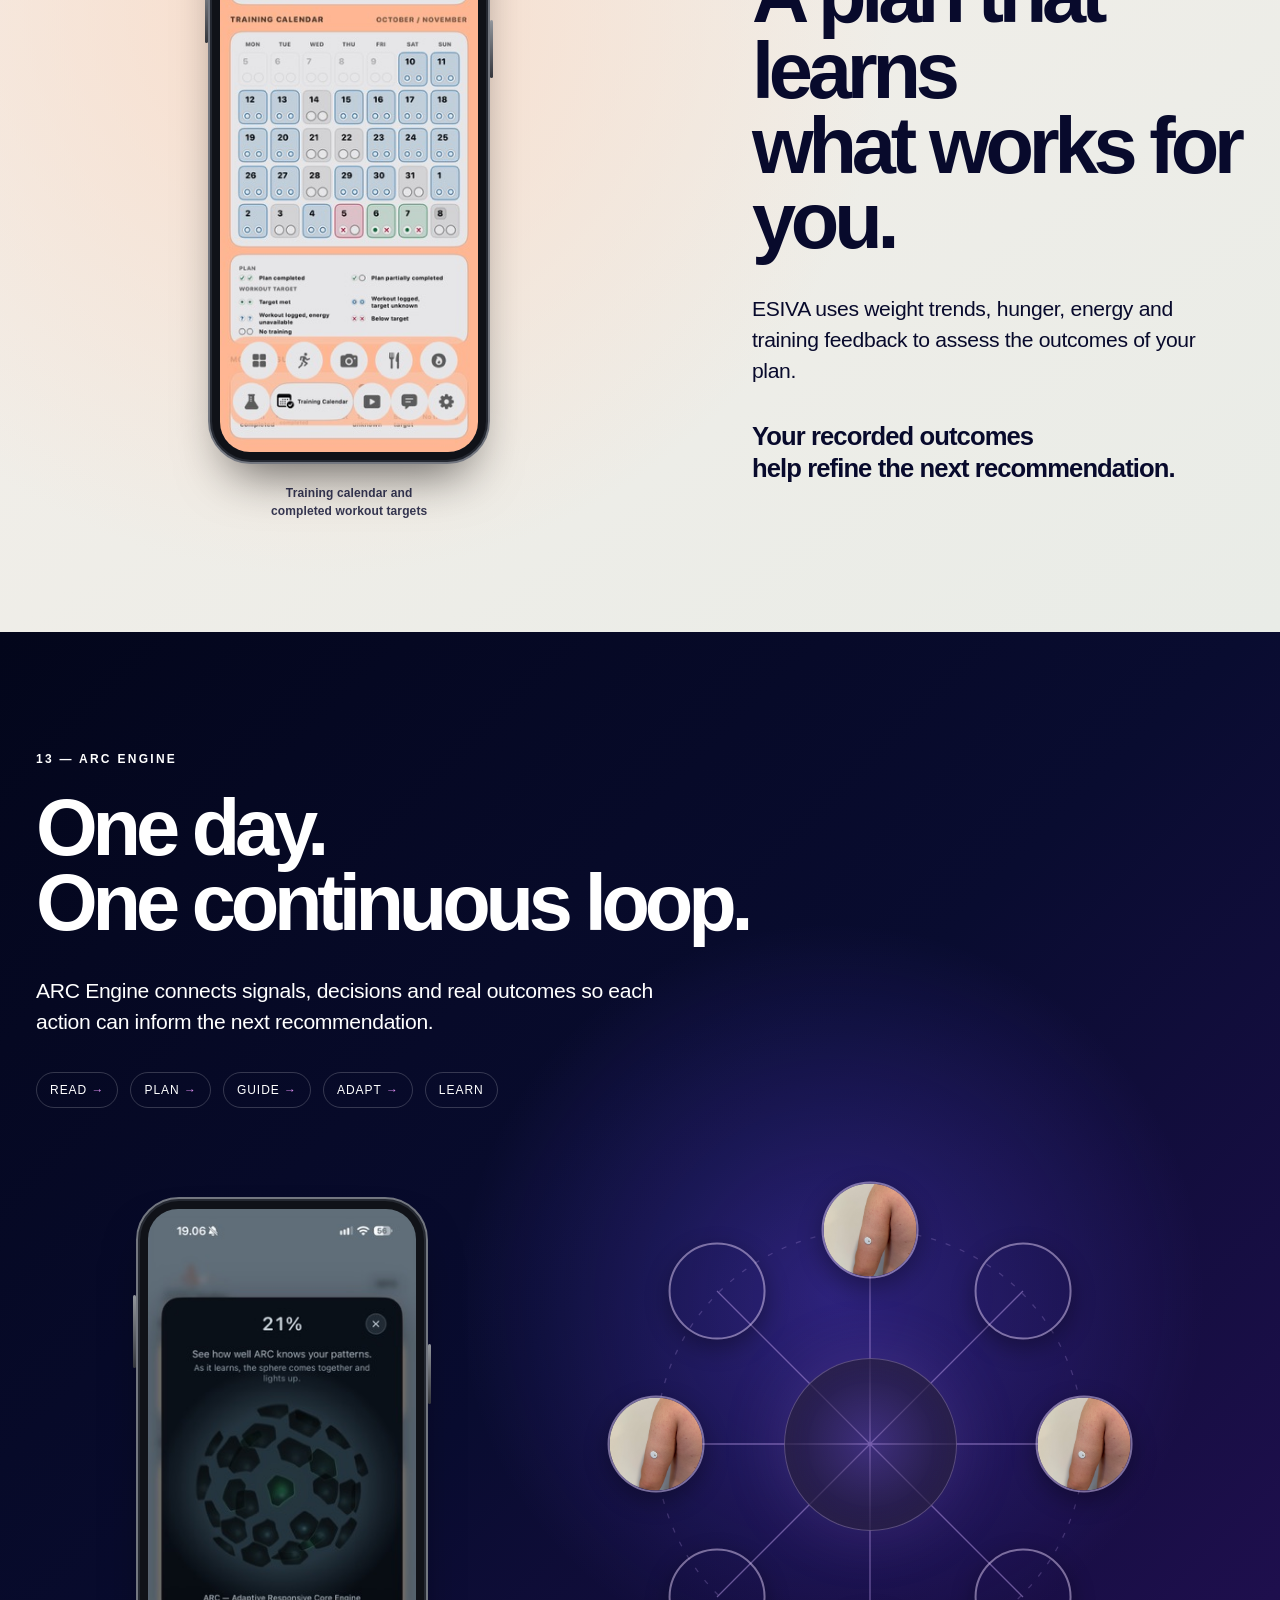
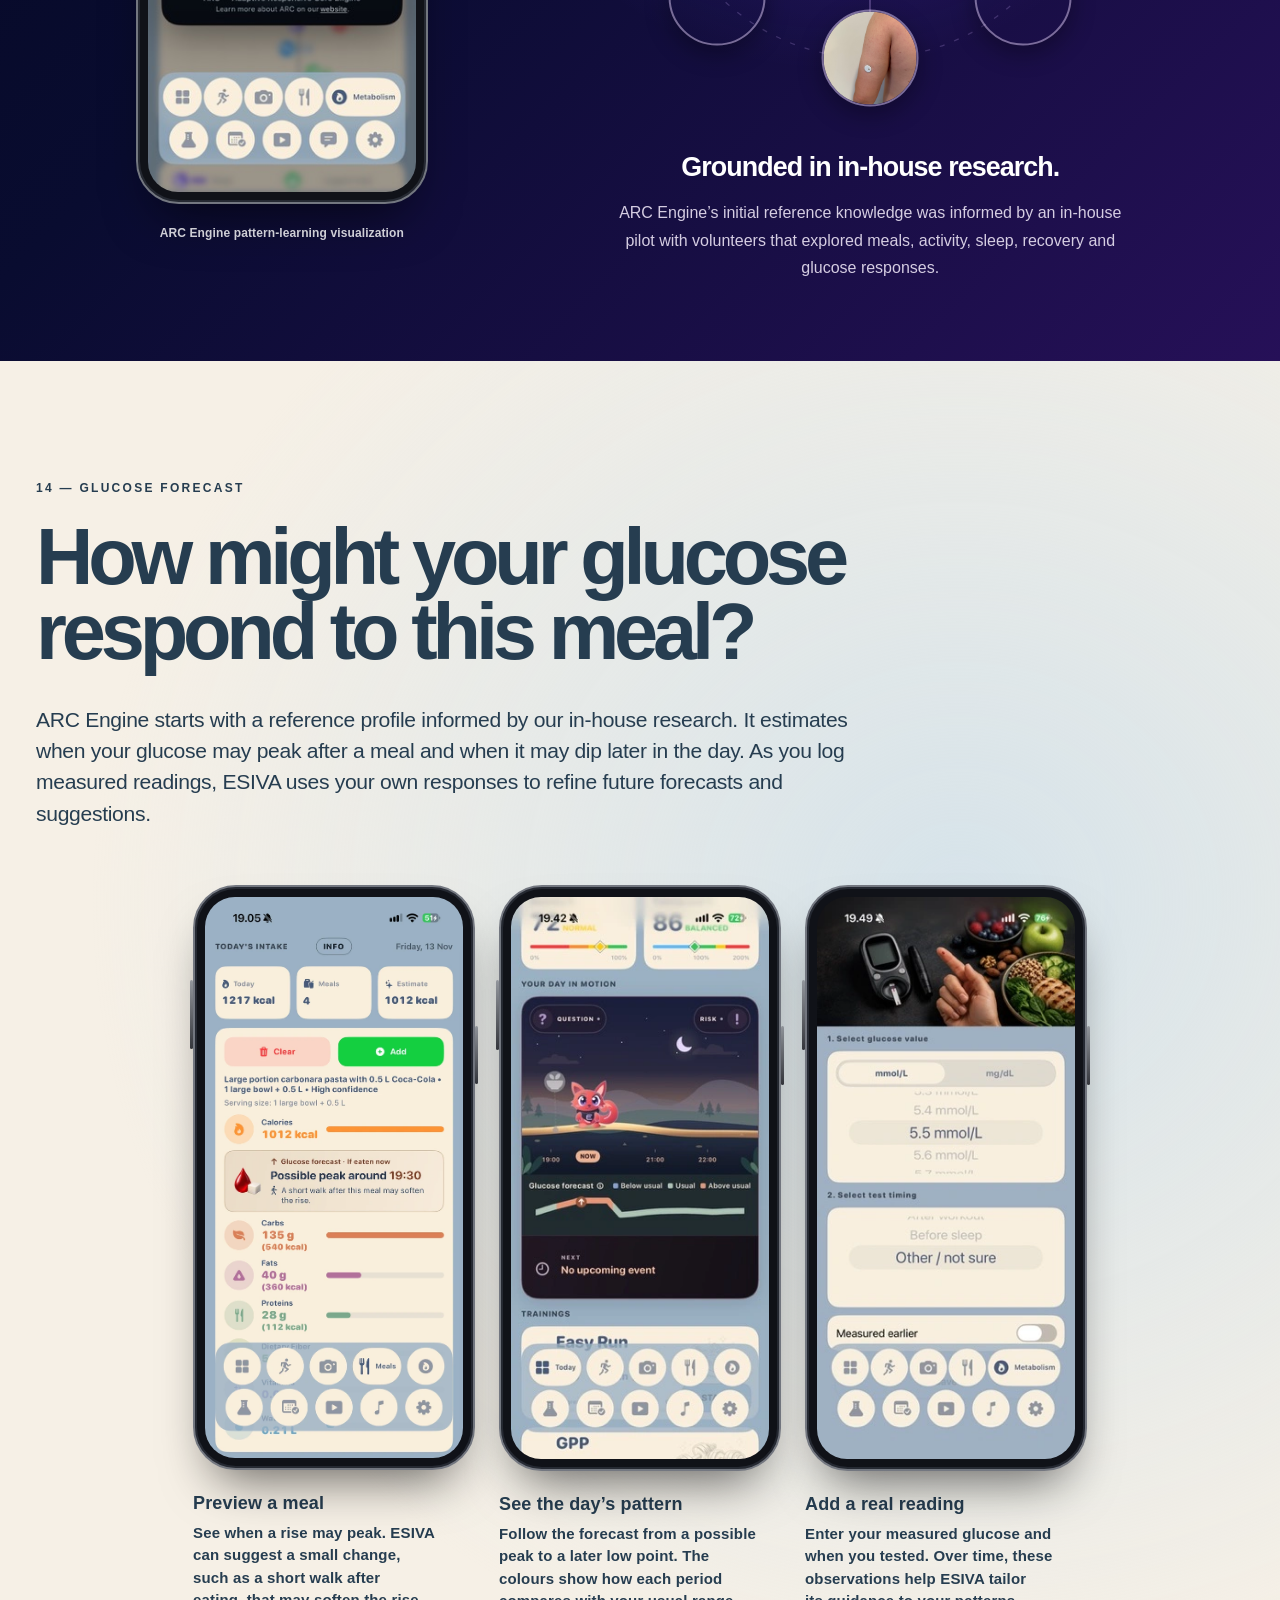
==== commit 1f4afe18: "Align ESIVA copy with founder reasoning style" ====
--- a/index.html
+++ b/index.html
@@ -66,7 +66,7 @@
     <div class="copy hero-copy">
       <p class="overview-kicker">CLOSED-LOOP WEIGHT MANAGEMENT</p>
       <h1>Your weight goals.<br>One connected loop.</h1>
-      <p class="lead">ESIVA connects your signals, food and training — helping you find your balance and anticipate hunger as your day changes.</p>
+      <p class="lead">ESIVA connects your signals, food and training to help you manage your balance and anticipate hunger as the day changes.</p>
       <ul class="overview-points">
         <li><span aria-hidden="true">01</span><div><strong>Balance your day.</strong> Connect meals, movement and recovery.</div></li>
         <li><span aria-hidden="true">02</span><div><strong>Get ahead of hunger.</strong> Timely forecasts help you plan before cravings take over.</div></li>
@@ -89,7 +89,7 @@
     <div class="copy">
       <div class="eyebrow">01 — YOUR CLOSED-LOOP COMPANION</div>
       <h2>Your goal.<br>A day in balance.</h2>
-      <p class="lead">Meals, movement, training and recovery belong to one connected system. ESIVA uses the signals you share to adjust your daily plan and keep your calorie balance in view.</p>
+      <p class="lead">Meals, movement, training and recovery affect one another. ESIVA uses the signals you share to adjust your daily plan and keep your calorie balance in view.</p>
       <p class="punch">Small adjustments.<br>Steadier progress towards your weight goal.</p>
       <p class="balance-detail">Working towards gradual weight loss? Bring food and activity into the same plan, with guidance that adapts as your day unfolds.</p>
       <ol class="balance-loop" aria-label="The ESIVA feedback loop"><li>Your signals</li><li>An updated plan</li><li>Your feedback</li></ol>
@@ -105,7 +105,7 @@
       <h2>Stay a step<br>ahead of hunger.</h2>
       <p class="lead">ARC Engine estimates when hunger may rise from your meal, activity and feedback signals. Your companion brings that forecast into your day, with a timely prompt to plan your next meal.</p>
       <p class="punch">A friendly nudge.<br>More time to make your choice.</p>
-      <p class="hunger-detail">Spot the signal early, plan ahead and make it easier to stay with the habits you are building.</p>
+      <p class="hunger-detail">An early signal gives you time to plan your next step and stay with the habits you are building.</p>
       <p class="forecast-note">Forecasts update with your signals. The timing is an estimate.</p>
     </div>
     <div class="visual app-gallery" role="region" aria-label="Hunger forecast and companion guidance" tabindex="0"><figure class="app-device phone-frame"><div class="device-body"><img src="/assets/images/app/hunger-forecast.jpeg" alt="Your companion highlights possible hunger on the day’s timeline" width="281" height="612" loading="lazy" decoding="async"></div><figcaption>Your companion highlights possible hunger on the day’s timeline</figcaption></figure><figure class="app-device phone-frame"><div class="device-body"><img src="/assets/images/app/hunger-prompt.jpeg" alt="An early hunger-risk prompt suggests planning the next meal" width="281" height="612" loading="lazy" decoding="async"></div><figcaption>An early hunger-risk prompt suggests planning the next meal</figcaption></figure></div>
@@ -124,8 +124,7 @@
       </h2>
 
       <p class="lead">
-        ESIVA reads how you slept, how recovered you are and what your body
-        has already been through — then builds a clear plan for today.
+        ESIVA uses your sleep, recovery and recent activity to build today’s plan.
       </p>
 
       <p class="punch">
@@ -231,8 +230,8 @@
       </p>
 
       <p class="punch">
-        Recovery changes the plan<br>
-        before fatigue becomes the plan.
+        Your recovery helps determine<br>
+        how demanding the plan should be.
       </p>
     </div>
 
@@ -303,13 +302,12 @@
       </h2>
 
       <p class="lead">
-        Weight trends, hunger, energy and training feedback become outcomes —
-        not more charts you have to manage.
+        ESIVA uses weight trends, hunger, energy and training feedback to assess the outcomes of your plan.
       </p>
 
       <p class="punch">
-        What actually happened<br>
-        improves what happens next.
+        Your recorded outcomes<br>
+        help refine the next recommendation.
       </p>
     </div>
 
@@ -332,7 +330,7 @@
 
       <p class="lead">
         ARC Engine connects signals, decisions and real outcomes
-        so every action can improve the next recommendation.
+        so each action can inform the next recommendation.
       </p><ol class="arc-steps" aria-label="ARC adaptive cycle"><li>Read</li><li>Plan</li><li>Guide</li><li>Adapt</li><li>Learn</li></ol>
     </div>
 
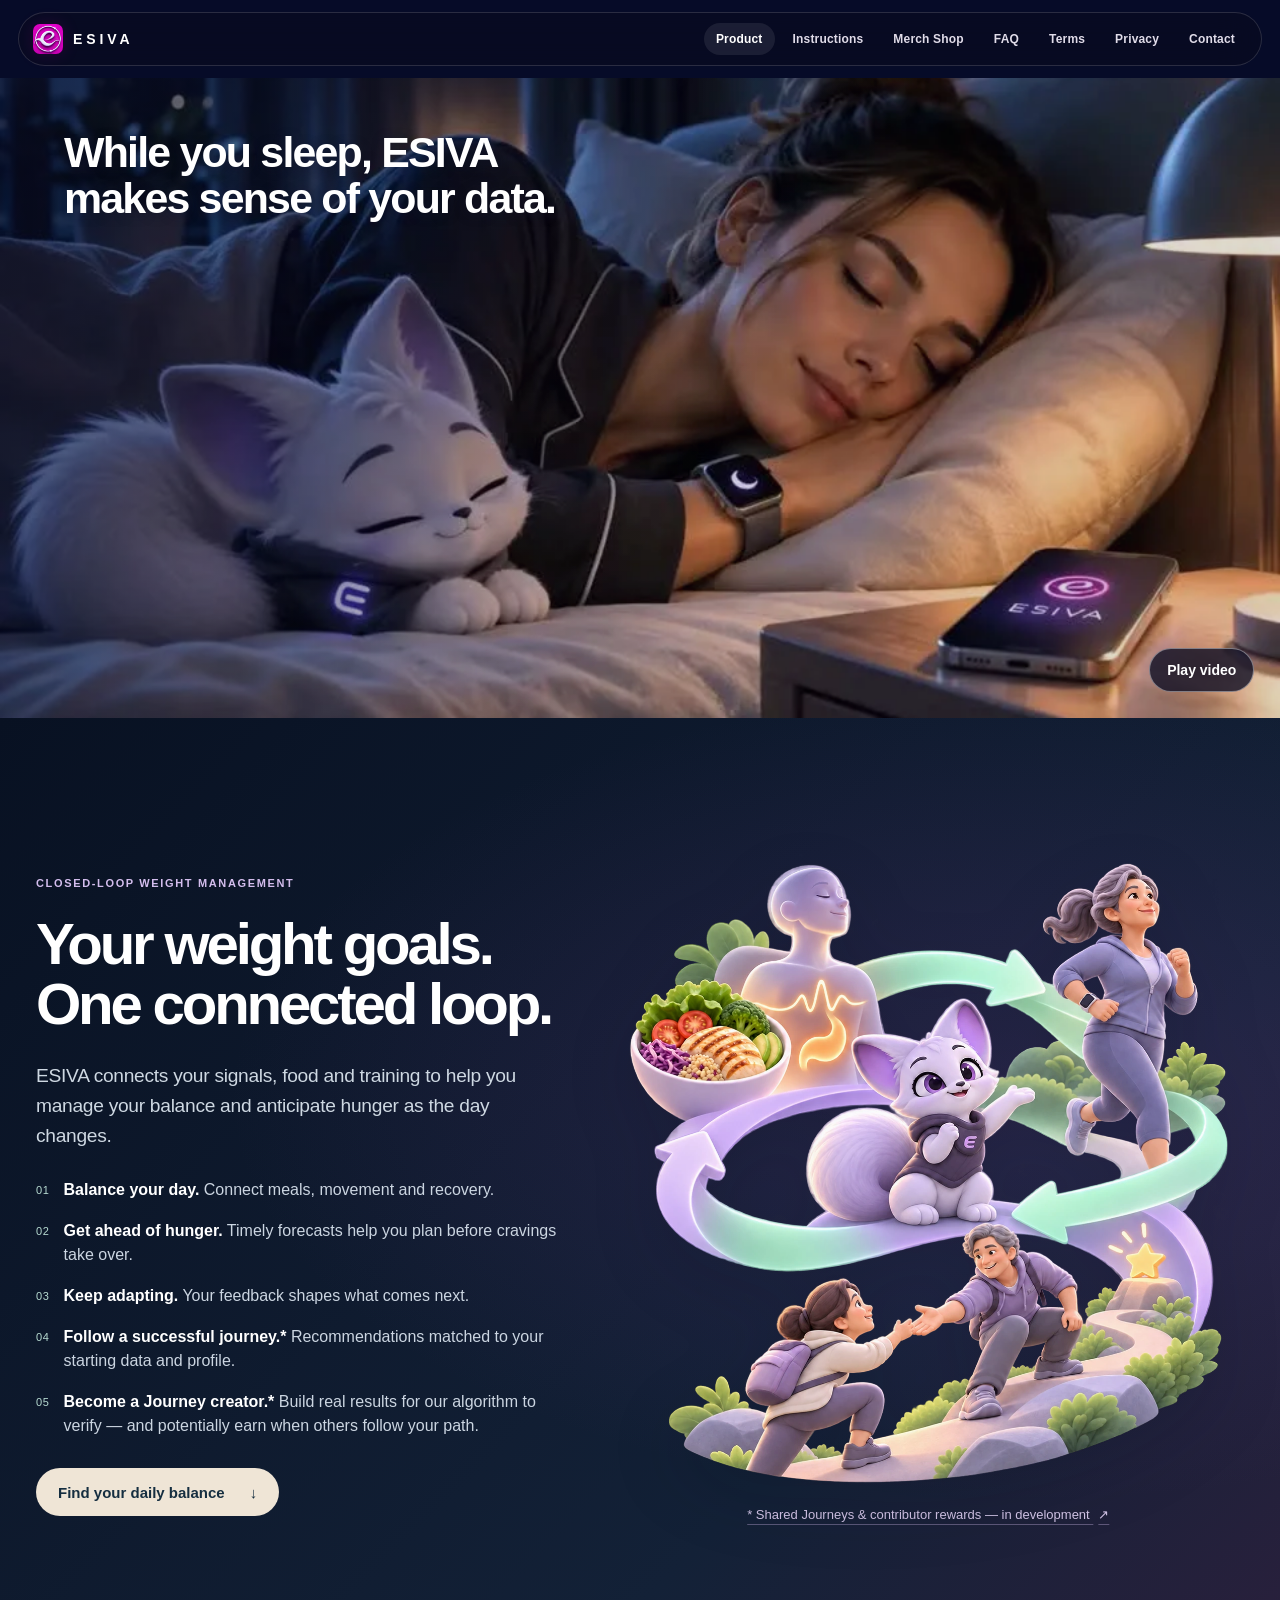
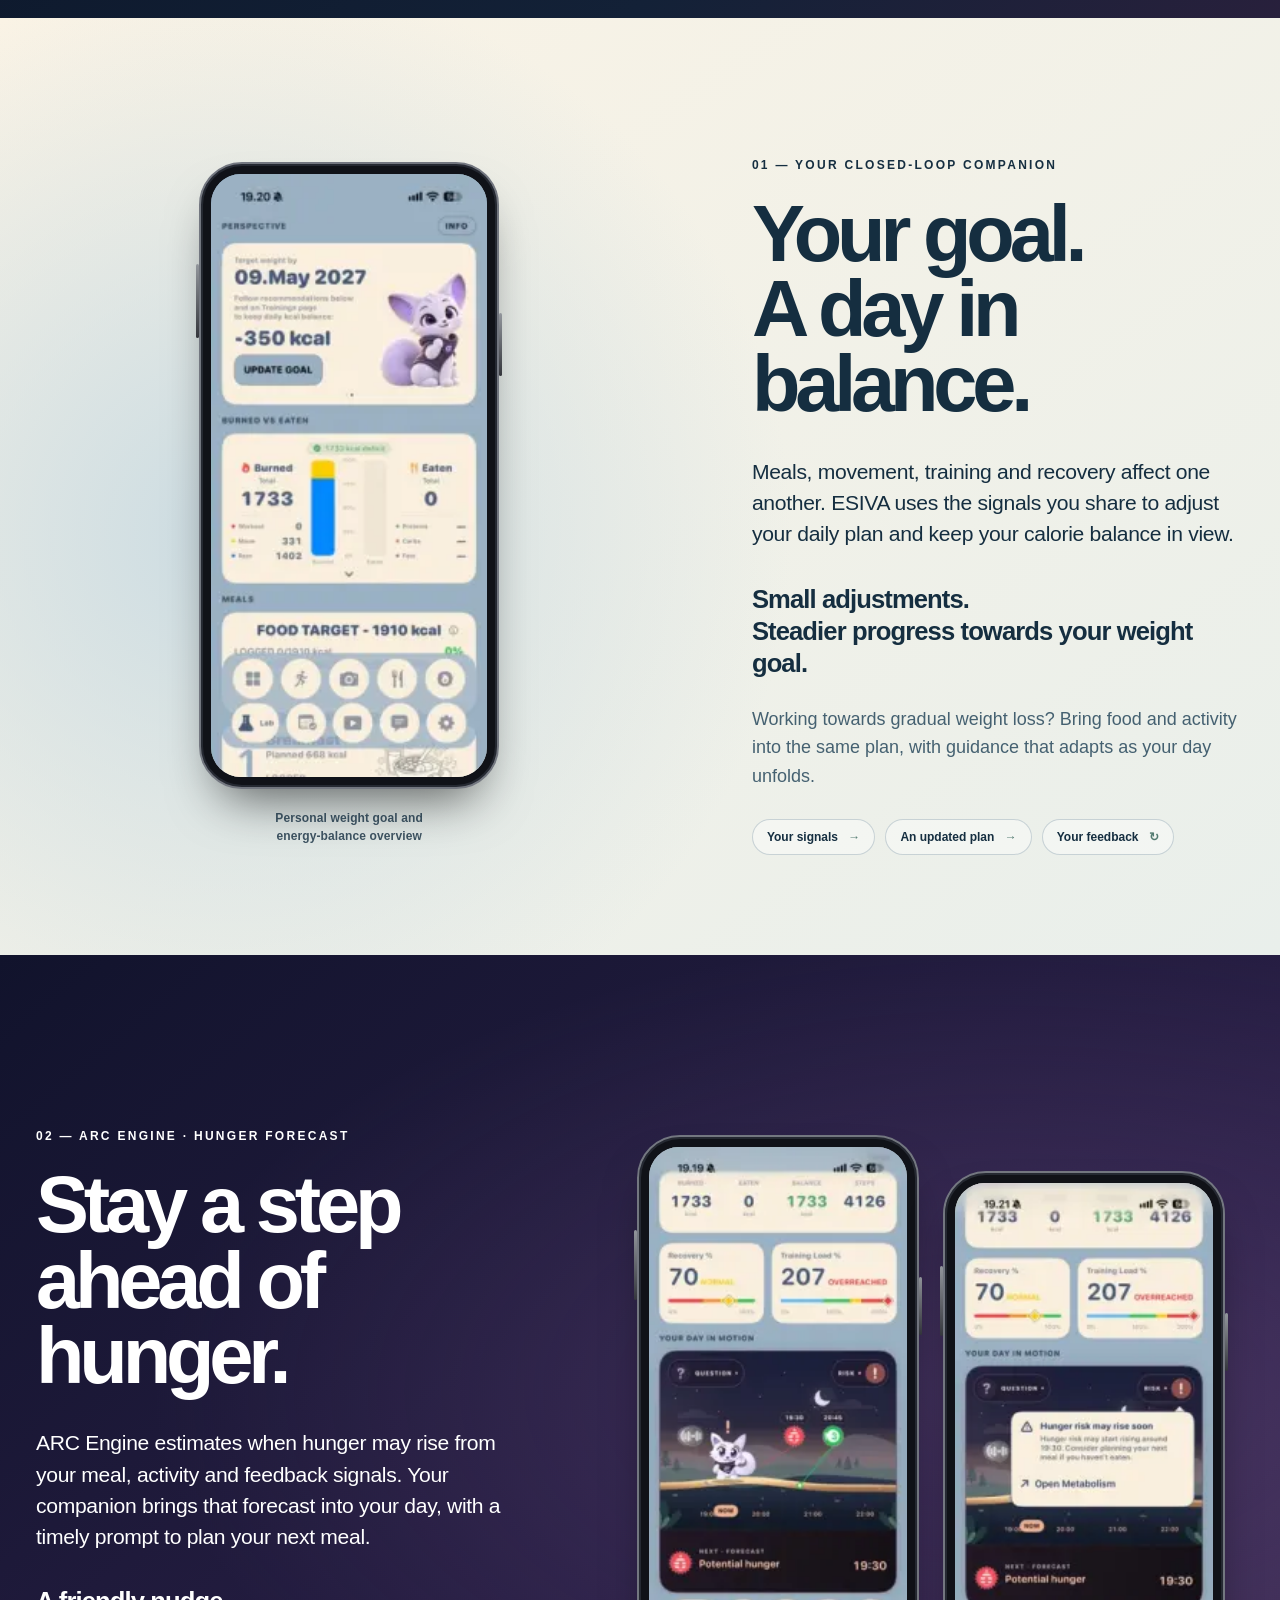
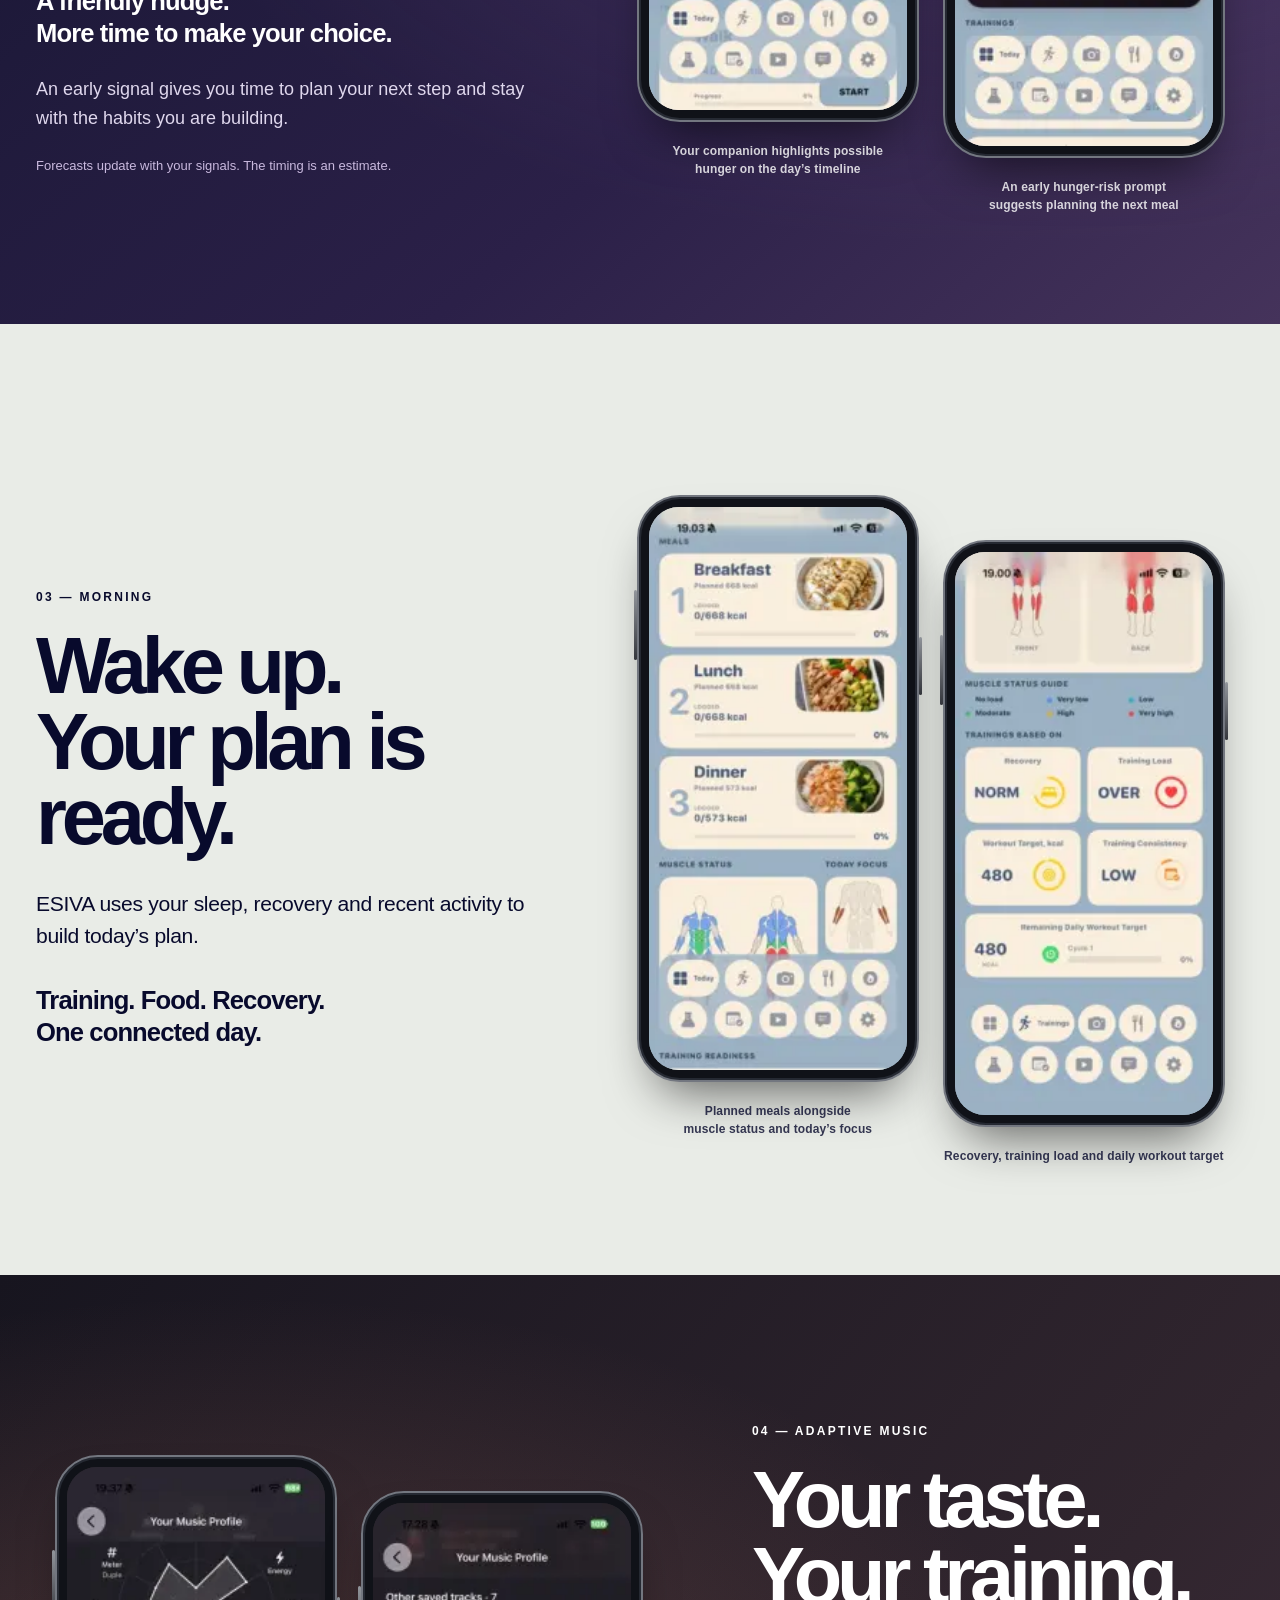
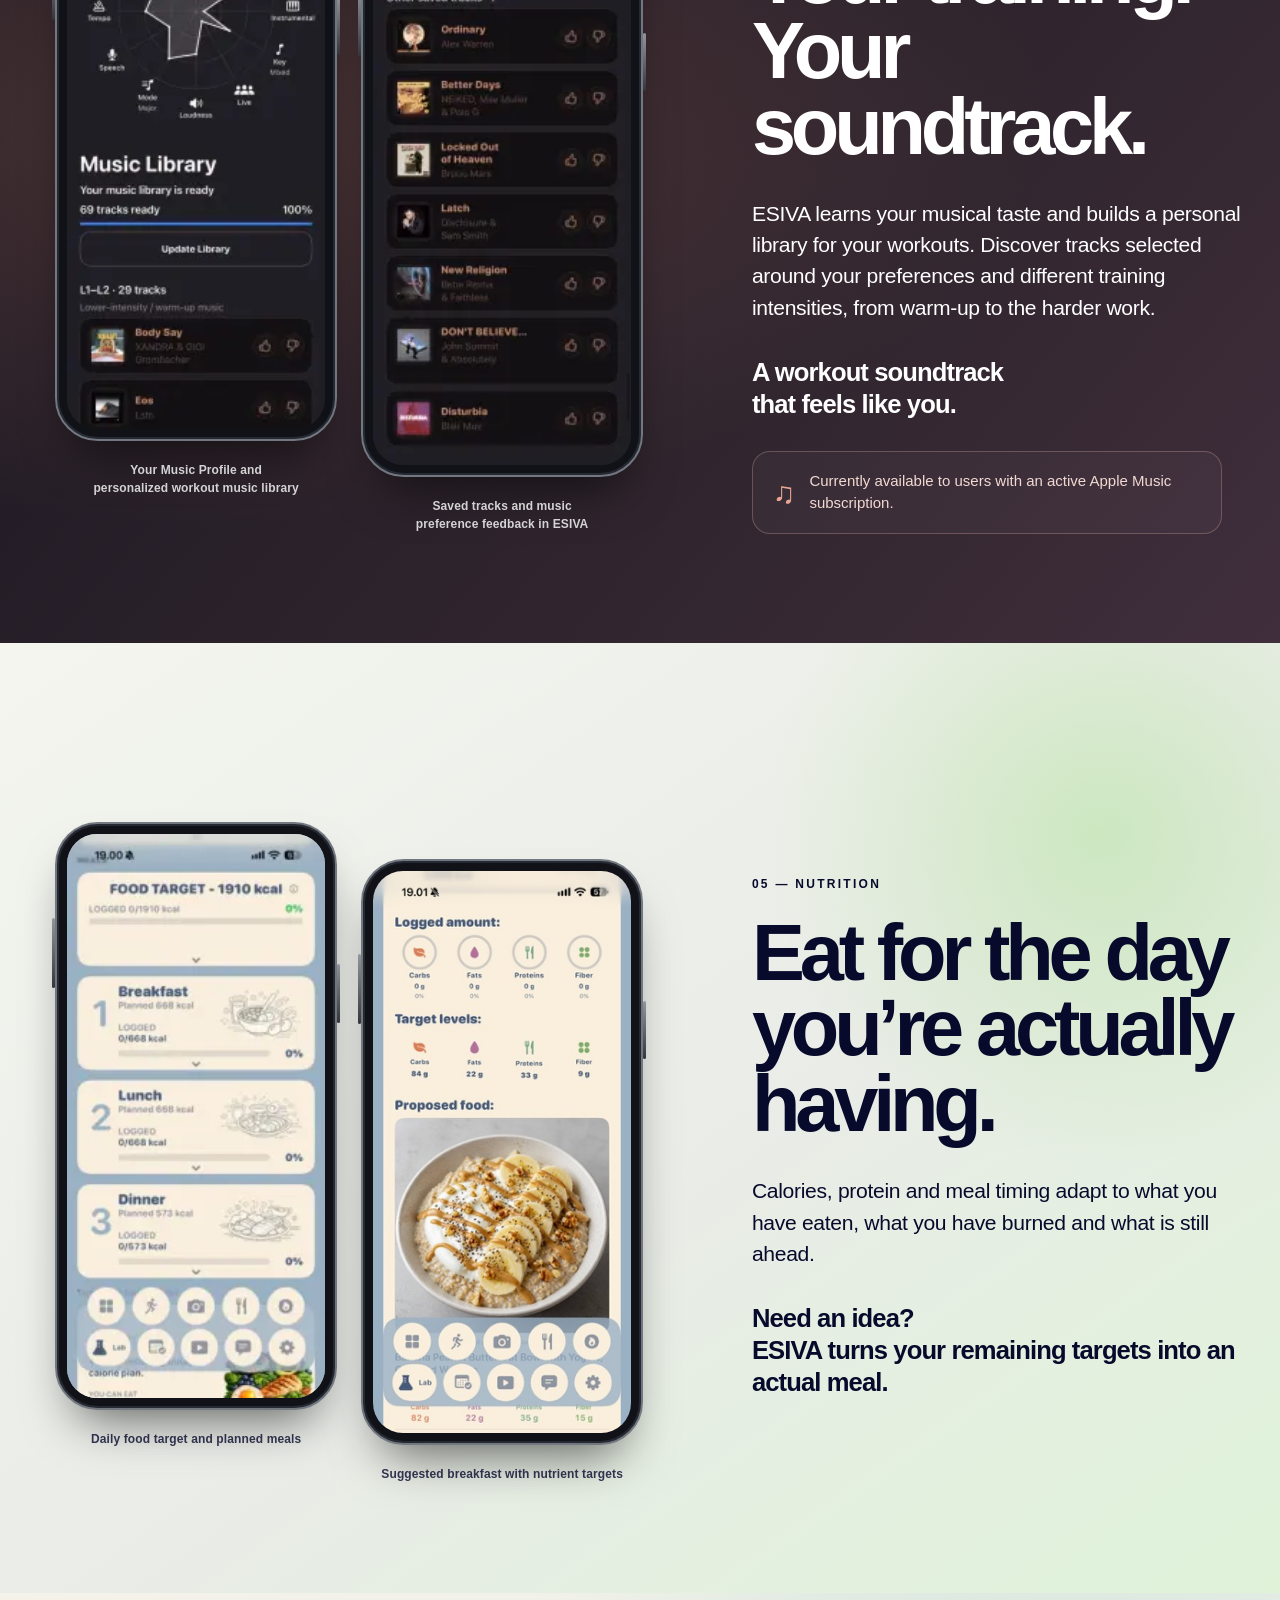
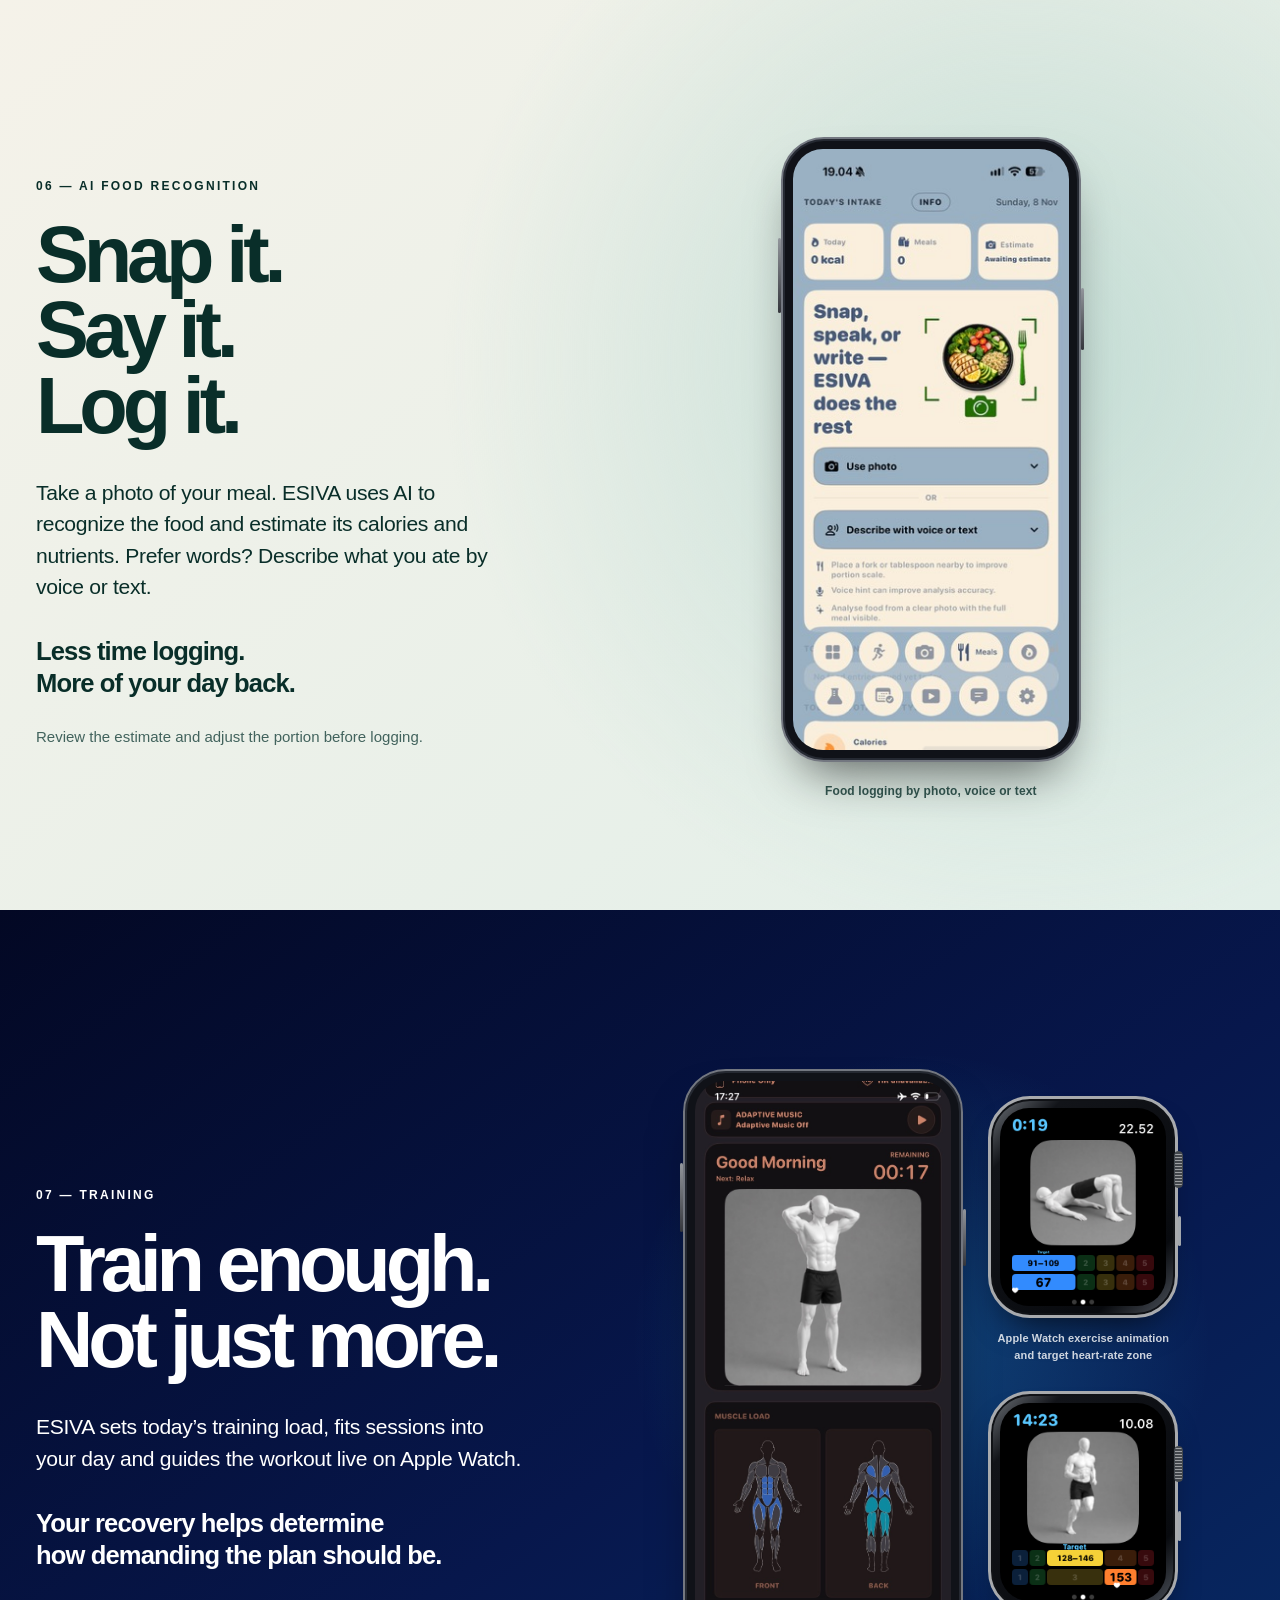
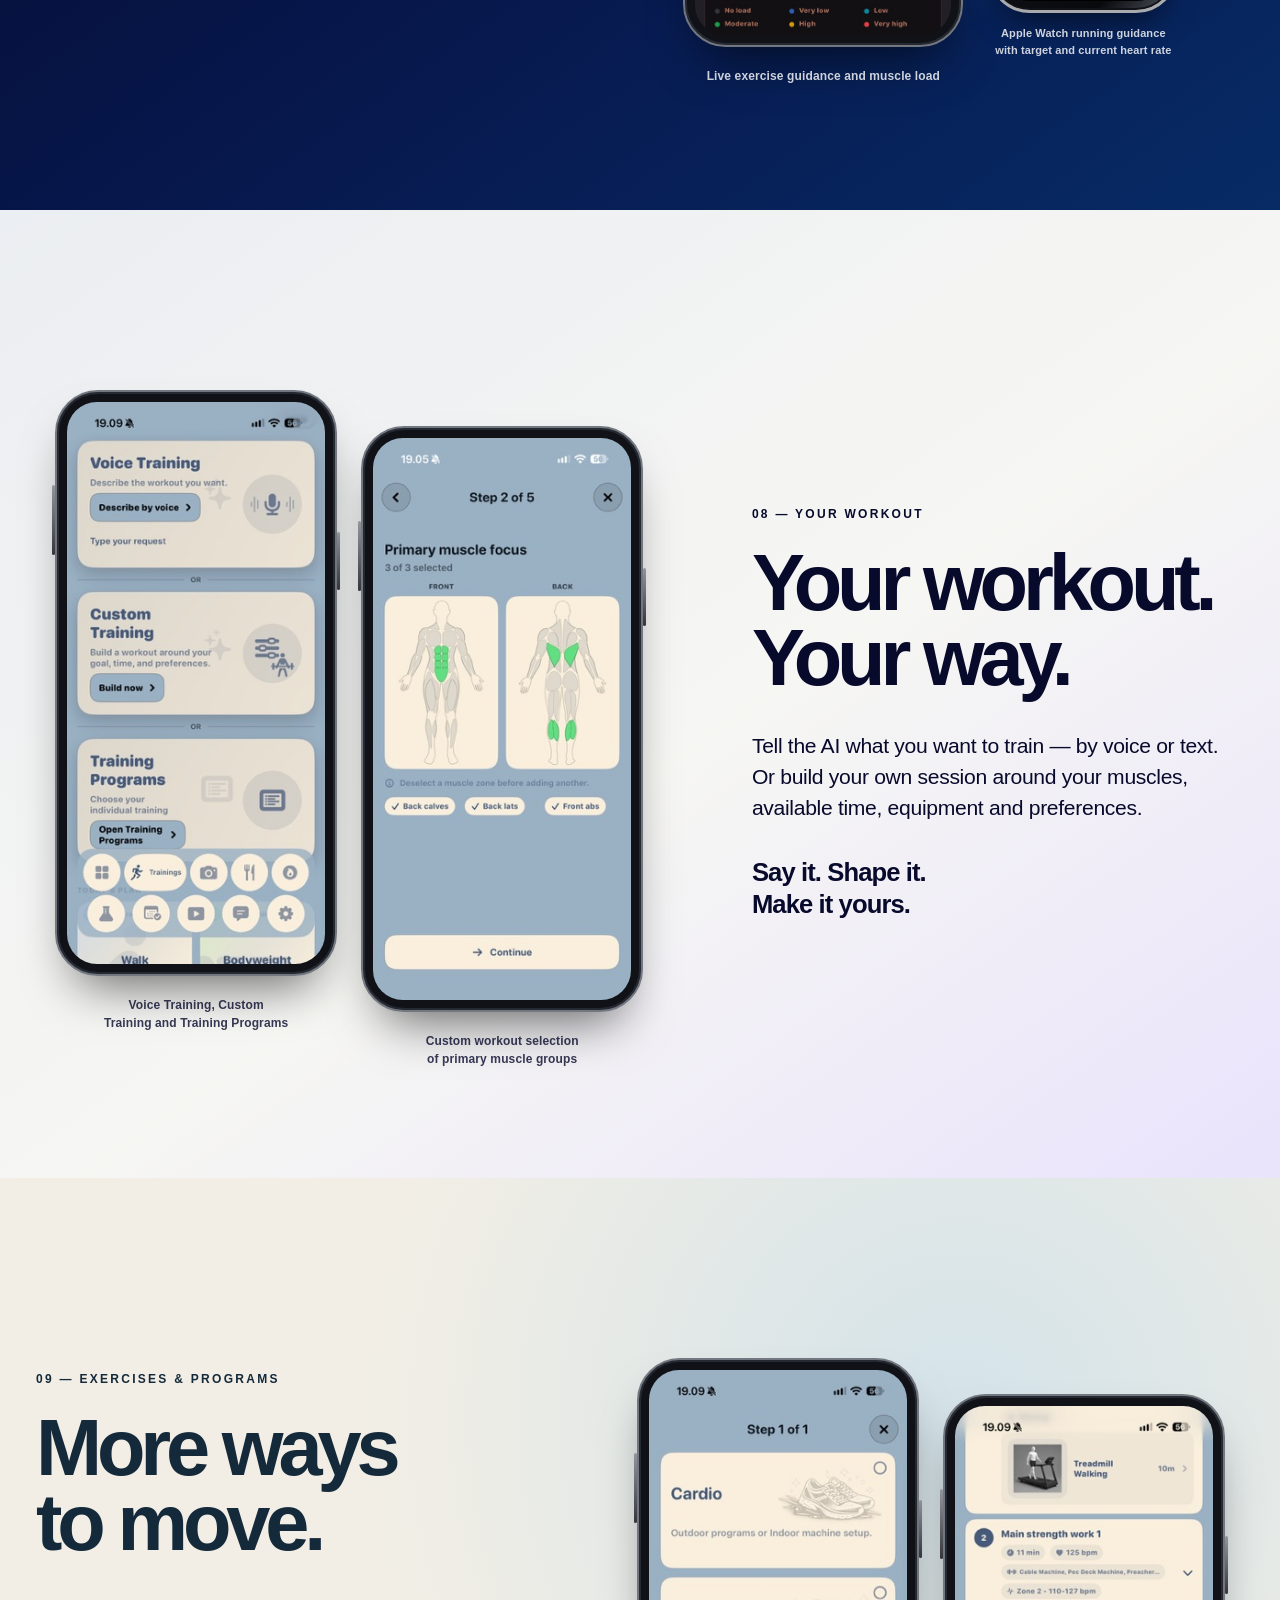
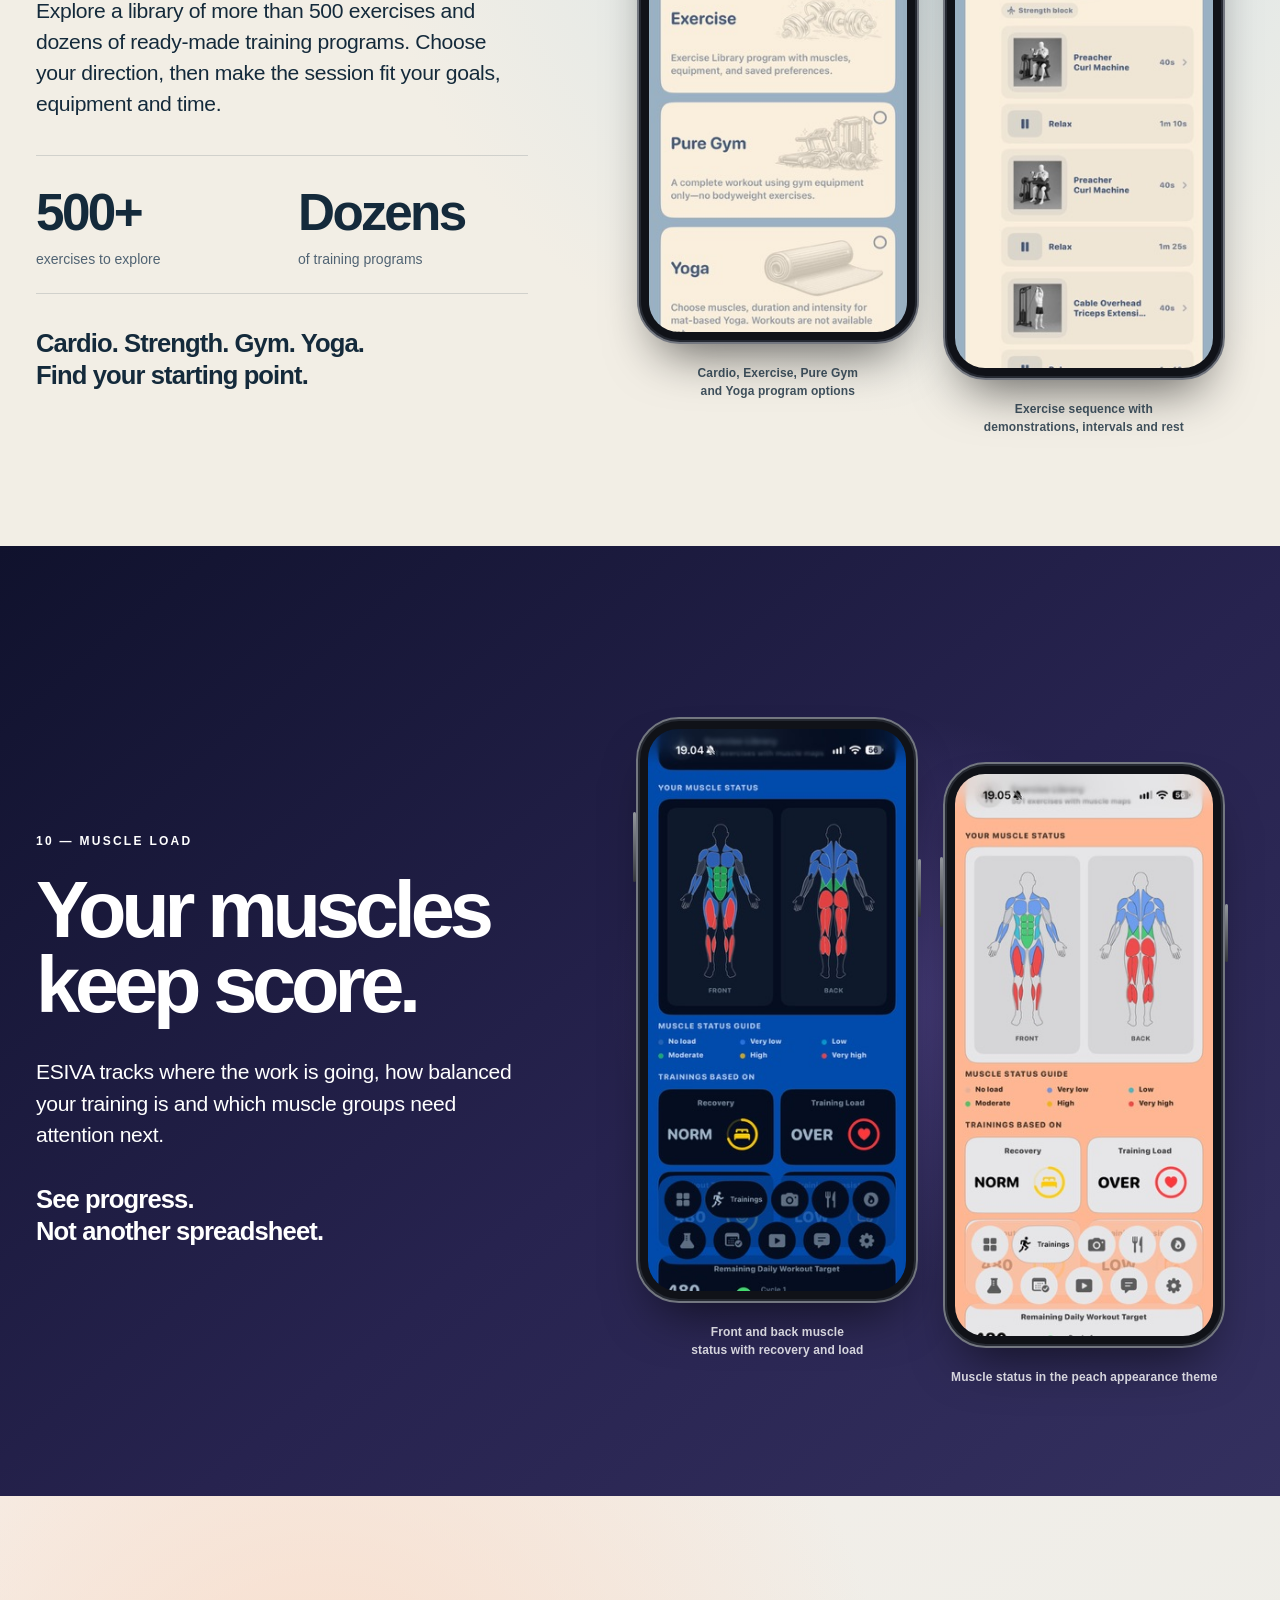
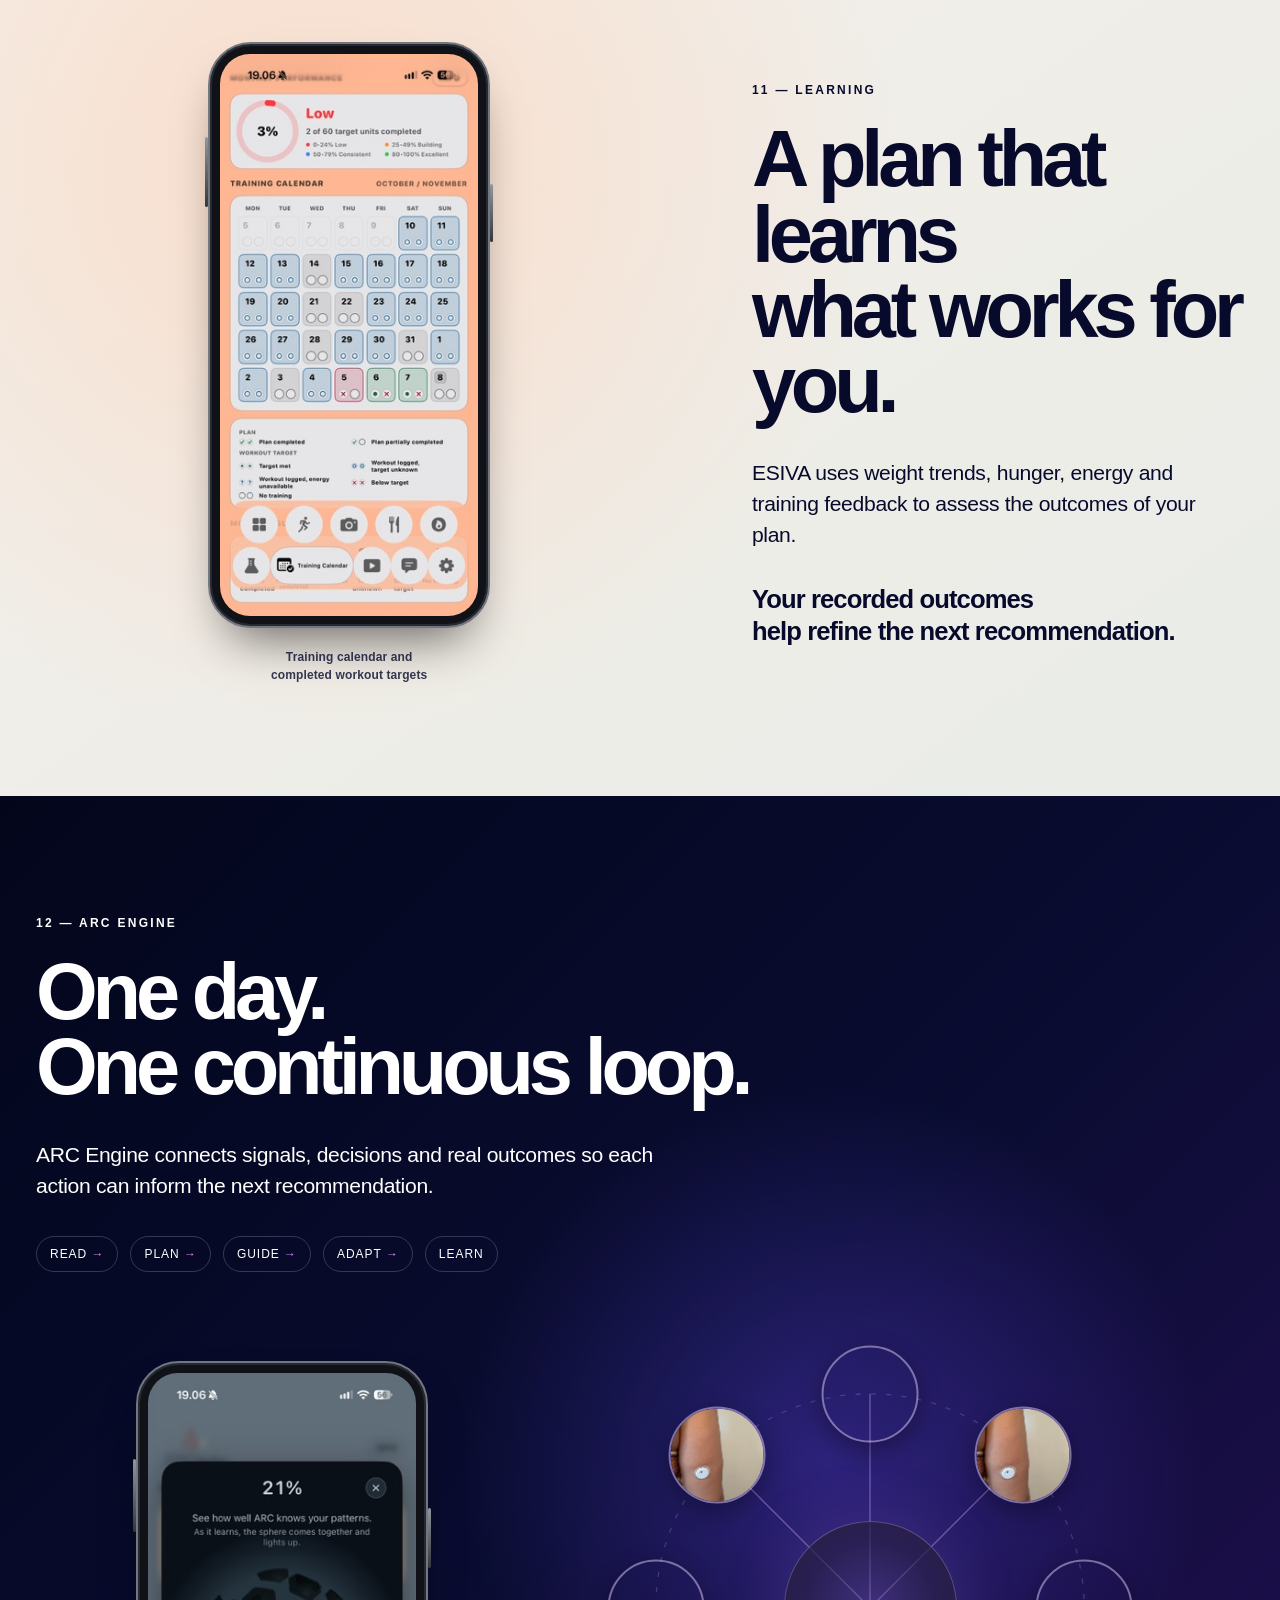
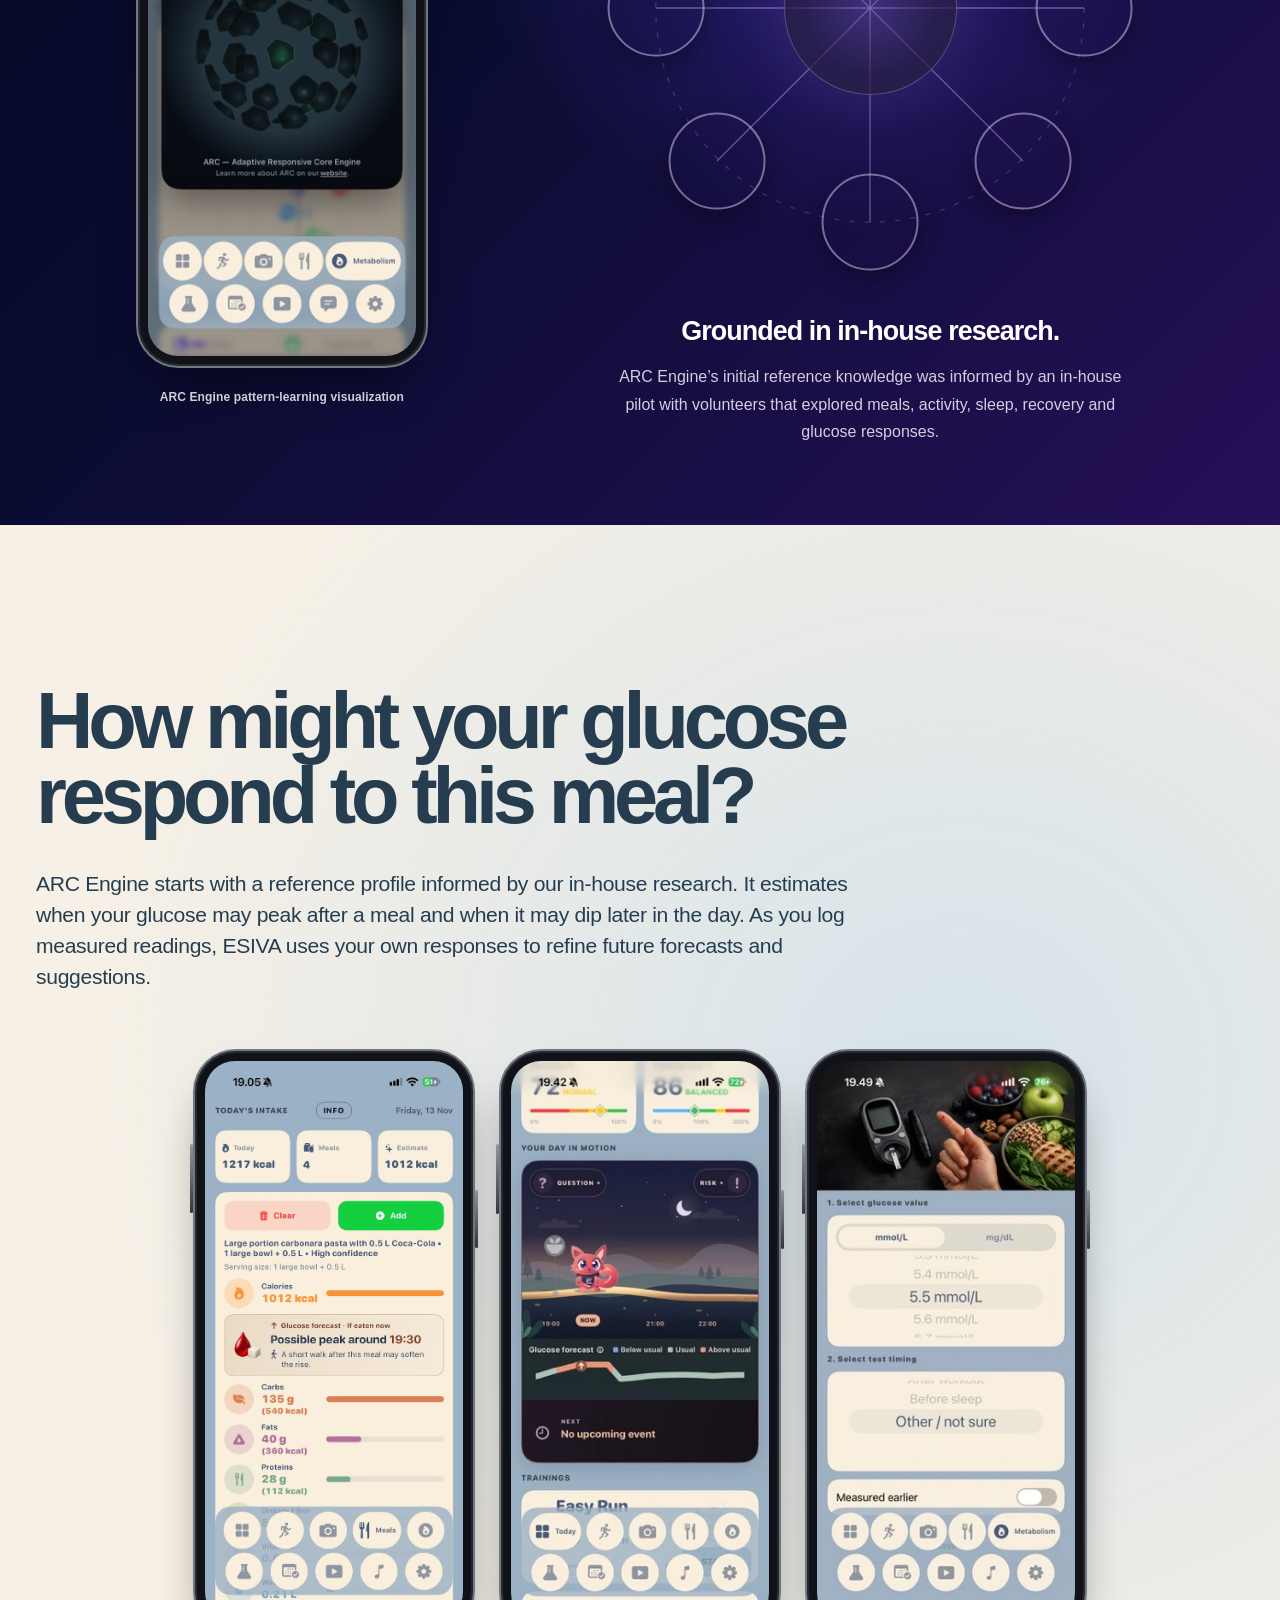
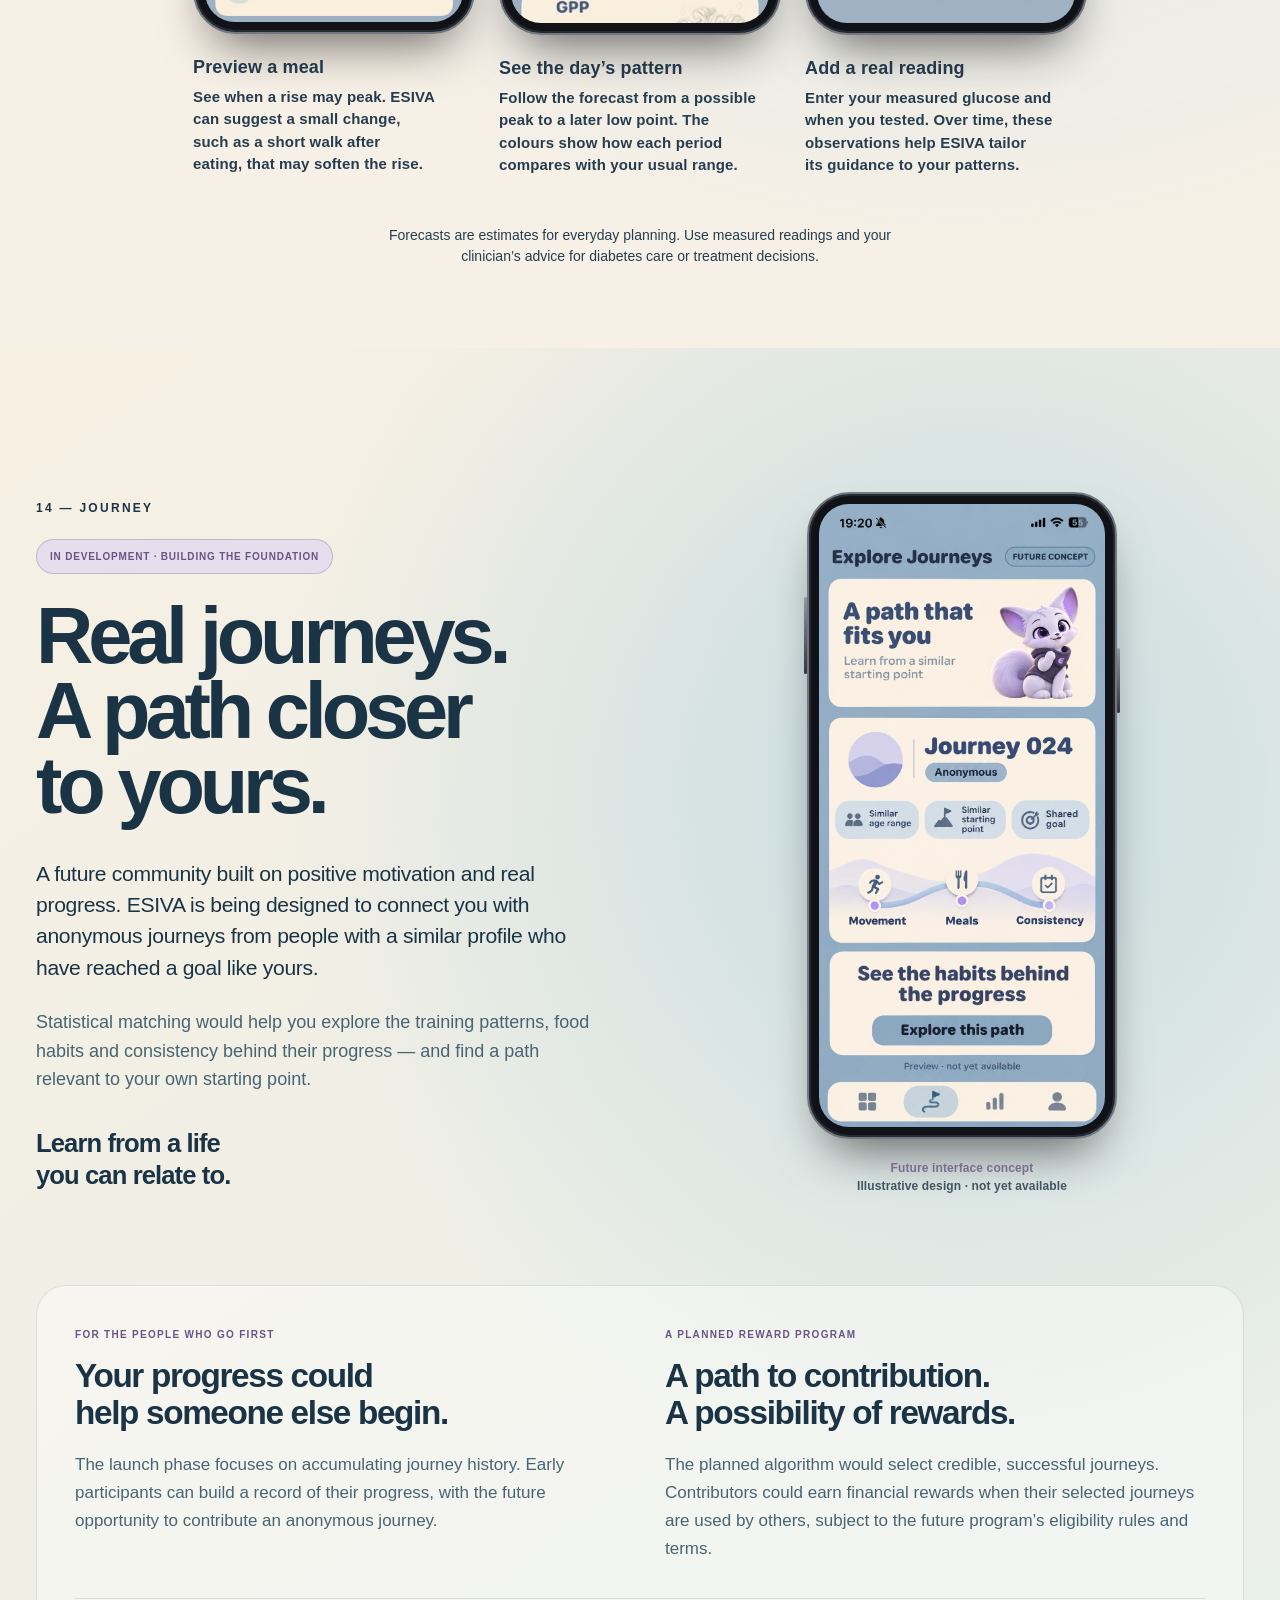
==== commit 1f1bd8b4: "Add ESIVA instructions and improve homepage media loading" ====
--- a/index.html
+++ b/index.html
@@ -18,8 +18,10 @@
   <link rel="stylesheet" href="/assets/css/site-chrome.css?v=20261108-company">
   <link rel="stylesheet" href="/assets/css/product-overview.css?v=20261109-journey-20261108-visual-story">
   <link rel="stylesheet" href="/assets/css/arc-research.css?v=20261110">
-  <link rel="stylesheet" href="/assets/css/day-film.css">
-  <script defer src="/assets/js/day-film.js"></script>
+  <link rel="stylesheet" href="/assets/css/day-film.css?v=2">
+  <link rel="stylesheet" href="/assets/css/scroll-reveal.css">
+  <script defer src="/assets/js/day-film.js?v=2"></script>
+  <script defer src="/assets/js/scroll-reveal.js"></script>
 </head>
 
 <body class="product-film-page">
@@ -31,6 +33,7 @@
   </a>
   <nav class="site-nav" aria-label="Main navigation">
     <a href="/?v=20261108-nav" aria-current="page">Product</a>
+    <a href="/instructions/">Instructions</a>
     <a href="/merch/?v=20261108-merch">Merch Shop</a>
     <a href="/faq/?v=20261108-nav">FAQ</a>
     <a href="/terms/?v=20261108-nav">Terms</a>
@@ -42,9 +45,9 @@
 
 <main>
   <section class="day-film" aria-label="A day with ESIVA">
-    <video muted playsinline loop preload="none" poster="/assets/media/day-film/day-poster.jpg" aria-hidden="true">
-      <source media="(max-width: 620px)" src="/assets/media/day-film/day-480.mp4" type="video/mp4">
-      <source src="/assets/media/day-film/day-720.mp4" type="video/mp4">
+    <video muted playsinline loop preload="none" poster="/assets/media/day-film/day-poster.webp" aria-hidden="true">
+      <source media="(max-width: 620px)" data-src="/assets/media/day-film/day-480.mp4" type="video/mp4">
+      <source data-src="/assets/media/day-film/day-720.mp4" type="video/mp4">
     </video>
     <div class="day-film-copy">
       <p data-start="0">While you sleep, ESIVA makes sense of your data.</p>
@@ -94,7 +97,7 @@
       <p class="balance-detail">Working towards gradual weight loss? Bring food and activity into the same plan, with guidance that adapts as your day unfolds.</p>
       <ol class="balance-loop" aria-label="The ESIVA feedback loop"><li>Your signals</li><li>An updated plan</li><li>Your feedback</li></ol>
     </div>
-    <div class="visual app-gallery" role="region" aria-label="Personal goal and calorie balance" tabindex="0"><figure class="app-device phone-frame"><div class="device-body"><img src="/assets/images/app/weight-perspective.jpeg" alt="Personal weight goal and energy-balance overview" width="281" height="612" loading="lazy" decoding="async"></div><figcaption>Personal weight goal and energy-balance overview</figcaption></figure></div>
+    <div class="visual app-gallery" role="region" aria-label="Personal goal and calorie balance" tabindex="0"><figure class="app-device phone-frame"><div class="device-body"><img src="/assets/images/app/light/weight-perspective.webp" data-screen-full="/assets/images/app/weight-perspective.jpeg" data-screen-width="281" data-screen-light-width="180" sizes="(max-width: 620px) calc(100vw - 100px), 312px" style="--screen-preview: url([data-uri])" alt="Personal weight goal and energy-balance overview" width="281" height="612" loading="lazy" decoding="async"></div><figcaption>Personal weight goal and energy-balance overview</figcaption></figure></div>
   </div>
 </section>
 
@@ -108,7 +111,7 @@
       <p class="hunger-detail">An early signal gives you time to plan your next step and stay with the habits you are building.</p>
       <p class="forecast-note">Forecasts update with your signals. The timing is an estimate.</p>
     </div>
-    <div class="visual app-gallery" role="region" aria-label="Hunger forecast and companion guidance" tabindex="0"><figure class="app-device phone-frame"><div class="device-body"><img src="/assets/images/app/hunger-forecast.jpeg" alt="Your companion highlights possible hunger on the day’s timeline" width="281" height="612" loading="lazy" decoding="async"></div><figcaption>Your companion highlights possible hunger on the day’s timeline</figcaption></figure><figure class="app-device phone-frame"><div class="device-body"><img src="/assets/images/app/hunger-prompt.jpeg" alt="An early hunger-risk prompt suggests planning the next meal" width="281" height="612" loading="lazy" decoding="async"></div><figcaption>An early hunger-risk prompt suggests planning the next meal</figcaption></figure></div>
+    <div class="visual app-gallery" role="region" aria-label="Hunger forecast and companion guidance" tabindex="0"><figure class="app-device phone-frame"><div class="device-body"><img src="/assets/images/app/light/hunger-forecast.webp" data-screen-full="/assets/images/app/hunger-forecast.jpeg" data-screen-width="281" data-screen-light-width="180" sizes="(max-width: 620px) calc(100vw - 100px), 312px" style="--screen-preview: url([data-uri])" alt="Your companion highlights possible hunger on the day’s timeline" width="281" height="612" loading="lazy" decoding="async"></div><figcaption>Your companion highlights possible hunger on the day’s timeline</figcaption></figure><figure class="app-device phone-frame"><div class="device-body"><img src="/assets/images/app/light/hunger-prompt.webp" data-screen-full="/assets/images/app/hunger-prompt.jpeg" data-screen-width="281" data-screen-light-width="180" sizes="(max-width: 620px) calc(100vw - 100px), 312px" style="--screen-preview: url([data-uri])" alt="An early hunger-risk prompt suggests planning the next meal" width="281" height="612" loading="lazy" decoding="async"></div><figcaption>An early hunger-risk prompt suggests planning the next meal</figcaption></figure></div>
   </div>
 </section>
 
@@ -133,7 +136,7 @@
       </p>
     </div>
 
-    <div class="visual app-gallery" role="region" aria-label="ESIVA light screenshots" tabindex="0"><figure class="app-device phone-frame"><div class="device-body"><img src="/assets/images/app/connected-day.jpeg" alt="Planned meals alongside muscle status and today’s focus" width="281" height="612" loading="lazy" decoding="async"></div><figcaption>Planned meals alongside muscle status and today’s focus</figcaption></figure><figure class="app-device phone-frame"><div class="device-body"><img src="/assets/images/app/readiness.jpeg" alt="Recovery, training load and daily workout target" width="281" height="612" loading="lazy" decoding="async"></div><figcaption>Recovery, training load and daily workout target</figcaption></figure></div>
+    <div class="visual app-gallery" role="region" aria-label="ESIVA light screenshots" tabindex="0"><figure class="app-device phone-frame"><div class="device-body"><img src="/assets/images/app/light/connected-day.webp" data-screen-full="/assets/images/app/connected-day.jpeg" data-screen-width="281" data-screen-light-width="180" sizes="(max-width: 620px) calc(100vw - 100px), 312px" style="--screen-preview: url([data-uri])" alt="Planned meals alongside muscle status and today’s focus" width="281" height="612" loading="lazy" decoding="async"></div><figcaption>Planned meals alongside muscle status and today’s focus</figcaption></figure><figure class="app-device phone-frame"><div class="device-body"><img src="/assets/images/app/light/readiness.webp" data-screen-full="/assets/images/app/readiness.jpeg" data-screen-width="281" data-screen-light-width="180" sizes="(max-width: 620px) calc(100vw - 100px), 312px" style="--screen-preview: url([data-uri])" alt="Recovery, training load and daily workout target" width="281" height="612" loading="lazy" decoding="async"></div><figcaption>Recovery, training load and daily workout target</figcaption></figure></div>
 
   </div>
 </section>
@@ -148,37 +151,7 @@
       <p class="punch">A workout soundtrack<br>that feels like you.</p>
       <p class="music-access"><span aria-hidden="true">♫</span> Currently available to users with an active Apple Music subscription.</p>
     </div>
-    <div class="visual app-gallery" role="region" aria-label="Adaptive music profile and library" tabindex="0"><figure class="app-device phone-frame"><div class="device-body"><img src="/assets/images/app/music-profile.jpeg" alt="Your Music Profile and personalized workout music library" width="602" height="1308" loading="lazy" decoding="async"></div><figcaption>Your Music Profile and personalized workout music library</figcaption></figure><figure class="app-device phone-frame"><div class="device-body"><img src="/assets/images/app/music-library.jpeg" alt="Saved tracks and music preference feedback in ESIVA" width="602" height="1308" loading="lazy" decoding="async"></div><figcaption>Saved tracks and music preference feedback in ESIVA</figcaption></figure></div>
-  </div>
-</section>
-
-
-<section class="story section-journey" id="journey">
-  <div class="section-inner journey-layout">
-    <div class="copy">
-      <div class="eyebrow">05 — JOURNEY</div>
-      <span class="future-badge">IN DEVELOPMENT · BUILDING THE FOUNDATION</span>
-      <h2>Real journeys.<br>A path closer<br>to yours.</h2>
-      <p class="lead">A future community built on positive motivation and real progress. ESIVA is being designed to connect you with anonymous journeys from people with a similar profile who have reached a goal like yours.</p>
-      <p class="journey-detail">Statistical matching would help you explore the training patterns, food habits and consistency behind their progress — and find a path relevant to your own starting point.</p>
-      <p class="punch">Learn from a life<br>you can relate to.</p>
-    </div>
-    <div class="visual app-gallery journey-concept" role="region" aria-label="Future Journey interface concept" tabindex="0">
-      <figure class="app-device phone-frame"><div class="device-body"><img src="/assets/images/concepts/journey-explore.webp" alt="Future Journey interface concept: anonymous profile matching, movement, meals and consistency. This feature is not yet available." width="850" height="1851" loading="lazy" decoding="async"></div><figcaption><strong>Future interface concept</strong><br>Illustrative design · not yet available</figcaption></figure>
-    </div>
-    <div class="journey-future">
-      <div>
-        <span class="journey-kicker">FOR THE PEOPLE WHO GO FIRST</span>
-        <h3>Your progress could<br>help someone else begin.</h3>
-        <p>The launch phase focuses on accumulating journey history. Early participants can build a record of their progress, with the future opportunity to contribute an anonymous journey.</p>
-      </div>
-      <div>
-        <span class="journey-kicker">A PLANNED REWARD PROGRAM</span>
-        <h3>A path to contribution.<br>A possibility of rewards.</h3>
-        <p>The planned algorithm would select credible, successful journeys. Contributors could earn financial rewards when their selected journeys are used by others, subject to the future program’s eligibility rules and terms.</p>
-      </div>
-      <p class="journey-availability"><strong>Recommendations and rewards are not available yet.</strong> Launch timing, journey selection, participation terms and payment details will be announced separately. Participation does not guarantee selection or earnings.</p>
-    </div>
+    <div class="visual app-gallery" role="region" aria-label="Adaptive music profile and library" tabindex="0"><figure class="app-device phone-frame"><div class="device-body"><img src="/assets/images/app/light/music-profile.webp" data-screen-full="/assets/images/app/music-profile.jpeg" data-screen-width="602" data-screen-light-width="180" sizes="(max-width: 620px) calc(100vw - 100px), 312px" style="--screen-preview: url([data-uri])" alt="Your Music Profile and personalized workout music library" width="602" height="1308" loading="lazy" decoding="async"></div><figcaption>Your Music Profile and personalized workout music library</figcaption></figure><figure class="app-device phone-frame"><div class="device-body"><img src="/assets/images/app/light/music-library.webp" data-screen-full="/assets/images/app/music-library.jpeg" data-screen-width="602" data-screen-light-width="180" sizes="(max-width: 620px) calc(100vw - 100px), 312px" style="--screen-preview: url([data-uri])" alt="Saved tracks and music preference feedback in ESIVA" width="602" height="1308" loading="lazy" decoding="async"></div><figcaption>Saved tracks and music preference feedback in ESIVA</figcaption></figure></div>
   </div>
 </section>
 
@@ -187,7 +160,7 @@
   <div class="section-inner story-layout reverse">
 
     <div class="copy">
-      <div class="eyebrow">06 — NUTRITION</div>
+      <div class="eyebrow">05 — NUTRITION</div>
 
       <h2>
         Eat for the day<br>
@@ -205,19 +178,19 @@
       </p>
     </div>
 
-    <div class="visual app-gallery" role="region" aria-label="ESIVA food screenshots" tabindex="0"><figure class="app-device phone-frame"><div class="device-body"><img src="/assets/images/app/meal-targets.jpeg" alt="Daily food target and planned meals" width="281" height="612" loading="lazy" decoding="async"></div><figcaption>Daily food target and planned meals</figcaption></figure><figure class="app-device phone-frame"><div class="device-body"><img src="/assets/images/app/meal-suggestion.jpeg" alt="Suggested breakfast with nutrient targets" width="281" height="612" loading="lazy" decoding="async"></div><figcaption>Suggested breakfast with nutrient targets</figcaption></figure></div>
-
-  </div>
-</section>
-
-
-<section class="story section-food-ai" id="food-recognition"><div class="section-inner story-layout"><div class="copy"><div class="eyebrow">07 — AI FOOD RECOGNITION</div><h2>Snap it.<br>Say it.<br>Log it.</h2><p class="lead">Take a photo of your meal. ESIVA uses AI to recognize the food and estimate its calories and nutrients. Prefer words? Describe what you ate by voice or text.</p><p class="punch">Less time logging.<br>More of your day back.</p><p class="feature-note">Review the estimate and adjust the portion before logging.</p></div><div class="visual app-gallery" role="region" aria-label="AI food recognition in ESIVA" tabindex="0"><figure class="app-device phone-frame"><div class="device-body"><img src="/assets/images/app/food-recognition.jpeg" alt="Food logging by photo, voice or text" width="281" height="612" loading="lazy" decoding="async"></div><figcaption>Food logging by photo, voice or text</figcaption></figure></div></div></section>
+    <div class="visual app-gallery" role="region" aria-label="ESIVA food screenshots" tabindex="0"><figure class="app-device phone-frame"><div class="device-body"><img src="/assets/images/app/light/meal-targets.webp" data-screen-full="/assets/images/app/meal-targets.jpeg" data-screen-width="281" data-screen-light-width="180" sizes="(max-width: 620px) calc(100vw - 100px), 312px" style="--screen-preview: url([data-uri])" alt="Daily food target and planned meals" width="281" height="612" loading="lazy" decoding="async"></div><figcaption>Daily food target and planned meals</figcaption></figure><figure class="app-device phone-frame"><div class="device-body"><img src="/assets/images/app/light/meal-suggestion.webp" data-screen-full="/assets/images/app/meal-suggestion.jpeg" data-screen-width="281" data-screen-light-width="180" sizes="(max-width: 620px) calc(100vw - 100px), 312px" style="--screen-preview: url([data-uri])" alt="Suggested breakfast with nutrient targets" width="281" height="612" loading="lazy" decoding="async"></div><figcaption>Suggested breakfast with nutrient targets</figcaption></figure></div>
+
+  </div>
+</section>
+
+
+<section class="story section-food-ai" id="food-recognition"><div class="section-inner story-layout"><div class="copy"><div class="eyebrow">06 — AI FOOD RECOGNITION</div><h2>Snap it.<br>Say it.<br>Log it.</h2><p class="lead">Take a photo of your meal. ESIVA uses AI to recognize the food and estimate its calories and nutrients. Prefer words? Describe what you ate by voice or text.</p><p class="punch">Less time logging.<br>More of your day back.</p><p class="feature-note">Review the estimate and adjust the portion before logging.</p></div><div class="visual app-gallery" role="region" aria-label="AI food recognition in ESIVA" tabindex="0"><figure class="app-device phone-frame"><div class="device-body"><img src="/assets/images/app/light/food-recognition.webp" data-screen-full="/assets/images/app/food-recognition.jpeg" data-screen-width="281" data-screen-light-width="180" sizes="(max-width: 620px) calc(100vw - 100px), 312px" style="--screen-preview: url([data-uri])" alt="Food logging by photo, voice or text" width="281" height="612" loading="lazy" decoding="async"></div><figcaption>Food logging by photo, voice or text</figcaption></figure></div></div></section>
 
 <section class="story section-training" id="training">
   <div class="section-inner story-layout">
 
     <div class="copy">
-      <div class="eyebrow">08 — TRAINING</div>
+      <div class="eyebrow">07 — TRAINING</div>
 
       <h2>
         Train enough.<br>
@@ -235,7 +208,7 @@
       </p>
     </div>
 
-    <div class="visual app-gallery workout-devices"><figure class="app-device phone-frame"><div class="device-body"><img src="/assets/images/app/live-workout.jpeg" alt="Live exercise guidance and muscle load" width="603" height="1304" loading="lazy" decoding="async"></div><figcaption>Live exercise guidance and muscle load</figcaption></figure><div class="watch-pair"><figure class="app-device watch-frame"><div class="device-body"><img src="/assets/images/app/watch-floor.png" alt="Apple Watch exercise animation and target heart-rate zone" width="416" height="496" loading="lazy" decoding="async"></div><figcaption>Apple Watch exercise animation and target heart-rate zone</figcaption></figure><figure class="app-device watch-frame"><div class="device-body"><img src="/assets/images/app/watch-running.png" alt="Apple Watch running guidance with target and current heart rate" width="416" height="496" loading="lazy" decoding="async"></div><figcaption>Apple Watch running guidance with target and current heart rate</figcaption></figure></div></div>
+    <div class="visual app-gallery workout-devices"><figure class="app-device phone-frame"><div class="device-body"><img src="/assets/images/app/light/live-workout.webp" data-screen-full="/assets/images/app/live-workout.jpeg" data-screen-width="603" data-screen-light-width="180" sizes="(max-width: 620px) calc(100vw - 100px), 312px" style="--screen-preview: url([data-uri])" alt="Live exercise guidance and muscle load" width="603" height="1304" loading="lazy" decoding="async"></div><figcaption>Live exercise guidance and muscle load</figcaption></figure><div class="watch-pair"><figure class="app-device watch-frame"><div class="device-body"><img src="/assets/images/app/light/watch-floor.webp" data-screen-full="/assets/images/app/watch-floor.png" data-screen-width="416" data-screen-light-width="180" sizes="(max-width: 620px) calc(100vw - 100px), 312px" style="--screen-preview: url([data-uri])" alt="Apple Watch exercise animation and target heart-rate zone" width="416" height="496" loading="lazy" decoding="async"></div><figcaption>Apple Watch exercise animation and target heart-rate zone</figcaption></figure><figure class="app-device watch-frame"><div class="device-body"><img src="/assets/images/app/light/watch-running.webp" data-screen-full="/assets/images/app/watch-running.png" data-screen-width="416" data-screen-light-width="180" sizes="(max-width: 620px) calc(100vw - 100px), 312px" style="--screen-preview: url([data-uri])" alt="Apple Watch running guidance with target and current heart rate" width="416" height="496" loading="lazy" decoding="async"></div><figcaption>Apple Watch running guidance with target and current heart rate</figcaption></figure></div></div>
 
   </div>
 </section>
@@ -245,7 +218,7 @@
   <div class="section-inner story-layout reverse">
 
     <div class="copy">
-      <div class="eyebrow">09 — YOUR WORKOUT</div>
+      <div class="eyebrow">08 — YOUR WORKOUT</div>
 
       <h2>Your workout.<br>Your way.</h2>
 
@@ -254,19 +227,19 @@
       <p class="punch">Say it. Shape it.<br>Make it yours.</p>
     </div>
 
-    <div class="visual app-gallery" role="region" aria-label="ESIVA custom screenshots" tabindex="0"><figure class="app-device phone-frame"><div class="device-body"><img src="/assets/images/app/training-options.jpeg" alt="Voice Training, Custom Training and Training Programs" width="281" height="612" loading="lazy" decoding="async"></div><figcaption>Voice Training, Custom Training and Training Programs</figcaption></figure><figure class="app-device phone-frame"><div class="device-body"><img src="/assets/images/app/muscle-selection.jpeg" alt="Custom workout selection of primary muscle groups" width="281" height="612" loading="lazy" decoding="async"></div><figcaption>Custom workout selection of primary muscle groups</figcaption></figure></div>
-
-  </div>
-</section>
-
-
-<section class="story section-programs" id="programs"><div class="section-inner story-layout"><div class="copy"><div class="eyebrow">10 — EXERCISES &amp; PROGRAMS</div><h2>More ways<br>to move.</h2><p class="lead">Explore a library of more than 500 exercises and dozens of ready-made training programs. Choose your direction, then make the session fit your goals, equipment and time.</p><div class="feature-stats"><div><strong>500+</strong><span>exercises to explore</span></div><div><strong>Dozens</strong><span>of training programs</span></div></div><p class="punch">Cardio. Strength. Gym. Yoga.<br>Find your starting point.</p></div><div class="visual app-gallery" role="region" aria-label="Training programs and exercise library" tabindex="0"><figure class="app-device phone-frame"><div class="device-body"><img src="/assets/images/app/program-types.jpeg" alt="Cardio, Exercise, Pure Gym and Yoga program options" width="281" height="612" loading="lazy" decoding="async"></div><figcaption>Cardio, Exercise, Pure Gym and Yoga program options</figcaption></figure><figure class="app-device phone-frame"><div class="device-body"><img src="/assets/images/app/exercise-session.jpeg" alt="Exercise sequence with demonstrations, intervals and rest" width="281" height="612" loading="lazy" decoding="async"></div><figcaption>Exercise sequence with demonstrations, intervals and rest</figcaption></figure></div></div></section>
+    <div class="visual app-gallery" role="region" aria-label="ESIVA custom screenshots" tabindex="0"><figure class="app-device phone-frame"><div class="device-body"><img src="/assets/images/app/light/training-options.webp" data-screen-full="/assets/images/app/training-options.jpeg" data-screen-width="281" data-screen-light-width="180" sizes="(max-width: 620px) calc(100vw - 100px), 312px" style="--screen-preview: url([data-uri])" alt="Voice Training, Custom Training and Training Programs" width="281" height="612" loading="lazy" decoding="async"></div><figcaption>Voice Training, Custom Training and Training Programs</figcaption></figure><figure class="app-device phone-frame"><div class="device-body"><img src="/assets/images/app/light/muscle-selection.webp" data-screen-full="/assets/images/app/muscle-selection.jpeg" data-screen-width="281" data-screen-light-width="180" sizes="(max-width: 620px) calc(100vw - 100px), 312px" style="--screen-preview: url([data-uri])" alt="Custom workout selection of primary muscle groups" width="281" height="612" loading="lazy" decoding="async"></div><figcaption>Custom workout selection of primary muscle groups</figcaption></figure></div>
+
+  </div>
+</section>
+
+
+<section class="story section-programs" id="programs"><div class="section-inner story-layout"><div class="copy"><div class="eyebrow">09 — EXERCISES &amp; PROGRAMS</div><h2>More ways<br>to move.</h2><p class="lead">Explore a library of more than 500 exercises and dozens of ready-made training programs. Choose your direction, then make the session fit your goals, equipment and time.</p><div class="feature-stats"><div><strong>500+</strong><span>exercises to explore</span></div><div><strong>Dozens</strong><span>of training programs</span></div></div><p class="punch">Cardio. Strength. Gym. Yoga.<br>Find your starting point.</p></div><div class="visual app-gallery" role="region" aria-label="Training programs and exercise library" tabindex="0"><figure class="app-device phone-frame"><div class="device-body"><img src="/assets/images/app/light/program-types.webp" data-screen-full="/assets/images/app/program-types.jpeg" data-screen-width="281" data-screen-light-width="180" sizes="(max-width: 620px) calc(100vw - 100px), 312px" style="--screen-preview: url([data-uri])" alt="Cardio, Exercise, Pure Gym and Yoga program options" width="281" height="612" loading="lazy" decoding="async"></div><figcaption>Cardio, Exercise, Pure Gym and Yoga program options</figcaption></figure><figure class="app-device phone-frame"><div class="device-body"><img src="/assets/images/app/light/exercise-session.webp" data-screen-full="/assets/images/app/exercise-session.jpeg" data-screen-width="281" data-screen-light-width="180" sizes="(max-width: 620px) calc(100vw - 100px), 312px" style="--screen-preview: url([data-uri])" alt="Exercise sequence with demonstrations, intervals and rest" width="281" height="612" loading="lazy" decoding="async"></div><figcaption>Exercise sequence with demonstrations, intervals and rest</figcaption></figure></div></div></section>
 
 <section class="story section-muscles" id="muscles">
   <div class="section-inner story-layout">
 
     <div class="copy">
-      <div class="eyebrow">11 — MUSCLE LOAD</div>
+      <div class="eyebrow">10 — MUSCLE LOAD</div>
 
       <h2>
         Your muscles<br>
@@ -284,7 +257,7 @@
       </p>
     </div>
 
-    <div class="visual app-gallery" role="region" aria-label="ESIVA muscles screenshots" tabindex="0"><figure class="app-device phone-frame"><div class="device-body"><img src="/assets/images/app/muscle-map-blue.jpeg" alt="Front and back muscle status with recovery and load" width="281" height="612" loading="lazy" decoding="async"></div><figcaption>Front and back muscle status with recovery and load</figcaption></figure><figure class="app-device phone-frame"><div class="device-body"><img src="/assets/images/app/muscle-map-peach.jpeg" alt="Muscle status in the peach appearance theme" width="281" height="612" loading="lazy" decoding="async"></div><figcaption>Muscle status in the peach appearance theme</figcaption></figure></div>
+    <div class="visual app-gallery" role="region" aria-label="ESIVA muscles screenshots" tabindex="0"><figure class="app-device phone-frame"><div class="device-body"><img src="/assets/images/app/light/muscle-map-blue.webp" data-screen-full="/assets/images/app/muscle-map-blue.jpeg" data-screen-width="281" data-screen-light-width="180" sizes="(max-width: 620px) calc(100vw - 100px), 312px" style="--screen-preview: url([data-uri])" alt="Front and back muscle status with recovery and load" width="281" height="612" loading="lazy" decoding="async"></div><figcaption>Front and back muscle status with recovery and load</figcaption></figure><figure class="app-device phone-frame"><div class="device-body"><img src="/assets/images/app/light/muscle-map-peach.webp" data-screen-full="/assets/images/app/muscle-map-peach.jpeg" data-screen-width="281" data-screen-light-width="180" sizes="(max-width: 620px) calc(100vw - 100px), 312px" style="--screen-preview: url([data-uri])" alt="Muscle status in the peach appearance theme" width="281" height="612" loading="lazy" decoding="async"></div><figcaption>Muscle status in the peach appearance theme</figcaption></figure></div>
 
   </div>
 </section>
@@ -294,7 +267,7 @@
   <div class="section-inner story-layout reverse">
 
     <div class="copy">
-      <div class="eyebrow">12 — LEARNING</div>
+      <div class="eyebrow">11 — LEARNING</div>
 
       <h2>
         A plan that learns<br>
@@ -311,7 +284,7 @@
       </p>
     </div>
 
-    <div class="visual app-gallery" role="region" aria-label="ESIVA learning screenshots" tabindex="0"><figure class="app-device phone-frame"><div class="device-body"><img src="/assets/images/app/training-calendar.jpeg" alt="Training calendar and completed workout targets" width="281" height="612" loading="lazy" decoding="async"></div><figcaption>Training calendar and completed workout targets</figcaption></figure></div>
+    <div class="visual app-gallery" role="region" aria-label="ESIVA learning screenshots" tabindex="0"><figure class="app-device phone-frame"><div class="device-body"><img src="/assets/images/app/light/training-calendar.webp" data-screen-full="/assets/images/app/training-calendar.jpeg" data-screen-width="281" data-screen-light-width="180" sizes="(max-width: 620px) calc(100vw - 100px), 312px" style="--screen-preview: url([data-uri])" alt="Training calendar and completed workout targets" width="281" height="612" loading="lazy" decoding="async"></div><figcaption>Training calendar and completed workout targets</figcaption></figure></div>
 
   </div>
 </section>
@@ -321,7 +294,7 @@
   <div class="section-inner story-layout">
 
     <div class="copy arc-copy">
-      <div class="eyebrow">13 — ARC ENGINE</div>
+      <div class="eyebrow">12 — ARC ENGINE</div>
 
       <h2>
         One day.<br>
@@ -335,7 +308,7 @@
     </div>
 
     <div class="arc-visuals">
-      <div class="visual app-gallery" role="region" aria-label="ARC Engine in the app" tabindex="0"><figure class="app-device phone-frame"><div class="device-body"><img src="/assets/images/app/arc-progress.jpeg" alt="ARC Engine pattern-learning visualization" width="281" height="612" loading="lazy" decoding="async"></div><figcaption>ARC Engine pattern-learning visualization</figcaption></figure></div>
+      <div class="visual app-gallery" role="region" aria-label="ARC Engine in the app" tabindex="0"><figure class="app-device phone-frame"><div class="device-body"><img src="/assets/images/app/light/arc-progress.webp" data-screen-full="/assets/images/app/arc-progress.jpeg" data-screen-width="281" data-screen-light-width="180" sizes="(max-width: 620px) calc(100vw - 100px), 312px" style="--screen-preview: url([data-uri])" alt="ARC Engine pattern-learning visualization" width="281" height="612" loading="lazy" decoding="async"></div><figcaption>ARC Engine pattern-learning visualization</figcaption></figure></div>
       <figure class="arc-research" aria-labelledby="arc-research-title">
         <div class="arc-research-orbit" role="img" aria-label="ARC Engine core connected to repeated photographs of the in-house pilot volunteers wearing glucose sensors">
           <svg class="arc-research-rays" viewBox="0 0 100 100" aria-hidden="true">
@@ -364,26 +337,56 @@
 
 <section class="story section-glucose" id="glucose-forecast" aria-labelledby="glucose-title">
   <div class="section-inner">
-    <div class="eyebrow">14 — GLUCOSE FORECAST</div>
+    <div class="eyebrow">13 — GLUCOSE FORECAST</div>
     <h2 id="glucose-title">How might your glucose<br>respond to this meal?</h2>
     <p class="lead">ARC Engine starts with a reference profile informed by our in-house research. It estimates when your glucose may peak after a meal and when it may dip later in the day. As you log measured readings, ESIVA uses your own responses to refine future forecasts and suggestions.</p>
     <div class="app-gallery glucose-gallery" role="region" aria-label="Glucose forecasts and readings in ESIVA" tabindex="0">
       <figure class="app-device phone-frame">
-        <div class="device-body"><img src="/assets/images/app/glucose-meal.webp" width="603" height="1311" loading="lazy" alt="Meal preview with a possible glucose peak around 19:30 and a suggestion for a short walk"></div>
+        <div class="device-body"><img src="/assets/images/app/light/glucose-meal.webp" data-screen-full="/assets/images/app/glucose-meal.webp" data-screen-width="603" data-screen-light-width="180" sizes="(max-width: 620px) calc(100vw - 100px), 312px" style="--screen-preview: url([data-uri])" width="603" height="1311" loading="lazy" alt="Meal preview with a possible glucose peak around 19:30 and a suggestion for a short walk"></div>
         <figcaption><strong>Preview a meal</strong>See when a rise may peak. ESIVA can suggest a small change, such as a short walk after eating, that may soften the rise.</figcaption>
       </figure>
       <figure class="app-device phone-frame">
-        <div class="device-body"><img src="/assets/images/app/glucose-day.webp" width="281" height="612" loading="lazy" alt="Daily timeline with a glucose forecast colour-coded below usual, usual and above usual"></div>
+        <div class="device-body"><img src="/assets/images/app/light/glucose-day.webp" data-screen-full="/assets/images/app/glucose-day.webp" data-screen-width="281" data-screen-light-width="180" sizes="(max-width: 620px) calc(100vw - 100px), 312px" style="--screen-preview: url([data-uri])" width="281" height="612" loading="lazy" alt="Daily timeline with a glucose forecast colour-coded below usual, usual and above usual"></div>
         <figcaption><strong>See the day’s pattern</strong>Follow the forecast from a possible peak to a later low point. The colours show how each period compares with your usual range.</figcaption>
       </figure>
       <figure class="app-device phone-frame">
-        <div class="device-body"><img src="/assets/images/app/glucose-reading.webp" width="281" height="612" loading="lazy" alt="Glucose entry screen with a measured value, test timing and an option to record an earlier reading"></div>
+        <div class="device-body"><img src="/assets/images/app/light/glucose-reading.webp" data-screen-full="/assets/images/app/glucose-reading.webp" data-screen-width="281" data-screen-light-width="180" sizes="(max-width: 620px) calc(100vw - 100px), 312px" style="--screen-preview: url([data-uri])" width="281" height="612" loading="lazy" alt="Glucose entry screen with a measured value, test timing and an option to record an earlier reading"></div>
         <figcaption><strong>Add a real reading</strong>Enter your measured glucose and when you tested. Over time, these observations help ESIVA tailor its guidance to your patterns.</figcaption>
       </figure>
     </div>
     <p class="glucose-note">Forecasts are estimates for everyday planning. Use measured readings and your clinician’s advice for diabetes care or treatment decisions.</p>
   </div>
 </section>
+
+<section class="story section-journey" id="journey">
+  <div class="section-inner journey-layout">
+    <div class="copy">
+      <div class="eyebrow">14 — JOURNEY</div>
+      <span class="future-badge">IN DEVELOPMENT · BUILDING THE FOUNDATION</span>
+      <h2>Real journeys.<br>A path closer<br>to yours.</h2>
+      <p class="lead">A future community built on positive motivation and real progress. ESIVA is being designed to connect you with anonymous journeys from people with a similar profile who have reached a goal like yours.</p>
+      <p class="journey-detail">Statistical matching would help you explore the training patterns, food habits and consistency behind their progress — and find a path relevant to your own starting point.</p>
+      <p class="punch">Learn from a life<br>you can relate to.</p>
+    </div>
+    <div class="visual app-gallery journey-concept" role="region" aria-label="Future Journey interface concept" tabindex="0">
+      <figure class="app-device phone-frame"><div class="device-body"><img src="/assets/images/concepts/journey-explore.webp" alt="Future Journey interface concept: anonymous profile matching, movement, meals and consistency. This feature is not yet available." width="850" height="1851" loading="lazy" decoding="async"></div><figcaption><strong>Future interface concept</strong><br>Illustrative design · not yet available</figcaption></figure>
+    </div>
+    <div class="journey-future">
+      <div>
+        <span class="journey-kicker">FOR THE PEOPLE WHO GO FIRST</span>
+        <h3>Your progress could<br>help someone else begin.</h3>
+        <p>The launch phase focuses on accumulating journey history. Early participants can build a record of their progress, with the future opportunity to contribute an anonymous journey.</p>
+      </div>
+      <div>
+        <span class="journey-kicker">A PLANNED REWARD PROGRAM</span>
+        <h3>A path to contribution.<br>A possibility of rewards.</h3>
+        <p>The planned algorithm would select credible, successful journeys. Contributors could earn financial rewards when their selected journeys are used by others, subject to the future program’s eligibility rules and terms.</p>
+      </div>
+      <p class="journey-availability"><strong>Recommendations and rewards are not available yet.</strong> Launch timing, journey selection, participation terms and payment details will be announced separately. Participation does not guarantee selection or earnings.</p>
+    </div>
+  </div>
+</section>
+
 
 <section class="final-cta">
   <div class="final-inner">
@@ -411,6 +414,7 @@
     <footer class="site-footer">
   <nav aria-label="Footer navigation">
     <a href="/?v=20261108-nav" aria-current="page">Product</a>
+    <a href="/instructions/">Instructions</a>
     <a href="/merch/?v=20261108-merch">Merch Shop</a>
     <a href="/faq/?v=20261108-nav">FAQ</a>
     <a href="/terms/?v=20261108-nav">Terms</a>
--- a/assets/css/day-film.css
+++ b/assets/css/day-film.css
@@ -12,7 +12,7 @@
   aspect-ratio: 2 / 1;
   max-height: 76svh;
   color: #fff;
-  background: #10132d url("/assets/media/day-film/day-poster.jpg") center / cover;
+  background: #10132d url("/assets/media/day-film/day-poster.webp") center / cover;
 }
 .day-film video, .day-film::after {
   position: absolute;
@@ -63,3 +63,11 @@
   .day-film-copy { left: 4.5%; top: 6%; width: 62%; }
   .day-film-copy p { font-size: clamp(20px, 5.25vw, 30px); }
 }
+
+/* Keep the first frame visible until the video actually starts. */
+.day-film video { opacity: 0; }
+.day-film.is-playing video { opacity: 1; }
+
+.app-device img[data-screen-full] {
+  background: #101218 var(--screen-preview) center / cover no-repeat;
+}
--- a/assets/css/scroll-reveal.css
+++ b/assets/css/scroll-reveal.css
@@ -0,0 +1,33 @@
+@media (prefers-reduced-motion: no-preference) {
+  .product-film-page .scroll-reveal {
+    --reveal-x: 0px;
+    --reveal-y: 18px;
+    transition: opacity 540ms ease-out, translate 680ms cubic-bezier(.2, .7, .2, 1);
+  }
+
+  .product-film-page .scroll-reveal--screens {
+    --reveal-y: 22px;
+  }
+
+  .product-film-page .scroll-reveal.is-waiting:not(:focus-within) {
+    opacity: 0;
+    translate: var(--reveal-x) var(--reveal-y);
+  }
+
+  @media (min-width: 901px) {
+    .product-film-page .scroll-reveal--screens {
+      --reveal-x: 28px;
+      --reveal-y: 8px;
+      transition-delay: 75ms;
+    }
+
+    .product-film-page .reverse .scroll-reveal--screens {
+      --reveal-x: -28px;
+    }
+
+    .product-film-page .glucose-gallery {
+      --reveal-x: 0px;
+      --reveal-y: 22px;
+    }
+  }
+}
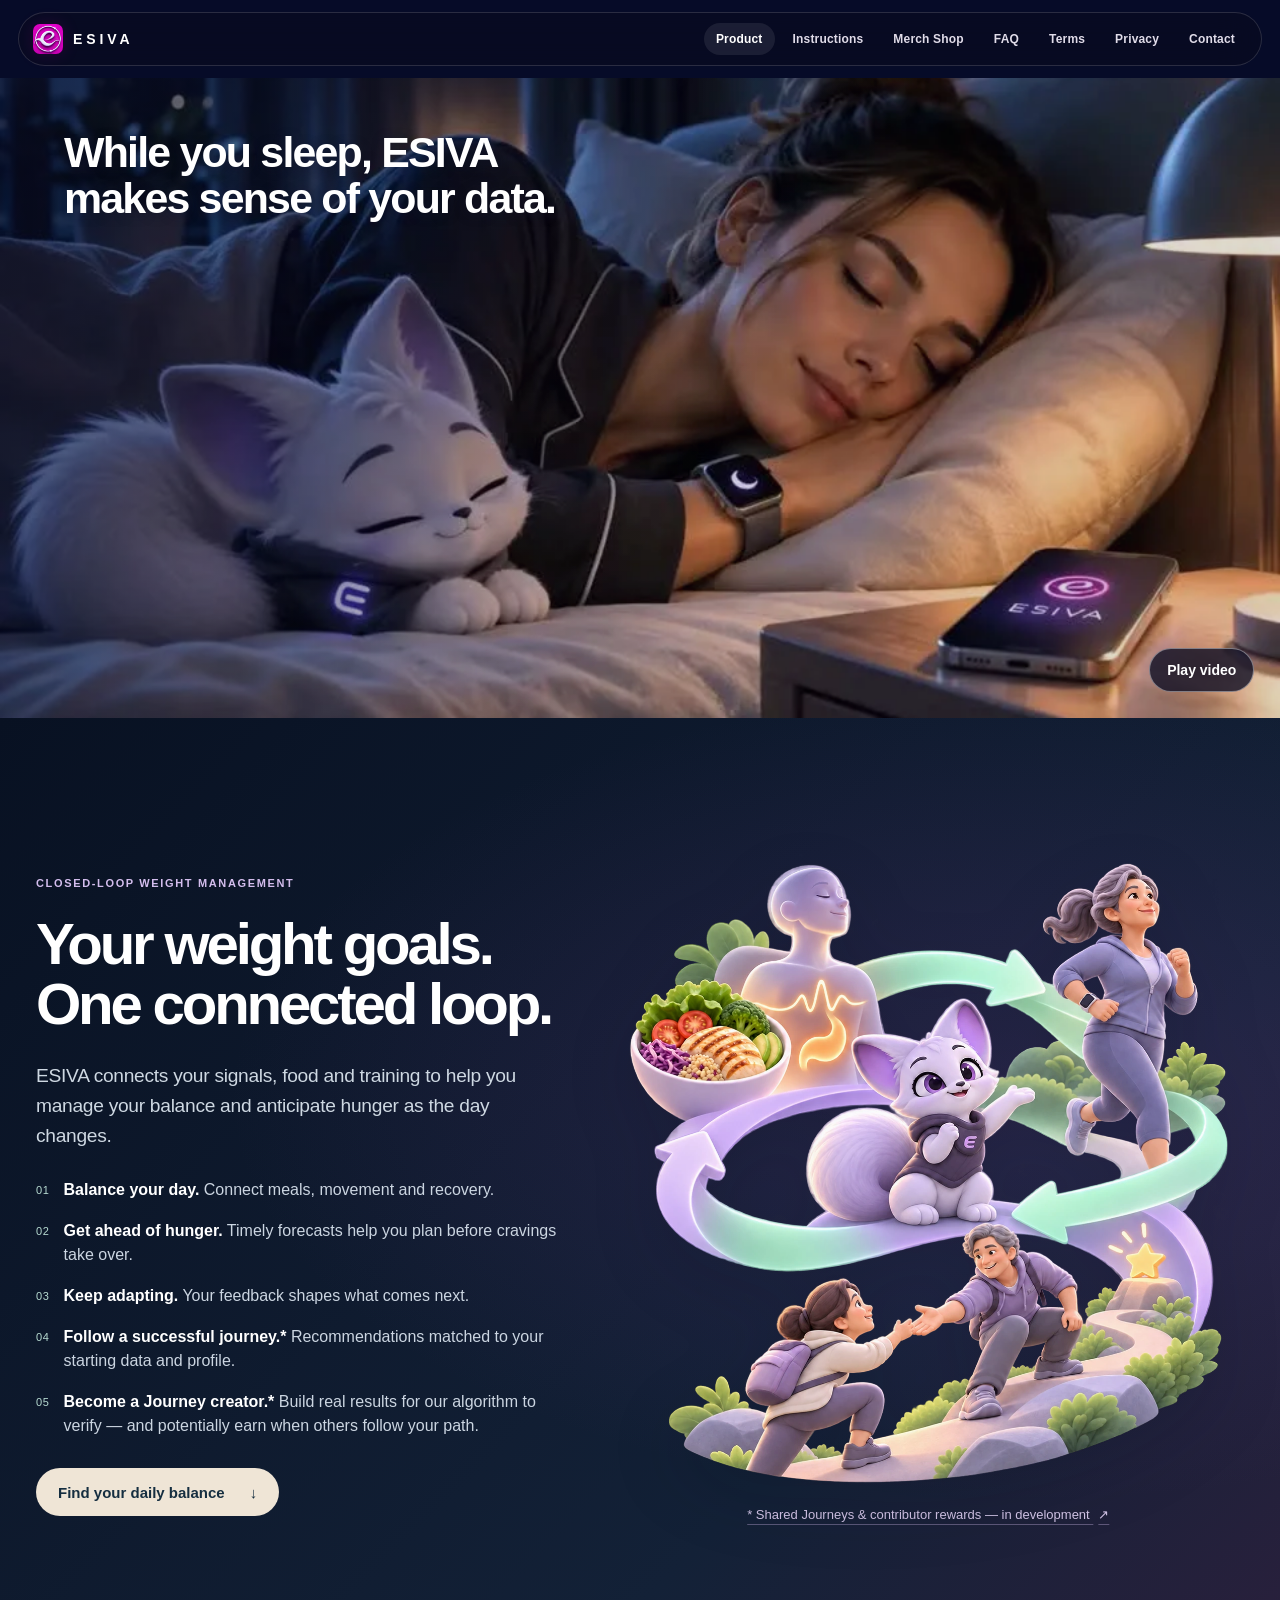
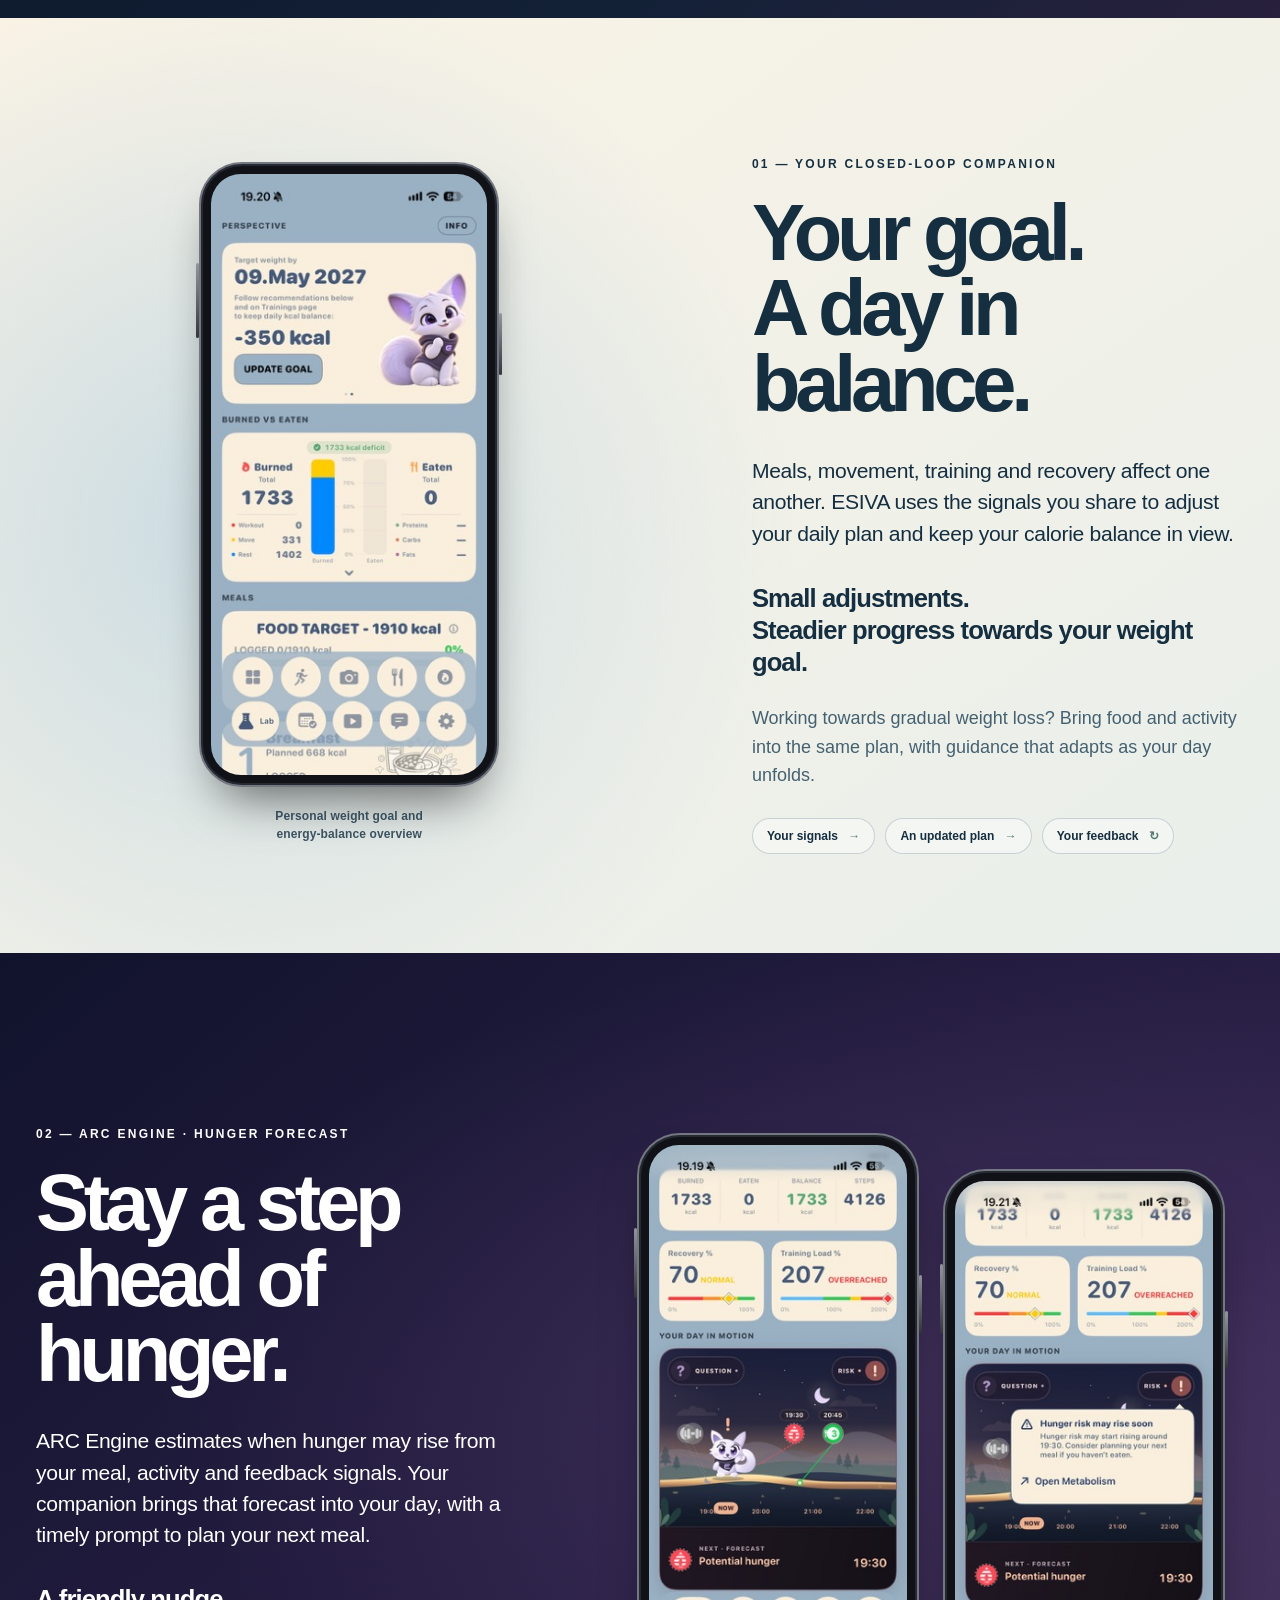
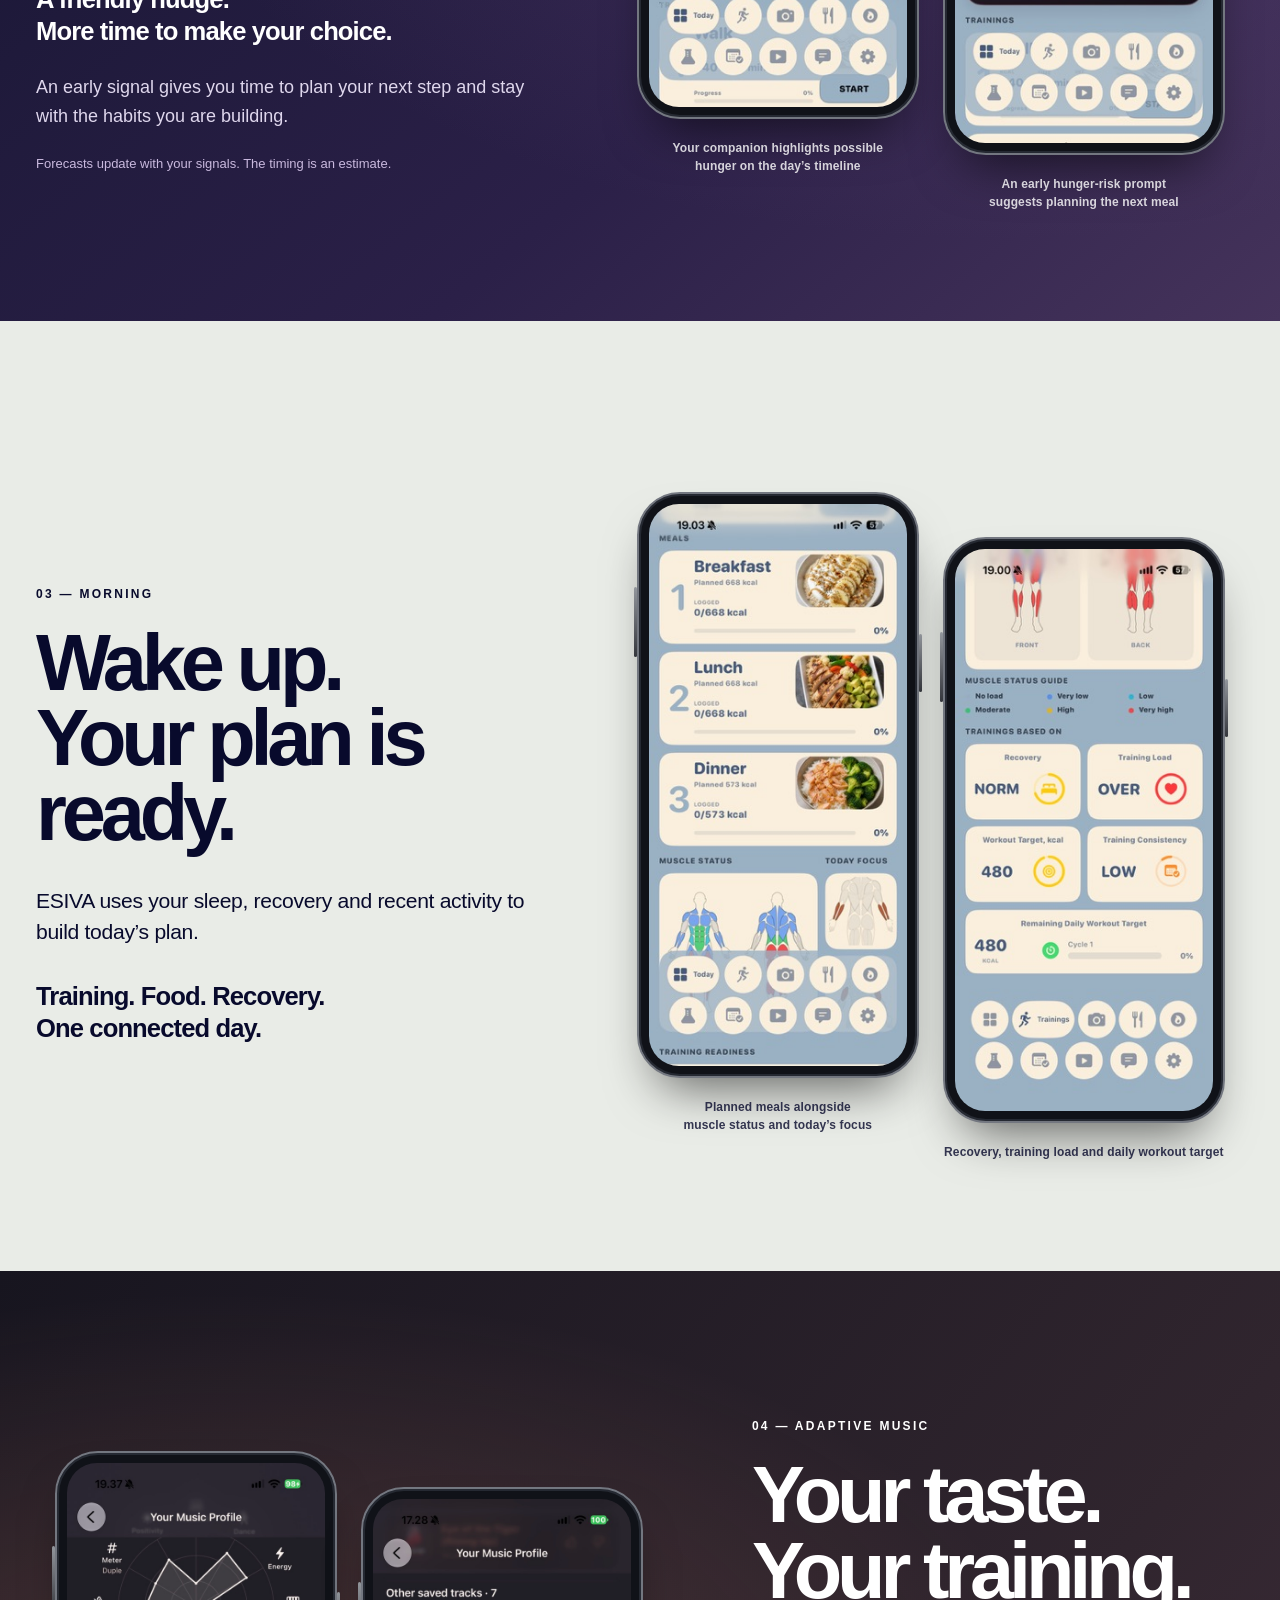
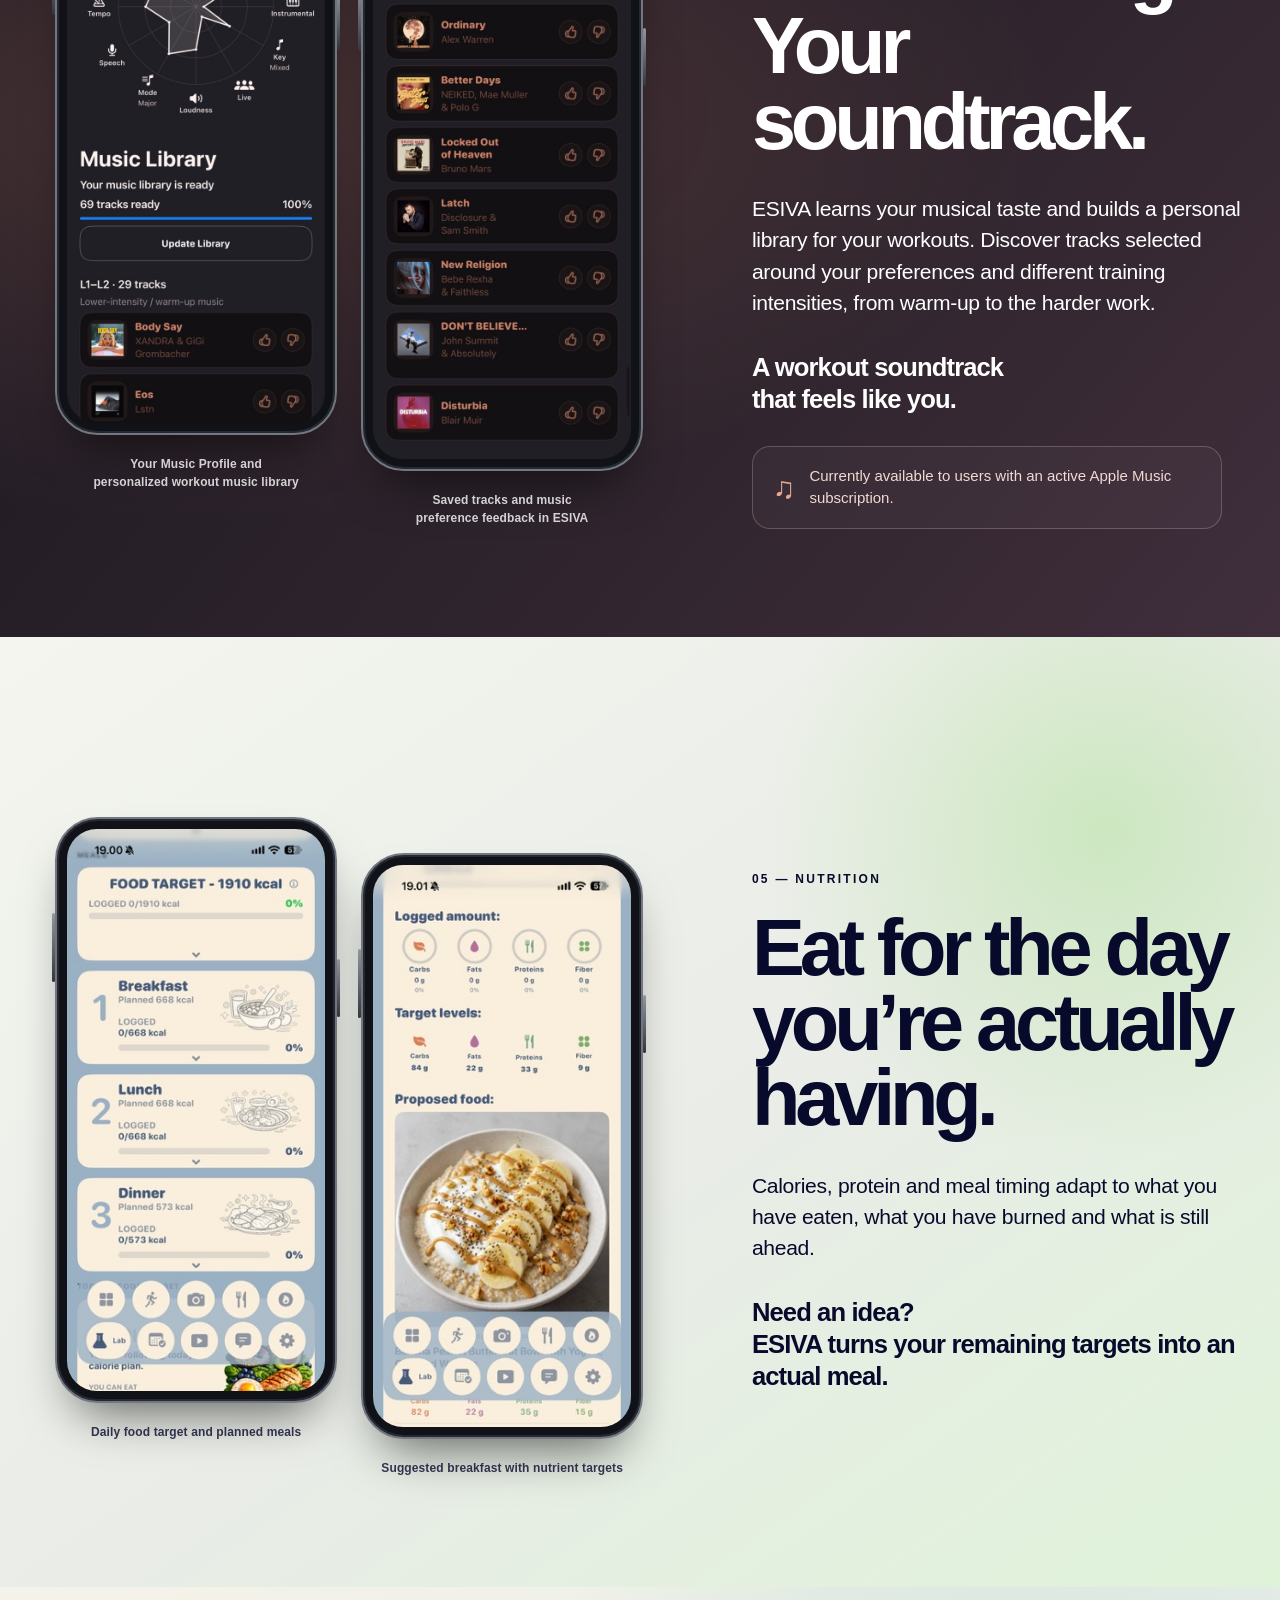
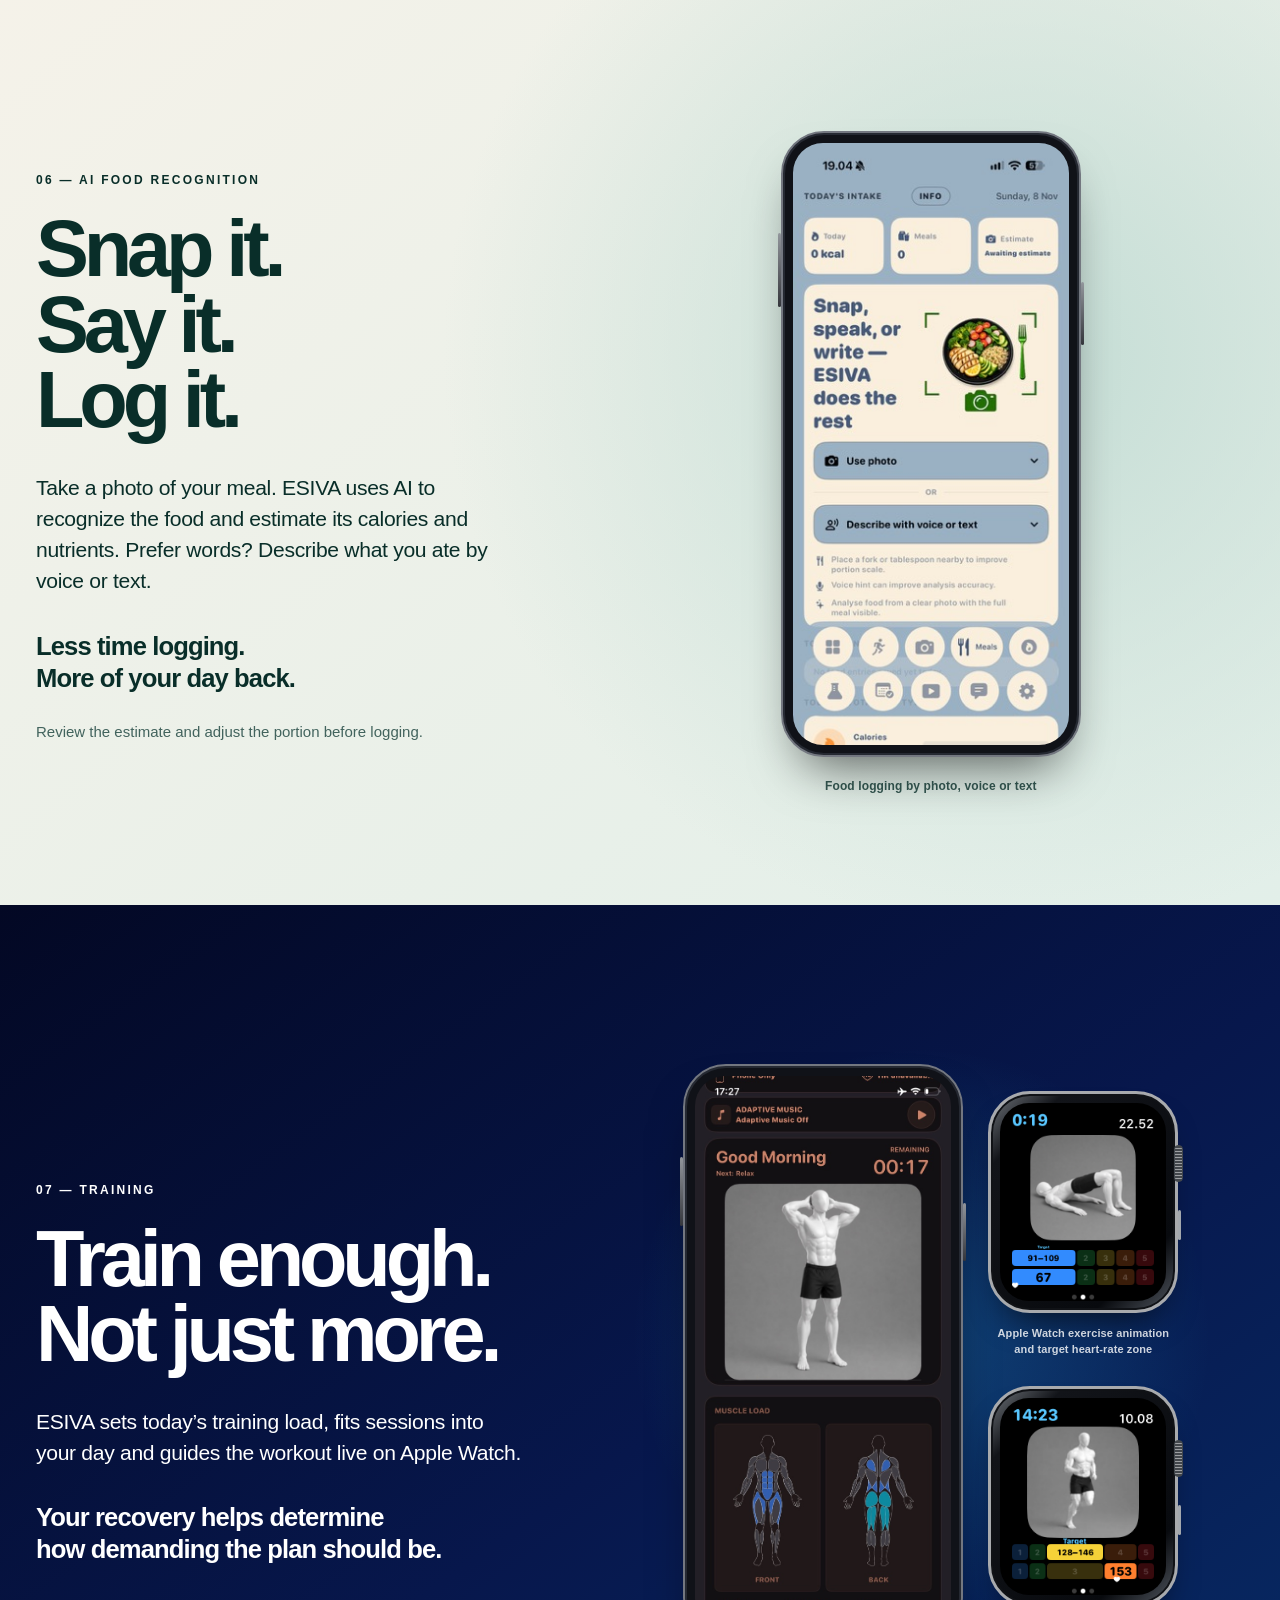
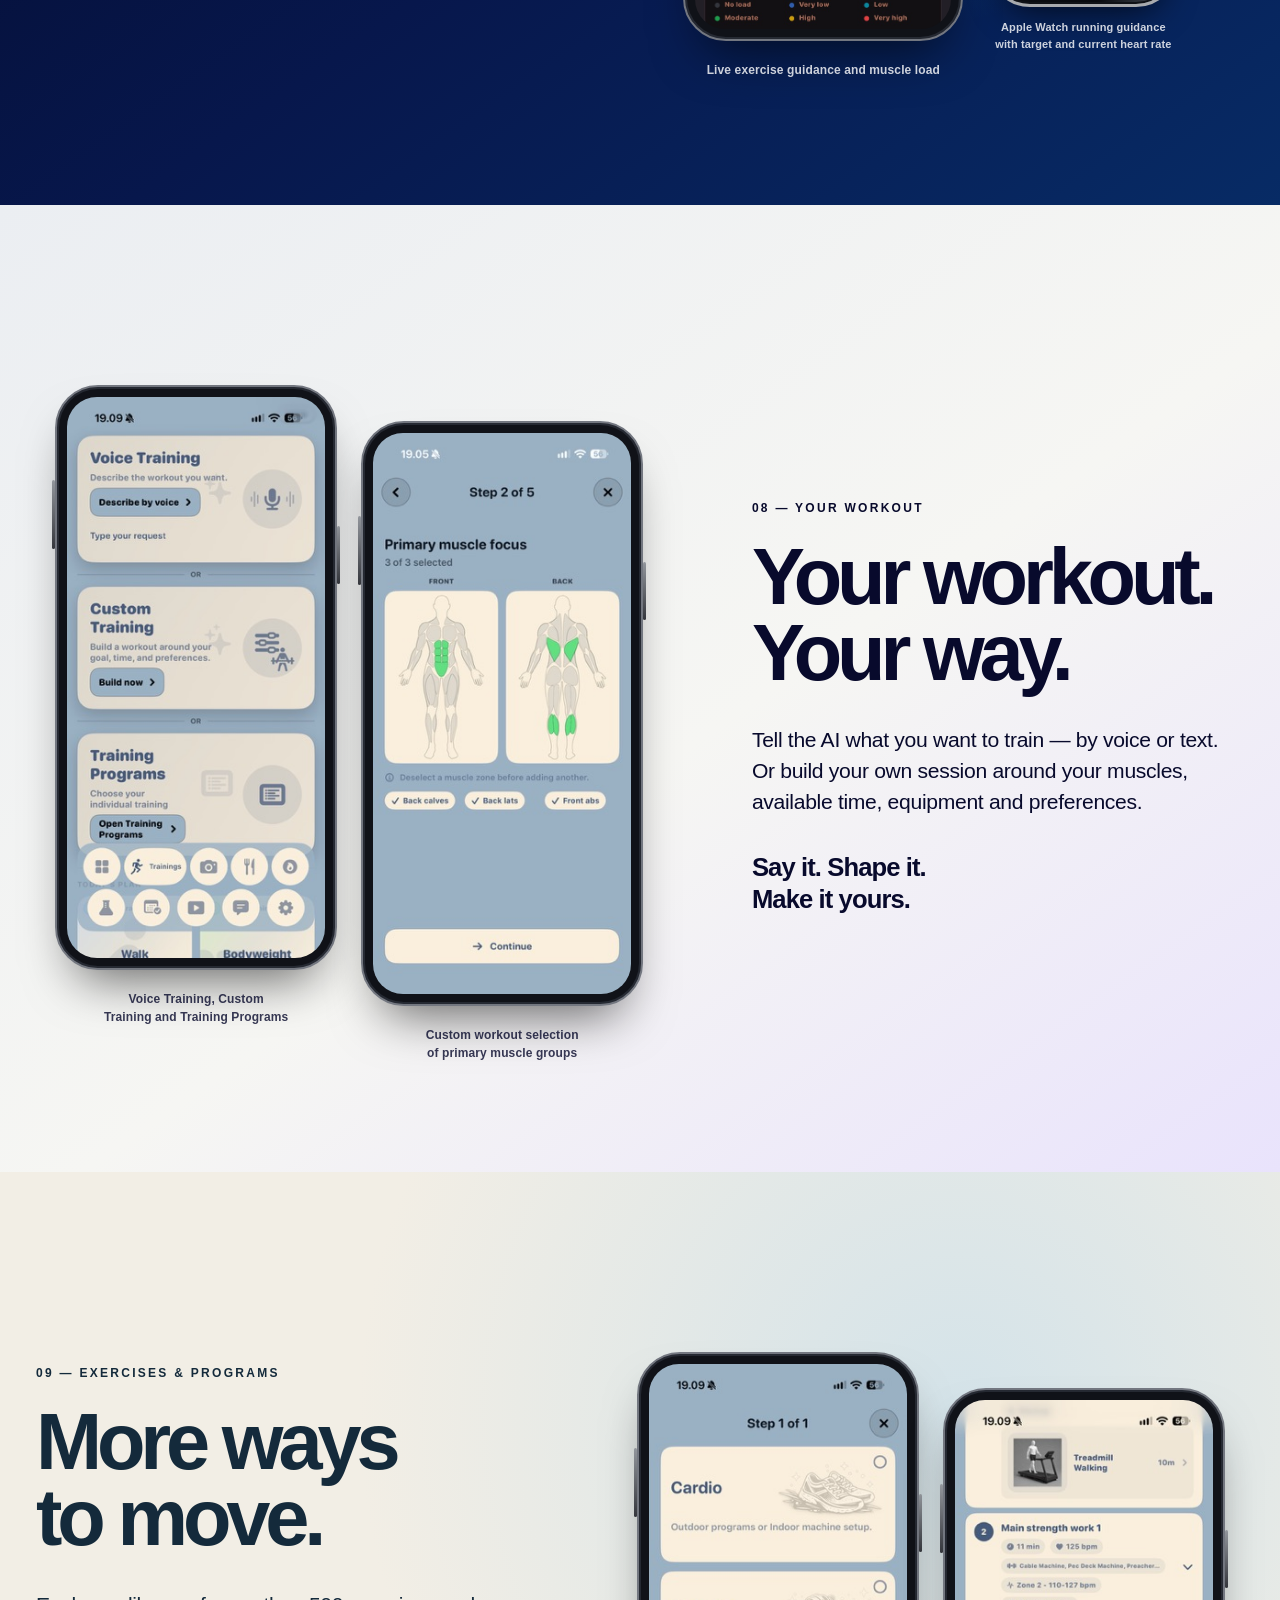
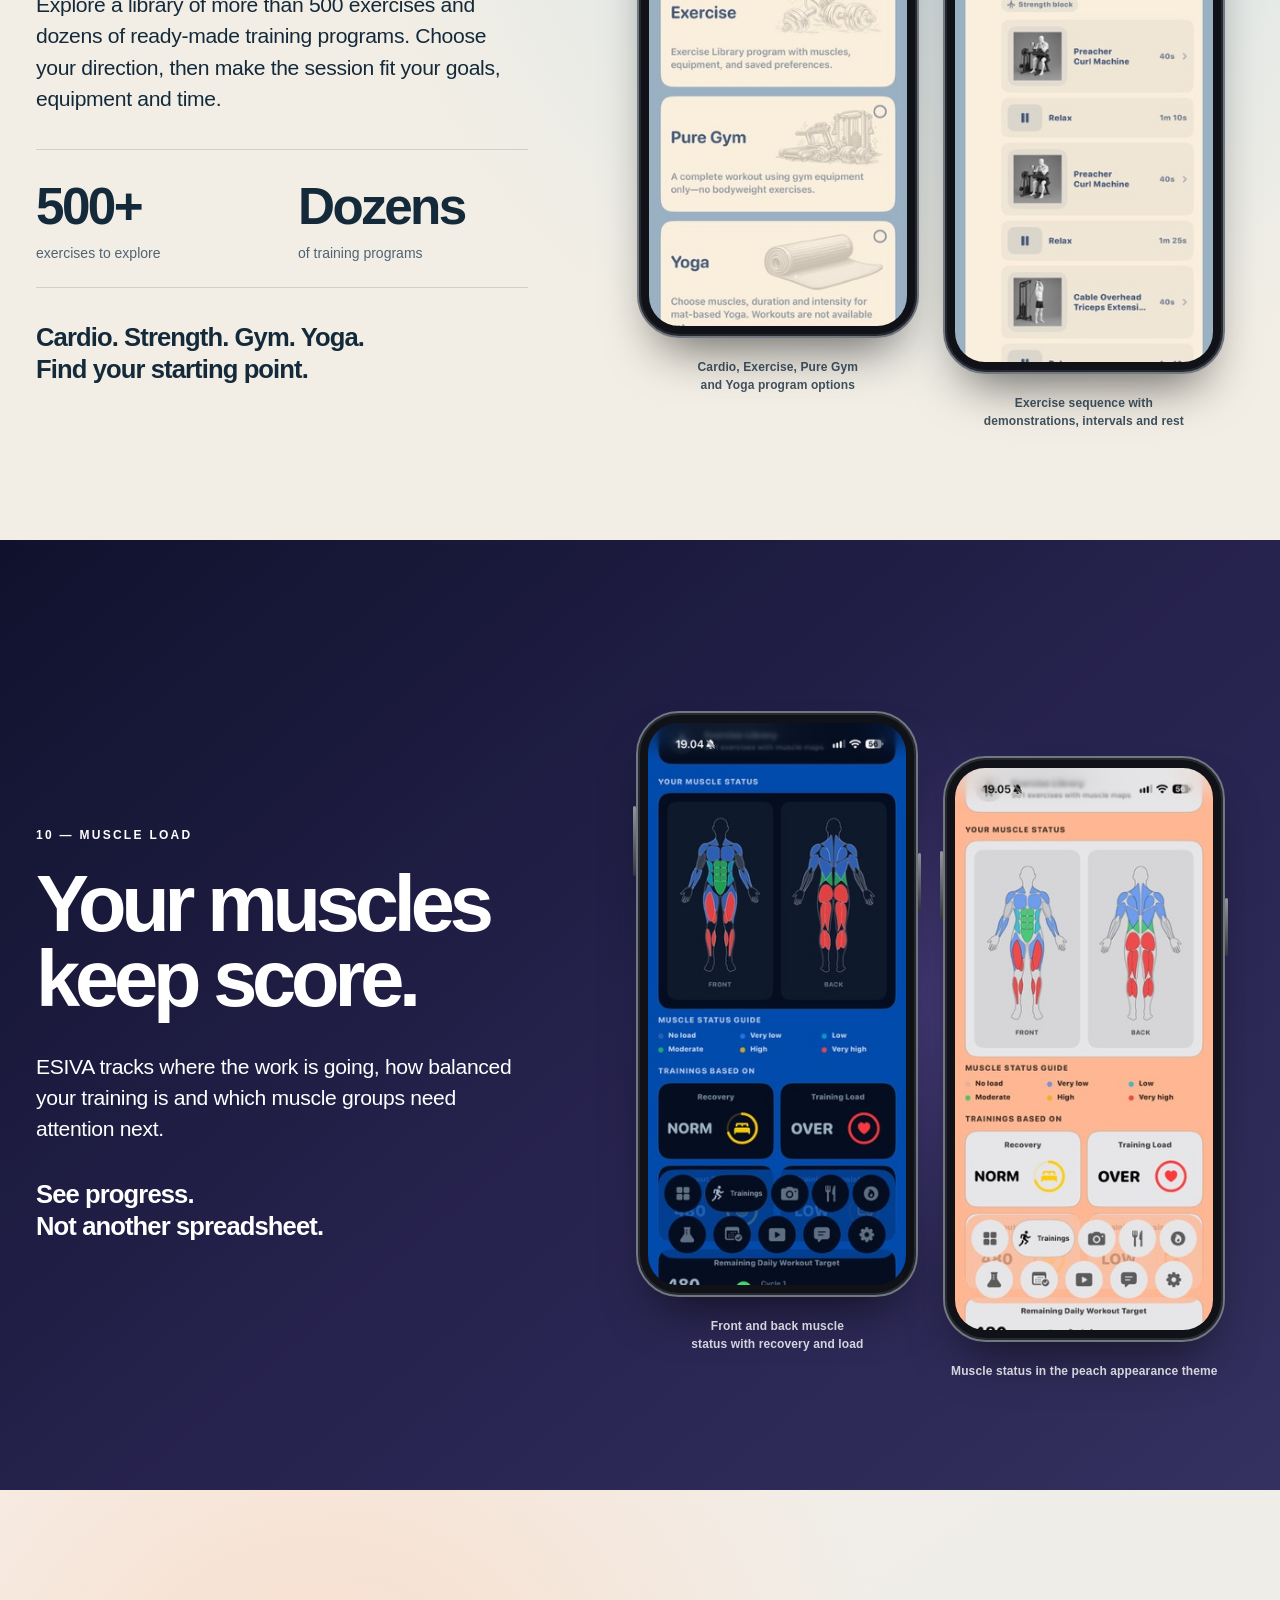
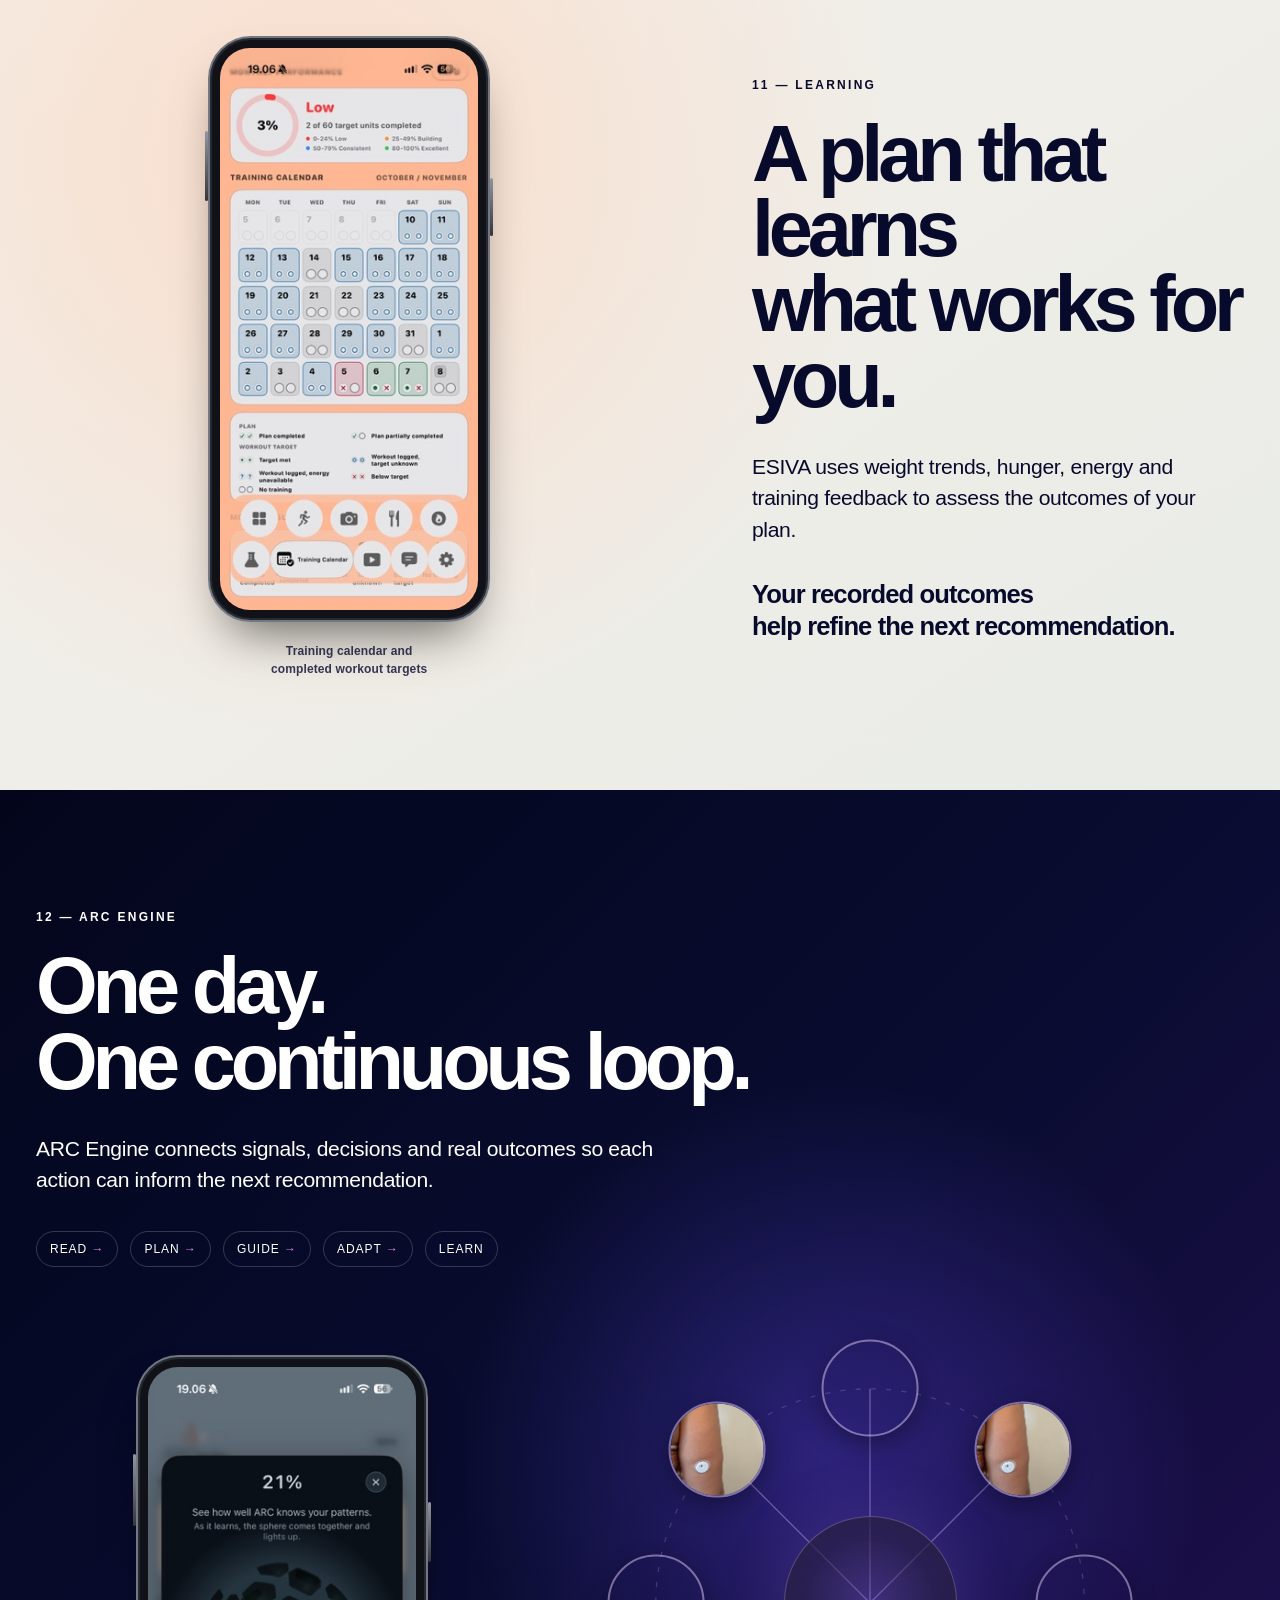
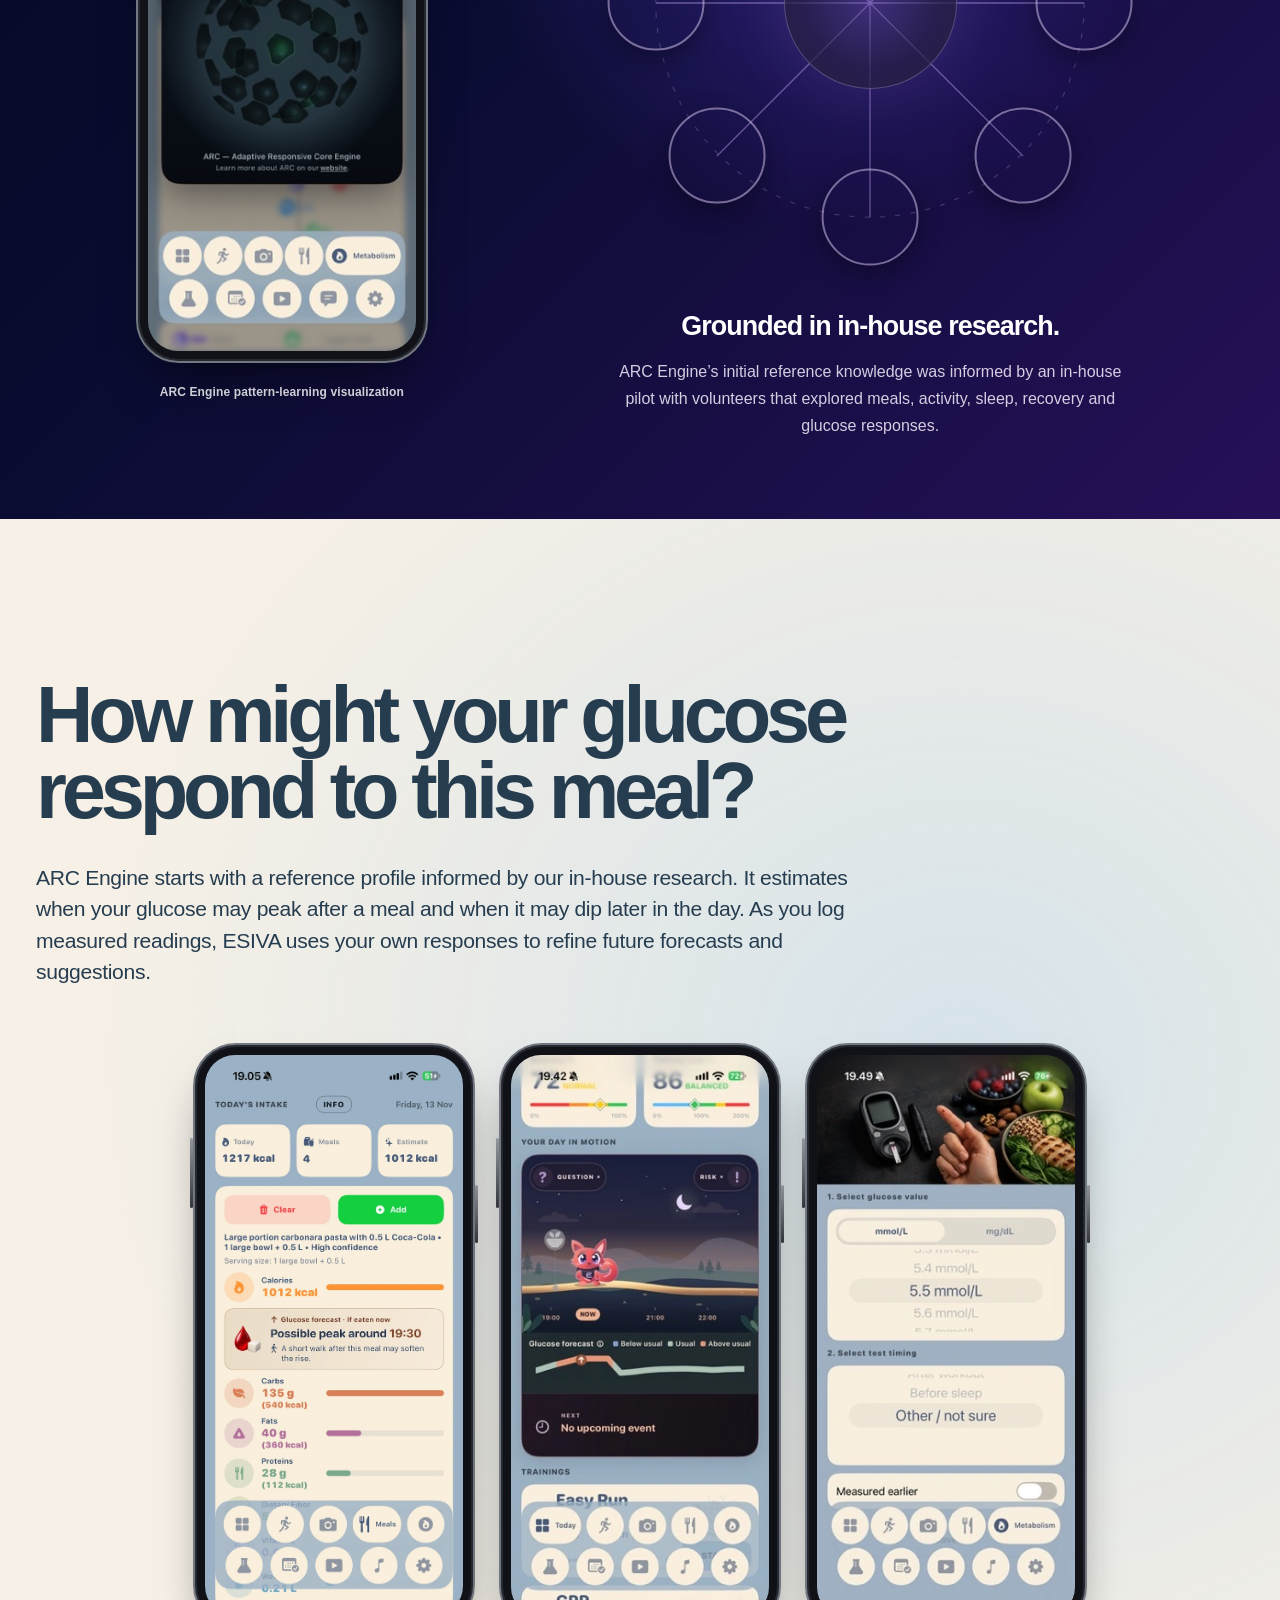
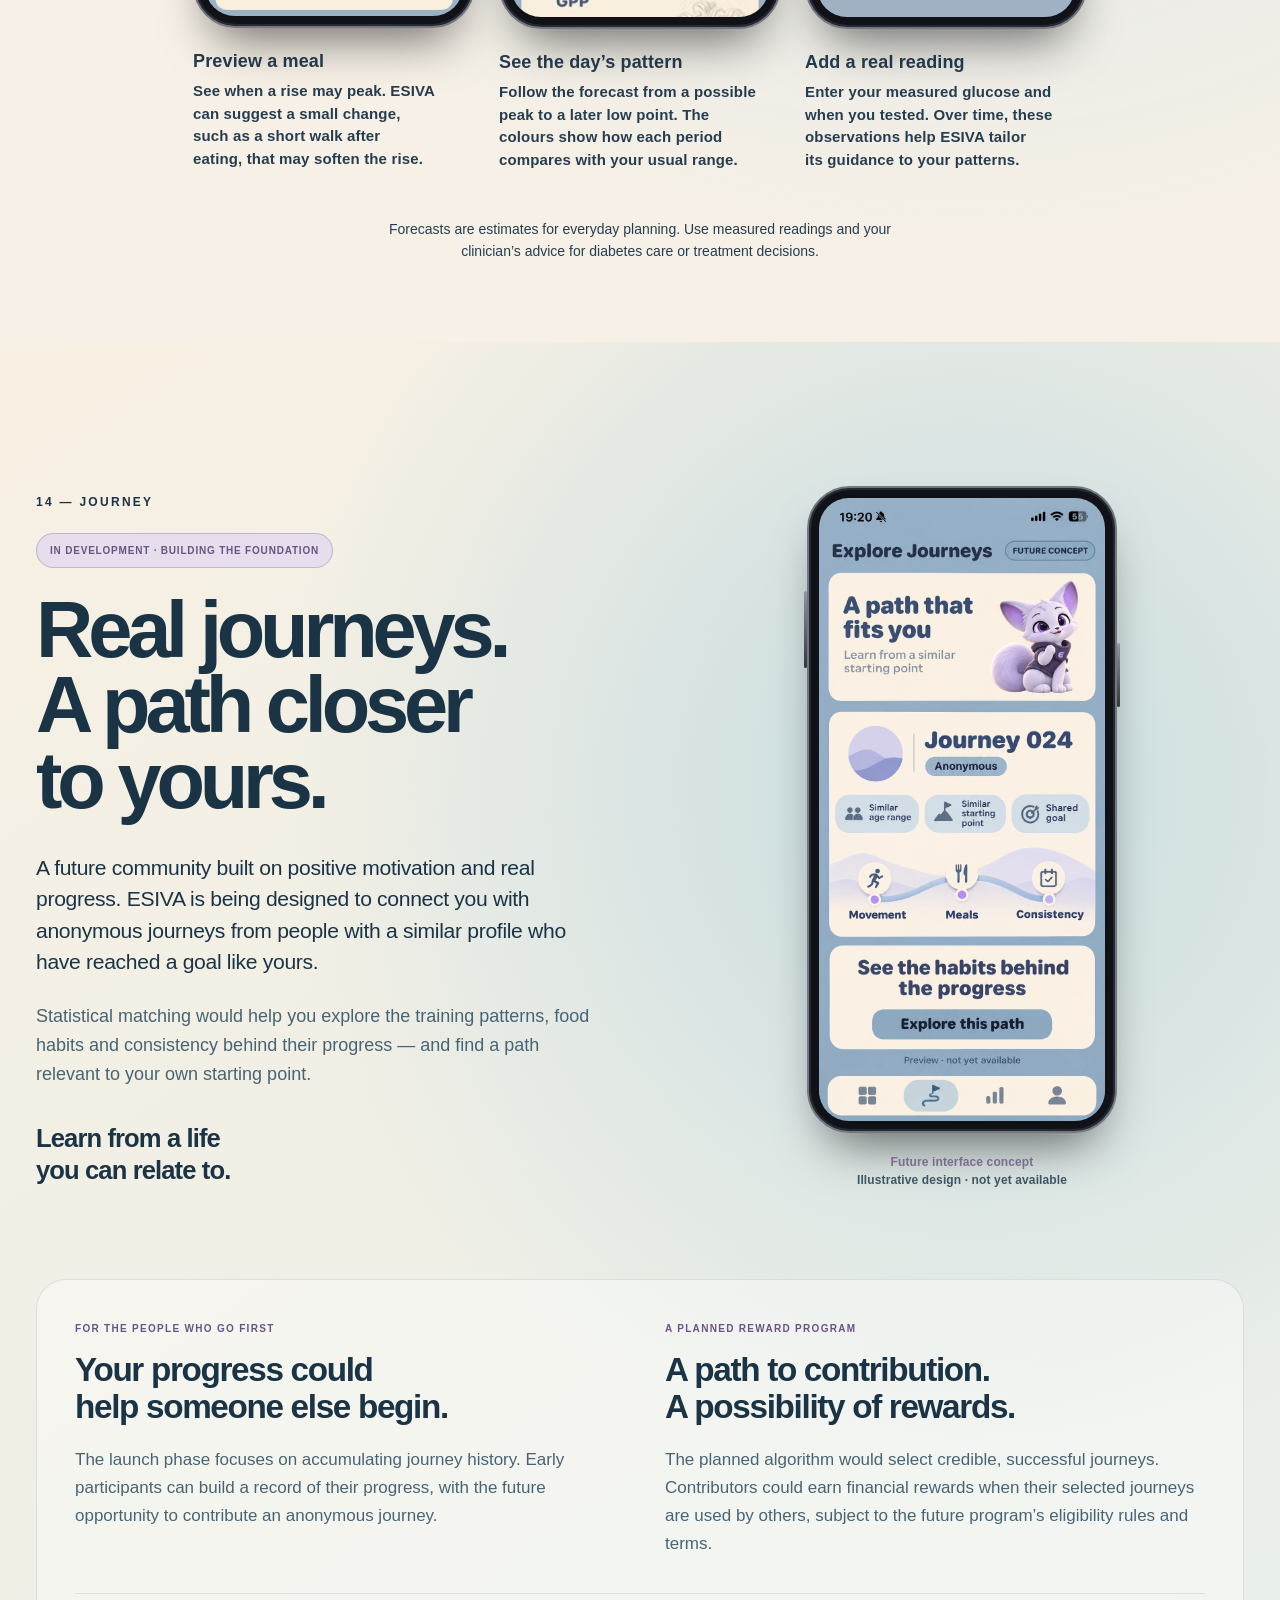
==== commit b721e0a0: "Add a dropdown menu to the ESIVA mobile header" ====
--- a/index.html
+++ b/index.html
@@ -13,9 +13,10 @@
 
   <link rel="icon" type="image/svg+xml" href="/assets/images/brand/esiva-favicon.svg?v=20261108">
   <link rel="apple-touch-icon" sizes="180x180" href="/assets/images/brand/apple-touch-icon.png">
-  <link rel="stylesheet" href="/assets/css/styles.css?v=20261108-nav">
-  <link rel="stylesheet" href="/assets/css/app-showcase.css?v=20261108-music-journey">
-  <link rel="stylesheet" href="/assets/css/site-chrome.css?v=20261108-company">
+  <link rel="stylesheet" href="/assets/css/styles.css?v=mobile-menu">
+  <link rel="stylesheet" href="/assets/css/app-showcase.css?v=mobile-menu">
+  <link rel="stylesheet" href="/assets/css/site-chrome.css?v=mobile-menu">
+  <script defer src="/assets/js/site-menu.js?v=1"></script>
   <link rel="stylesheet" href="/assets/css/product-overview.css?v=20261109-journey-20261108-visual-story">
   <link rel="stylesheet" href="/assets/css/arc-research.css?v=20261110">
   <link rel="stylesheet" href="/assets/css/day-film.css?v=2">
@@ -31,7 +32,13 @@
     <img src="/assets/images/brand/esiva-logo.jpg" alt="" width="30" height="30">
     <span>ESIVA</span>
   </a>
-  <nav class="site-nav" aria-label="Main navigation">
+  <button class="site-menu-toggle" type="button" aria-expanded="false" aria-controls="site-navigation">
+    <svg width="18" height="18" viewBox="0 0 24 24" fill="none" stroke="currentColor" stroke-width="1.6" stroke-linecap="round" aria-hidden="true">
+      <path d="M4 6h16M4 12h16M4 18h16"/>
+    </svg>
+    Menu
+  </button>
+  <nav class="site-nav" id="site-navigation" aria-label="Main navigation">
     <a href="/?v=20261108-nav" aria-current="page">Product</a>
     <a href="/instructions/">Instructions</a>
     <a href="/merch/?v=20261108-merch">Merch Shop</a>
--- a/assets/css/styles.css
+++ b/assets/css/styles.css
@@ -1169,21 +1169,6 @@
     padding: 8px 10px;
   }
 
-  .site-nav {
-    gap: 2px;
-  }
-
-  .site-nav a {
-    display: none;
-  }
-
-  .site-nav a:first-child,
-  .site-nav a:nth-child(2) {
-    display: inline-flex;
-    padding: 8px 9px;
-    font-size: 10px;
-  }
-
   .brand {
     font-size: 12px;
   }
--- a/assets/css/app-showcase.css
+++ b/assets/css/app-showcase.css
@@ -54,7 +54,6 @@
 .watch-pair{width:100%;max-width:100%;grid-template-columns:1fr 1fr;gap:18px;margin-top:15px}
 .watch-frame .device-body{padding:6px;border-radius:32px}.watch-frame img{border-radius:22px}.watch-frame figcaption{font-size:10px}
 .feature-stats{gap:16px}.feature-stats strong{font-size:36px}.feature-stats span{font-size:12px}
-.site-nav a{display:none!important}.site-nav a:first-child,.site-nav a:last-child{display:inline-flex!important}
 }
 @media(prefers-reduced-motion:reduce){.app-gallery{scroll-behavior:auto;scroll-snap-type:none}}
 .final-logo{border-radius:24%}
--- a/assets/css/site-chrome.css
+++ b/assets/css/site-chrome.css
@@ -3,6 +3,7 @@
 .brand img{border-radius:23%;box-shadow:0 0 18px #ee00be22}
 .site-nav a{color:#e0dce9}
 .site-nav a[aria-current=page]{color:#fff;background:#ffffff15}
+.site-menu-toggle { display: none; }
 .site-footer{display:flex;flex-direction:column;align-items:center;gap:24px;margin:80px auto 0;padding:30px 0 36px;border-top:1px solid #ffffff26;color:#c7c4d9}
 .site-footer nav{display:flex;justify-content:center;flex-wrap:wrap;gap:12px 25px}
 .site-footer nav a{font-size:13px;text-decoration:none;min-height:40px;display:inline-flex;align-items:center}
@@ -23,11 +24,6 @@
 .contact-card{border-color:#b89cbd35;background:#fff9}
 .contact-card:hover{box-shadow:0 22px 50px #843a7a14}
 @media(max-width:620px){
- .site-header{flex-direction:column;gap:5px;border-radius:24px;padding:10px 8px 7px}
- .site-header .site-nav{display:flex;width:100%;justify-content:space-evenly;gap:0}
- .site-header .site-nav a{display:inline-flex!important;min-height:36px;padding:8px 7px;font-size:11px}
- .site-header .brand{gap:8px;font-size:12px}
- .site-header .brand img{width:28px;height:28px}
  .info-main{padding-top:140px}
  .hero .section-inner{padding-top:145px}
  section[id]{scroll-margin-top:120px}
@@ -40,17 +36,61 @@
 
 .business-id{white-space:nowrap}
 
-/* Six-item navigation, including the merch studio. */
-@media(min-width:621px) and (max-width:760px){.site-header .site-nav{gap:0}.site-header .site-nav a{padding:9px 8px;font-size:11px}}
-@media(max-width:620px){.site-header .site-nav a{font-size:10px;min-height:44px;padding:8px 5px;white-space:nowrap}.site-header .site-nav{flex-wrap:wrap;justify-content:center;column-gap:1px}}
-@media(max-width:360px){.site-header .site-nav a{font-size:10px;padding:8px 4px}}
+@media (min-width: 701px) and (max-width: 760px) {
+  .site-header .site-nav { gap: 0; }
+  .site-header .site-nav a { padding: 9px 8px; font-size: 11px; }
+}
 
-/* Keep a compact centered highlight inside a generous mobile touch target. */
-@media(max-width:620px){
- .site-header .site-nav a{position:relative;isolation:isolate;align-items:center;justify-content:center;height:44px;min-height:44px;line-height:1.2;border-radius:8px;background:transparent}
- .site-header .site-nav a::before{content:"";position:absolute;inset:6px 0;z-index:-1;border-radius:8px;background:transparent;transition:background .18s ease}
- .site-header .site-nav a[aria-current=page]::before{background:#ffffff15}
- .site-header .site-nav a:hover::before{background:#ffffff17}
+@media (max-width: 700px) {
+  .site-header {
+    gap: 8px;
+    flex-wrap: wrap;
+    padding: 6px 10px 6px 14px;
+    border-radius: 20px;
+  }
+  .site-header .brand { min-height: 44px; gap: 10px; font-size: 14px; }
+  .site-header .brand img { width: 30px; height: 30px; }
+  .site-nav { width: 100%; flex-wrap: wrap; }
+  .site-header.menu-ready .site-menu-toggle {
+    display: inline-flex;
+    align-items: center;
+    justify-content: center;
+    gap: 8px;
+    min-height: 44px;
+    padding: 0 12px;
+    border: 1px solid #ffffff33;
+    border-radius: 12px;
+    background: #ffffff0d;
+    color: #fff;
+    font-family: inherit;
+    font-size: 13px;
+    font-weight: 600;
+    cursor: pointer;
+  }
+  .site-menu-toggle:focus-visible { outline: 2px solid #fff; outline-offset: 2px; }
+  .site-header.menu-ready .site-nav {
+    display: none;
+    position: absolute;
+    inset-inline: 0;
+    top: calc(100% + 6px);
+    max-height: min(430px, calc(100dvh - 86px));
+    overflow-y: auto;
+    overscroll-behavior-y: contain;
+    padding: 8px;
+    border: 1px solid #ffffff24;
+    border-radius: 18px;
+    background: #10112d;
+    box-shadow: 0 12px 28px #06071c66;
+  }
+  .site-header.menu-ready .site-menu-toggle[aria-expanded="true"] + .site-nav { display: grid; gap: 2px; }
+  .site-header .site-nav a {
+    display: flex;
+    align-items: center;
+    min-height: 44px;
+    padding: 8px 12px;
+    border-radius: 10px;
+    font-size: 14px;
+  }
 }
 
 .site-footer .company-details strong a{color:inherit;text-decoration:none}
